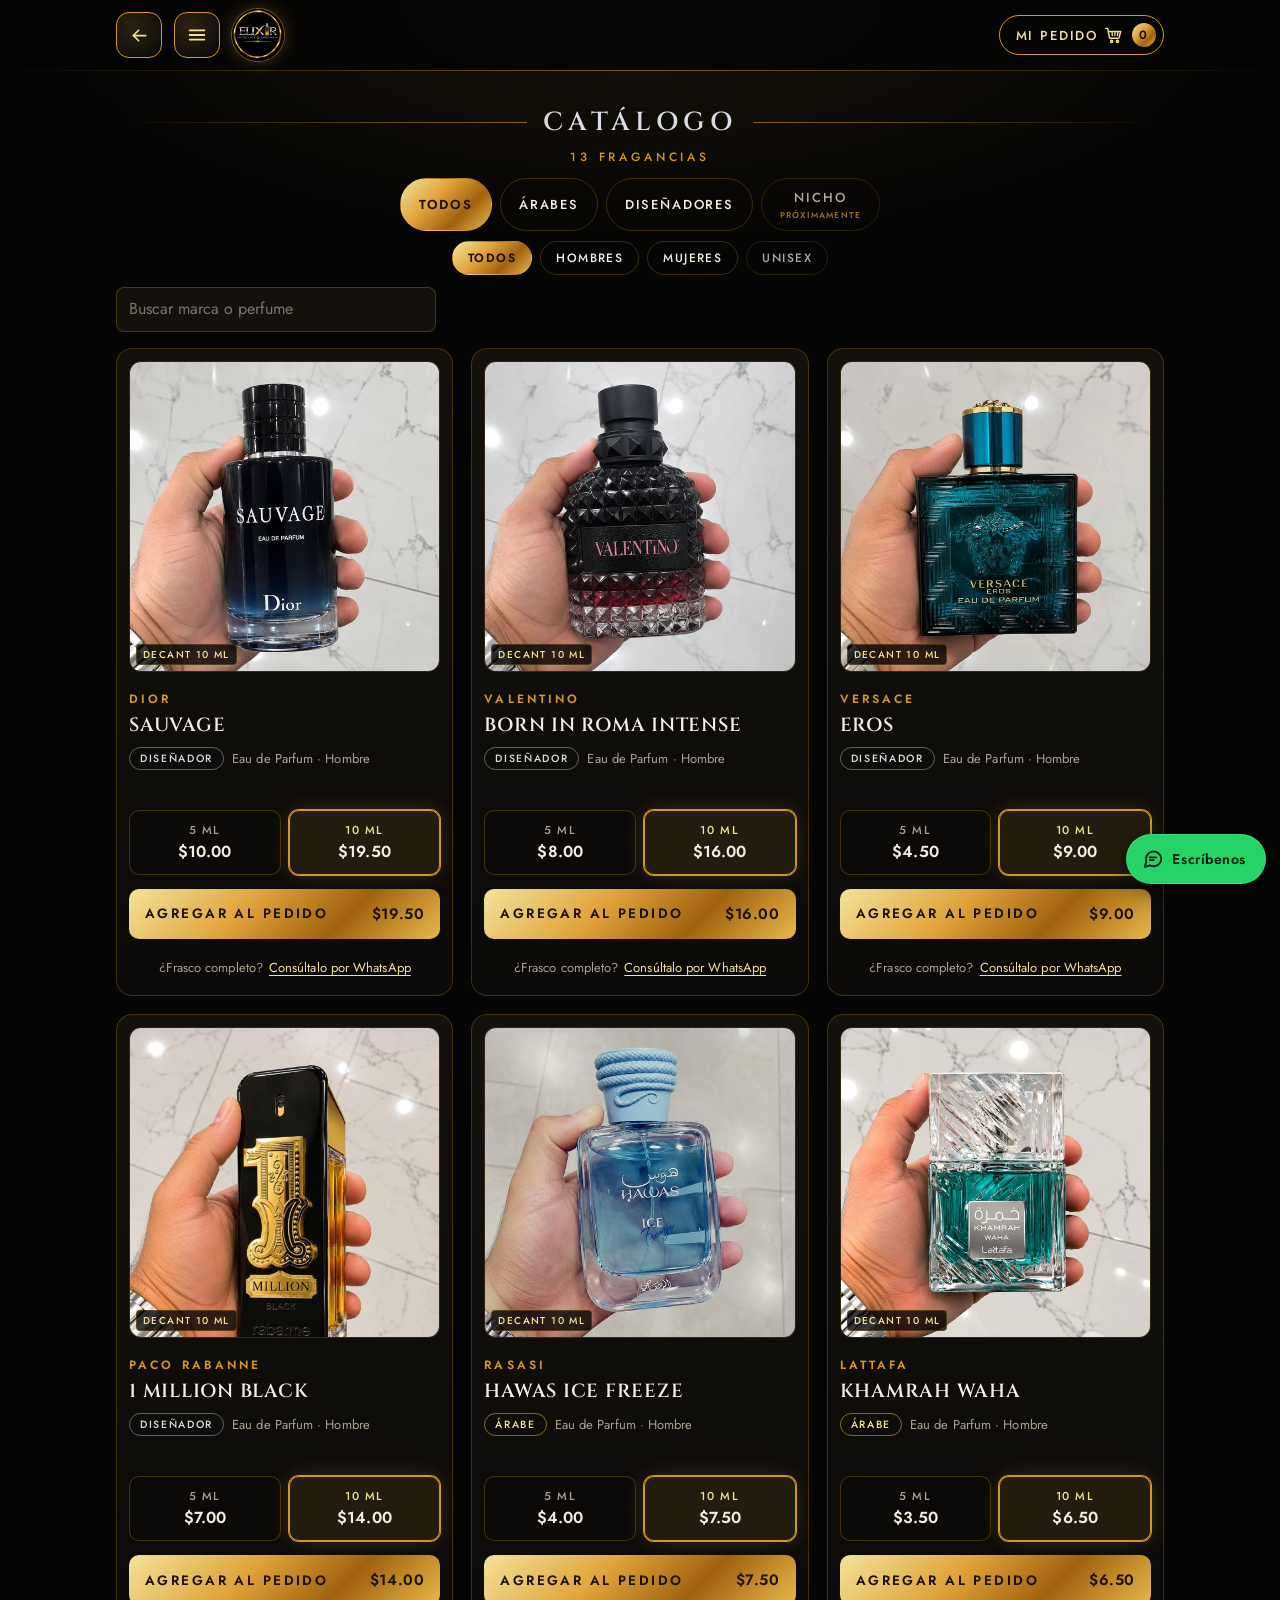
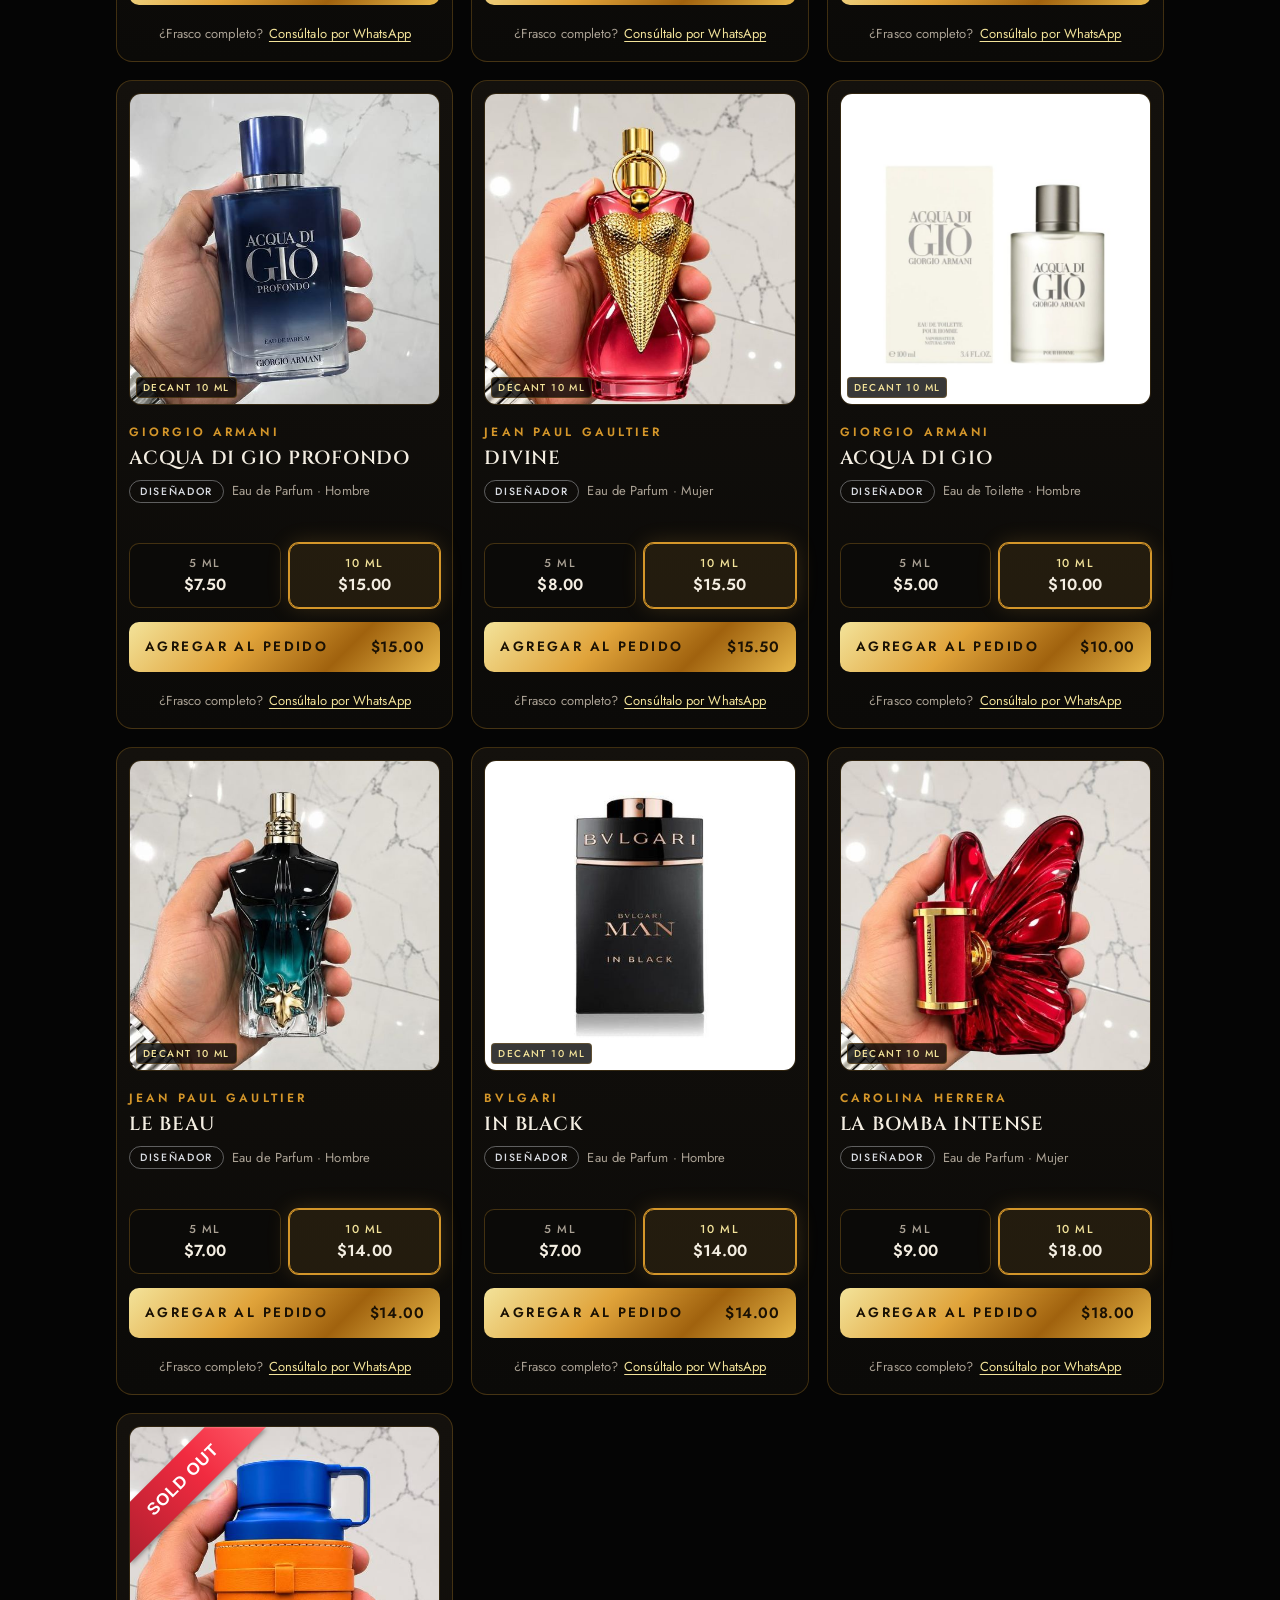
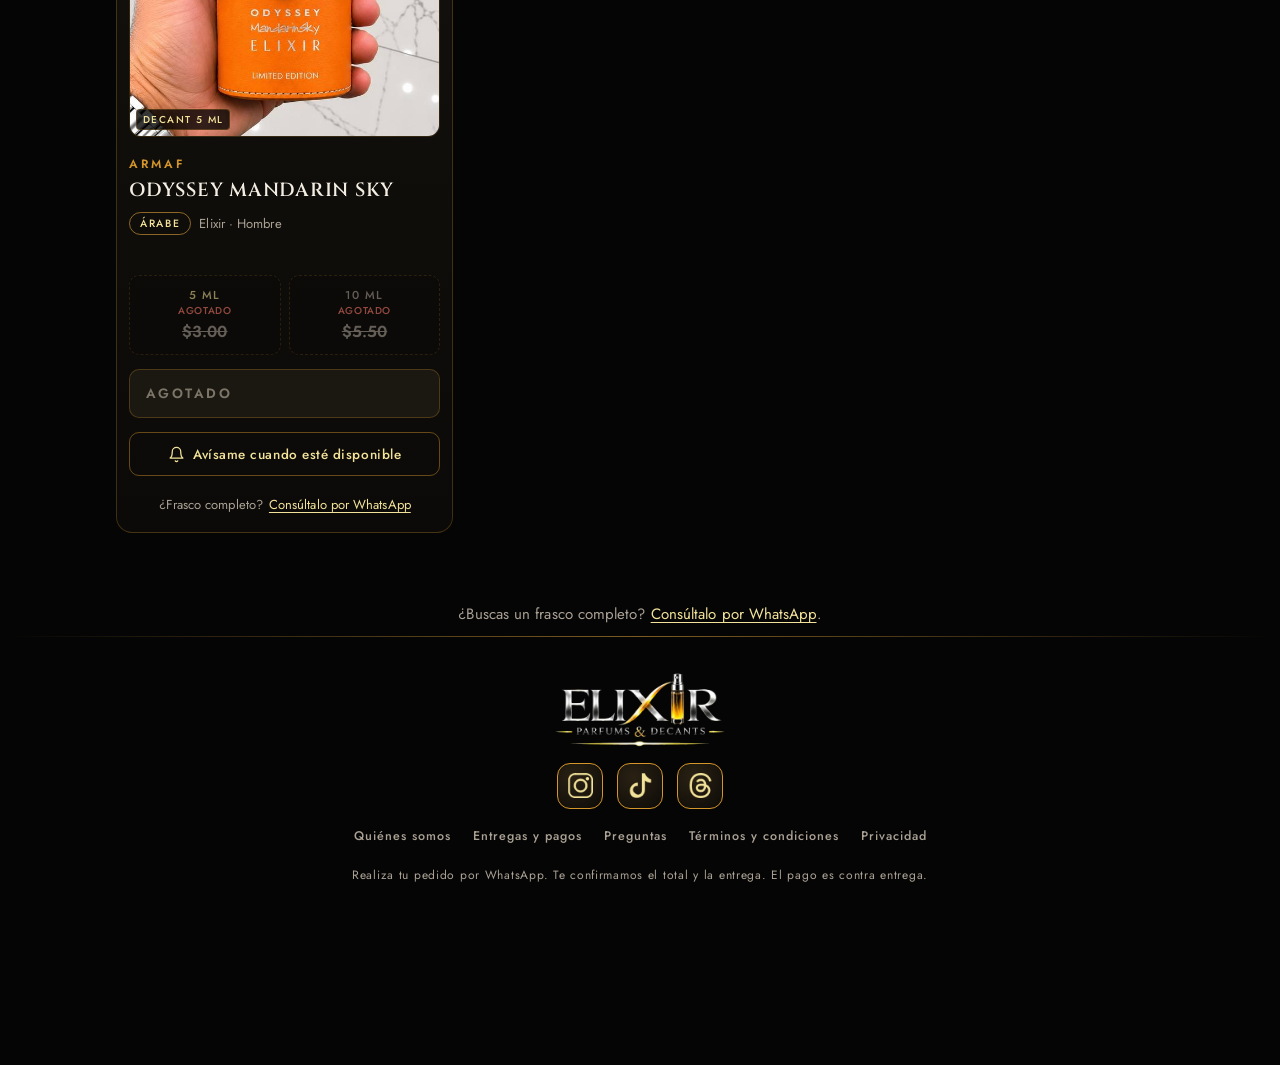
==== catalogo.html @ 6719abd4 "Correo obligatorio en el formulario de pedido Co-Authored-By: Claude Sonnet 5.5 <noreply@anthropic.c" ====
<!DOCTYPE html>
<html lang="es">
<head>
<meta charset="utf-8">
<meta name="viewport" content="width=device-width, initial-scale=1">
<title>Catálogo de perfumes y decants · ELIXIR Decants &amp; Parfums</title>
<meta name="description" content="Catálogo de decants de 5 y 10 ml de perfumes originales árabes, de diseñador y de nicho, para hombres, mujeres y unisex. Pide por WhatsApp.">
<link rel="canonical" href="https://elixirpty.github.io/catalogo.html">
<meta name="robots" content="index,follow,max-image-preview:large">
<meta name="theme-color" content="#050505">
<meta property="og:type" content="website">
<meta property="og:locale" content="es_PA">
<meta property="og:site_name" content="ELIXIR Decants &amp; Parfums">
<meta property="og:title" content="Catálogo de perfumes y decants · ELIXIR Decants &amp; Parfums">
<meta property="og:description" content="Catálogo de decants de 5 y 10 ml de perfumes originales árabes, de diseñador y de nicho, para hombres, mujeres y unisex. Pide por WhatsApp.">
<meta property="og:url" content="https://elixirpty.github.io/catalogo.html">
<meta property="og:image" content="https://elixirpty.github.io/img/og.jpg">
<meta name="twitter:card" content="summary">
<link rel="icon" type="image/png" href="img/favicon.png">
<link rel="apple-touch-icon" href="img/apple-touch-icon.png">
<link rel="preconnect" href="https://fonts.googleapis.com">
<link rel="preconnect" href="https://fonts.gstatic.com" crossorigin>
<link href="https://fonts.googleapis.com/css2?family=Cinzel:wght@500;600;700&family=Jost:wght@400;500;600&display=swap" rel="stylesheet">
<link rel="stylesheet" href="assets/app.css?v=13">
</head>
<body data-page="catalogo">
<noscript><p style="padding:24px">Activa JavaScript para ver el catálogo y armar tu pedido. Páginas: <a href="index.html">Inicio</a> · <a href="catalogo.html">Catálogo</a> · <a href="promo.html">Promo</a> · <a href="quienes-somos.html">Quiénes somos</a> · <a href="entregas.html">Entregas y pagos</a> · <a href="preguntas-frecuentes.html">Preguntas</a></p></noscript>
<div id="page">
  <main id="main">
<section class="wrap" id="catalogo" aria-labelledby="cat-title">
      <div class="tools">
        <h1 id="cat-title"><span class="ttl">Catálogo</span><span class="cnt"><span id="cat-count"></span></span></h1>
        <div class="chips" id="chips" role="group" aria-label="Filtrar por categoría"></div>
        <div class="chips chips-gen" id="chips-gen" role="group" aria-label="Filtrar por género"></div>
        <div class="search">
          <label class="sr" for="q">Buscar fragancia</label>
          <input id="q" type="search" placeholder="Buscar marca o perfume" autocomplete="off">
        </div>
      </div>
      <div class="promo-ctx" id="promo-ctx" hidden></div>
      <div class="grid" id="grid"></div>
    </section>
    <p class="consult-note">¿Buscas un frasco completo? <a href="#" data-wa="Hola, quisiera consultar el precio y la disponibilidad de un frasco completo." target="_blank" rel="noopener noreferrer">Consúltalo por WhatsApp</a>.</p>
  </main>
</div>
<script src="data/catalogo.js?v=20261119013904"></script>
<script src="assets/app.js?v=26"></script>
</body>
</html>
---- assets/app.css ----
:root{
  /* Identidad ELIXIR: negro profundo, dorado ámbar del logo y plata cromada. Cinzel para títulos (como las letras del logo), Jost para el resto. */
  --bg:#050505; --surface:#100e0b; --ink:#F4EEE2; --muted:#ABA295; --line:rgba(212,150,42,.26);
  --accent:#E0A33A; --accent-ink:#1A1104;
  --gold-hi:#F3E39A; --gold:#D4962A; --gold-lo:#9A5F0C; --silver:#D9DCE2;
  --gold-grad:linear-gradient(135deg,#F3E39A 0%,#E0A33A 38%,#A0620E 68%,#E8B84A 100%);
  --wa:#25D366; --wa-ink:#04180B; --warn:#FF8F7E;
  --glass:#1B1812; --glass-line:rgba(212,150,42,.45); --cap:#E0A33A; --liq-d:#8A6A2C; --liq-a:#E0A33A;
  --paper:#F4EEE2; --paper-ink:#111; --scrim:rgba(0,0,0,.72);
  --display:"Cinzel","Trajan Pro","Times New Roman",serif;
  --body:"Jost","Futura","Avenir Next",system-ui,-apple-system,"Segoe UI",sans-serif;
  --mono:"Jost","Futura",system-ui,-apple-system,"Segoe UI",sans-serif;
  color-scheme:dark;
}

*{box-sizing:border-box}
[hidden]{display:none!important}
html{-webkit-text-size-adjust:100%}
body{margin:0;background:var(--bg);color:var(--ink);font-family:var(--body);font-size:16px;line-height:1.5;padding-bottom:84px}
button,input,select,textarea{font-family:inherit}
:focus-visible{outline:2px solid var(--accent);outline-offset:2px}
.sr{position:absolute;width:1px;height:1px;overflow:hidden;clip:rect(0 0 0 0);white-space:nowrap}
.wrap{max-width:1080px;margin:0 auto;padding:0 16px}

.preview{background:var(--ink);color:var(--bg);font:12px/1.4 var(--mono);padding:8px 16px;text-align:center}

/* Encabezado */
.top{position:sticky;top:0;z-index:20;background:color-mix(in srgb,var(--bg) 92%,transparent);backdrop-filter:blur(8px);-webkit-backdrop-filter:blur(8px);border-bottom:1px solid var(--line)}
.top .wrap{display:flex;align-items:center;justify-content:space-between;gap:12px;height:62px}
.brand{display:flex;flex-direction:column;line-height:1}
.brand b{font-family:var(--display);font-weight:600;font-size:22px;letter-spacing:.24em}
.brand span{font:500 10px var(--mono);letter-spacing:.16em;text-transform:uppercase;color:var(--muted);margin-top:5px}
.cartbtn{display:inline-flex;align-items:center;gap:9px;border:1px solid var(--ink);background:transparent;color:var(--ink);padding:8px 8px 8px 15px;border-radius:999px;font:600 14px var(--body);cursor:pointer}
.cartbtn .n{background:var(--accent);color:var(--accent-ink);min-width:24px;height:24px;padding:0 6px;border-radius:12px;display:inline-grid;place-items:center;font:500 12px var(--mono)}

/* Portada */
.hero{padding-top:38px;padding-bottom:18px}
.hero h1{font-family:var(--display);font-weight:500;font-size:clamp(34px,7.4vw,60px);line-height:1.04;letter-spacing:-.01em;margin:0 0 14px;max-width:15ch;text-wrap:balance}
.hero h1 em{font-style:italic;color:var(--accent)}
.hero p.lead{max-width:50ch;color:var(--muted);margin:0 0 24px}
.steps{display:grid;grid-template-columns:repeat(3,1fr);list-style:none;margin:0;padding:0;border:1px solid var(--line);border-radius:10px;background:var(--surface)}
.steps li{padding:13px 15px;border-right:1px solid var(--line);font-size:14px;line-height:1.4}
.steps li:last-child{border-right:0}
.steps b{display:block;font:500 11px var(--mono);letter-spacing:.12em;text-transform:uppercase;color:var(--accent);margin-bottom:5px}
@media (max-width:600px){
  .steps{grid-template-columns:1fr}
  .steps li{border-right:0;border-bottom:1px solid var(--line)}
  .steps li:last-child{border-bottom:0}
}

/* Filtros */
.tools{display:flex;flex-wrap:wrap;gap:12px 16px;align-items:center;justify-content:space-between;padding:26px 0 14px}
.tools :is(h1,h2){font:500 12px var(--mono);letter-spacing:.14em;text-transform:uppercase;margin:0;color:var(--muted);width:100%}
.chips{display:flex;gap:8px;flex-wrap:wrap}
.chip{border:1px solid var(--line);background:transparent;color:var(--ink);padding:8px 15px;border-radius:999px;font:500 14px var(--body);cursor:pointer}
.chip[aria-pressed="true"]{background:var(--ink);color:var(--bg);border-color:var(--ink)}
.search{flex:1 1 180px;max-width:320px}

/* Formularios */
input[type=text],input[type=email],input[type=search],input[type=date],input[type=time],select,textarea{width:100%;font-size:16px;color:var(--ink);background:var(--surface);border:1px solid var(--line);border-radius:8px;padding:11px 12px;line-height:1.3}
textarea{resize:vertical}
.bad{border-color:var(--warn)!important;box-shadow:0 0 0 1px var(--warn)}

/* Catálogo */
.grid{display:grid;grid-template-columns:1fr;gap:16px;padding-bottom:44px}
@media (min-width:640px){.grid{grid-template-columns:1fr 1fr}}
@media (min-width:1000px){.grid{grid-template-columns:repeat(3,1fr)}}
.card{display:grid;grid-template-columns:1fr;gap:14px;align-content:start;background:var(--surface);border:1px solid var(--line);border-radius:12px;padding:14px 14px 16px}
.vial{background:radial-gradient(circle at 50% 30%,var(--surface),var(--glass));border:1px solid var(--line);border-radius:10px;aspect-ratio:1/1;display:grid;place-items:center;overflow:hidden}
.vial svg{height:82%;width:auto;display:block}
.glass{fill:var(--glass);stroke:var(--glass-line);stroke-width:1.5}
.cap{fill:var(--cap)}
.liq-a{fill:var(--liq-a)}
.liq-d{fill:var(--liq-d)}
.paper{fill:var(--paper)}
.vt{font:500 8px var(--mono);fill:var(--paper-ink)}
.vt.big{font-size:10px}
.shine{fill:#fff;opacity:.45}
.shadow{fill:var(--ink);opacity:.14}
.marca{font:500 12px var(--mono);letter-spacing:.16em;text-transform:uppercase;color:var(--accent);margin:2px 0 4px}
.modelo{font-family:var(--display);font-weight:500;font-size:24px;line-height:1.1;margin:0 0 9px;text-wrap:balance}
.meta{font-size:13px;color:var(--muted);margin:0 0 8px;display:flex;flex-wrap:wrap;gap:6px 8px;align-items:center}
.tag{font:500 11px var(--mono);letter-spacing:.08em;text-transform:uppercase;padding:2px 7px;border:1px solid currentColor;border-radius:4px}
.tag.arabe{color:var(--accent)}
.tag.dis{color:var(--muted)}
.sku{font:11px var(--mono);letter-spacing:.08em;color:var(--muted);margin:0;text-transform:uppercase}
.incart{font:500 12px var(--mono);color:var(--accent);margin:6px 0 0;min-height:18px}
.sizes{grid-column:1/-1;display:grid;grid-template-columns:repeat(var(--n,3),minmax(0,1fr));gap:8px;border:0;padding:0;margin:0;min-width:0}
.sizes label{position:relative;display:block}
.sizes input{position:absolute;inset:0;width:100%;height:100%;margin:0;opacity:0;cursor:pointer}
.opt{display:flex;flex-direction:column;align-items:center;gap:2px;padding:10px 4px;border:1px solid var(--line);border-radius:8px;background:var(--bg)}
.opt .ml{font:500 12px var(--mono);letter-spacing:.06em;text-transform:uppercase;color:var(--muted)}
.opt .pr{font:500 15px var(--mono);font-variant-numeric:tabular-nums}
.sizes input:checked + .opt{border-color:var(--accent);box-shadow:inset 0 0 0 1px var(--accent);background:var(--surface)}
.sizes input:checked + .opt .ml{color:var(--accent)}
.sizes input:focus-visible + .opt{outline:2px solid var(--accent);outline-offset:2px}
.add{grid-column:1/-1;display:flex;justify-content:space-between;align-items:center;gap:12px;border:0;border-radius:8px;background:var(--ink);color:var(--bg);font:600 15px var(--body);padding:13px 16px;cursor:pointer}
.add .pr{font:500 15px var(--mono);font-variant-numeric:tabular-nums}
.add.ok{background:var(--accent);color:var(--accent-ink)}
.empty-cat{grid-column:1/-1;color:var(--muted);padding:24px 0}

/* Pie */
.foot{border-top:1px solid var(--line);padding:28px 0 36px;color:var(--muted);font-size:14px}
.foot .wrap{display:grid;gap:6px}
.foot b{font-family:var(--display);font-weight:600;letter-spacing:.2em;color:var(--ink)}
.foot p{margin:0}
.foot .fine{font:12px/1.5 var(--mono)}

/* Barra inferior */
.bar{position:fixed;left:0;right:0;bottom:0;z-index:30;background:var(--ink);color:var(--bg);padding:8px 16px calc(8px + env(safe-area-inset-bottom));display:none}
.bar.on{display:block}
.bar button{display:flex;width:100%;max-width:1080px;margin:0 auto;justify-content:space-between;align-items:center;gap:12px;background:none;border:0;color:inherit;font:600 15px var(--body);padding:8px 0;cursor:pointer}
.bar .t{font:500 16px var(--mono);font-variant-numeric:tabular-nums}

/* Panel del pedido */
.scrim{position:fixed;inset:0;background:var(--scrim);z-index:40;opacity:0;pointer-events:none;transition:opacity .2s}
.scrim.on{opacity:1;pointer-events:auto}
.drawer{position:fixed;z-index:50;left:0;right:0;bottom:0;height:92%;display:flex;flex-direction:column;background:var(--bg);color:var(--ink);border-radius:16px 16px 0 0;box-shadow:0 -8px 30px rgba(0,0,0,.25);transform:translateY(100%);visibility:hidden;transition:transform .25s ease,visibility 0s linear .25s}
.drawer.on{transform:none;visibility:visible;transition:transform .25s ease,visibility 0s}
@media (min-width:760px){
  .drawer{left:auto;top:0;width:470px;height:100%;border-radius:0;transform:translateX(100%)}
}
@media (prefers-reduced-motion:reduce){.drawer,.scrim{transition:none!important}}
.dhead{display:flex;justify-content:space-between;align-items:flex-start;gap:12px;padding:18px 16px 12px;border-bottom:1px solid var(--line)}
.dhead h2{font-family:var(--display);font-weight:500;font-size:28px;line-height:1.1;margin:0}
.dhead .code{font:500 12px var(--mono);letter-spacing:.1em;color:var(--muted);margin:4px 0 0}
.x{border:1px solid var(--line);background:transparent;color:var(--ink);width:40px;height:40px;border-radius:50%;font-size:20px;line-height:1;cursor:pointer;flex:none}
.dbody{flex:1;overflow-y:auto;padding:4px 16px 24px;overscroll-behavior:contain}
.empty{padding:32px 0;color:var(--muted)}
.sent{margin:14px 0 4px;padding:14px;border:1px solid var(--accent);border-radius:10px;background:var(--surface)}
.sent p{margin:0 0 10px;font-size:14px}
.sent b{font-family:var(--mono);font-weight:500}
.lines{list-style:none;margin:0;padding:0}
.line{display:grid;grid-template-columns:1fr auto;gap:3px 12px;padding:14px 0;border-bottom:1px solid var(--line);align-items:center}
.ln-name{margin:0;font-weight:600;line-height:1.25}
.ln-total{margin:0;font:500 15px var(--mono);font-variant-numeric:tabular-nums;text-align:right}
.ln-size{margin:0;font-size:13px;color:var(--muted)}
.step{display:inline-flex;align-items:center;gap:2px;justify-self:end;margin-top:4px}
.step button{width:40px;height:40px;border:1px solid var(--line);background:var(--surface);color:var(--ink);border-radius:8px;font-size:18px;cursor:pointer}
.step span{min-width:30px;text-align:center;font:500 15px var(--mono)}
.sum{padding:14px 0;border-bottom:1px solid var(--line);display:grid;gap:6px}
.sum div{display:flex;justify-content:space-between;font-size:14px}
.sum dt{color:var(--muted)}
.sum dd{margin:0;font:500 14px var(--mono);font-variant-numeric:tabular-nums}
.sum{margin:0}
.dbody h3{font:500 12px var(--mono);letter-spacing:.14em;text-transform:uppercase;color:var(--muted);margin:22px 0 12px}
.field{display:grid;gap:6px;margin:0 0 14px;border:0;padding:0;min-width:0}
.field > label,.field > legend{font:500 12px var(--mono);letter-spacing:.08em;text-transform:uppercase;color:var(--muted);padding:0}
.hint{font-size:13px;color:var(--muted);margin:0}
.row2{display:grid;grid-template-columns:1fr 1fr;gap:10px}
.seg2{display:grid;grid-template-columns:1fr 1fr;gap:8px}
.seg2 label{position:relative;display:block}
.seg2 input{position:absolute;inset:0;width:100%;height:100%;margin:0;opacity:0;cursor:pointer}
.seg2 .opt{padding:12px 6px;font-weight:500;font-size:15px}
.seg2 input:checked + .opt{border-color:var(--accent);box-shadow:inset 0 0 0 1px var(--accent);background:var(--surface);color:var(--accent)}
.seg2 input:focus-visible + .opt{outline:2px solid var(--accent);outline-offset:2px}
details{margin-top:6px}
summary{cursor:pointer;font-size:14px;color:var(--muted);padding:6px 0}
details textarea{font:13px/1.5 var(--mono);margin-top:8px}
.dfoot{padding:12px 16px calc(12px + env(safe-area-inset-bottom));border-top:1px solid var(--line);background:var(--bg);display:grid;gap:8px}
.tot{display:flex;justify-content:space-between;align-items:baseline}
.tot span{font:500 12px var(--mono);letter-spacing:.1em;text-transform:uppercase;color:var(--muted)}
.tot b{font:500 24px var(--mono);font-variant-numeric:tabular-nums}
.errs{border:1px solid var(--warn);border-radius:8px;padding:8px 12px;font-size:14px;line-height:1.35;color:var(--warn)}
.errs p{margin:0}
.btn{display:flex;justify-content:center;align-items:center;gap:8px;width:100%;border:0;border-radius:10px;padding:15px 16px;font:600 16px var(--body);cursor:pointer;text-decoration:none}
.btn.wa{background:var(--wa);color:var(--wa-ink)}
.btn.ghost{background:transparent;color:var(--ink);border:1px solid var(--line);padding:10px 16px;font-size:15px}
.btn.solid{background:var(--ink);color:var(--bg)}
.fine2{font-size:13px;color:var(--muted);margin:14px 0 0;line-height:1.45}
.toast{position:fixed;left:50%;bottom:110px;transform:translateX(-50%);z-index:60;background:var(--ink);color:var(--bg);padding:10px 16px;border-radius:8px;font-size:14px;max-width:min(92vw,420px);text-align:center}

.liq-m{fill:var(--accent);opacity:.85}
.line.gift .ln-total{color:var(--accent)}
.nudge{margin:12px 0 0;padding:10px 12px;border:1px dashed var(--glass-line);border-radius:8px;font-size:14px;line-height:1.4;color:var(--muted)}
.vial{position:relative}
.vial img{width:100%;height:100%;object-fit:cover;display:block}
.vial svg.rib{position:absolute;top:0;left:0;width:44%;height:auto;aspect-ratio:1/1;z-index:3;pointer-events:none;filter:drop-shadow(1.5px 2.5px 2px rgba(0,0,0,.35))}
.rib text{font:800 12.5px/1 "Helvetica Neue",Arial,sans-serif;letter-spacing:.04em;fill:#fff}
.sizes input:disabled{cursor:not-allowed}
.sizes input:disabled + .opt{opacity:.55;background:var(--bg);border-style:dashed}
.sizes input:disabled + .opt .pr{text-decoration:line-through;color:var(--muted)}
.sizes input:disabled + .opt .ml{text-align:center}
.sizes input:disabled + .opt .ml::after{content:"agotado";display:block;font-size:10px;letter-spacing:.06em;color:#b3261e}
.sizes input:disabled:checked + .opt{border-color:var(--line);box-shadow:none}
.add:disabled{background:var(--line);color:var(--muted);cursor:not-allowed}
.szb{position:absolute;left:6px;bottom:6px;background:var(--ink);color:var(--bg);font:500 10px var(--mono);letter-spacing:.06em;text-transform:uppercase;padding:2px 6px;border-radius:4px}

/* ====== Capa de marca ELIXIR (negro, dorado y plata) ====== */
body{background:var(--bg);font-weight:400;letter-spacing:.005em}
body::before{content:"";position:fixed;inset:0;z-index:-1;pointer-events:none;background:radial-gradient(70% 40% at 50% 0,rgba(212,150,42,.10),transparent 70%)}
::selection{background:var(--gold);color:#1A1104}
.gold-text{background:var(--gold-grad);-webkit-background-clip:text;background-clip:text;color:transparent;-webkit-text-fill-color:transparent}

/* Encabezado */
.top{background:rgba(5,5,5,.86);border-bottom:1px solid transparent;border-image:linear-gradient(90deg,transparent,rgba(224,163,58,.55),transparent) 1}
.top .wrap{height:70px}
.brand{display:block;line-height:0;border-radius:50%}
.brand img{height:52px;width:52px;border-radius:50%;display:block;box-shadow:0 0 0 1px rgba(224,163,58,.45),0 0 18px rgba(224,163,58,.3)}
.cartbtn{border:1px solid var(--gold);color:var(--gold-hi);padding:7px 7px 7px 16px;font:500 13px var(--body);letter-spacing:.14em;text-transform:uppercase;transition:background .2s,box-shadow .2s}
.cartbtn:hover{background:rgba(224,163,58,.1);box-shadow:0 0 18px rgba(224,163,58,.25)}
.cartbtn .n{background:var(--gold-grad);color:var(--accent-ink);font:600 12px var(--body)}
.cartbtn .cart-ic{width:19px;height:19px;flex:none;margin-left:-3px}

/* Portada / banner */
.hero{position:relative;padding:0;max-width:none;overflow:hidden;isolation:isolate}
.hero-bg{position:absolute;inset:0;z-index:-1;-webkit-mask-image:linear-gradient(180deg,#000 72%,transparent);mask-image:linear-gradient(180deg,#000 72%,transparent);background:
  radial-gradient(52% 60% at 74% 38%,rgba(224,163,58,.22),transparent 70%),
  radial-gradient(40% 50% at 8% 95%,rgba(224,163,58,.12),transparent 70%),
  linear-gradient(180deg,#0a0907 0%,#050505 100%)}
.hero-bg::before,.hero-bg::after{content:"";position:absolute;height:1px;left:-10%;right:-10%;background:linear-gradient(90deg,transparent,rgba(243,227,154,.55),transparent);transform:rotate(-6deg)}
.hero-bg::before{top:22%;opacity:.45}
.hero-bg::after{bottom:14%;opacity:.3;transform:rotate(-6deg) scaleX(.8)}
.hero-in{display:grid;gap:20px;justify-items:center;text-align:center;padding-top:24px;padding-bottom:30px}
.hero-logo{width:min(92vw,560px);height:auto;aspect-ratio:1020/486;display:block;mix-blend-mode:screen}
.hero-copy{display:grid;gap:14px;justify-items:center}
.hero .kick{font:500 12px var(--body);letter-spacing:.34em;text-transform:uppercase;color:var(--gold);margin:0}
.hero h1{font-family:var(--display);font-weight:600;font-size:clamp(28px,7vw,52px);line-height:1.12;letter-spacing:.03em;text-transform:uppercase;margin:0;max-width:16ch;color:var(--silver);text-wrap:balance}
.hero h1 em{font-style:normal;background:var(--gold-grad);-webkit-background-clip:text;background-clip:text;color:transparent;-webkit-text-fill-color:transparent}
.hero p.lead{max-width:46ch;color:var(--muted);margin:0;font-size:16.5px}
.cta{display:inline-flex;align-items:center;justify-content:center;gap:10px;min-height:50px;padding:0 30px;border-radius:999px;background:var(--gold-grad);color:var(--accent-ink);font:600 14px var(--body);letter-spacing:.2em;text-transform:uppercase;text-decoration:none;box-shadow:0 8px 28px rgba(224,163,58,.28);transition:transform .2s,box-shadow .2s}
.cta:hover{transform:translateY(-1px);box-shadow:0 12px 34px rgba(224,163,58,.42)}
.steps{width:100%;max-width:820px;margin:6px 0 0;background:rgba(16,14,11,.7);border:1px solid var(--line);border-radius:14px;text-align:left}
.steps li{border-right:1px solid var(--line);color:var(--muted);font-size:14.5px}
.steps b{font:600 13px var(--display);letter-spacing:.12em;color:var(--gold);margin-bottom:6px}
@media (max-width:600px){.steps li{border-right:0;border-bottom:1px solid var(--line)}.steps li:last-child{border-bottom:0}}
@media (min-width:880px){
  .hero-in{gap:26px;padding-top:34px;padding-bottom:46px}
  .hero h1{max-width:20ch}
  .hero-logo{width:min(100%,600px)}
}

/* Títulos de sección */
.tools{padding:34px 0 16px}
.tools :is(h1,h2){display:block;font:600 clamp(20px,5vw,26px) var(--display);letter-spacing:.2em;text-transform:uppercase;color:var(--silver);text-align:center}
.tools :is(h1,h2) .ttl{display:flex;align-items:center;gap:16px;justify-content:center}
.tools :is(h1,h2) .ttl::before,.tools :is(h1,h2) .ttl::after{content:"";flex:1;height:1px;background:linear-gradient(90deg,transparent,rgba(224,163,58,.6))}
.tools :is(h1,h2) .ttl::after{transform:scaleX(-1)}
.tools :is(h1,h2) .cnt{display:block;margin-top:8px;font:500 12px var(--body);letter-spacing:.32em;color:var(--gold)}
@media (max-width:640px){.search{flex:1 1 100%;max-width:none}}
.chips{flex:1 1 auto}
.chip{border:1px solid var(--line);color:var(--ink);font:500 13px var(--body);letter-spacing:.14em;text-transform:uppercase;padding:9px 18px;transition:border-color .2s,background .2s}
.chip:hover{border-color:var(--gold)}
.chip[aria-pressed="true"]{background:var(--gold-grad);color:var(--accent-ink);border-color:transparent;font-weight:600}
.chips{justify-content:center}
.tools .chips-gen{flex:1 1 100%;margin-top:-2px}
.chips-gen .chip{font-size:12px;padding:7px 15px;letter-spacing:.12em}
.chip small{display:block;margin-top:2px;font:600 8.5px var(--body);letter-spacing:.14em;color:var(--gold)}
.chip[aria-pressed="true"] small{color:var(--accent-ink)}
.chip.soon{opacity:.7}
.cnt .sel,.cnt .n{display:block}
.cnt .sel{color:var(--gold-hi);letter-spacing:.2em}
.cnt .sel + .n{margin-top:5px;color:var(--muted);font-size:11px;letter-spacing:.22em}
@media (max-width:640px){
  .chip{padding:8px 14px;letter-spacing:.1em}
  .chips-gen .chip{padding:7px 12px;font-size:12px;letter-spacing:.08em}
}
.soon-box{grid-column:1/-1;display:grid;gap:10px;justify-items:center;text-align:center;padding:34px 18px;border:1px dashed var(--line);border-radius:16px;background:rgba(224,163,58,.04)}
.soon-box b{font:600 14px var(--display);letter-spacing:.24em;text-transform:uppercase;color:var(--gold)}
.soon-box p{margin:0;max-width:34ch;color:var(--muted);line-height:1.5}
.soon-box .avisa{grid-column:auto;width:100%;max-width:320px}
input[type=text],input[type=email],input[type=search],input[type=date],input[type=time],select,textarea{background:#14110d;border:1px solid rgba(212,150,42,.3);color:var(--ink)}
input::placeholder,textarea::placeholder{color:#7d7568}
input:focus,select:focus,textarea:focus{outline:0;border-color:var(--gold);box-shadow:0 0 0 3px rgba(224,163,58,.18)}
input[type=date],input[type=time]{color-scheme:dark}

/* Promo estilo póster: números grandes, frascos y lazo rojo */
.promo{padding-top:10px;padding-bottom:8px}
.poster{position:relative;max-width:640px;margin:0 auto;padding:68px 10px 20px;border:1px solid var(--line);border-radius:18px;overflow:hidden;background:radial-gradient(90% 40% at 50% 0,rgba(224,163,58,.22),transparent 70%),linear-gradient(180deg,#140f08,#070605)}
.bow{position:absolute;top:0;left:0;width:clamp(146px,41vw,200px);height:auto;aspect-ratio:1/1;pointer-events:none;overflow:visible}
.poster :is(h1,h2){margin:0;text-align:center;line-height:1.1;text-transform:uppercase;display:grid;gap:6px;background:none;-webkit-text-fill-color:initial;color:inherit}
.poster :is(h1,h2) span{background:var(--gold-grad);-webkit-background-clip:text;background-clip:text;color:transparent;-webkit-text-fill-color:transparent}
.poster :is(h1,h2) .t1{font:700 clamp(40px,11.5vw,54px)/1 var(--display);letter-spacing:.14em;padding-left:.14em}
.poster :is(h1,h2) .t2{font:600 clamp(18px,5.4vw,24px)/1 var(--display);letter-spacing:.2em;padding-left:.2em}
.orn{display:flex;align-items:center;gap:10px;margin:14px 20px 0}
.orn::before,.orn::after{content:"";flex:1;height:1px;background:linear-gradient(90deg,transparent,var(--gold))}
.orn::after{transform:scaleX(-1)}
.orn i{width:7px;height:7px;transform:rotate(45deg);background:var(--gold-grad)}
.seg{display:flex;gap:8px;justify-content:center;flex-wrap:wrap;margin:16px 0 6px}
.seg:empty{display:none}
.seg-b{appearance:none;cursor:pointer;min-height:42px;padding:0 20px;border:1px solid var(--line);border-radius:999px;background:transparent;color:var(--muted);font:500 12.5px var(--body);letter-spacing:.16em;text-transform:uppercase;transition:background .2s,color .2s,border-color .2s}
.seg-b:hover{border-color:var(--gold);color:var(--ink)}
.seg-b.on{background:var(--gold-grad);color:var(--accent-ink);border-color:transparent;font-weight:600}
.seg-b:focus-visible{outline:2px solid var(--gold-hi);outline-offset:2px}
.promo-ctx{display:flex;align-items:center;gap:12px;margin:2px 0 16px;padding:12px 14px;border:1px solid var(--gold);border-radius:14px;background:linear-gradient(90deg,rgba(224,163,58,.16),rgba(224,163,58,.04));animation:rise .3s ease both}
.promo-ctx[hidden]{display:none}
.promo-ctx .t{flex:1;font:400 13.5px/1.45 var(--body);color:var(--ink)}
.promo-ctx .t b{display:block;font:600 12px var(--body);letter-spacing:.16em;text-transform:uppercase;color:var(--gold-hi);margin-bottom:2px}
.promo-ctx button{flex:none;appearance:none;cursor:pointer;min-height:36px;padding:0 14px;border:1px solid var(--line);border-radius:999px;background:transparent;color:var(--gold-hi);font:500 11px var(--body);letter-spacing:.12em;text-transform:uppercase}
.promo-ctx button:hover{border-color:var(--gold)}
.hint{margin:16px 0 0;text-align:center;font:500 11px var(--body);letter-spacing:.3em;text-transform:uppercase;color:var(--gold)}
.eqs{margin-top:10px;display:grid;grid-template-columns:repeat(3,minmax(0,1fr));gap:8px}
.eq{appearance:none;-webkit-appearance:none;cursor:pointer;display:grid;grid-template-columns:1fr auto 1fr;align-items:start;justify-items:center;column-gap:2px;grid-template-rows:auto 1fr auto;row-gap:8px;padding:14px 4px 12px;border:1px solid var(--line);border-radius:12px;background:linear-gradient(180deg,#1b150b,#0d0b08);color:var(--ink);font:inherit;box-shadow:0 0 22px rgba(224,163,58,.06) inset;transition:transform .15s,border-color .2s,box-shadow .2s;animation:rise .4s ease both}
.eq:hover{border-color:var(--gold);box-shadow:0 0 24px rgba(224,163,58,.22),0 0 22px rgba(224,163,58,.06) inset}
.eq:active{transform:scale(.97)}
.eq:focus-visible{outline:2px solid var(--gold-hi);outline-offset:2px}
.eq .n{font:700 clamp(34px,10vw,46px)/.9 var(--display)}
.eq .n.a{background:linear-gradient(180deg,#fff,#A9AEB8);-webkit-background-clip:text;background-clip:text;color:transparent;-webkit-text-fill-color:transparent}
.eq .n.g{background:var(--gold-grad);-webkit-background-clip:text;background-clip:text;color:transparent;-webkit-text-fill-color:transparent}
.eq .p{font:200 20px/1 var(--body);color:var(--gold);padding-top:8px}
.eq .mv{display:flex;flex-wrap:wrap;gap:1px;justify-content:center;align-content:flex-start;width:35px;min-height:18px}
.eq .s{display:flex;gap:1px;justify-content:center;align-items:flex-start;width:35px}
.eq .gp{grid-column:1/-1;align-self:end;font:600 9px/1 var(--body);letter-spacing:.14em;text-transform:uppercase;background:var(--gold-grad);color:var(--accent-ink);padding:6px 10px;border-radius:6px;white-space:nowrap}
.eq .ic.dec{width:8px;height:18px;filter:drop-shadow(0 0 3px rgba(224,163,58,.3))}
.eq .ic.smp{width:10px;height:22px}
@media (min-width:400px){.eq .mv{width:39px}.eq .ic.dec{width:9px;height:20px}.eq .s{width:39px}.eq .ic.smp{width:12px;height:26px}.eq .gp{font-size:9.5px}}
@media (min-width:560px){.eqs{gap:14px}.eq{padding:20px 10px 16px;row-gap:12px;column-gap:6px}.eq .n{font-size:56px}.eq .p{font-size:26px;padding-top:10px}.eq .mv{width:60px}.eq .ic.dec{width:12px;height:26px}.eq .s{width:52px}.eq .ic.smp{width:15px;height:33px}.eq .gp{font-size:11px;padding:8px 14px}}
.ic{display:block;flex:none}
.ic.smp{width:15px;height:33px;filter:drop-shadow(0 0 7px rgba(243,227,154,.7));animation:glint 2.6s ease-in-out infinite}
.ic.smp:nth-child(2){animation-delay:.3s}.ic.smp:nth-child(3){animation-delay:.6s}
@keyframes glint{0%,100%{filter:drop-shadow(0 0 3px rgba(243,227,154,.35))}50%{filter:drop-shadow(0 0 9px rgba(243,227,154,.95))}}
@media (prefers-reduced-motion:reduce){.ic.smp,.eq{animation:none}}
.pn .gift{width:1.2em;height:1.2em;vertical-align:-.22em;margin-left:.1em}
.pn{padding:0 6px;margin:14px 0 0;text-align:center;font:400 12.5px/1.5 var(--body);color:var(--muted)}
.pn b{display:block;font-weight:500;color:var(--ink)}

/* Tarjetas */
.grid{gap:18px}
.card{background:linear-gradient(180deg,#14110d 0%,#0b0a08 100%);border:1px solid var(--line);border-radius:16px;padding:12px 12px 16px;transition:transform .25s,border-color .25s,box-shadow .25s;animation:rise .5s ease both}
.card:hover{transform:translateY(-3px);border-color:rgba(224,163,58,.6);box-shadow:0 14px 40px rgba(0,0,0,.6),0 0 30px rgba(224,163,58,.12)}
@keyframes rise{from{opacity:0;transform:translateY(10px)}to{opacity:1;transform:none}}
@media (prefers-reduced-motion:reduce){.card{animation:none}.card:hover{transform:none}}
.vial{background:radial-gradient(circle at 50% 35%,#1d1912,#0a0908);border:1px solid rgba(212,150,42,.18);border-radius:12px}
.shine{fill:#fff;opacity:.3}
.shadow{fill:#000;opacity:.5}
.marca{font:600 12px var(--body);letter-spacing:.26em;color:var(--gold);margin:4px 0 6px}
.modelo{font:600 19px/1.2 var(--display);letter-spacing:.04em;text-transform:uppercase;color:var(--ink);margin:0 0 10px}
.meta{color:var(--muted)}
.tag{font:500 10.5px var(--body);letter-spacing:.16em;border-radius:999px;padding:3px 10px}
.tag.arabe{color:var(--gold-hi);border-color:rgba(224,163,58,.6)}
.tag.dis{color:var(--silver);border-color:rgba(217,220,226,.4)}
.sku{font:400 11px var(--body);letter-spacing:.14em;color:#7d7568}
.incart{font:500 12px var(--body);letter-spacing:.06em;color:var(--gold-hi)}
.opt{background:#0b0a08;border:1px solid rgba(212,150,42,.28);border-radius:10px;padding:11px 4px;transition:border-color .2s,background .2s}
.opt .ml{font:500 11.5px var(--body);letter-spacing:.14em;color:var(--muted)}
.opt .pr{font:600 16px var(--body)}
.sizes input:checked + .opt{border-color:var(--gold);box-shadow:0 0 0 1px var(--gold),0 0 22px rgba(224,163,58,.2);background:rgba(224,163,58,.1)}
.sizes input:checked + .opt .ml{color:var(--gold-hi)}
.add{background:var(--gold-grad);color:var(--accent-ink);border-radius:10px;font:600 13.5px var(--body);letter-spacing:.18em;text-transform:uppercase;padding:14px 16px;transition:filter .2s,transform .15s}
.add:hover{filter:brightness(1.08)}
.add:active{transform:scale(.98)}
.add .pr{font:600 15px var(--body);letter-spacing:.04em}
.add.ok{background:linear-gradient(135deg,#fff6d0,#f3e39a);color:var(--accent-ink)}
.add:disabled{background:#1b1812;color:#7d7568;border:1px solid var(--line);filter:none}
.szb{background:rgba(0,0,0,.78);color:var(--gold-hi);border:1px solid var(--line);letter-spacing:.14em;font-family:var(--body)}
.sizes input:disabled + .opt{background:#0b0a08}

/* Barra inferior */
.bar{background:var(--gold-grad);color:var(--accent-ink);box-shadow:0 -10px 30px rgba(0,0,0,.6)}
.bar button{font:600 14px var(--body);letter-spacing:.14em;text-transform:uppercase}
.bar .t{font:700 17px var(--body);letter-spacing:.02em}

/* Pedido (panel lateral) */
.drawer{background:#0a0908;border-top:1px solid rgba(224,163,58,.5);box-shadow:0 -10px 50px rgba(0,0,0,.8)}
@media (min-width:760px){.drawer{border-top:0;border-left:1px solid rgba(224,163,58,.4)}}
.dhead{border-bottom:1px solid var(--line)}
.dhead h2{font:600 24px var(--display);letter-spacing:.1em;text-transform:uppercase;color:var(--silver)}
.dhead .code{font:500 12px var(--body);letter-spacing:.16em;color:var(--gold)}
.x{border:1px solid var(--line);color:var(--gold-hi)}
.ln-total,.sum dd,.tot b{font-family:var(--body);font-weight:600}
.step button{background:#14110d;border:1px solid var(--line);color:var(--gold-hi)}
.step span{font:600 15px var(--body)}
.dbody h3{font:600 12px var(--body);letter-spacing:.24em;color:var(--gold)}
.field > label,.field > legend{font:500 11.5px var(--body);letter-spacing:.16em;color:var(--muted)}
.seg2 input:checked + .opt{border-color:var(--gold);color:var(--gold-hi);box-shadow:0 0 0 1px var(--gold);background:rgba(224,163,58,.1)}
.tot span{font:500 12px var(--body);letter-spacing:.2em}
.tot b{font-size:26px;color:var(--gold-hi)}
.dfoot{background:#0a0908;border-top:1px solid var(--line)}
.btn{border-radius:12px;font:600 15px var(--body);letter-spacing:.1em;text-transform:uppercase}
.btn.wa{background:var(--wa);color:var(--wa-ink);box-shadow:0 6px 22px rgba(37,211,102,.22)}
.btn.ghost{border:1px solid var(--line);color:var(--gold-hi)}
.btn.solid{background:var(--gold-grad);color:var(--accent-ink)}
.sent{background:rgba(224,163,58,.07);border:1px solid var(--gold)}
.nudge{border:1px dashed var(--glass-line);color:var(--muted)}
.line.gift .ln-total{color:var(--gold-hi)}
.toast{background:#17130c;color:var(--gold-hi);border:1px solid var(--gold);box-shadow:0 10px 30px rgba(0,0,0,.6);font-weight:500}
.preview{background:var(--gold-grad);color:var(--accent-ink);font:600 12px var(--body);letter-spacing:.08em}
details textarea{font:12.5px/1.5 ui-monospace,Menlo,Consolas,monospace}

/* Pie */
.foot{border-top:1px solid transparent;border-image:linear-gradient(90deg,transparent,rgba(224,163,58,.55),transparent) 1;padding:34px 0 42px;text-align:center}
.foot .wrap{justify-items:center;gap:10px}
.foot img{height:78px;width:auto;display:block;margin-bottom:4px}
.foot .fine{font:400 12px/1.6 var(--body);letter-spacing:.06em}
html{scroll-behavior:smooth}
@media (prefers-reduced-motion:reduce){html{scroll-behavior:auto}}
#catalogo{scroll-margin-top:76px}
.sizes input:disabled + .opt .ml::after{color:#FF7A6B}

/* ---- Cómo pedir (íconos), decant, botón flotante, redes, etiquetas y reseñas ---- */
.how{width:100%;max-width:560px;margin:10px 0 0}
.how-t{font:600 12px var(--body);letter-spacing:.34em;text-transform:uppercase;color:var(--gold);margin:0 0 16px;text-align:center}
.steps2{display:grid;grid-template-columns:repeat(3,1fr);list-style:none;margin:0;padding:0}
.steps2 li{position:relative;display:grid;justify-items:center;gap:9px;text-align:center}
.steps2 li:not(:last-child)::after{content:"";position:absolute;top:32px;left:calc(50% + 42px);width:calc(100% - 84px);border-top:1.5px dashed rgba(224,163,58,.55)}
.steps2 .si{width:64px;height:64px;border-radius:50%;display:grid;place-items:center;color:var(--gold-hi);background:radial-gradient(circle at 35% 30%,#2a2113,#0d0b08);border:1.5px solid var(--gold);box-shadow:0 0 0 4px rgba(224,163,58,.08),0 0 26px rgba(224,163,58,.22)}
.steps2 .si svg{width:28px;height:28px}
.steps2 b{font:600 13px var(--display);letter-spacing:.16em;text-transform:uppercase;color:var(--silver)}
.decant{padding-top:6px}
.dec-card{display:flex;align-items:center;gap:18px;max-width:640px;margin:0 auto;padding:16px 18px;border:1px solid var(--line);border-radius:16px;background:linear-gradient(180deg,#14110d,#0b0a08)}
.dec-ic{flex:none;display:grid;place-items:center;width:50px;height:74px;border-radius:12px;background:radial-gradient(circle at 50% 35%,#2a2113,#0a0908);border:1px solid rgba(212,150,42,.28)}
.dec-ic svg{display:block;filter:drop-shadow(0 0 6px rgba(224,163,58,.35))}
.dec-tx h2{font:600 15px var(--display);letter-spacing:.14em;text-transform:uppercase;color:var(--silver);margin:0 0 6px}
.dec-tx p{margin:0;color:var(--muted);font-size:14.5px;line-height:1.5}
.fab{border:0;cursor:pointer;position:fixed;right:14px;bottom:calc(16px + env(safe-area-inset-bottom));z-index:25;display:inline-flex;align-items:center;justify-content:center;gap:8px;height:54px;width:54px;padding:0;border-radius:999px;background:var(--wa);color:#05200f;font:600 14px var(--body);letter-spacing:.04em;text-decoration:none;box-shadow:0 8px 24px rgba(0,0,0,.5),0 0 0 1px rgba(255,255,255,.12) inset;transition:transform .15s,bottom .2s}
.fab:hover{transform:translateY(-2px)}
.fab svg{width:26px;height:26px;flex:none}
.fab span{display:none}
.fab .ic-x{display:none}.fab.open .ic-wa{display:none}.fab.open .ic-x{display:block}
@media (min-width:640px){.fab{width:auto;padding:0 20px 0 16px;height:50px}.fab svg{width:22px;height:22px}.fab span{display:inline}}
.foot{padding-bottom:96px}
body.has-bar .fab{bottom:calc(78px + env(safe-area-inset-bottom))}
.social{display:flex;flex-wrap:wrap;gap:10px;justify-content:center}
.social{gap:14px}
.social a{display:inline-grid;place-items:center;width:46px;height:46px;border:1.5px solid var(--gold);border-radius:13px;overflow:hidden;color:var(--gold-hi);background:radial-gradient(circle at 35% 30%,#2a2113,#0d0b08);text-decoration:none;transition:background .2s,box-shadow .2s,transform .15s}
.social a svg{width:21px;height:21px}
.social a i.lg{display:block;width:25px;height:25px;background:currentColor;-webkit-mask:var(--m) center/contain no-repeat;mask:var(--m) center/contain no-repeat}
.social a:active{transform:scale(.94)}
.social a:hover{background:rgba(224,163,58,.1);box-shadow:0 0 16px rgba(224,163,58,.25)}
.card{position:relative}
.etq{position:absolute;top:22px;right:22px;z-index:4;display:inline-flex;align-items:center;gap:5px;padding:5px 10px 5px 8px;border-radius:999px;font:700 10.5px var(--body);letter-spacing:.1em;text-transform:uppercase;box-shadow:0 4px 12px rgba(0,0,0,.45);pointer-events:none}
.etq svg{width:12px;height:12px;flex:none}
.etq.nuevo{background:var(--silver);color:#14110d}
.etq.top{background:var(--gold-grad);color:var(--accent-ink)}
.faq{padding-top:34px;padding-bottom:10px;max-width:720px}
.faq h2{font:600 clamp(18px,4.6vw,24px) var(--display);letter-spacing:.18em;text-transform:uppercase;color:var(--silver);text-align:center;margin:0 0 18px}
.faq-list{display:grid;gap:10px}
.faq details{margin:0;border:1px solid var(--line);border-radius:14px;background:linear-gradient(180deg,#14110d,#0b0a08);overflow:hidden}
.faq summary{list-style:none;cursor:pointer;display:flex;align-items:center;justify-content:space-between;gap:12px;padding:15px 16px;color:var(--ink);font:500 15.5px/1.35 var(--body)}
.faq summary::-webkit-details-marker{display:none}
.faq summary::after{content:"";flex:none;width:9px;height:9px;border-right:2px solid var(--gold);border-bottom:2px solid var(--gold);transform:rotate(45deg) translate(-2px,-2px);transition:transform .2s}
.faq details[open]{border-color:rgba(212,150,42,.45)}
.faq details[open] summary::after{transform:rotate(-135deg) translate(-2px,-2px)}
.faq summary:focus-visible{outline:2px solid var(--gold-hi);outline-offset:-2px}
.faq .ans{padding:0 16px 16px;color:var(--muted);font-size:14.5px;line-height:1.6}
.faq .ans p{margin:0}
.faq .ans p+p{margin-top:8px}
.reviews{padding-top:34px;padding-bottom:10px}
.reviews h2{font:600 clamp(18px,4.6vw,24px) var(--display);letter-spacing:.18em;text-transform:uppercase;color:var(--silver);text-align:center;margin:0 0 18px}
.rv-list{display:grid;gap:14px;grid-template-columns:1fr}
@media (min-width:760px){.rv-list{grid-template-columns:repeat(3,1fr)}}
.rv{margin:0;padding:16px 16px 14px;border:1px solid var(--line);border-radius:16px;background:linear-gradient(180deg,#14110d,#0b0a08);display:grid;gap:10px;align-content:start}
.rv .st{display:flex;gap:3px;color:var(--gold)}
.rv .st svg{width:16px;height:16px}
.rv blockquote{margin:0;color:var(--ink);font-size:15px;line-height:1.55}
.rv figcaption{color:var(--gold);font:500 12px var(--body);letter-spacing:.14em;text-transform:uppercase}

/* ---- Sobre ELIXIR, entregas y pagos, aviso de reposición, pie ---- */
.about,.ship{padding-top:38px;padding-bottom:10px;max-width:860px}
.about h2,.ship h2{font:600 clamp(18px,4.6vw,24px) var(--display);letter-spacing:.18em;text-transform:uppercase;color:var(--silver);text-align:center;margin:0 0 14px}
.about-lead{max-width:600px;margin:0 auto 20px;text-align:center;color:var(--muted);font-size:15.5px;line-height:1.6}
.tiles{display:grid;gap:10px;grid-template-columns:1fr}
.tile{position:relative;appearance:none;width:100%;min-height:78px;display:flex;align-items:center;gap:14px;text-align:left;padding:14px 16px;border:1px solid var(--line);border-radius:16px;background:linear-gradient(180deg,#14110d,#0b0a08);color:var(--ink);font:inherit;cursor:pointer;text-decoration:none;transition:border-color .2s,transform .15s,box-shadow .2s}
.tile:hover{border-color:rgba(224,163,58,.6);box-shadow:0 10px 30px rgba(0,0,0,.5),0 0 24px rgba(224,163,58,.1)}
.tile:active{transform:scale(.985)}
.tile:focus-visible{outline:2px solid var(--gold-hi);outline-offset:2px}
.tile-ic{flex:none;display:grid;place-items:center;width:48px;height:48px;border-radius:13px;background:radial-gradient(circle at 50% 35%,#2a2113,#0a0908);border:1px solid rgba(212,150,42,.28);color:var(--gold-hi)}
.tile-ic svg{width:24px;height:24px}
.tile-tx{flex:1;min-width:0;display:grid;gap:3px}
.tile-tx b{font:600 14px/1.3 var(--display);letter-spacing:.12em;text-transform:uppercase;color:var(--ink)}
.tile-tx small{font:400 13.5px/1.4 var(--body);color:var(--muted)}
.tile-go{flex:none;width:9px;height:9px;margin-right:4px;border-right:2px solid var(--gold);border-top:2px solid var(--gold);transform:rotate(45deg)}
.tile.wa{border-color:rgba(37,211,102,.45)}
.tile.wa .tile-ic{color:var(--wa);border-color:rgba(37,211,102,.4)}
.tile.wa:hover{border-color:var(--wa);box-shadow:0 10px 30px rgba(0,0,0,.5),0 0 24px rgba(37,211,102,.14)}
@media (min-width:760px){
  .tiles{grid-template-columns:repeat(3,minmax(0,1fr))}
  .tile{flex-direction:column;align-items:flex-start;gap:14px;padding:18px;min-height:150px}
  .tile-go{position:absolute;top:22px;right:20px;margin:0}
}
.sheet{width:100%;max-width:560px;max-height:88vh;max-height:88dvh;margin:auto auto 0;padding:0;border:1px solid var(--glass-line);border-bottom:0;border-radius:22px 22px 0 0;background:#0f0d0a;color:var(--ink);overflow:hidden}
.sheet[open]{display:flex;flex-direction:column;animation:sheetup .28s ease both}
.sheet::backdrop{background:rgba(0,0,0,.74);backdrop-filter:blur(3px)}
@keyframes sheetup{from{transform:translateY(26px);opacity:0}to{transform:none;opacity:1}}
@media (prefers-reduced-motion:reduce){.sheet[open]{animation:none}}
@media (min-width:640px){.sheet{margin:auto;border-bottom:1px solid var(--glass-line);border-radius:22px}}
.sheet-h{flex:none;display:flex;align-items:center;gap:12px;padding:16px 16px 14px;border-bottom:1px solid var(--line)}
.sheet-h .tile-ic{width:44px;height:44px}
.sheet-h h3{flex:1;margin:0;font:600 15px/1.3 var(--display);letter-spacing:.14em;text-transform:uppercase;color:var(--silver)}
.sheet-b{flex:1;min-height:0;overflow:auto;-webkit-overflow-scrolling:touch;padding:16px 18px 6px}
.sheet-b p{margin:0 0 12px;color:var(--muted);font-size:15px;line-height:1.65}
.sheet-b b{color:var(--ink);font-weight:500}
.sheet-link{display:inline-flex;align-items:center;min-height:40px;margin:0 0 10px;color:var(--gold-hi);font:500 14px var(--body);letter-spacing:.06em;text-decoration:underline;text-underline-offset:3px}
.sheet-wa{flex:none;width:auto;margin:10px 18px calc(18px + env(safe-area-inset-bottom))}
.pays{list-style:none;margin:8px 0 0;padding:0;display:flex;flex-wrap:wrap;gap:8px}
.pays li{padding:6px 12px;border:1px solid var(--glass-line);border-radius:999px;color:var(--gold-hi);font:500 13px var(--body);letter-spacing:.04em}
.avisa{grid-column:1/-1;display:flex;align-items:center;justify-content:center;gap:8px;min-height:44px;padding:0 14px;border:1px solid var(--glass-line);border-radius:10px;color:var(--gold-hi);font:500 13.5px var(--body);letter-spacing:.04em;text-decoration:none;text-align:center;transition:background .2s,border-color .2s}
.avisa:hover{background:rgba(224,163,58,.1);border-color:var(--gold)}
.avisa svg{width:17px;height:17px;flex:none}
.card.out .avisa{opacity:1}
.fnav{display:flex;flex-wrap:wrap;justify-content:center;gap:6px 18px;margin:2px 0 4px}
.fnav a{color:var(--muted);font:500 12.5px var(--body);letter-spacing:.08em;text-decoration:none;padding:6px 2px;border-bottom:1px solid transparent}
.fnav a:hover{color:var(--gold-hi);border-bottom-color:var(--gold)}
.note{margin:-6px 0 14px;font:400 13px/1.45 var(--body);color:var(--muted)}
.note a{color:var(--gold-hi);text-decoration:underline;text-underline-offset:2px}
.ans a,.fine2 a{color:var(--gold-hi);text-decoration:underline;text-underline-offset:2px}
#nosotros,#entregas,#faq{scroll-margin-top:96px}
#promo{scroll-margin-top:88px}
.sheet-b .pays{margin:0 0 12px}
.top-l{display:flex;align-items:center;gap:12px;min-width:0}
.menubtn{flex:none;display:inline-grid;place-items:center;width:46px;height:46px;padding:0;border:1.5px solid var(--gold);border-radius:13px;color:var(--gold-hi);background:radial-gradient(circle at 35% 30%,#2a2113,#0a0908);cursor:pointer;transition:background .2s,box-shadow .2s}
.menubtn:hover{background:rgba(224,163,58,.12);box-shadow:0 0 16px rgba(224,163,58,.25)}
.menubtn:active{transform:scale(.95)}
.menubtn:focus-visible{outline:2px solid var(--gold-hi);outline-offset:2px}
.menubtn svg{width:22px;height:22px}
.sidemenu{width:min(88vw,340px);height:100vh;height:100dvh;max-height:none;margin:0 auto 0 0;padding:0;border:0;border-right:1px solid var(--glass-line);border-radius:0 22px 22px 0;background:#0c0a08;color:var(--ink);overflow:hidden}
.sidemenu[open]{display:flex;flex-direction:column;animation:menuin .26s ease both}
.sidemenu::backdrop{background:rgba(0,0,0,.74);backdrop-filter:blur(3px)}
@keyframes menuin{from{transform:translateX(-28px);opacity:0}to{transform:none;opacity:1}}
@media (prefers-reduced-motion:reduce){.sidemenu[open]{animation:none}}
.sm-h{flex:none;display:flex;align-items:center;gap:12px;padding:14px 14px 12px 16px;border-bottom:1px solid var(--line)}
.sm-h img{width:40px;height:40px;border-radius:50%;box-shadow:0 0 0 1px rgba(224,163,58,.45)}
.sm-t{flex:1;font:600 15px var(--display);letter-spacing:.2em;text-transform:uppercase;color:var(--silver)}
.sm-b{flex:1;min-height:0;overflow:auto;-webkit-overflow-scrolling:touch;padding:14px 12px 8px}
.sm-search{margin:0 4px 10px}
.sm-search input{width:100%;height:46px;padding:0 14px;border:1px solid var(--line);border-radius:12px;background:#14110d;color:var(--ink);font:400 15px var(--body)}
.sm-search input::placeholder{color:var(--muted)}
.sm-search input:focus{outline:2px solid var(--gold-hi);outline-offset:1px}
.sm-nav{display:grid;gap:2px}
.sm-nav a{display:flex;align-items:center;gap:14px;min-height:50px;padding:0 12px;border-radius:12px;color:var(--ink);font:500 15.5px var(--body);letter-spacing:.02em;text-decoration:none}
.sm-nav a svg{width:21px;height:21px;flex:none;color:var(--gold)}
.sm-nav a:hover,.sm-nav a:focus-visible{background:rgba(224,163,58,.1);outline:none}
.sm-sub{display:grid;gap:0;margin:0 0 4px 22px;padding-left:12px;border-left:1px solid var(--line)}
.sm-nav .sm-sub a{min-height:42px;padding:0 10px;color:var(--muted);font:400 14.5px var(--body)}
.sm-sub:empty{display:none}
.sm-sub{margin-bottom:6px}
.sm-grp{display:grid;gap:0;margin-bottom:6px}
.sm-nav .sm-sub .sm-grp>a small{margin-left:10px;font:600 10px var(--body);letter-spacing:.14em;text-transform:uppercase;color:var(--gold)}
.sm-gens{display:flex;flex-wrap:wrap;gap:6px;padding:0 10px 6px}
.sm-nav .sm-sub .sm-gens a{min-height:34px;padding:0 13px;border:1px solid var(--line);border-radius:999px;font:500 13px var(--body);color:var(--muted)}
.sm-nav .sm-sub .sm-gens a.soon{opacity:.55}
.sm-nav .sm-sub .sm-gens a:hover,.sm-nav .sm-sub .sm-gens a:focus-visible{border-color:var(--gold);color:var(--ink)}
.sm-sep{height:1px;margin:10px 8px;background:var(--line)}
.sm-f{flex:none;display:grid;gap:12px;padding:12px 16px calc(16px + env(safe-area-inset-bottom));border-top:1px solid var(--line)}
.sm-f .btn{width:100%}
.sm-f .social{gap:12px}
#catalogo,#resenas{scroll-margin-top:84px}
@media (min-width:760px){.ship .tiles{grid-template-columns:repeat(2,minmax(0,1fr))}.ship .tile{flex-direction:row;align-items:center;gap:14px;padding:14px 16px;min-height:84px}.ship .tile-go{position:static;margin:0 4px 0 0}}

/* ===== PÁGINAS (v6) ===== */
.pagehead{padding:34px 16px 6px;text-align:center;max-width:860px}
.pagehead h1{margin:0;font:600 clamp(22px,6vw,30px)/1.2 var(--display);letter-spacing:.18em;text-transform:uppercase;color:var(--silver)}
.pagehead h1 .ttl{display:flex;align-items:center;gap:16px;justify-content:center}
.pagehead h1 .ttl::before,.pagehead h1 .ttl::after{content:"";flex:1;height:1px;background:linear-gradient(90deg,transparent,rgba(224,163,58,.6))}
.pagehead h1 .ttl::after{transform:scaleX(-1)}
.pagehead .lead{margin:16px auto 0;max-width:48ch;color:var(--muted);font:400 16px/1.6 var(--body)}
.pagehead .upd{margin:12px 0 0;color:var(--muted);font-size:13px;letter-spacing:.04em}
.prose{max-width:720px;padding-top:6px;padding-bottom:30px}
.prose h2{font:600 15px var(--display);letter-spacing:.14em;text-transform:uppercase;color:var(--gold-hi);margin:30px 0 8px}
.prose p,.prose li{color:var(--muted);font-size:15.5px;line-height:1.65}
.prose p{margin:0 0 10px}
.prose ul{margin:0 0 10px;padding-left:20px}
.prose ul.pays{padding-left:0;margin:8px 0 12px}
.prose li{margin:4px 0}
.prose b{color:var(--ink);font-weight:500}
.prose a:not(.cta){color:var(--gold-hi);text-underline-offset:2px}
.prose .tiles{margin:4px 0 6px}
.prose .cta-row{display:flex;flex-wrap:wrap;gap:12px;margin-top:20px}
.prose .cta{margin-top:0}
.cta.ghost-cta{background:transparent;color:var(--gold-hi);border:1px solid var(--gold);box-shadow:none}
.cta.ghost-cta:hover{background:rgba(224,163,58,.1);box-shadow:none}
.cta.wa-cta{background:var(--wa);color:#04210f}
.tile.static{cursor:default}
.tile.static:hover{border-color:var(--line);box-shadow:none}
.tile.static:active{transform:none}
.tile.static .tile-go{display:none}
.promo-cta{display:flex;justify-content:center;padding:6px 16px 30px}
.consult-note{max-width:720px;margin:26px auto 10px;padding:0 16px;text-align:center;color:var(--muted);font-size:15px}
.consult-note a{color:var(--gold-hi);text-underline-offset:3px}
a.frasco{grid-column:1/-1;display:flex;justify-content:center;gap:6px;flex-wrap:wrap;padding:6px 8px 2px;color:var(--muted);font:400 13px/1.4 var(--body);text-decoration:none;text-align:center}
a.frasco span{color:var(--gold-hi);text-decoration:underline;text-underline-offset:3px}
a.frasco:hover span{color:var(--ink)}
.sm-nav a[aria-current="page"]{background:rgba(224,163,58,.12);color:var(--gold-hi)}
.sm-nav a[aria-current="page"] svg{color:var(--gold-hi)}
@media (min-width:760px){.prose .tiles{grid-template-columns:repeat(3,minmax(0,1fr))}.prose .tile{flex-direction:column;align-items:flex-start;text-align:left}}
.hero .cta{text-decoration:none}
#colecciones,#conoce{max-width:860px}
@media (min-width:760px){#colecciones .tiles{grid-template-columns:repeat(3,minmax(0,1fr))}#colecciones .tile,#conoce .tile{min-height:84px}#conoce .tiles{grid-template-columns:repeat(2,minmax(0,1fr))}}
#conoce{padding-bottom:40px}

/* ===== Perfumes del mes, botón de atrás, iconos de colección ===== */
.menubtn[hidden]{display:none}
.backbtn{text-decoration:none}
.backbtn svg{width:21px;height:21px}
@media (max-width:400px){.top-l{gap:8px}.top .menubtn{width:42px;height:42px}.top .brand img{width:46px;height:46px}}
#mes{max-width:860px;padding-top:26px}
#mes[hidden]{display:none}
.mes-sub{margin:0 0 16px;text-align:center;color:var(--muted);font:400 14.5px/1.5 var(--body)}
.mes-grid{display:grid;grid-template-columns:repeat(3,minmax(0,1fr));gap:10px}
.mes-card{position:relative;display:flex;flex-direction:column;min-width:0;overflow:hidden;border:1px solid var(--line);border-radius:14px;background:linear-gradient(165deg,#18130b,#0a0908);color:inherit;text-decoration:none;transition:border-color .2s,box-shadow .2s,transform .15s}
.mes-card:hover,.mes-card:focus-visible{border-color:var(--gold);box-shadow:0 0 18px rgba(224,163,58,.22);outline:none}
.mes-card:active{transform:scale(.98)}
.mes-card .ph{display:block;aspect-ratio:1/1;background:#0d0c0a;overflow:hidden}
.mes-card .ph img,.mes-card .ph svg{display:block;width:100%;height:100%;object-fit:cover}
.mes-card .tx{display:grid;gap:3px;padding:9px 9px 12px;min-width:0}
.mes-card .m1{font:500 9.5px var(--body);letter-spacing:.18em;text-transform:uppercase;color:var(--gold);overflow:hidden;text-overflow:ellipsis;white-space:nowrap}
.mes-card .m2{font:600 12.5px/1.25 var(--display);color:var(--ink);display:-webkit-box;-webkit-line-clamp:2;-webkit-box-orient:vertical;overflow:hidden;min-height:2.5em}
.mes-card .m3{font:400 12px var(--body);color:var(--muted)}
.mes-card .m3 b{color:var(--gold-hi);font-weight:600}
.mes-card.out .ph img{filter:grayscale(.7) brightness(.7)}
.mes-card .so{position:absolute;top:8px;left:8px;padding:3px 7px;border-radius:6px;background:#a3161f;color:#fff;font:700 9px var(--body);letter-spacing:.14em}
@media (min-width:760px){.mes-grid{gap:16px}.mes-card .tx{padding:12px 14px 16px}.mes-card .m1{font-size:11px}.mes-card .m2{font-size:15px}.mes-card .m3{font-size:13.5px}}
#colecciones .tile-ic svg{width:28px;height:28px}
.sm-nav .ci{display:grid;place-items:center;flex:none}
.sm-nav .sm-sub .sm-grp>a{gap:10px}
.sm-nav .sm-sub .sm-grp>a small{margin-left:auto;white-space:nowrap;font-size:9.5px;letter-spacing:.09em}
/* Zonas de envío */
.zonas{display:grid;gap:10px;margin:8px 0 12px}
.zona{border:1px solid var(--line);border-radius:14px;background:linear-gradient(180deg,#14110d,#0b0a08);padding:13px 15px}
.zona-h{display:flex;align-items:center;justify-content:space-between;gap:10px;margin-bottom:6px}
.prose .zona h3{margin:0;font:600 14px var(--display);letter-spacing:.1em;text-transform:uppercase;color:var(--ink)}
.zona-p{padding:4px 12px;border:1px solid var(--glass-line);border-radius:999px;color:var(--gold-hi);font:600 14px var(--body)}
.prose .zona p{margin:0;font-size:14px;line-height:1.55}
@media (min-width:760px){.zonas{grid-template-columns:repeat(3,minmax(0,1fr))}}

.toast-btn{background:none;border:0;padding:0 0 0 4px;color:var(--gold-hi);font:inherit;font-weight:700;text-decoration:underline;text-underline-offset:3px;cursor:pointer}

/* Preguntas rápidas flotantes (sobre el botón de WhatsApp) */
.qk{position:fixed;right:14px;bottom:calc(16px + 54px + 10px + env(safe-area-inset-bottom));z-index:25;display:flex;flex-direction:column;align-items:flex-end;gap:8px;max-width:min(84vw,330px);transition:bottom .2s}
body.has-bar .qk{bottom:calc(78px + 54px + 10px + env(safe-area-inset-bottom))}
@media (min-width:640px){.qk{bottom:calc(16px + 50px + 10px + env(safe-area-inset-bottom))}body.has-bar .qk{bottom:calc(78px + 50px + 10px + env(safe-area-inset-bottom))}}
.qk-list{display:flex;flex-direction:column;align-items:flex-end;gap:6px}
.qk-list[hidden]{display:none}
.qk-i{display:block;padding:9px 14px;border-radius:16px 16px 4px 16px;background:rgba(18,15,11,.94);border:1px solid var(--glass-line);color:var(--ink);font:500 13.5px/1.25 var(--body);text-decoration:none;box-shadow:0 6px 18px rgba(0,0,0,.5);-webkit-backdrop-filter:blur(6px);backdrop-filter:blur(6px);animation:qkin .28s ease both}
.qk-i:nth-child(2){animation-delay:.04s}.qk-i:nth-child(3){animation-delay:.08s}.qk-i:nth-child(4){animation-delay:.12s}.qk-i:nth-child(5){animation-delay:.16s}
.qk-i:hover,.qk-i:focus-visible{border-color:var(--gold-hi);color:var(--gold-hi)}
@keyframes qkin{from{opacity:0;transform:translateY(6px)}to{opacity:1;transform:none}}
@media (prefers-reduced-motion:reduce){.qk-i{animation:none}.qk{transition:none}}
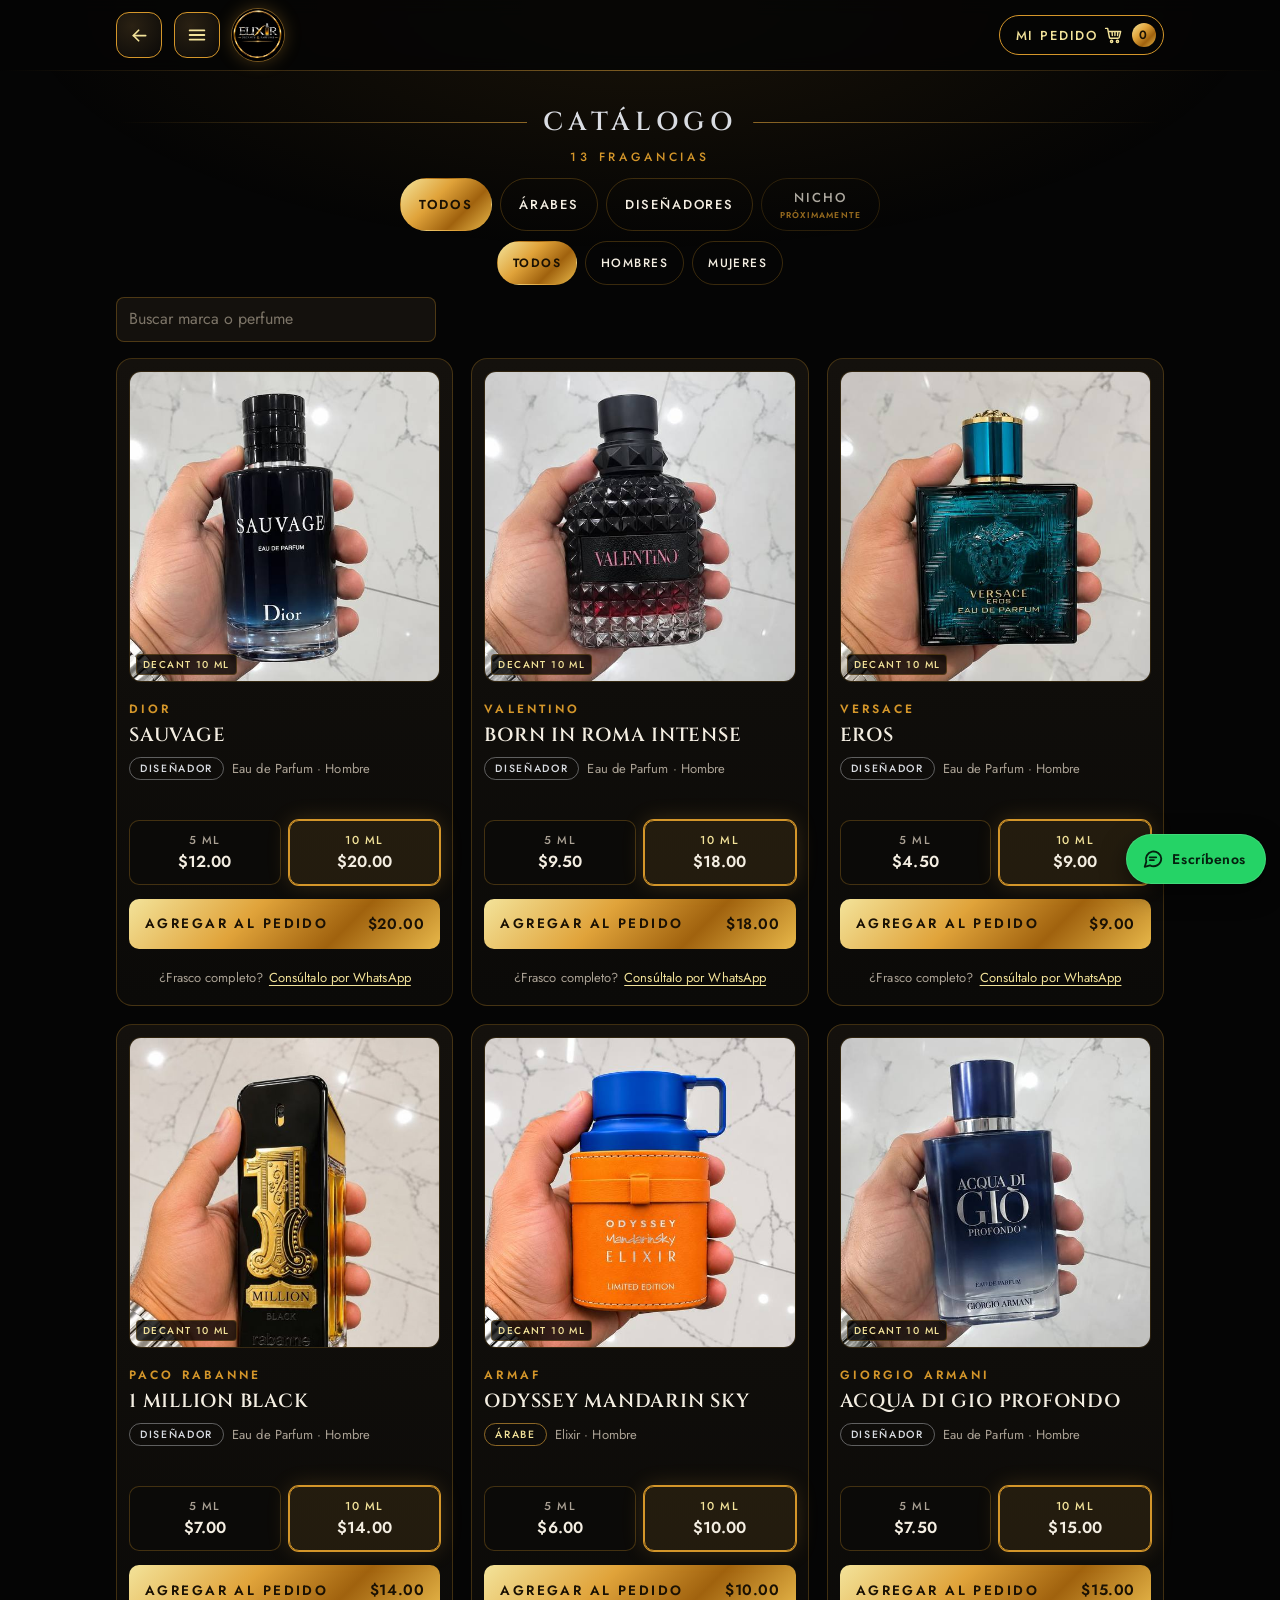
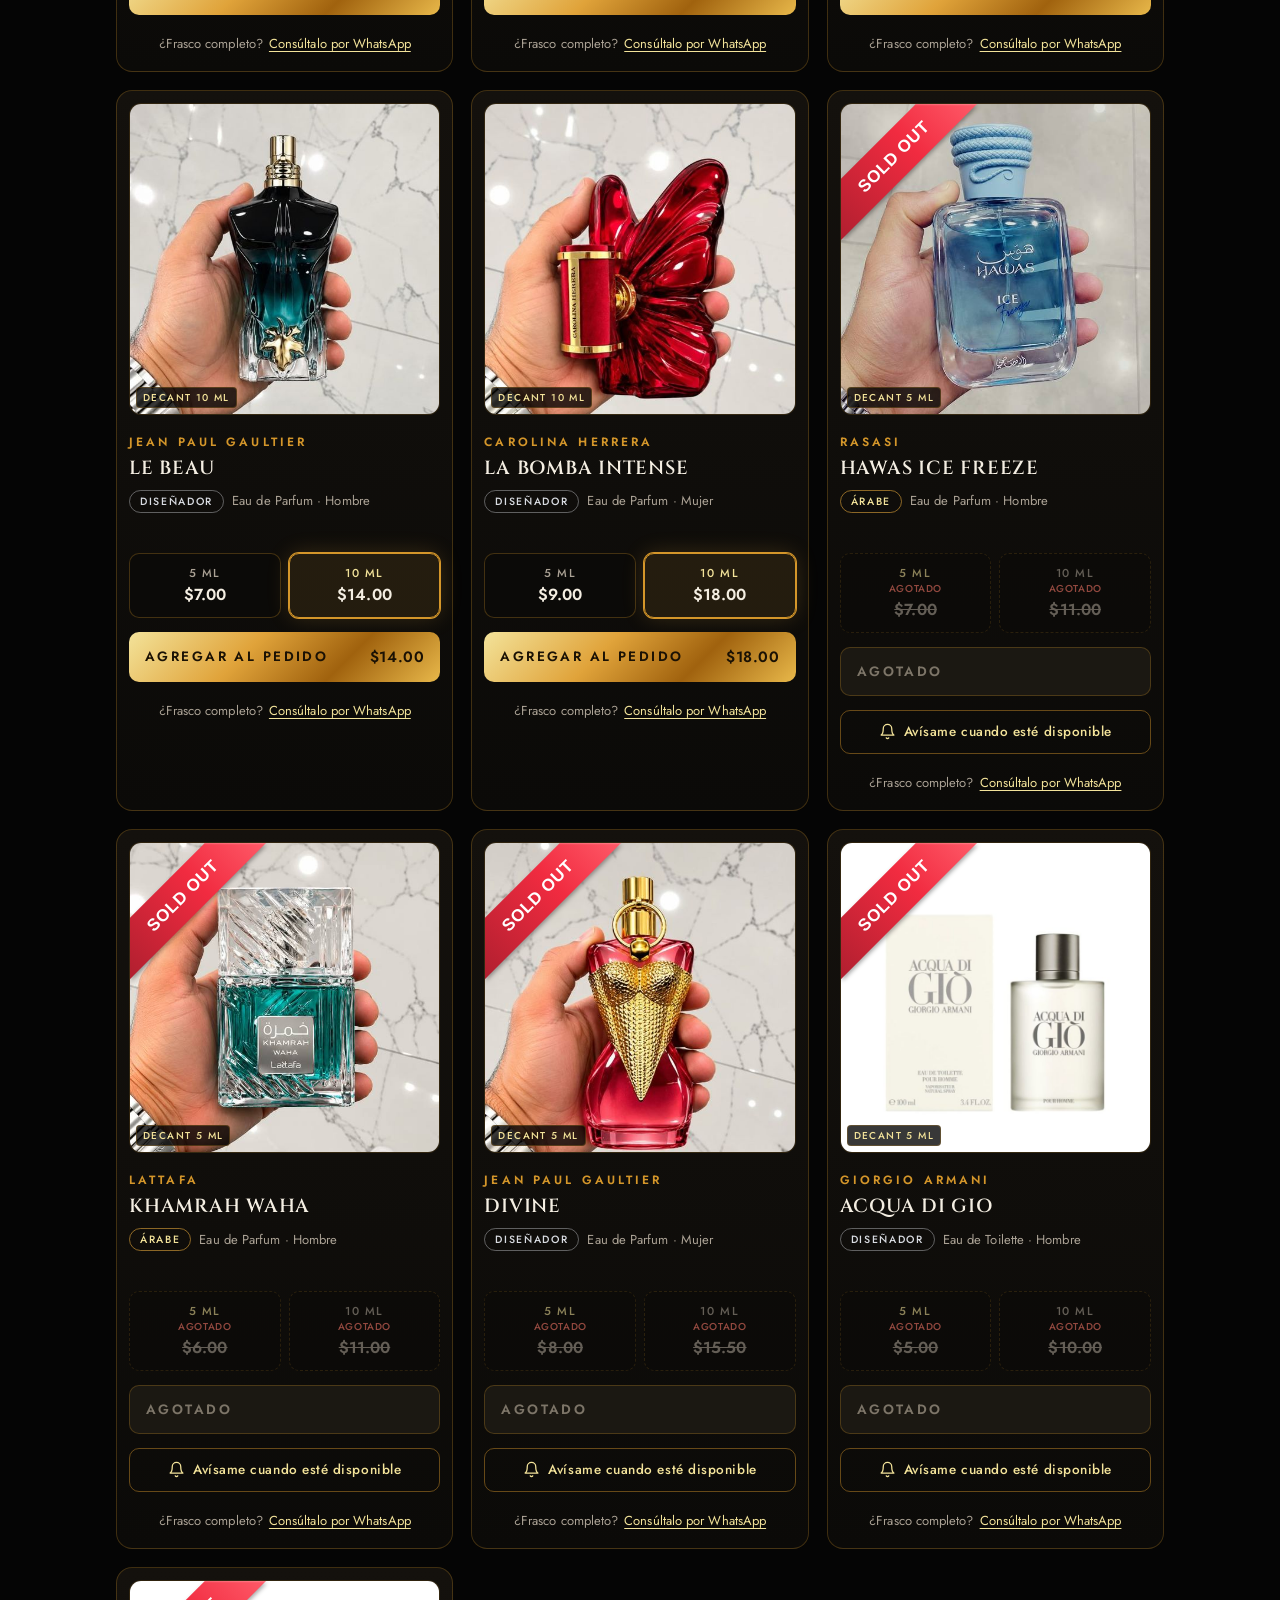
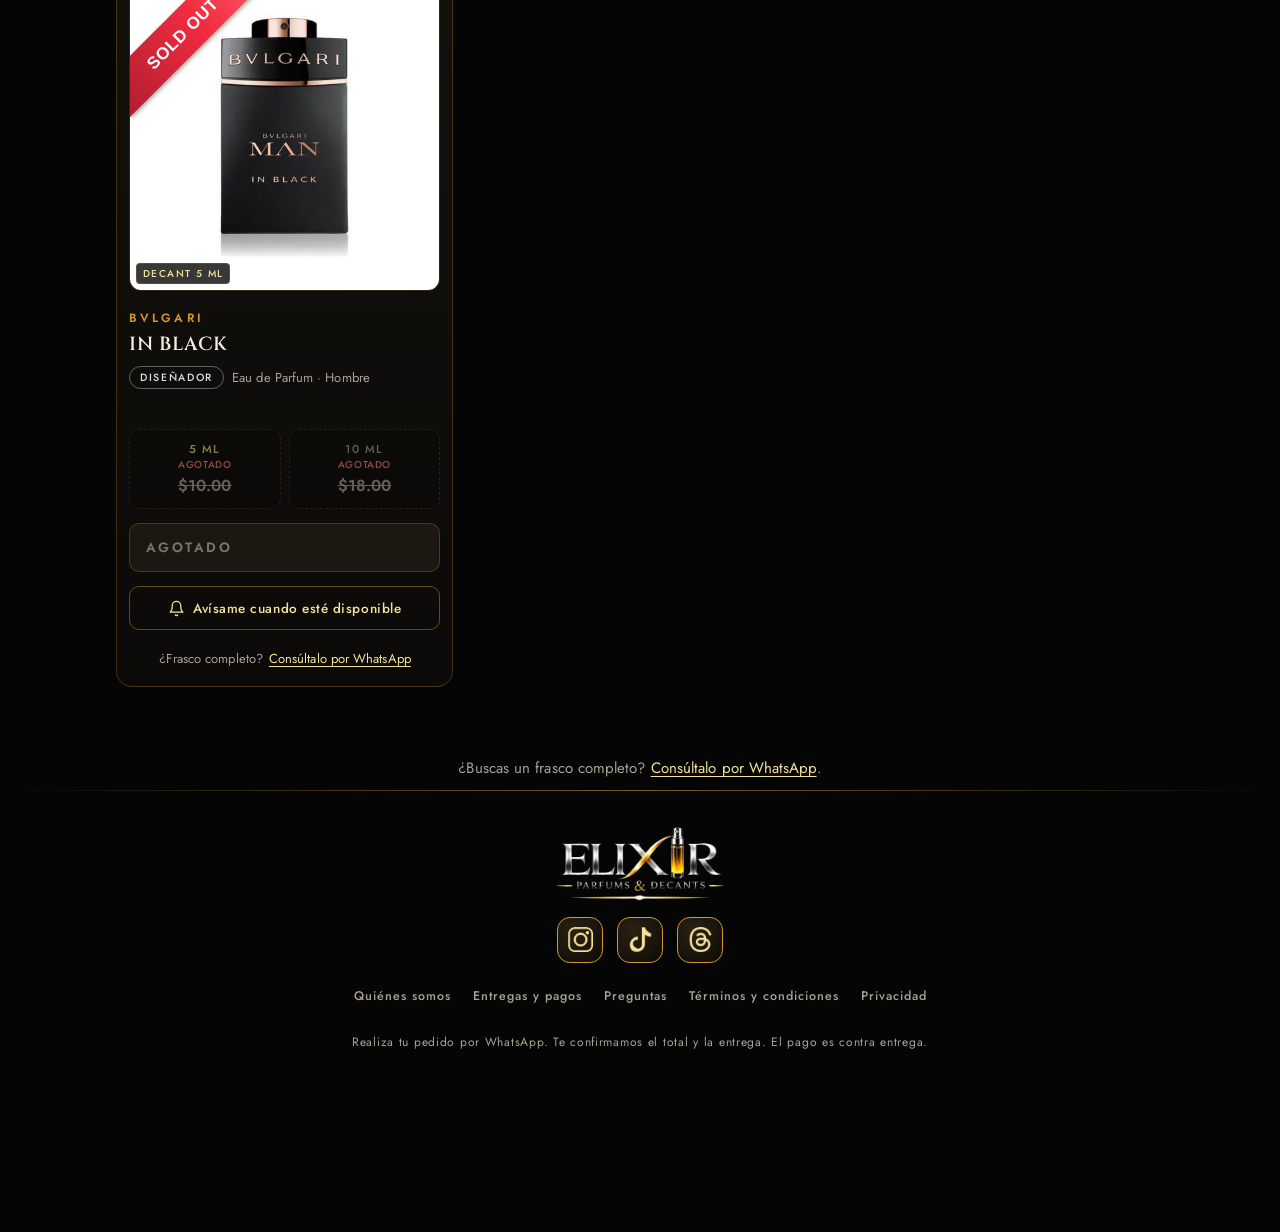
==== commit b4a6fdaf: "Inicio hasta Perfumes del mes (ilustrativo) con botón de catálogo brillante, catálogo en 2 columnas," ====
--- a/catalogo.html
+++ b/catalogo.html
@@ -4,7 +4,7 @@
 <meta charset="utf-8">
 <meta name="viewport" content="width=device-width, initial-scale=1">
 <title>Catálogo de perfumes y decants · ELIXIR Decants &amp; Parfums</title>
-<meta name="description" content="Catálogo de decants de 5 y 10 ml de perfumes originales árabes, de diseñador y de nicho, para hombres, mujeres y unisex. Pide por WhatsApp.">
+<meta name="description" content="Catálogo de decants de 5 y 10 ml de perfumes originales árabes, de diseñador y de nicho, para hombres y mujeres. Pide por WhatsApp.">
 <link rel="canonical" href="https://elixirpty.github.io/catalogo.html">
 <meta name="robots" content="index,follow,max-image-preview:large">
 <meta name="theme-color" content="#050505">
@@ -12,7 +12,7 @@
 <meta property="og:locale" content="es_PA">
 <meta property="og:site_name" content="ELIXIR Decants &amp; Parfums">
 <meta property="og:title" content="Catálogo de perfumes y decants · ELIXIR Decants &amp; Parfums">
-<meta property="og:description" content="Catálogo de decants de 5 y 10 ml de perfumes originales árabes, de diseñador y de nicho, para hombres, mujeres y unisex. Pide por WhatsApp.">
+<meta property="og:description" content="Catálogo de decants de 5 y 10 ml de perfumes originales árabes, de diseñador y de nicho, para hombres y mujeres. Pide por WhatsApp.">
 <meta property="og:url" content="https://elixirpty.github.io/catalogo.html">
 <meta property="og:image" content="https://elixirpty.github.io/img/og.jpg">
 <meta name="twitter:card" content="summary">
@@ -21,7 +21,7 @@
 <link rel="preconnect" href="https://fonts.googleapis.com">
 <link rel="preconnect" href="https://fonts.gstatic.com" crossorigin>
 <link href="https://fonts.googleapis.com/css2?family=Cinzel:wght@500;600;700&family=Jost:wght@400;500;600&display=swap" rel="stylesheet">
-<link rel="stylesheet" href="assets/app.css?v=13">
+<link rel="stylesheet" href="assets/app.css?v=14">
 </head>
 <body data-page="catalogo">
 <noscript><p style="padding:24px">Activa JavaScript para ver el catálogo y armar tu pedido. Páginas: <a href="index.html">Inicio</a> · <a href="catalogo.html">Catálogo</a> · <a href="promo.html">Promo</a> · <a href="quienes-somos.html">Quiénes somos</a> · <a href="entregas.html">Entregas y pagos</a> · <a href="preguntas-frecuentes.html">Preguntas</a></p></noscript>
@@ -43,7 +43,7 @@
     <p class="consult-note">¿Buscas un frasco completo? <a href="#" data-wa="Hola, quisiera consultar el precio y la disponibilidad de un frasco completo." target="_blank" rel="noopener noreferrer">Consúltalo por WhatsApp</a>.</p>
   </main>
 </div>
-<script src="data/catalogo.js?v=20261119013904"></script>
-<script src="assets/app.js?v=26"></script>
+<script src="data/catalogo.js?v=20261120030827"></script>
+<script src="assets/app.js?v=28"></script>
 </body>
 </html>
--- a/assets/app.css
+++ b/assets/app.css
@@ -588,8 +588,6 @@
 .mes-sub{margin:0 0 16px;text-align:center;color:var(--muted);font:400 14.5px/1.5 var(--body)}
 .mes-grid{display:grid;grid-template-columns:repeat(3,minmax(0,1fr));gap:10px}
 .mes-card{position:relative;display:flex;flex-direction:column;min-width:0;overflow:hidden;border:1px solid var(--line);border-radius:14px;background:linear-gradient(165deg,#18130b,#0a0908);color:inherit;text-decoration:none;transition:border-color .2s,box-shadow .2s,transform .15s}
-.mes-card:hover,.mes-card:focus-visible{border-color:var(--gold);box-shadow:0 0 18px rgba(224,163,58,.22);outline:none}
-.mes-card:active{transform:scale(.98)}
 .mes-card .ph{display:block;aspect-ratio:1/1;background:#0d0c0a;overflow:hidden}
 .mes-card .ph img,.mes-card .ph svg{display:block;width:100%;height:100%;object-fit:cover}
 .mes-card .tx{display:grid;gap:3px;padding:9px 9px 12px;min-width:0}
@@ -626,3 +624,44 @@
 .qk-i:hover,.qk-i:focus-visible{border-color:var(--gold-hi);color:var(--gold-hi)}
 @keyframes qkin{from{opacity:0;transform:translateY(6px)}to{opacity:1;transform:none}}
 @media (prefers-reduced-motion:reduce){.qk-i{animation:none}.qk{transition:none}}
+
+/* ===== Inicio: botón Ver catálogo con brillo que invita a tocarlo ===== */
+.hero .cta{position:relative;overflow:hidden;isolation:isolate;animation:ctaGlow 2.4s ease-in-out infinite}
+.hero .cta::after{content:"";position:absolute;top:0;bottom:0;left:-60%;width:45%;background:linear-gradient(100deg,transparent,rgba(255,255,255,.6),transparent);transform:skewX(-20deg);animation:ctaSheen 3.6s ease-in-out infinite;pointer-events:none}
+@keyframes ctaGlow{0%,100%{box-shadow:0 0 14px rgba(243,227,154,.35),0 8px 28px rgba(224,163,58,.30)}50%{box-shadow:0 0 30px rgba(243,227,154,.9),0 0 64px rgba(224,163,58,.5),0 8px 28px rgba(224,163,58,.45)}}
+@keyframes ctaSheen{0%,55%{left:-60%}100%{left:130%}}
+@media (prefers-reduced-motion:reduce){.hero .cta{animation:none;box-shadow:0 0 30px rgba(243,227,154,.7),0 8px 28px rgba(224,163,58,.4)}.hero .cta::after{display:none}}
+.mes-card{cursor:default}
+
+/* ===== Botones cómodos para el pulgar (mínimo 44 px) ===== */
+.chip{min-height:44px;display:inline-flex;align-items:center;justify-content:center;flex-direction:column}
+.fnav a{display:inline-flex;align-items:center;min-height:44px;padding:0 4px}
+.fnav{gap:0 14px}
+
+/* ===== Catálogo en 2 columnas (celular) ===== */
+@media (max-width:639px){
+  .grid{grid-template-columns:repeat(2,minmax(0,1fr));gap:10px}
+  .card{gap:8px;padding:8px 8px 10px;border-radius:14px}
+  .card:hover{transform:none}
+  .card .vial{border-radius:10px}
+  .etq{top:14px;right:14px;padding:3px 7px 3px 6px;font-size:8.5px;letter-spacing:.06em}
+  .etq svg{width:10px;height:10px}
+  .card .info{min-width:0}
+  .marca{font-size:9.5px;letter-spacing:.14em;margin:2px 0 3px;overflow:hidden;text-overflow:ellipsis;white-space:nowrap}
+  .modelo{font-size:13.5px;line-height:1.2;letter-spacing:.02em;margin:0 0 6px;min-height:2.4em;display:-webkit-box;-webkit-line-clamp:2;-webkit-box-orient:vertical;overflow:hidden}
+  .meta{font-size:10.5px;gap:4px 6px;margin:0}
+  .tag{font-size:8.5px;letter-spacing:.1em;padding:2px 7px}
+  .incart{font-size:10.5px;margin:4px 0 0;min-height:0}
+  .incart:empty{display:none}
+  .sizes{gap:6px}
+  .opt{padding:7px 2px}
+  .opt .ml{font-size:10px;letter-spacing:.08em}
+  .opt .pr{font-size:14px}
+  .add{flex-direction:column;justify-content:center;gap:2px;min-height:44px;padding:8px 6px;font-size:10.5px;letter-spacing:.08em;text-align:center}
+  .add .pr{font-size:14px}
+  .add span{max-width:100%}
+  a.frasco{padding:2px 2px 0;font-size:10.5px;line-height:1.3;gap:2px}
+  .avisa{font-size:11px;padding:0 6px}
+}
+
+.mes-card .m1{white-space:normal;overflow:visible;text-overflow:clip;letter-spacing:.12em;line-height:1.3}
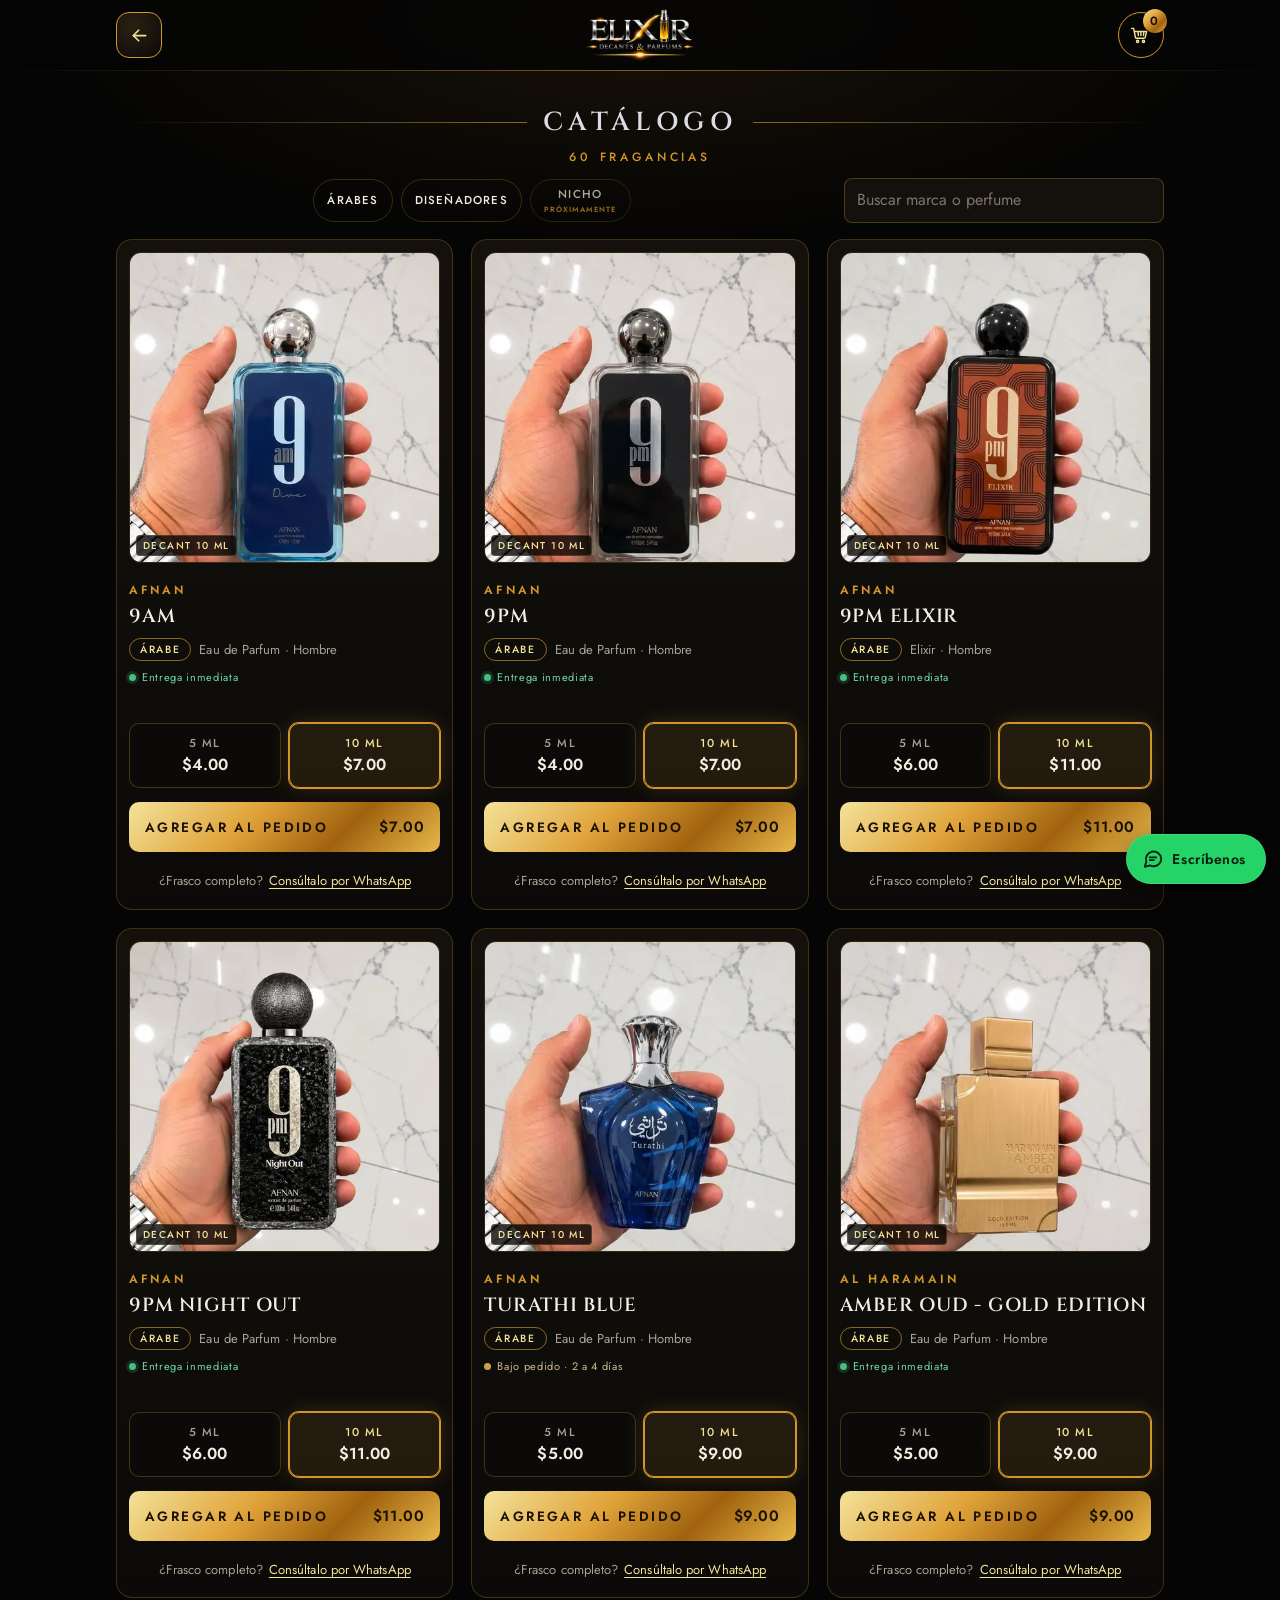
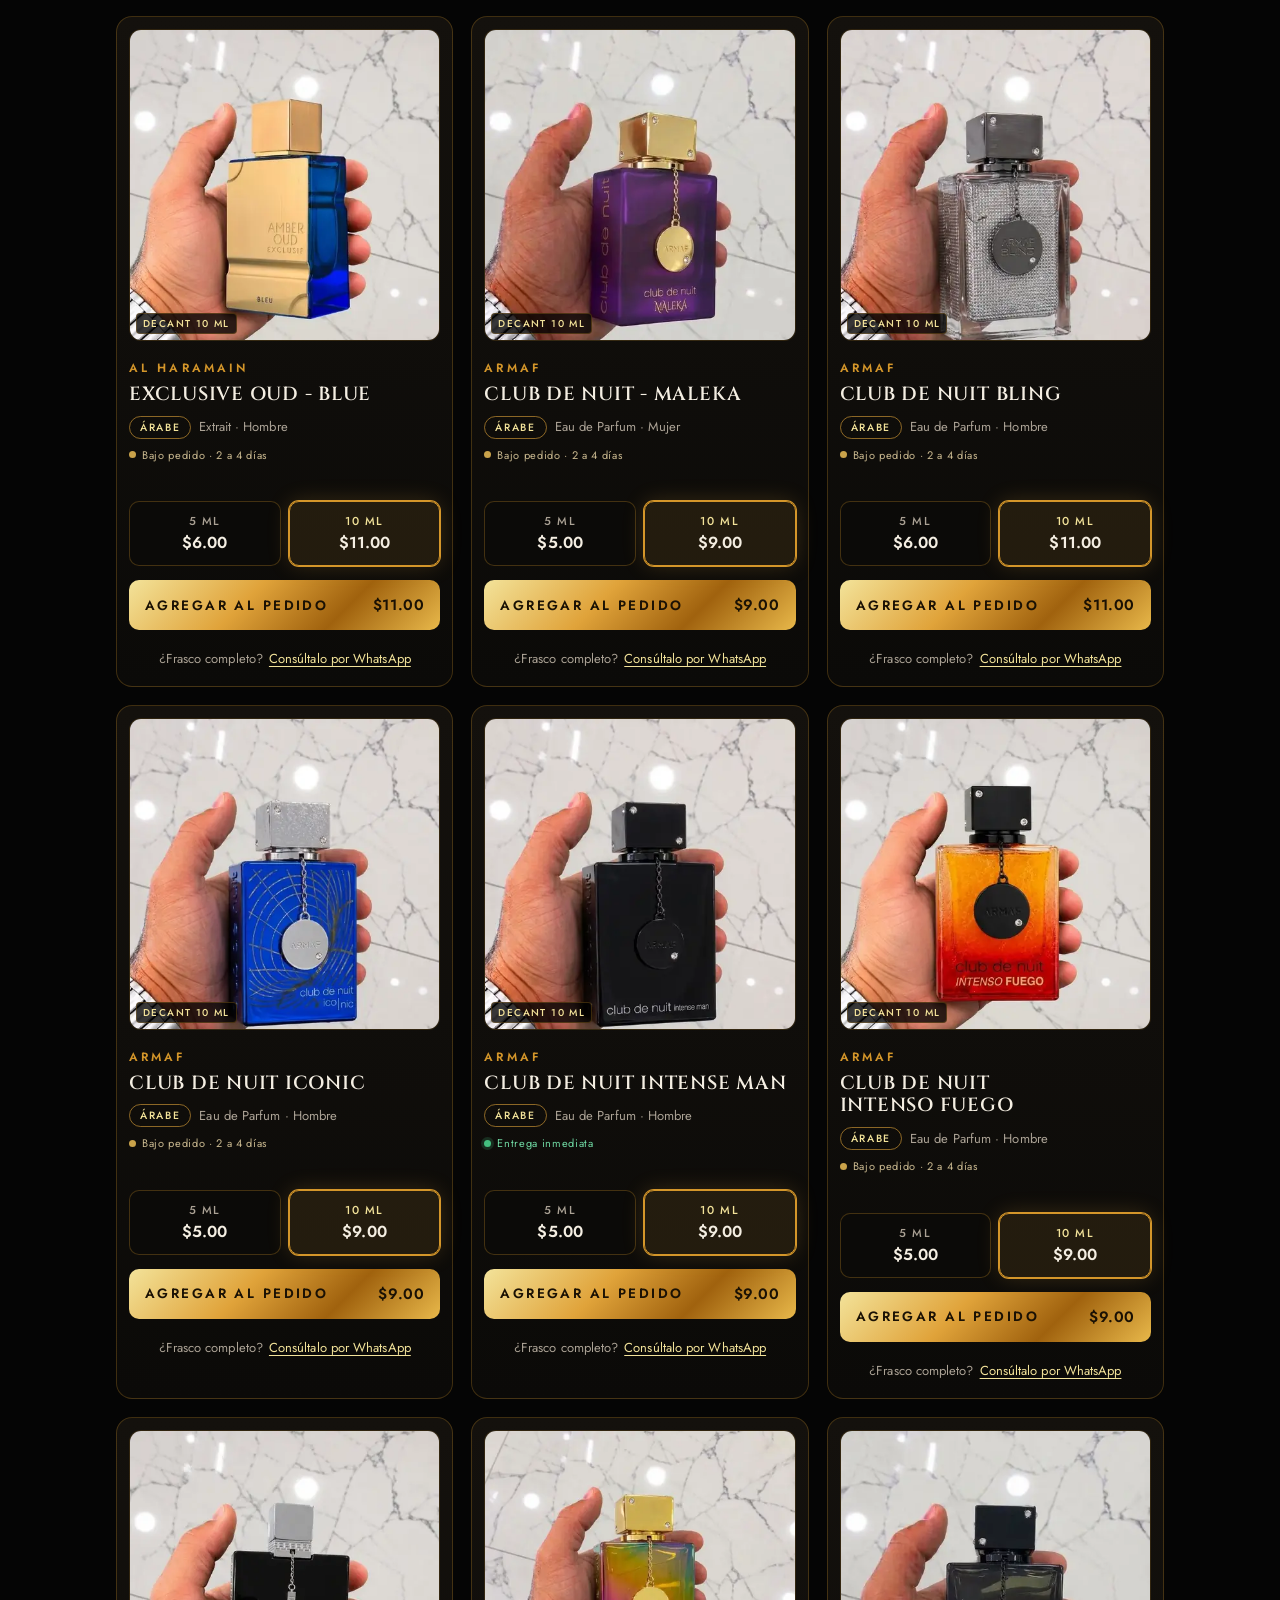
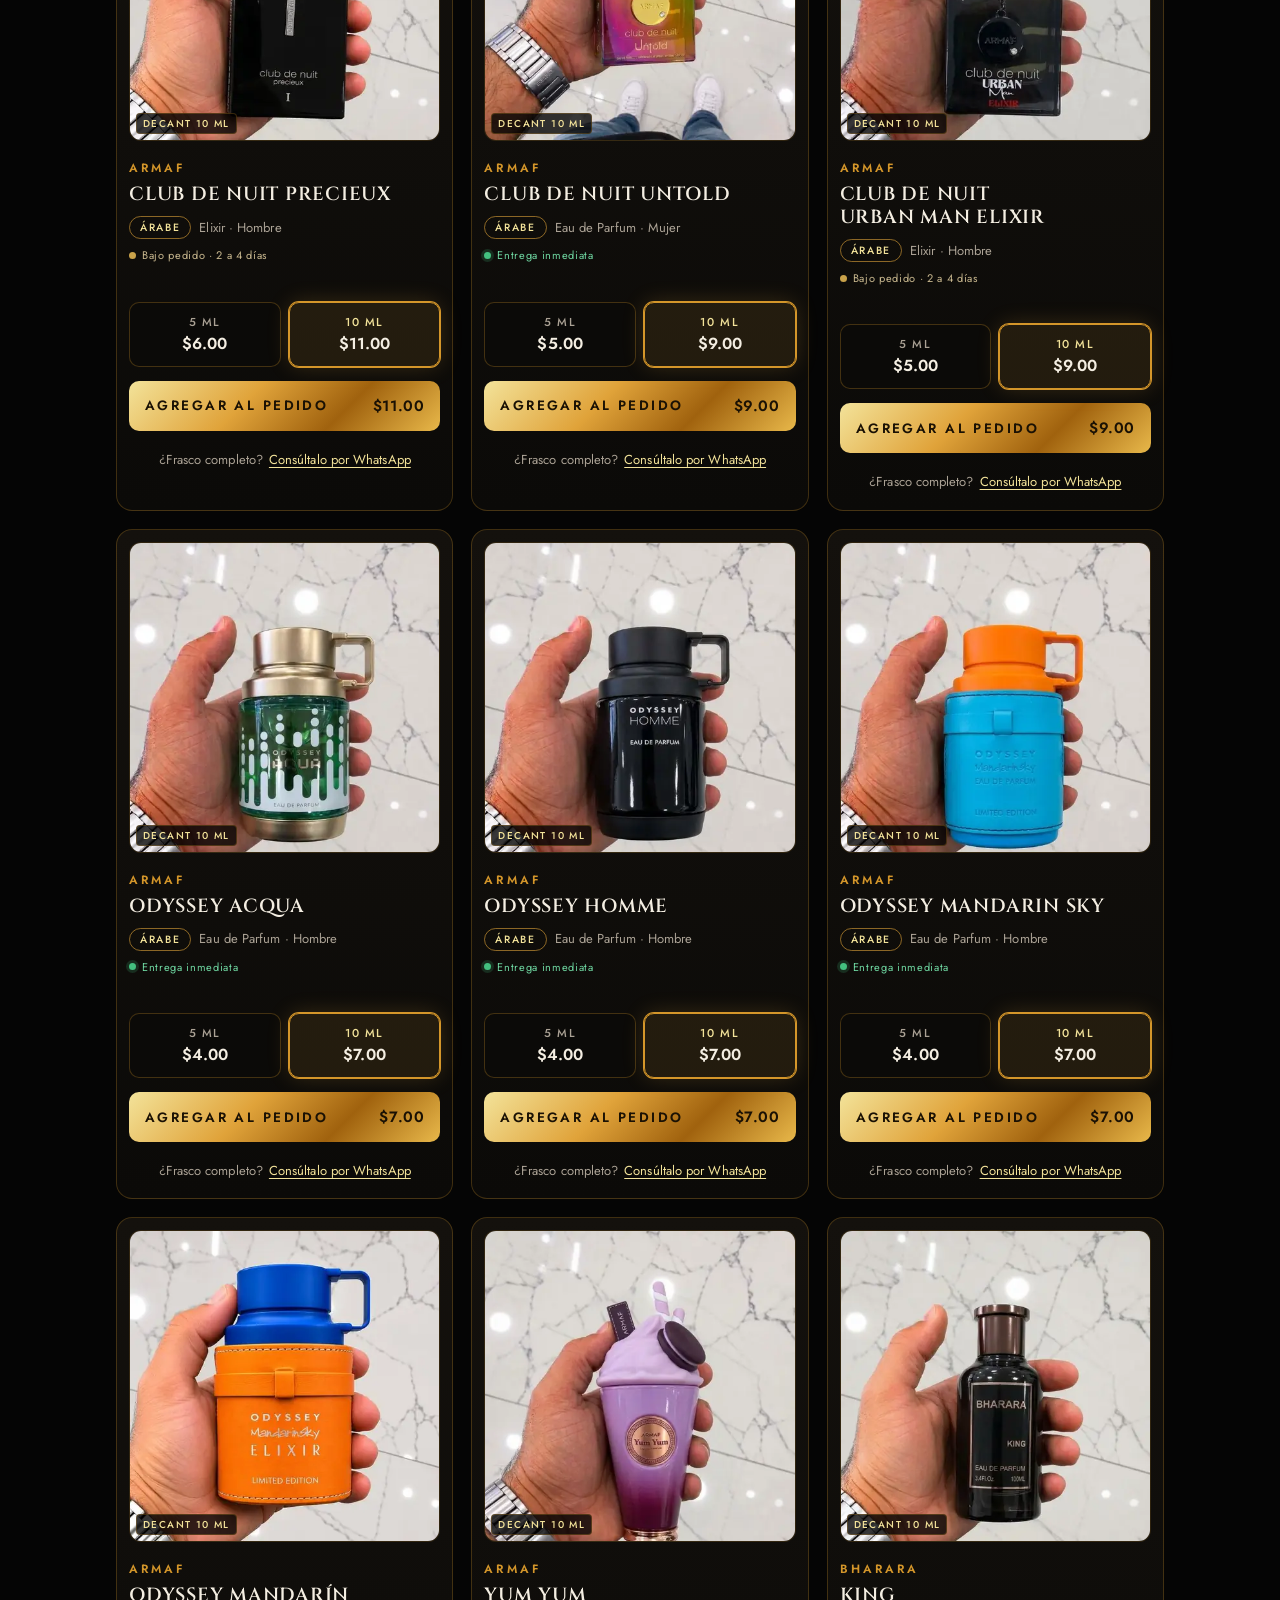
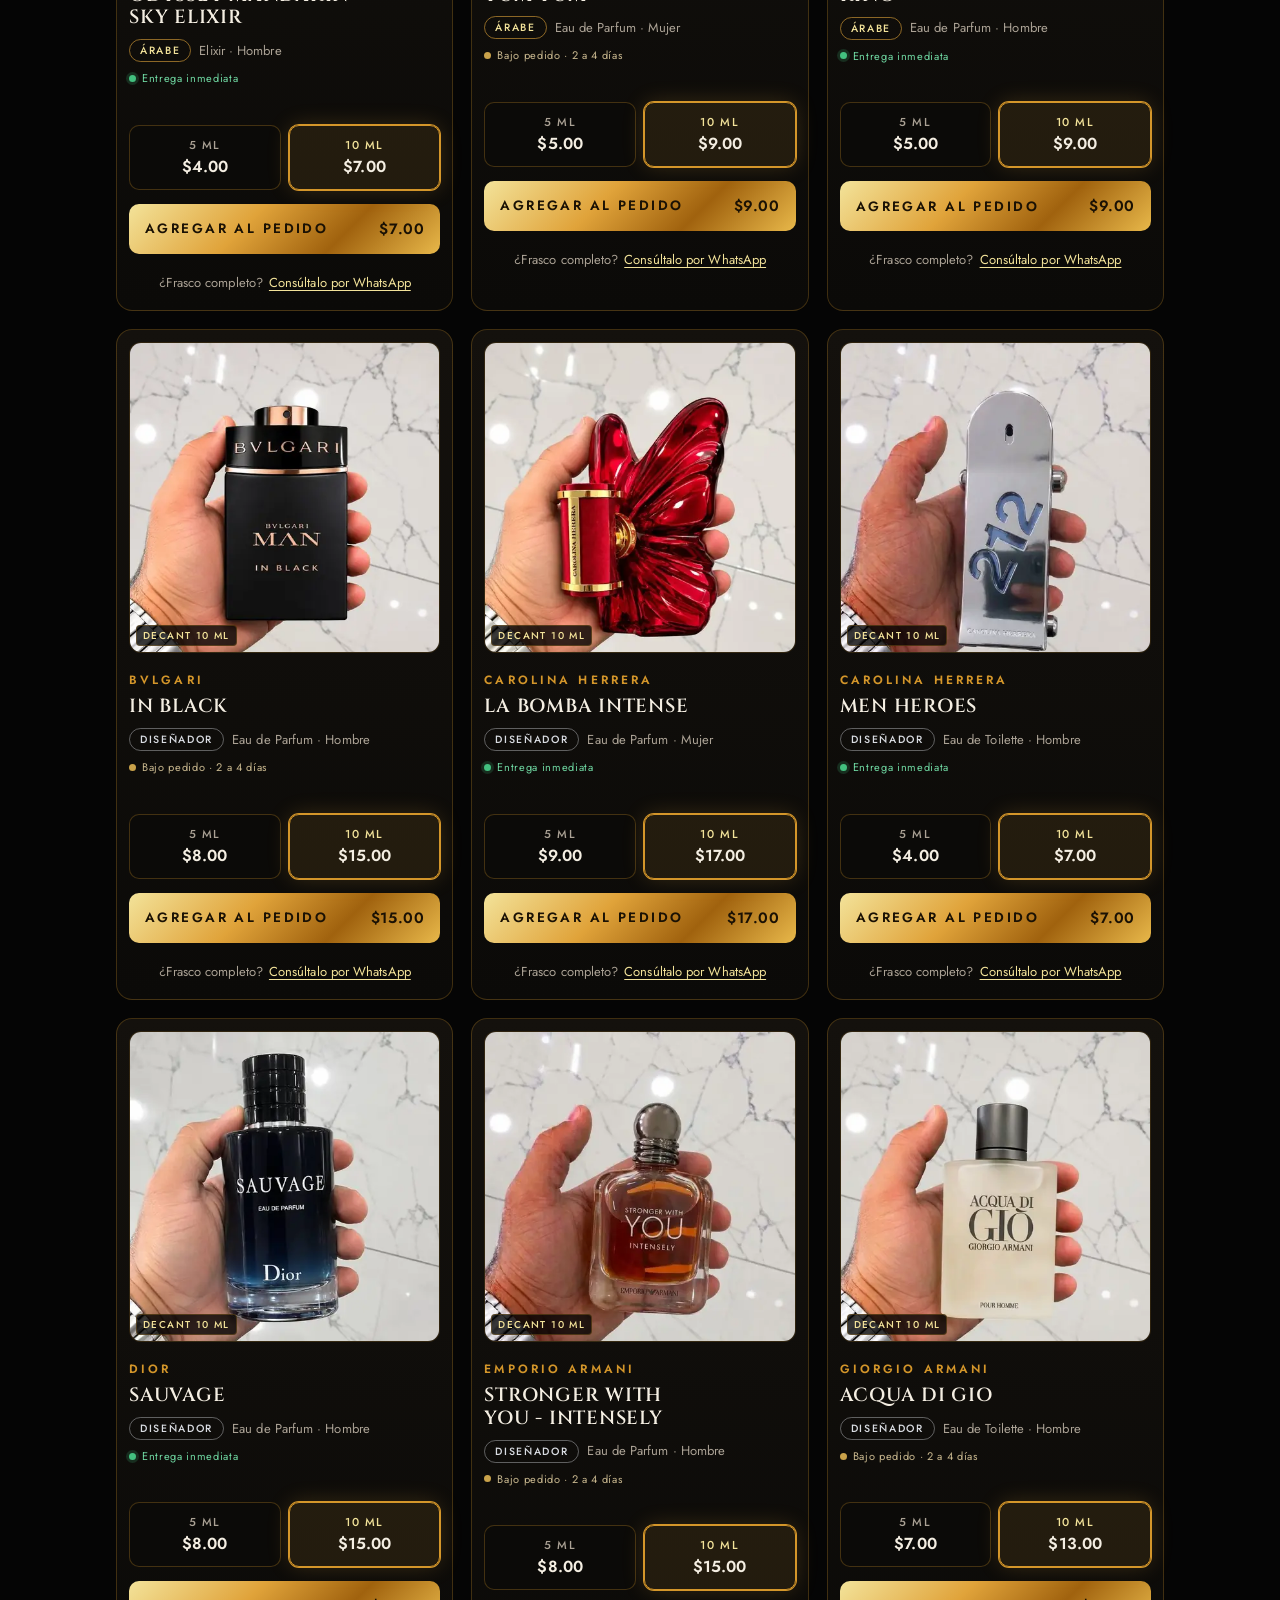
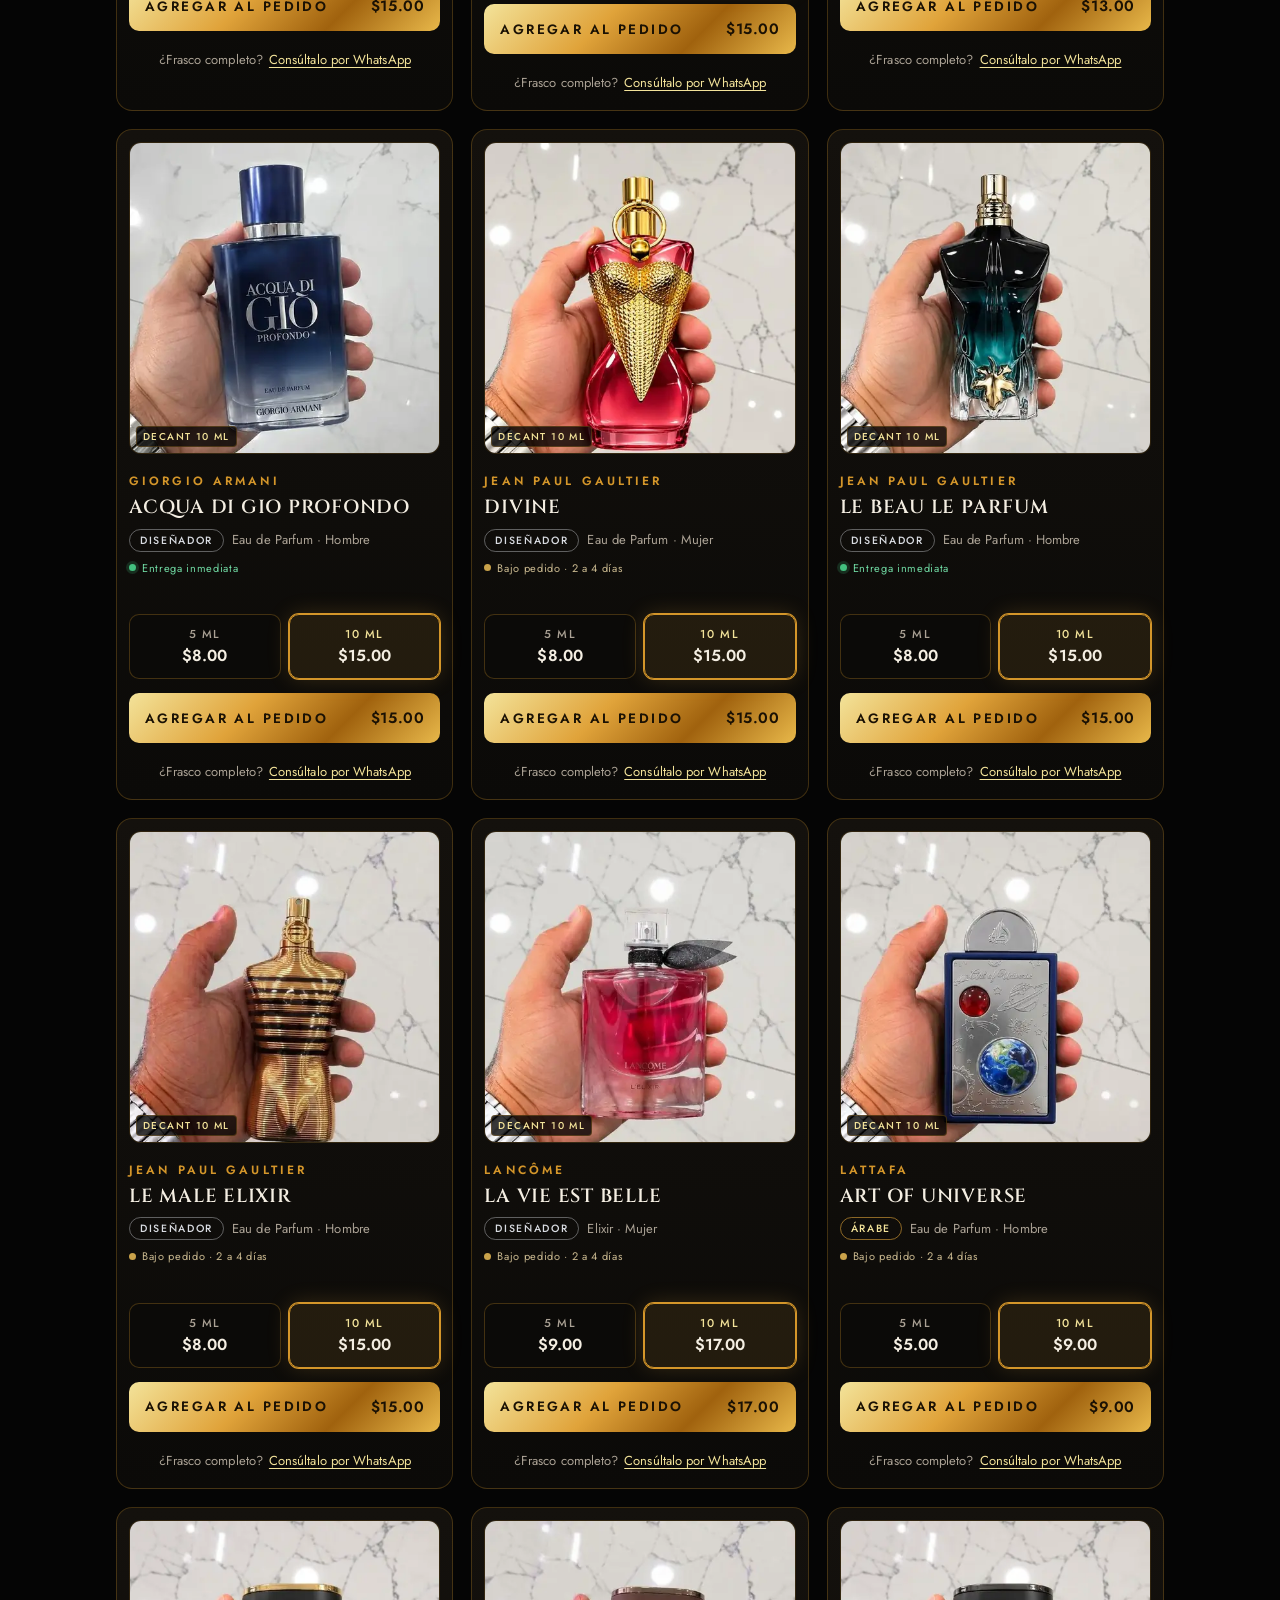
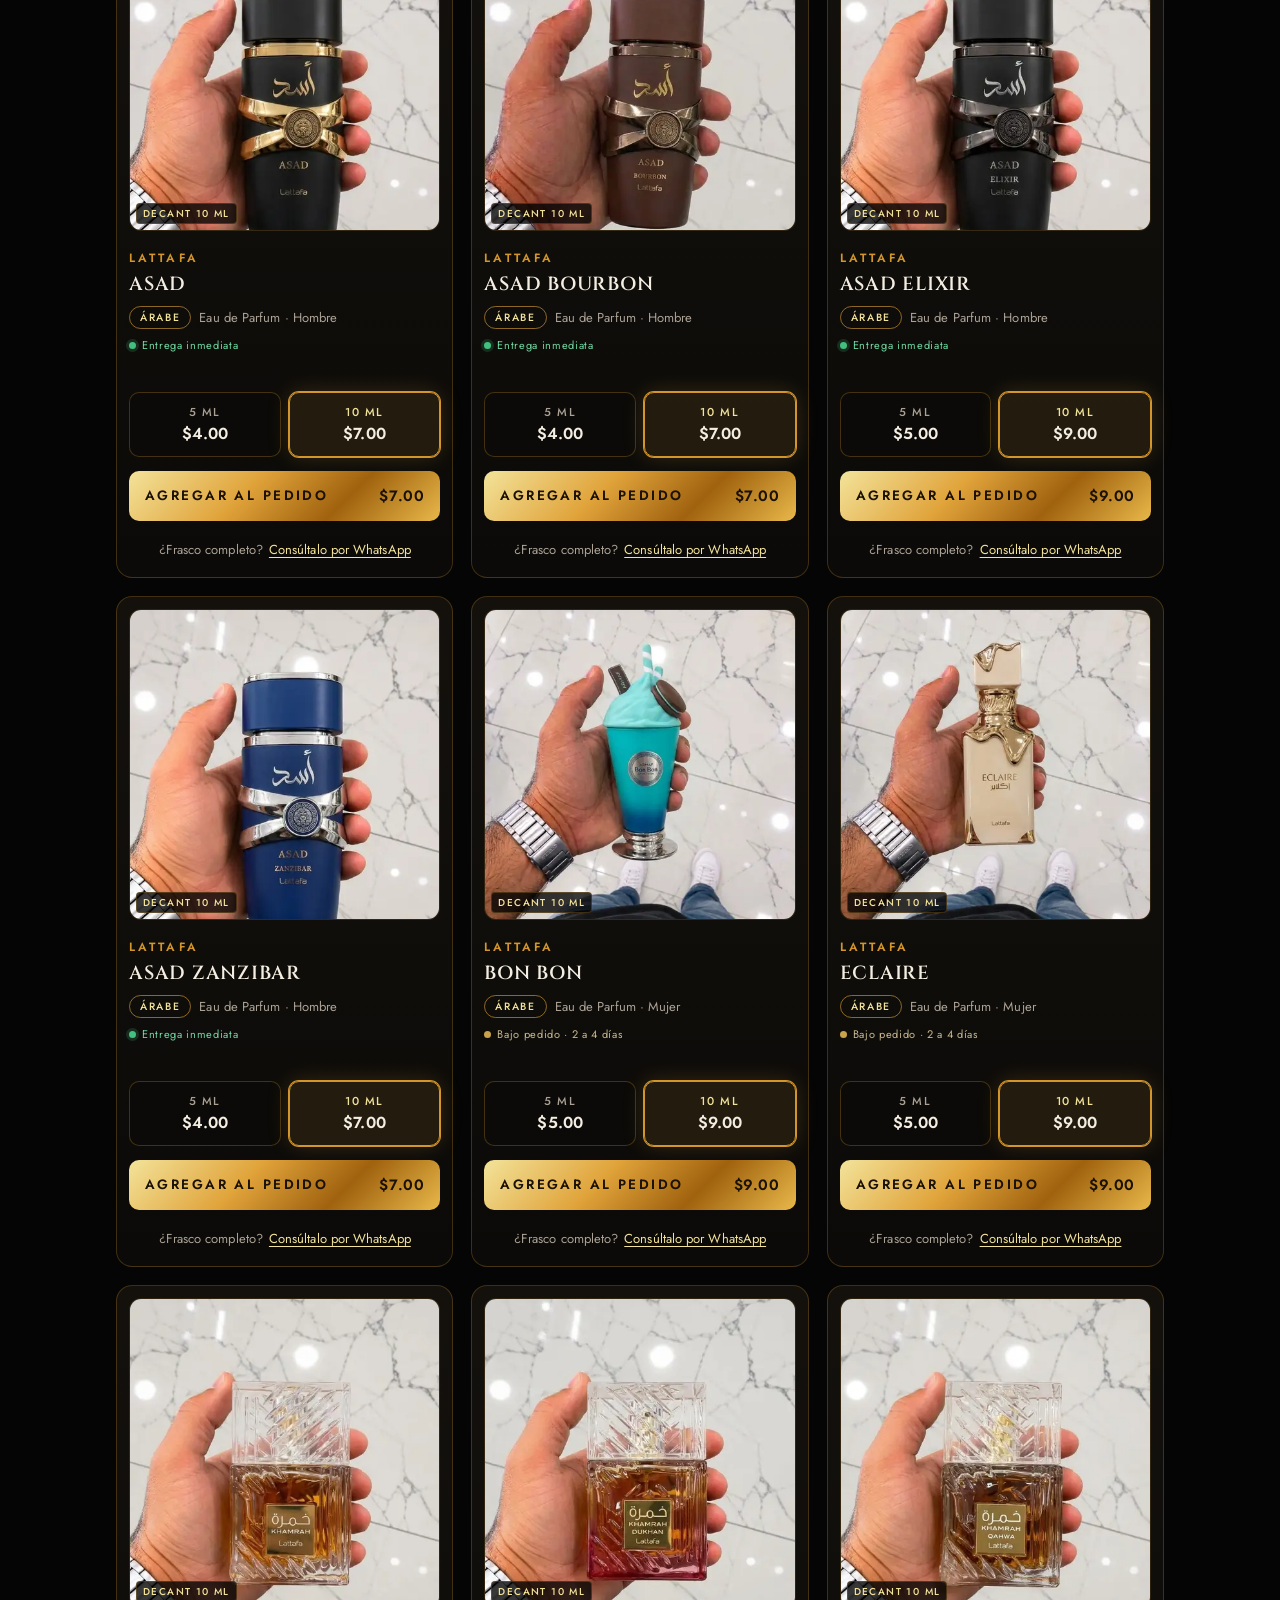
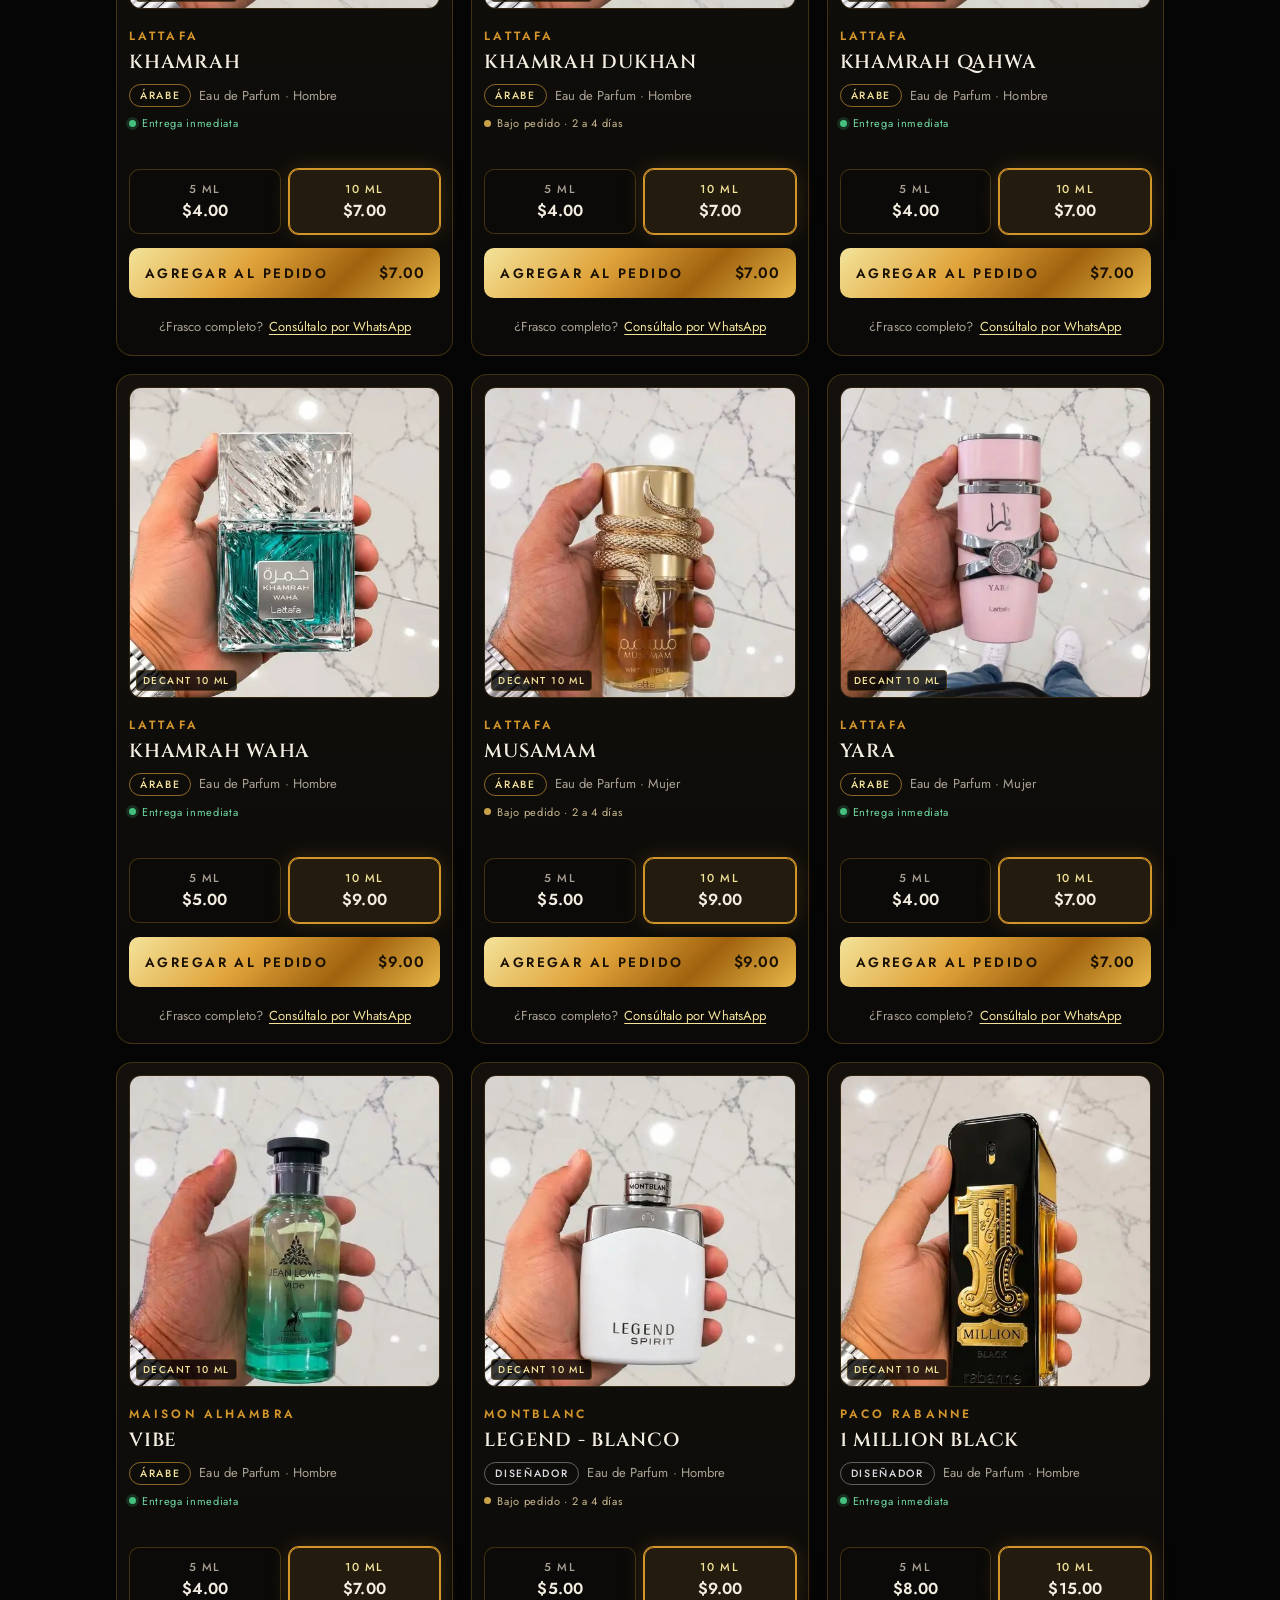
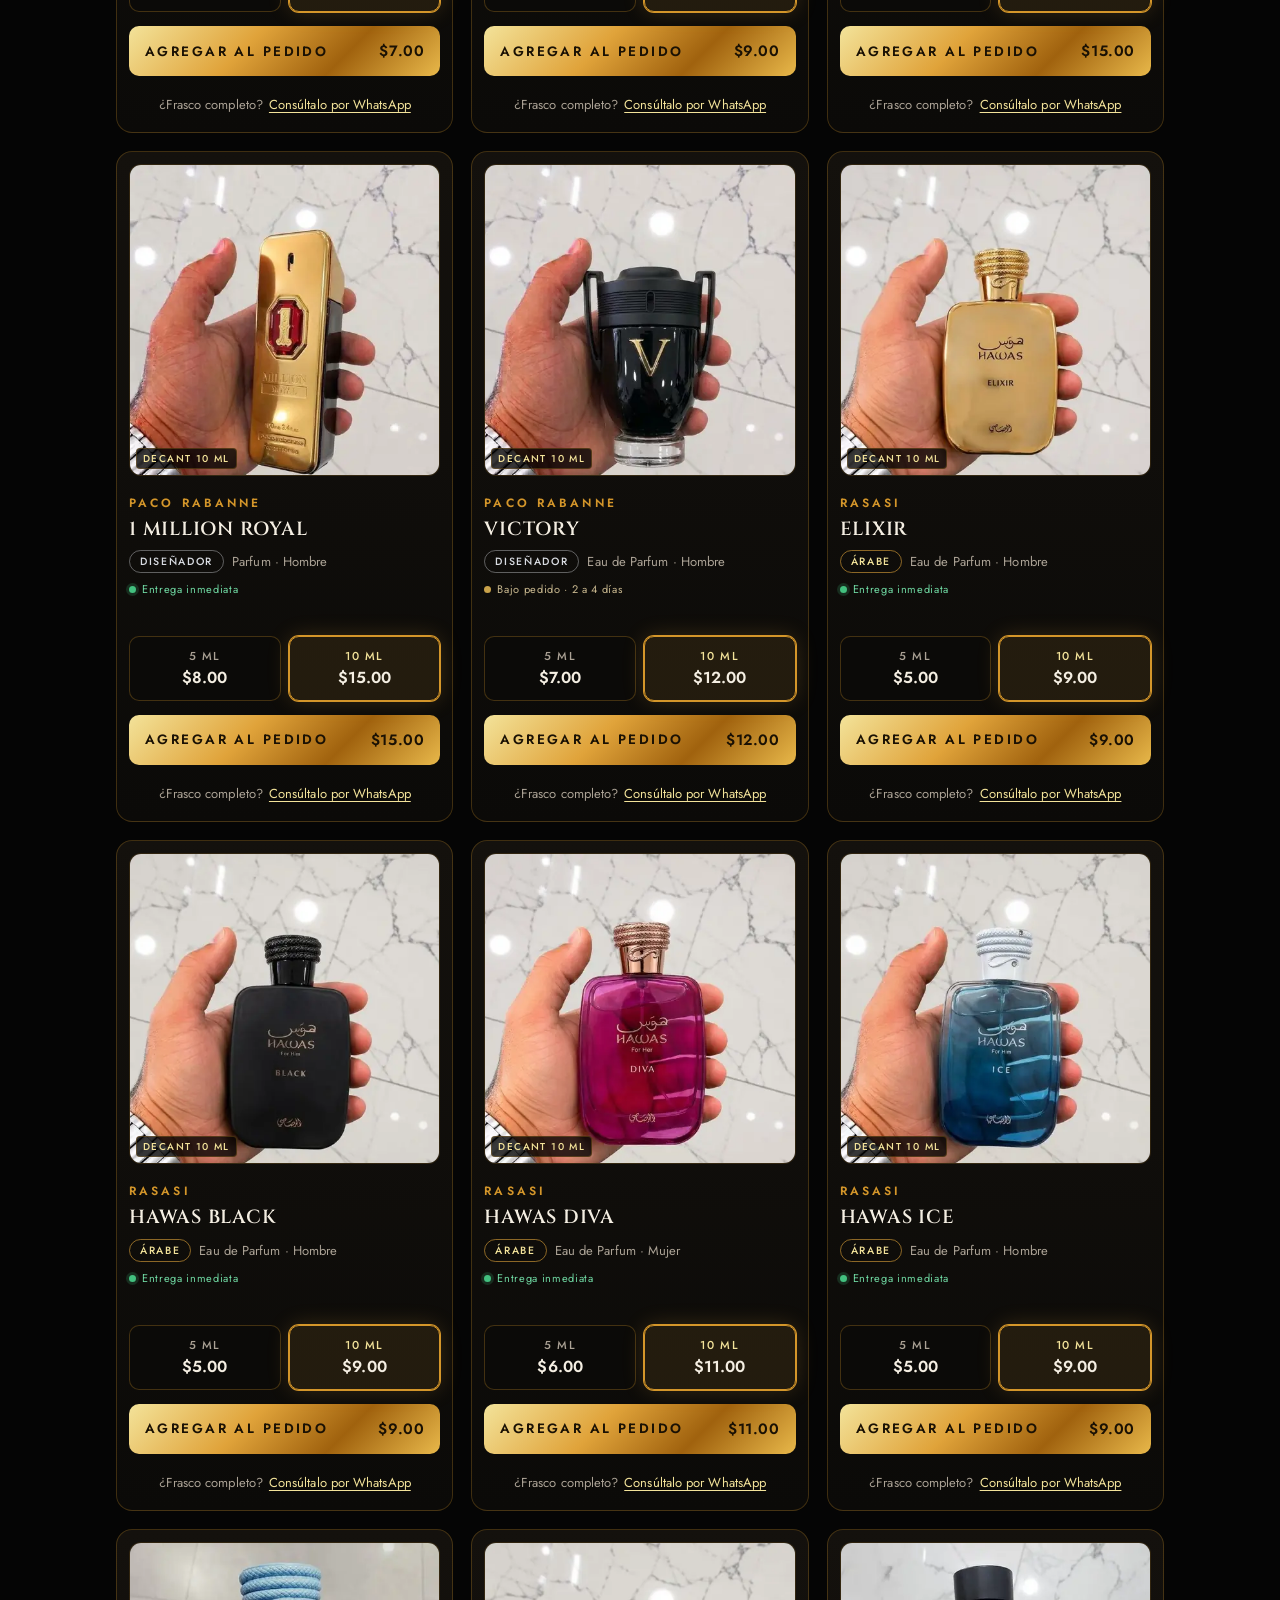
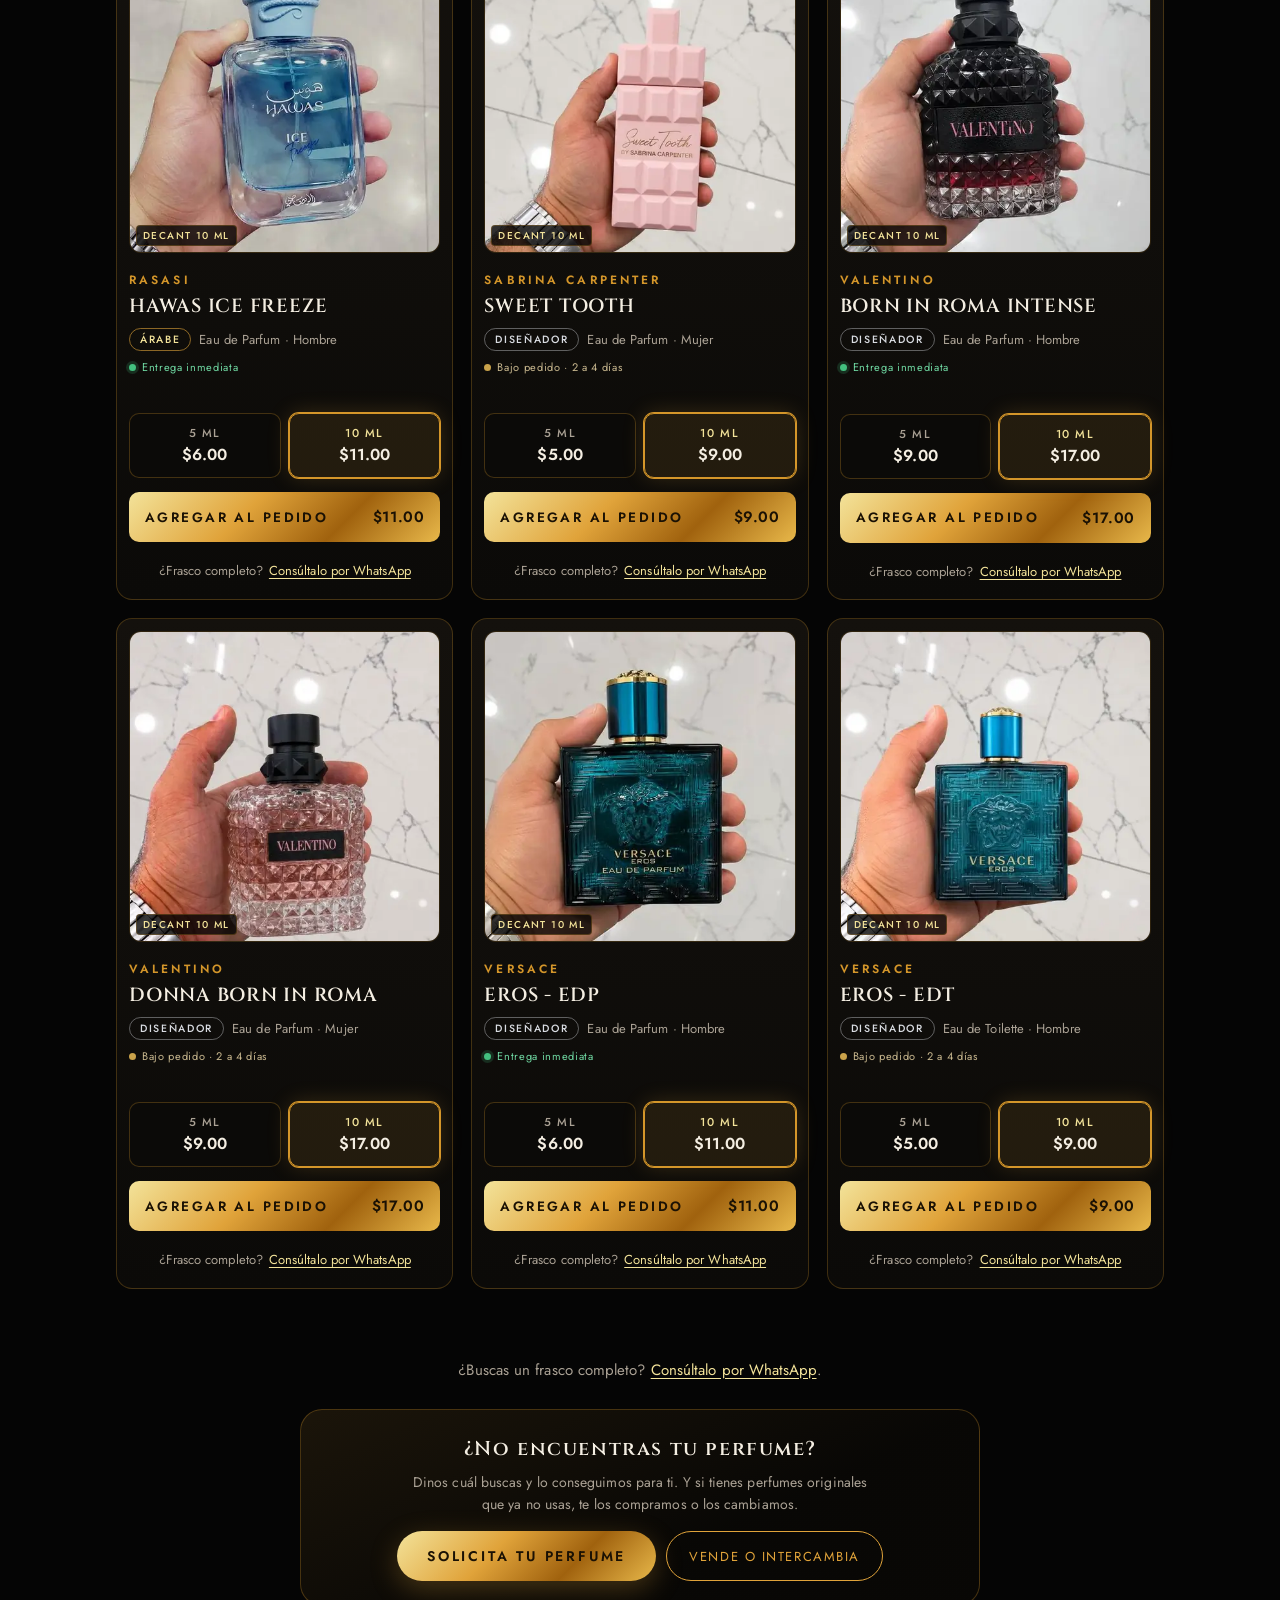
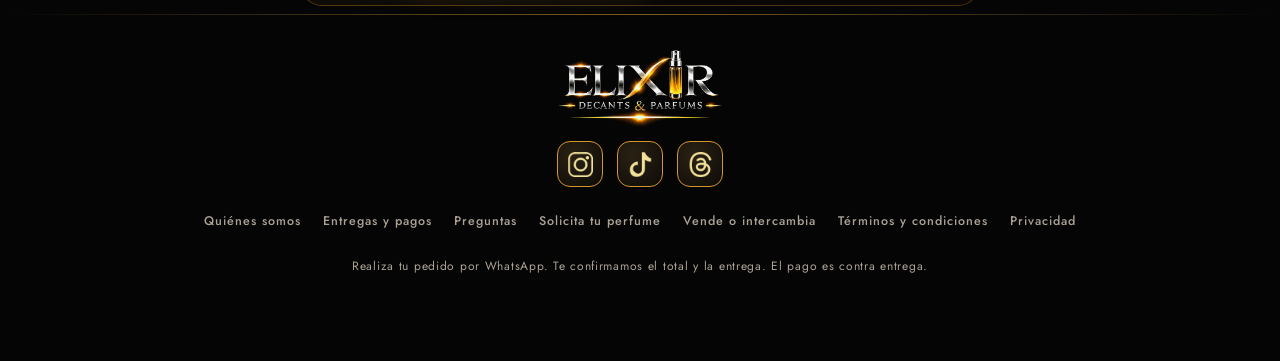
==== commit d83e1be4: "Catálogo visible para Google, portada WebP y mapa del sitio completo" ====
--- a/catalogo.html
+++ b/catalogo.html
@@ -22,6 +22,8 @@
 <link rel="preconnect" href="https://fonts.gstatic.com" crossorigin>
 <link href="https://fonts.googleapis.com/css2?family=Cinzel:wght@500;600;700&family=Jost:wght@400;500;600&display=swap" rel="stylesheet">
 <link rel="stylesheet" href="assets/app.css?v=14">
+<!--SEO-LD--><script type="application/ld+json">{"@context":"https://schema.org","@type":"ItemList","name":"Catálogo de decants de perfumes originales · ELIXIR Decants & Parfums","numberOfItems":60,"itemListElement":[{"@type":"ListItem","position":1,"item":{"@type":"Product","name":"Decant Afnan 9am Eau de Parfum","brand":{"@type":"Brand","name":"Afnan"},"description":"Decant de Afnan 9am Eau de Parfum original en frasco de 5 y 10 ml. Eau de Parfum · Árabe · Hombre.","url":"https://elixirpty.github.io/catalogo.html#PF-040","offers":{"@type":"AggregateOffer","priceCurrency":"USD","lowPrice":"4.00","highPrice":"7.00","offerCount":2,"availability":"https://schema.org/InStock","areaServed":"PA"},"image":"https://elixirpty.github.io/fotos/PF-040-ed1f9771.webp"}},{"@type":"ListItem","position":2,"item":{"@type":"Product","name":"Decant Afnan 9PM Eau de Parfum","brand":{"@type":"Brand","name":"Afnan"},"description":"Decant de Afnan 9PM Eau de Parfum original en frasco de 5 y 10 ml. Eau de Parfum · Árabe · Hombre.","url":"https://elixirpty.github.io/catalogo.html#PF-014","offers":{"@type":"AggregateOffer","priceCurrency":"USD","lowPrice":"4.00","highPrice":"7.00","offerCount":2,"availability":"https://schema.org/InStock","areaServed":"PA"},"image":"https://elixirpty.github.io/fotos/PF-014-bc10782d.webp"}},{"@type":"ListItem","position":3,"item":{"@type":"Product","name":"Decant Afnan 9pm Elixir Elixir","brand":{"@type":"Brand","name":"Afnan"},"description":"Decant de Afnan 9pm Elixir Elixir original en frasco de 5 y 10 ml. Elixir · Árabe · Hombre.","url":"https://elixirpty.github.io/catalogo.html#PF-026","offers":{"@type":"AggregateOffer","priceCurrency":"USD","lowPrice":"6.00","highPrice":"11.00","offerCount":2,"availability":"https://schema.org/InStock","areaServed":"PA"},"image":"https://elixirpty.github.io/fotos/PF-026-91c41167.webp"}},{"@type":"ListItem","position":4,"item":{"@type":"Product","name":"Decant Afnan 9pm Night Out Eau de Parfum","brand":{"@type":"Brand","name":"Afnan"},"description":"Decant de Afnan 9pm Night Out Eau de Parfum original en frasco de 5 y 10 ml. Eau de Parfum · Árabe · Hombre.","url":"https://elixirpty.github.io/catalogo.html#PF-049","offers":{"@type":"AggregateOffer","priceCurrency":"USD","lowPrice":"6.00","highPrice":"11.00","offerCount":2,"availability":"https://schema.org/InStock","areaServed":"PA"},"image":"https://elixirpty.github.io/fotos/PF-049-fb5b63c3.webp"}},{"@type":"ListItem","position":5,"item":{"@type":"Product","name":"Decant Afnan Turathi Blue Eau de Parfum","brand":{"@type":"Brand","name":"Afnan"},"description":"Decant de Afnan Turathi Blue Eau de Parfum original en frasco de 5 y 10 ml. Eau de Parfum · Árabe · Hombre.","url":"https://elixirpty.github.io/catalogo.html#PF-039","offers":{"@type":"AggregateOffer","priceCurrency":"USD","lowPrice":"5.00","highPrice":"9.00","offerCount":2,"availability":"https://schema.org/InStock","areaServed":"PA"},"image":"https://elixirpty.github.io/fotos/PF-039-587cfe97.webp"}},{"@type":"ListItem","position":6,"item":{"@type":"Product","name":"Decant Al Haramain Amber Oud - Gold Edition Eau de Parfum","brand":{"@type":"Brand","name":"Al Haramain"},"description":"Decant de Al Haramain Amber Oud - Gold Edition Eau de Parfum original en frasco de 5 y 10 ml. Eau de Parfum · Árabe · Hombre.","url":"https://elixirpty.github.io/catalogo.html#PF-033","offers":{"@type":"AggregateOffer","priceCurrency":"USD","lowPrice":"5.00","highPrice":"9.00","offerCount":2,"availability":"https://schema.org/InStock","areaServed":"PA"},"image":"https://elixirpty.github.io/fotos/PF-033-2d150a72.webp"}},{"@type":"ListItem","position":7,"item":{"@type":"Product","name":"Decant Al Haramain Exclusive Oud - Blue Extrait","brand":{"@type":"Brand","name":"Al Haramain"},"description":"Decant de Al Haramain Exclusive Oud - Blue Extrait original en frasco de 5 y 10 ml. Extrait · Árabe · Hombre.","url":"https://elixirpty.github.io/catalogo.html#PF-052","offers":{"@type":"AggregateOffer","priceCurrency":"USD","lowPrice":"6.00","highPrice":"11.00","offerCount":2,"availability":"https://schema.org/InStock","areaServed":"PA"},"image":"https://elixirpty.github.io/fotos/PF-052-702320f8.webp"}},{"@type":"ListItem","position":8,"item":{"@type":"Product","name":"Decant Armaf Club de Nuit - Maleka Eau de Parfum","brand":{"@type":"Brand","name":"Armaf"},"description":"Decant de Armaf Club de Nuit - Maleka Eau de Parfum original en frasco de 5 y 10 ml. Eau de Parfum · Árabe · Mujer.","url":"https://elixirpty.github.io/catalogo.html#PF-054","offers":{"@type":"AggregateOffer","priceCurrency":"USD","lowPrice":"5.00","highPrice":"9.00","offerCount":2,"availability":"https://schema.org/InStock","areaServed":"PA"},"image":"https://elixirpty.github.io/fotos/PF-054-c52cb536.webp"}},{"@type":"ListItem","position":9,"item":{"@type":"Product","name":"Decant Armaf Club de Nuit Bling Eau de Parfum","brand":{"@type":"Brand","name":"Armaf"},"description":"Decant de Armaf Club de Nuit Bling Eau de Parfum original en frasco de 5 y 10 ml. Eau de Parfum · Árabe · Hombre.","url":"https://elixirpty.github.io/catalogo.html#PF-024","offers":{"@type":"AggregateOffer","priceCurrency":"USD","lowPrice":"6.00","highPrice":"11.00","offerCount":2,"availability":"https://schema.org/InStock","areaServed":"PA"},"image":"https://elixirpty.github.io/fotos/PF-024-602f1868.webp"}},{"@type":"ListItem","position":10,"item":{"@type":"Product","name":"Decant Armaf Club de Nuit Iconic Eau de Parfum","brand":{"@type":"Brand","name":"Armaf"},"description":"Decant de Armaf Club de Nuit Iconic Eau de Parfum original en frasco de 5 y 10 ml. Eau de Parfum · Árabe · Hombre.","url":"https://elixirpty.github.io/catalogo.html#PF-025","offers":{"@type":"AggregateOffer","priceCurrency":"USD","lowPrice":"5.00","highPrice":"9.00","offerCount":2,"availability":"https://schema.org/InStock","areaServed":"PA"},"image":"https://elixirpty.github.io/fotos/PF-025-1d24795b.webp"}},{"@type":"ListItem","position":11,"item":{"@type":"Product","name":"Decant Armaf Club de Nuit Intense Man Eau de Parfum","brand":{"@type":"Brand","name":"Armaf"},"description":"Decant de Armaf Club de Nuit Intense Man Eau de Parfum original en frasco de 5 y 10 ml. Eau de Parfum · Árabe · Hombre.","url":"https://elixirpty.github.io/catalogo.html#PF-032","offers":{"@type":"AggregateOffer","priceCurrency":"USD","lowPrice":"5.00","highPrice":"9.00","offerCount":2,"availability":"https://schema.org/InStock","areaServed":"PA"},"image":"https://elixirpty.github.io/fotos/PF-032-82d53ed5.webp"}},{"@type":"ListItem","position":12,"item":{"@type":"Product","name":"Decant Armaf Club de Nuit Intenso Fuego Eau de Parfum","brand":{"@type":"Brand","name":"Armaf"},"description":"Decant de Armaf Club de Nuit Intenso Fuego Eau de Parfum original en frasco de 5 y 10 ml. Eau de Parfum · Árabe · Hombre.","url":"https://elixirpty.github.io/catalogo.html#PF-041","offers":{"@type":"AggregateOffer","priceCurrency":"USD","lowPrice":"5.00","highPrice":"9.00","offerCount":2,"availability":"https://schema.org/InStock","areaServed":"PA"},"image":"https://elixirpty.github.io/fotos/PF-041-28259e54.webp"}},{"@type":"ListItem","position":13,"item":{"@type":"Product","name":"Decant Armaf Club de Nuit Precieux Elixir","brand":{"@type":"Brand","name":"Armaf"},"description":"Decant de Armaf Club de Nuit Precieux Elixir original en frasco de 5 y 10 ml. Elixir · Árabe · Hombre.","url":"https://elixirpty.github.io/catalogo.html#PF-043","offers":{"@type":"AggregateOffer","priceCurrency":"USD","lowPrice":"6.00","highPrice":"11.00","offerCount":2,"availability":"https://schema.org/InStock","areaServed":"PA"},"image":"https://elixirpty.github.io/fotos/PF-043-bbf62ee0.webp"}},{"@type":"ListItem","position":14,"item":{"@type":"Product","name":"Decant Armaf Club de Nuit Untold Eau de Parfum","brand":{"@type":"Brand","name":"Armaf"},"description":"Decant de Armaf Club de Nuit Untold Eau de Parfum original en frasco de 5 y 10 ml. Eau de Parfum · Árabe · Mujer.","url":"https://elixirpty.github.io/catalogo.html#PF-060","offers":{"@type":"AggregateOffer","priceCurrency":"USD","lowPrice":"5.00","highPrice":"9.00","offerCount":2,"availability":"https://schema.org/InStock","areaServed":"PA"},"image":"https://elixirpty.github.io/fotos/PF-060-b6eab7b1.webp"}},{"@type":"ListItem","position":15,"item":{"@type":"Product","name":"Decant Armaf Club de Nuit Urban Man Elixir Elixir","brand":{"@type":"Brand","name":"Armaf"},"description":"Decant de Armaf Club de Nuit Urban Man Elixir Elixir original en frasco de 5 y 10 ml. Elixir · Árabe · Hombre.","url":"https://elixirpty.github.io/catalogo.html#PF-021","offers":{"@type":"AggregateOffer","priceCurrency":"USD","lowPrice":"5.00","highPrice":"9.00","offerCount":2,"availability":"https://schema.org/InStock","areaServed":"PA"},"image":"https://elixirpty.github.io/fotos/PF-021-3bd75e98.webp"}},{"@type":"ListItem","position":16,"item":{"@type":"Product","name":"Decant Armaf Odyssey Acqua Eau de Parfum","brand":{"@type":"Brand","name":"Armaf"},"description":"Decant de Armaf Odyssey Acqua Eau de Parfum original en frasco de 5 y 10 ml. Eau de Parfum · Árabe · Hombre.","url":"https://elixirpty.github.io/catalogo.html#PF-018","offers":{"@type":"AggregateOffer","priceCurrency":"USD","lowPrice":"4.00","highPrice":"7.00","offerCount":2,"availability":"https://schema.org/InStock","areaServed":"PA"},"image":"https://elixirpty.github.io/fotos/PF-018-634a1adf.webp"}},{"@type":"ListItem","position":17,"item":{"@type":"Product","name":"Decant Armaf Odyssey Homme Eau de Parfum","brand":{"@type":"Brand","name":"Armaf"},"description":"Decant de Armaf Odyssey Homme Eau de Parfum original en frasco de 5 y 10 ml. Eau de Parfum · Árabe · Hombre.","url":"https://elixirpty.github.io/catalogo.html#PF-020","offers":{"@type":"AggregateOffer","priceCurrency":"USD","lowPrice":"4.00","highPrice":"7.00","offerCount":2,"availability":"https://schema.org/InStock","areaServed":"PA"},"image":"https://elixirpty.github.io/fotos/PF-020-40a2c4ef.webp"}},{"@type":"ListItem","position":18,"item":{"@type":"Product","name":"Decant Armaf Odyssey Mandarin Sky Eau de Parfum","brand":{"@type":"Brand","name":"Armaf"},"description":"Decant de Armaf Odyssey Mandarin Sky Eau de Parfum original en frasco de 5 y 10 ml. Eau de Parfum · Árabe · Hombre.","url":"https://elixirpty.github.io/catalogo.html#PF-023","offers":{"@type":"AggregateOffer","priceCurrency":"USD","lowPrice":"4.00","highPrice":"7.00","offerCount":2,"availability":"https://schema.org/InStock","areaServed":"PA"},"image":"https://elixirpty.github.io/fotos/PF-023-4591f5e9.webp"}},{"@type":"ListItem","position":19,"item":{"@type":"Product","name":"Decant Armaf Odyssey Mandarín Sky Elixir Elixir","brand":{"@type":"Brand","name":"Armaf"},"description":"Decant de Armaf Odyssey Mandarín Sky Elixir Elixir original en frasco de 5 y 10 ml. Elixir · Árabe · Hombre.","url":"https://elixirpty.github.io/catalogo.html#PF-007","offers":{"@type":"AggregateOffer","priceCurrency":"USD","lowPrice":"4.00","highPrice":"7.00","offerCount":2,"availability":"https://schema.org/InStock","areaServed":"PA"},"image":"https://elixirpty.github.io/img/perfumes/PF-007.webp"}},{"@type":"ListItem","position":20,"item":{"@type":"Product","name":"Decant Armaf Yum Yum Eau de Parfum","brand":{"@type":"Brand","name":"Armaf"},"description":"Decant de Armaf Yum Yum Eau de Parfum original en frasco de 5 y 10 ml. Eau de Parfum · Árabe · Mujer.","url":"https://elixirpty.github.io/catalogo.html#PF-056","offers":{"@type":"AggregateOffer","priceCurrency":"USD","lowPrice":"5.00","highPrice":"9.00","offerCount":2,"availability":"https://schema.org/InStock","areaServed":"PA"},"image":"https://elixirpty.github.io/fotos/PF-056-22cf0f5a.webp"}},{"@type":"ListItem","position":21,"item":{"@type":"Product","name":"Decant Bharara King Eau de Parfum","brand":{"@type":"Brand","name":"Bharara"},"description":"Decant de Bharara King Eau de Parfum original en frasco de 5 y 10 ml. Eau de Parfum · Árabe · Hombre.","url":"https://elixirpty.github.io/catalogo.html#PF-038","offers":{"@type":"AggregateOffer","priceCurrency":"USD","lowPrice":"5.00","highPrice":"9.00","offerCount":2,"availability":"https://schema.org/InStock","areaServed":"PA"},"image":"https://elixirpty.github.io/fotos/PF-038-4ab6685a.webp"}},{"@type":"ListItem","position":22,"item":{"@type":"Product","name":"Decant Bvlgari In Black Eau de Parfum","brand":{"@type":"Brand","name":"Bvlgari"},"description":"Decant de Bvlgari In Black Eau de Parfum original en frasco de 5 y 10 ml. Eau de Parfum · Diseñador · Hombre.","url":"https://elixirpty.github.io/catalogo.html#PF-012","offers":{"@type":"AggregateOffer","priceCurrency":"USD","lowPrice":"8.00","highPrice":"15.00","offerCount":2,"availability":"https://schema.org/InStock","areaServed":"PA"},"image":"https://elixirpty.github.io/fotos/PF-012-a4eea6f9.webp"}},{"@type":"ListItem","position":23,"item":{"@type":"Product","name":"Decant Carolina Herrera La Bomba Intense Eau de Parfum","brand":{"@type":"Brand","name":"Carolina Herrera"},"description":"Decant de Carolina Herrera La Bomba Intense Eau de Parfum original en frasco de 5 y 10 ml. Eau de Parfum · Diseñador · Mujer.","url":"https://elixirpty.github.io/catalogo.html#PF-013","offers":{"@type":"AggregateOffer","priceCurrency":"USD","lowPrice":"9.00","highPrice":"17.00","offerCount":2,"availability":"https://schema.org/InStock","areaServed":"PA"},"image":"https://elixirpty.github.io/fotos/PF-013-ecf822df.webp"}},{"@type":"ListItem","position":24,"item":{"@type":"Product","name":"Decant Carolina Herrera Men Heroes Eau de Toilette","brand":{"@type":"Brand","name":"Carolina Herrera"},"description":"Decant de Carolina Herrera Men Heroes Eau de Toilette original en frasco de 5 y 10 ml. Eau de Toilette · Diseñador · Hombre.","url":"https://elixirpty.github.io/catalogo.html#PF-015","offers":{"@type":"AggregateOffer","priceCurrency":"USD","lowPrice":"4.00","highPrice":"7.00","offerCount":2,"availability":"https://schema.org/InStock","areaServed":"PA"},"image":"https://elixirpty.github.io/fotos/PF-015-9047aa7a.webp"}},{"@type":"ListItem","position":25,"item":{"@type":"Product","name":"Decant Dior Sauvage Eau de Parfum","brand":{"@type":"Brand","name":"Dior"},"description":"Decant de Dior Sauvage Eau de Parfum original en frasco de 5 y 10 ml. Eau de Parfum · Diseñador · Hombre.","url":"https://elixirpty.github.io/catalogo.html#PF-001","offers":{"@type":"AggregateOffer","priceCurrency":"USD","lowPrice":"8.00","highPrice":"15.00","offerCount":2,"availability":"https://schema.org/InStock","areaServed":"PA"},"image":"https://elixirpty.github.io/img/perfumes/PF-001.webp"}},{"@type":"ListItem","position":26,"item":{"@type":"Product","name":"Decant Emporio Armani Stronger With You - Intensely Eau de Parfum","brand":{"@type":"Brand","name":"Emporio Armani"},"description":"Decant de Emporio Armani Stronger With You - Intensely Eau de Parfum original en frasco de 5 y 10 ml. Eau de Parfum · Diseñador · Hombre.","url":"https://elixirpty.github.io/catalogo.html#PF-030","offers":{"@type":"AggregateOffer","priceCurrency":"USD","lowPrice":"8.00","highPrice":"15.00","offerCount":2,"availability":"https://schema.org/InStock","areaServed":"PA"},"image":"https://elixirpty.github.io/fotos/PF-030-419fdd05.webp"}},{"@type":"ListItem","position":27,"item":{"@type":"Product","name":"Decant Giorgio Armani Acqua di Gio Eau de Toilette","brand":{"@type":"Brand","name":"Giorgio Armani"},"description":"Decant de Giorgio Armani Acqua di Gio Eau de Toilette original en frasco de 5 y 10 ml. Eau de Toilette · Diseñador · Hombre.","url":"https://elixirpty.github.io/catalogo.html#PF-010","offers":{"@type":"AggregateOffer","priceCurrency":"USD","lowPrice":"7.00","highPrice":"13.00","offerCount":2,"availability":"https://schema.org/InStock","areaServed":"PA"},"image":"https://elixirpty.github.io/fotos/PF-010-4c69db87.webp"}},{"@type":"ListItem","position":28,"item":{"@type":"Product","name":"Decant Giorgio Armani Acqua di Gio Profondo Eau de Parfum","brand":{"@type":"Brand","name":"Giorgio Armani"},"description":"Decant de Giorgio Armani Acqua di Gio Profondo Eau de Parfum original en frasco de 5 y 10 ml. Eau de Parfum · Diseñador · Hombre.","url":"https://elixirpty.github.io/catalogo.html#PF-004","offers":{"@type":"AggregateOffer","priceCurrency":"USD","lowPrice":"8.00","highPrice":"15.00","offerCount":2,"availability":"https://schema.org/InStock","areaServed":"PA"},"image":"https://elixirpty.github.io/img/perfumes/PF-004.webp"}},{"@type":"ListItem","position":29,"item":{"@type":"Product","name":"Decant Jean Paul Gaultier Divine Eau de Parfum","brand":{"@type":"Brand","name":"Jean Paul Gaultier"},"description":"Decant de Jean Paul Gaultier Divine Eau de Parfum original en frasco de 5 y 10 ml. Eau de Parfum · Diseñador · Mujer.","url":"https://elixirpty.github.io/catalogo.html#PF-009","offers":{"@type":"AggregateOffer","priceCurrency":"USD","lowPrice":"8.00","highPrice":"15.00","offerCount":2,"availability":"https://schema.org/InStock","areaServed":"PA"},"image":"https://elixirpty.github.io/fotos/PF-009-5ea302d5.webp"}},{"@type":"ListItem","position":30,"item":{"@type":"Product","name":"Decant Jean Paul Gaultier Le Beau Le Parfum Eau de Parfum","brand":{"@type":"Brand","name":"Jean Paul Gaultier"},"description":"Decant de Jean Paul Gaultier Le Beau Le Parfum Eau de Parfum original en frasco de 5 y 10 ml. Eau de Parfum · Diseñador · Hombre.","url":"https://elixirpty.github.io/catalogo.html#PF-011","offers":{"@type":"AggregateOffer","priceCurrency":"USD","lowPrice":"8.00","highPrice":"15.00","offerCount":2,"availability":"https://schema.org/InStock","areaServed":"PA"},"image":"https://elixirpty.github.io/fotos/PF-011-5fa4c511.webp"}},{"@type":"ListItem","position":31,"item":{"@type":"Product","name":"Decant Jean Paul Gaultier Le Male Elixir Eau de Parfum","brand":{"@type":"Brand","name":"Jean Paul Gaultier"},"description":"Decant de Jean Paul Gaultier Le Male Elixir Eau de Parfum original en frasco de 5 y 10 ml. Eau de Parfum · Diseñador · Hombre.","url":"https://elixirpty.github.io/catalogo.html#PF-053","offers":{"@type":"AggregateOffer","priceCurrency":"USD","lowPrice":"8.00","highPrice":"15.00","offerCount":2,"availability":"https://schema.org/InStock","areaServed":"PA"},"image":"https://elixirpty.github.io/fotos/PF-053-472837d4.webp"}},{"@type":"ListItem","position":32,"item":{"@type":"Product","name":"Decant Lancôme La Vie Est Belle Elixir","brand":{"@type":"Brand","name":"Lancôme"},"description":"Decant de Lancôme La Vie Est Belle Elixir original en frasco de 5 y 10 ml. Elixir · Diseñador · Mujer.","url":"https://elixirpty.github.io/catalogo.html#PF-044","offers":{"@type":"AggregateOffer","priceCurrency":"USD","lowPrice":"9.00","highPrice":"17.00","offerCount":2,"availability":"https://schema.org/InStock","areaServed":"PA"},"image":"https://elixirpty.github.io/fotos/PF-044-54ecf254.webp"}},{"@type":"ListItem","position":33,"item":{"@type":"Product","name":"Decant Lattafa Art of Universe Eau de Parfum","brand":{"@type":"Brand","name":"Lattafa"},"description":"Decant de Lattafa Art of Universe Eau de Parfum original en frasco de 5 y 10 ml. Eau de Parfum · Árabe · Hombre.","url":"https://elixirpty.github.io/catalogo.html#PF-037","offers":{"@type":"AggregateOffer","priceCurrency":"USD","lowPrice":"5.00","highPrice":"9.00","offerCount":2,"availability":"https://schema.org/InStock","areaServed":"PA"},"image":"https://elixirpty.github.io/fotos/PF-037-5c06ebbf.webp"}},{"@type":"ListItem","position":34,"item":{"@type":"Product","name":"Decant Lattafa Asad Eau de Parfum","brand":{"@type":"Brand","name":"Lattafa"},"description":"Decant de Lattafa Asad Eau de Parfum original en frasco de 5 y 10 ml. Eau de Parfum · Árabe · Hombre.","url":"https://elixirpty.github.io/catalogo.html#PF-029","offers":{"@type":"AggregateOffer","priceCurrency":"USD","lowPrice":"4.00","highPrice":"7.00","offerCount":2,"availability":"https://schema.org/InStock","areaServed":"PA"},"image":"https://elixirpty.github.io/fotos/PF-029-ad8ac2d7.webp"}},{"@type":"ListItem","position":35,"item":{"@type":"Product","name":"Decant Lattafa Asad Bourbon Eau de Parfum","brand":{"@type":"Brand","name":"Lattafa"},"description":"Decant de Lattafa Asad Bourbon Eau de Parfum original en frasco de 5 y 10 ml. Eau de Parfum · Árabe · Hombre.","url":"https://elixirpty.github.io/catalogo.html#PF-050","offers":{"@type":"AggregateOffer","priceCurrency":"USD","lowPrice":"4.00","highPrice":"7.00","offerCount":2,"availability":"https://schema.org/InStock","areaServed":"PA"},"image":"https://elixirpty.github.io/fotos/PF-050-7c8243f4.webp"}},{"@type":"ListItem","position":36,"item":{"@type":"Product","name":"Decant Lattafa Asad Elixir Eau de Parfum","brand":{"@type":"Brand","name":"Lattafa"},"description":"Decant de Lattafa Asad Elixir Eau de Parfum original en frasco de 5 y 10 ml. Eau de Parfum · Árabe · Hombre.","url":"https://elixirpty.github.io/catalogo.html#PF-051","offers":{"@type":"AggregateOffer","priceCurrency":"USD","lowPrice":"5.00","highPrice":"9.00","offerCount":2,"availability":"https://schema.org/InStock","areaServed":"PA"},"image":"https://elixirpty.github.io/fotos/PF-051-9481ca6d.webp"}},{"@type":"ListItem","position":37,"item":{"@type":"Product","name":"Decant Lattafa Asad Zanzibar Eau de Parfum","brand":{"@type":"Brand","name":"Lattafa"},"description":"Decant de Lattafa Asad Zanzibar Eau de Parfum original en frasco de 5 y 10 ml. Eau de Parfum · Árabe · Hombre.","url":"https://elixirpty.github.io/catalogo.html#PF-028","offers":{"@type":"AggregateOffer","priceCurrency":"USD","lowPrice":"4.00","highPrice":"7.00","offerCount":2,"availability":"https://schema.org/InStock","areaServed":"PA"},"image":"https://elixirpty.github.io/fotos/PF-028-9d8857f0.webp"}},{"@type":"ListItem","position":38,"item":{"@type":"Product","name":"Decant Lattafa Bon Bon Eau de Parfum","brand":{"@type":"Brand","name":"Lattafa"},"description":"Decant de Lattafa Bon Bon Eau de Parfum original en frasco de 5 y 10 ml. Eau de Parfum · Árabe · Mujer.","url":"https://elixirpty.github.io/catalogo.html#PF-059","offers":{"@type":"AggregateOffer","priceCurrency":"USD","lowPrice":"5.00","highPrice":"9.00","offerCount":2,"availability":"https://schema.org/InStock","areaServed":"PA"},"image":"https://elixirpty.github.io/fotos/PF-059-de342f32.webp"}},{"@type":"ListItem","position":39,"item":{"@type":"Product","name":"Decant Lattafa Eclaire Eau de Parfum","brand":{"@type":"Brand","name":"Lattafa"},"description":"Decant de Lattafa Eclaire Eau de Parfum original en frasco de 5 y 10 ml. Eau de Parfum · Árabe · Mujer.","url":"https://elixirpty.github.io/catalogo.html#PF-058","offers":{"@type":"AggregateOffer","priceCurrency":"USD","lowPrice":"5.00","highPrice":"9.00","offerCount":2,"availability":"https://schema.org/InStock","areaServed":"PA"},"image":"https://elixirpty.github.io/fotos/PF-058-9bf30608.webp"}},{"@type":"ListItem","position":40,"item":{"@type":"Product","name":"Decant Lattafa Khamrah Eau de Parfum","brand":{"@type":"Brand","name":"Lattafa"},"description":"Decant de Lattafa Khamrah Eau de Parfum original en frasco de 5 y 10 ml. Eau de Parfum · Árabe · Hombre.","url":"https://elixirpty.github.io/catalogo.html#PF-034","offers":{"@type":"AggregateOffer","priceCurrency":"USD","lowPrice":"4.00","highPrice":"7.00","offerCount":2,"availability":"https://schema.org/InStock","areaServed":"PA"},"image":"https://elixirpty.github.io/fotos/PF-034-93eaa34e.webp"}},{"@type":"ListItem","position":41,"item":{"@type":"Product","name":"Decant Lattafa Khamrah Dukhan Eau de Parfum","brand":{"@type":"Brand","name":"Lattafa"},"description":"Decant de Lattafa Khamrah Dukhan Eau de Parfum original en frasco de 5 y 10 ml. Eau de Parfum · Árabe · Hombre.","url":"https://elixirpty.github.io/catalogo.html#PF-036","offers":{"@type":"AggregateOffer","priceCurrency":"USD","lowPrice":"4.00","highPrice":"7.00","offerCount":2,"availability":"https://schema.org/InStock","areaServed":"PA"},"image":"https://elixirpty.github.io/fotos/PF-036-5697ba00.webp"}},{"@type":"ListItem","position":42,"item":{"@type":"Product","name":"Decant Lattafa Khamrah Qahwa Eau de Parfum","brand":{"@type":"Brand","name":"Lattafa"},"description":"Decant de Lattafa Khamrah Qahwa Eau de Parfum original en frasco de 5 y 10 ml. Eau de Parfum · Árabe · Hombre.","url":"https://elixirpty.github.io/catalogo.html#PF-035","offers":{"@type":"AggregateOffer","priceCurrency":"USD","lowPrice":"4.00","highPrice":"7.00","offerCount":2,"availability":"https://schema.org/InStock","areaServed":"PA"},"image":"https://elixirpty.github.io/fotos/PF-035-60242318.webp"}},{"@type":"ListItem","position":43,"item":{"@type":"Product","name":"Decant Lattafa Khamrah Waha Eau de Parfum","brand":{"@type":"Brand","name":"Lattafa"},"description":"Decant de Lattafa Khamrah Waha Eau de Parfum original en frasco de 5 y 10 ml. Eau de Parfum · Árabe · Hombre.","url":"https://elixirpty.github.io/catalogo.html#PF-006","offers":{"@type":"AggregateOffer","priceCurrency":"USD","lowPrice":"5.00","highPrice":"9.00","offerCount":2,"availability":"https://schema.org/InStock","areaServed":"PA"},"image":"https://elixirpty.github.io/img/perfumes/PF-006.webp"}},{"@type":"ListItem","position":44,"item":{"@type":"Product","name":"Decant Lattafa Musamam Eau de Parfum","brand":{"@type":"Brand","name":"Lattafa"},"description":"Decant de Lattafa Musamam Eau de Parfum original en frasco de 5 y 10 ml. Eau de Parfum · Árabe · Mujer.","url":"https://elixirpty.github.io/catalogo.html#PF-057","offers":{"@type":"AggregateOffer","priceCurrency":"USD","lowPrice":"5.00","highPrice":"9.00","offerCount":2,"availability":"https://schema.org/InStock","areaServed":"PA"},"image":"https://elixirpty.github.io/fotos/PF-057-2064f9b3.webp"}},{"@type":"ListItem","position":45,"item":{"@type":"Product","name":"Decant Lattafa Yara Eau de Parfum","brand":{"@type":"Brand","name":"Lattafa"},"description":"Decant de Lattafa Yara Eau de Parfum original en frasco de 5 y 10 ml. Eau de Parfum · Árabe · Mujer.","url":"https://elixirpty.github.io/catalogo.html#PF-055","offers":{"@type":"AggregateOffer","priceCurrency":"USD","lowPrice":"4.00","highPrice":"7.00","offerCount":2,"availability":"https://schema.org/InStock","areaServed":"PA"},"image":"https://elixirpty.github.io/fotos/PF-055-31c04d05.webp"}},{"@type":"ListItem","position":46,"item":{"@type":"Product","name":"Decant Maison Alhambra Vibe Eau de Parfum","brand":{"@type":"Brand","name":"Maison Alhambra"},"description":"Decant de Maison Alhambra Vibe Eau de Parfum original en frasco de 5 y 10 ml. Eau de Parfum · Árabe · Hombre.","url":"https://elixirpty.github.io/catalogo.html#PF-016","offers":{"@type":"AggregateOffer","priceCurrency":"USD","lowPrice":"4.00","highPrice":"7.00","offerCount":2,"availability":"https://schema.org/InStock","areaServed":"PA"},"image":"https://elixirpty.github.io/fotos/PF-016-1e5930db.webp"}},{"@type":"ListItem","position":47,"item":{"@type":"Product","name":"Decant Montblanc Legend - Blanco Eau de Parfum","brand":{"@type":"Brand","name":"Montblanc"},"description":"Decant de Montblanc Legend - Blanco Eau de Parfum original en frasco de 5 y 10 ml. Eau de Parfum · Diseñador · Hombre.","url":"https://elixirpty.github.io/catalogo.html#PF-048","offers":{"@type":"AggregateOffer","priceCurrency":"USD","lowPrice":"5.00","highPrice":"9.00","offerCount":2,"availability":"https://schema.org/InStock","areaServed":"PA"},"image":"https://elixirpty.github.io/fotos/PF-048-147a8eb1.webp"}},{"@type":"ListItem","position":48,"item":{"@type":"Product","name":"Decant Paco Rabanne 1 Million Black Eau de Parfum","brand":{"@type":"Brand","name":"Paco Rabanne"},"description":"Decant de Paco Rabanne 1 Million Black Eau de Parfum original en frasco de 5 y 10 ml. Eau de Parfum · Diseñador · Hombre.","url":"https://elixirpty.github.io/catalogo.html#PF-008","offers":{"@type":"AggregateOffer","priceCurrency":"USD","lowPrice":"8.00","highPrice":"15.00","offerCount":2,"availability":"https://schema.org/InStock","areaServed":"PA"},"image":"https://elixirpty.github.io/fotos/PF-008-d692f2a2.webp"}},{"@type":"ListItem","position":49,"item":{"@type":"Product","name":"Decant Paco Rabanne 1 Million Royal Parfum","brand":{"@type":"Brand","name":"Paco Rabanne"},"description":"Decant de Paco Rabanne 1 Million Royal Parfum original en frasco de 5 y 10 ml. Parfum · Diseñador · Hombre.","url":"https://elixirpty.github.io/catalogo.html#PF-019","offers":{"@type":"AggregateOffer","priceCurrency":"USD","lowPrice":"8.00","highPrice":"15.00","offerCount":2,"availability":"https://schema.org/InStock","areaServed":"PA"},"image":"https://elixirpty.github.io/fotos/PF-019-188182a6.webp"}},{"@type":"ListItem","position":50,"item":{"@type":"Product","name":"Decant Paco Rabanne Victory Eau de Parfum","brand":{"@type":"Brand","name":"Paco Rabanne"},"description":"Decant de Paco Rabanne Victory Eau de Parfum original en frasco de 5 y 10 ml. Eau de Parfum · Diseñador · Hombre.","url":"https://elixirpty.github.io/catalogo.html#PF-017","offers":{"@type":"AggregateOffer","priceCurrency":"USD","lowPrice":"7.00","highPrice":"12.00","offerCount":2,"availability":"https://schema.org/InStock","areaServed":"PA"},"image":"https://elixirpty.github.io/fotos/PF-017-f8a87712.webp"}},{"@type":"ListItem","position":51,"item":{"@type":"Product","name":"Decant Rasasi Elixir Eau de Parfum","brand":{"@type":"Brand","name":"Rasasi"},"description":"Decant de Rasasi Elixir Eau de Parfum original en frasco de 5 y 10 ml. Eau de Parfum · Árabe · Hombre.","url":"https://elixirpty.github.io/catalogo.html#PF-022","offers":{"@type":"AggregateOffer","priceCurrency":"USD","lowPrice":"5.00","highPrice":"9.00","offerCount":2,"availability":"https://schema.org/InStock","areaServed":"PA"},"image":"https://elixirpty.github.io/fotos/PF-022-25cae7ab.webp"}},{"@type":"ListItem","position":52,"item":{"@type":"Product","name":"Decant Rasasi Hawas Black Eau de Parfum","brand":{"@type":"Brand","name":"Rasasi"},"description":"Decant de Rasasi Hawas Black Eau de Parfum original en frasco de 5 y 10 ml. Eau de Parfum · Árabe · Hombre.","url":"https://elixirpty.github.io/catalogo.html#PF-031","offers":{"@type":"AggregateOffer","priceCurrency":"USD","lowPrice":"5.00","highPrice":"9.00","offerCount":2,"availability":"https://schema.org/InStock","areaServed":"PA"},"image":"https://elixirpty.github.io/fotos/PF-031-542237af.webp"}},{"@type":"ListItem","position":53,"item":{"@type":"Product","name":"Decant Rasasi Hawas Diva Eau de Parfum","brand":{"@type":"Brand","name":"Rasasi"},"description":"Decant de Rasasi Hawas Diva Eau de Parfum original en frasco de 5 y 10 ml. Eau de Parfum · Árabe · Mujer.","url":"https://elixirpty.github.io/catalogo.html#PF-042","offers":{"@type":"AggregateOffer","priceCurrency":"USD","lowPrice":"6.00","highPrice":"11.00","offerCount":2,"availability":"https://schema.org/InStock","areaServed":"PA"},"image":"https://elixirpty.github.io/fotos/PF-042-45a322c2.webp"}},{"@type":"ListItem","position":54,"item":{"@type":"Product","name":"Decant Rasasi Hawas Ice Eau de Parfum","brand":{"@type":"Brand","name":"Rasasi"},"description":"Decant de Rasasi Hawas Ice Eau de Parfum original en frasco de 5 y 10 ml. Eau de Parfum · Árabe · Hombre.","url":"https://elixirpty.github.io/catalogo.html#PF-027","offers":{"@type":"AggregateOffer","priceCurrency":"USD","lowPrice":"5.00","highPrice":"9.00","offerCount":2,"availability":"https://schema.org/InStock","areaServed":"PA"},"image":"https://elixirpty.github.io/fotos/PF-027-739e16e9.webp"}},{"@type":"ListItem","position":55,"item":{"@type":"Product","name":"Decant Rasasi Hawas Ice Freeze Eau de Parfum","brand":{"@type":"Brand","name":"Rasasi"},"description":"Decant de Rasasi Hawas Ice Freeze Eau de Parfum original en frasco de 5 y 10 ml. Eau de Parfum · Árabe · Hombre.","url":"https://elixirpty.github.io/catalogo.html#PF-005","offers":{"@type":"AggregateOffer","priceCurrency":"USD","lowPrice":"6.00","highPrice":"11.00","offerCount":2,"availability":"https://schema.org/InStock","areaServed":"PA"},"image":"https://elixirpty.github.io/img/perfumes/PF-005.webp"}},{"@type":"ListItem","position":56,"item":{"@type":"Product","name":"Decant Sabrina Carpenter Sweet Tooth Eau de Parfum","brand":{"@type":"Brand","name":"Sabrina Carpenter"},"description":"Decant de Sabrina Carpenter Sweet Tooth Eau de Parfum original en frasco de 5 y 10 ml. Eau de Parfum · Diseñador · Mujer.","url":"https://elixirpty.github.io/catalogo.html#PF-046","offers":{"@type":"AggregateOffer","priceCurrency":"USD","lowPrice":"5.00","highPrice":"9.00","offerCount":2,"availability":"https://schema.org/InStock","areaServed":"PA"},"image":"https://elixirpty.github.io/fotos/PF-046-20a37b21.webp"}},{"@type":"ListItem","position":57,"item":{"@type":"Product","name":"Decant Valentino Born in Roma Intense Eau de Parfum","brand":{"@type":"Brand","name":"Valentino"},"description":"Decant de Valentino Born in Roma Intense Eau de Parfum original en frasco de 5 y 10 ml. Eau de Parfum · Diseñador · Hombre.","url":"https://elixirpty.github.io/catalogo.html#PF-002","offers":{"@type":"AggregateOffer","priceCurrency":"USD","lowPrice":"9.00","highPrice":"17.00","offerCount":2,"availability":"https://schema.org/InStock","areaServed":"PA"},"image":"https://elixirpty.github.io/img/perfumes/PF-002.webp"}},{"@type":"ListItem","position":58,"item":{"@type":"Product","name":"Decant Valentino Donna Born in Roma Eau de Parfum","brand":{"@type":"Brand","name":"Valentino"},"description":"Decant de Valentino Donna Born in Roma Eau de Parfum original en frasco de 5 y 10 ml. Eau de Parfum · Diseñador · Mujer.","url":"https://elixirpty.github.io/catalogo.html#PF-061","offers":{"@type":"AggregateOffer","priceCurrency":"USD","lowPrice":"9.00","highPrice":"17.00","offerCount":2,"availability":"https://schema.org/InStock","areaServed":"PA"},"image":"https://elixirpty.github.io/fotos/PF-061-31702a57.webp"}},{"@type":"ListItem","position":59,"item":{"@type":"Product","name":"Decant Versace Eros - EDP Eau de Parfum","brand":{"@type":"Brand","name":"Versace"},"description":"Decant de Versace Eros - EDP Eau de Parfum original en frasco de 5 y 10 ml. Eau de Parfum · Diseñador · Hombre.","url":"https://elixirpty.github.io/catalogo.html#PF-003","offers":{"@type":"AggregateOffer","priceCurrency":"USD","lowPrice":"6.00","highPrice":"11.00","offerCount":2,"availability":"https://schema.org/InStock","areaServed":"PA"},"image":"https://elixirpty.github.io/img/perfumes/PF-003.webp"}},{"@type":"ListItem","position":60,"item":{"@type":"Product","name":"Decant Versace Eros - EDT Eau de Toilette","brand":{"@type":"Brand","name":"Versace"},"description":"Decant de Versace Eros - EDT Eau de Toilette original en frasco de 5 y 10 ml. Eau de Toilette · Diseñador · Hombre.","url":"https://elixirpty.github.io/catalogo.html#PF-047","offers":{"@type":"AggregateOffer","priceCurrency":"USD","lowPrice":"5.00","highPrice":"9.00","offerCount":2,"availability":"https://schema.org/InStock","areaServed":"PA"},"image":"https://elixirpty.github.io/fotos/PF-047-9fb12c12.webp"}}]}</script><!--/SEO-LD-->
+<style>.seo-list{grid-column:1/-1;list-style:none;margin:0;padding:0}.seo-list li{padding:10px 0;border-bottom:1px solid rgba(212,150,42,.2)}.seo-list h3{margin:0;font-size:16px}.seo-list p{margin:2px 0 0;font-size:13px;opacity:.8}</style>
 </head>
 <body data-page="catalogo">
 <noscript><p style="padding:24px">Activa JavaScript para ver el catálogo y armar tu pedido. Páginas: <a href="index.html">Inicio</a> · <a href="catalogo.html">Catálogo</a> · <a href="promo.html">Promo</a> · <a href="quienes-somos.html">Quiénes somos</a> · <a href="entregas.html">Entregas y pagos</a> · <a href="preguntas-frecuentes.html">Preguntas</a></p></noscript>
@@ -38,7 +40,68 @@
         </div>
       </div>
       <div class="promo-ctx" id="promo-ctx" hidden></div>
-      <div class="grid" id="grid"></div>
+      <div class="grid" id="grid"><!--SEO-LIST--><ul class="seo-list">
+<li id="s-PF-040"><h3>Afnan 9am</h3><p>Eau de Parfum · Árabe · Hombre · Decant 5 ml $4.00 · Decant 10 ml $7.00</p></li>
+<li id="s-PF-014"><h3>Afnan 9PM</h3><p>Eau de Parfum · Árabe · Hombre · Decant 5 ml $4.00 · Decant 10 ml $7.00</p></li>
+<li id="s-PF-026"><h3>Afnan 9pm Elixir</h3><p>Elixir · Árabe · Hombre · Decant 5 ml $6.00 · Decant 10 ml $11.00</p></li>
+<li id="s-PF-049"><h3>Afnan 9pm Night Out</h3><p>Eau de Parfum · Árabe · Hombre · Decant 5 ml $6.00 · Decant 10 ml $11.00</p></li>
+<li id="s-PF-039"><h3>Afnan Turathi Blue</h3><p>Eau de Parfum · Árabe · Hombre · Decant 5 ml $5.00 · Decant 10 ml $9.00</p></li>
+<li id="s-PF-033"><h3>Al Haramain Amber Oud - Gold Edition</h3><p>Eau de Parfum · Árabe · Hombre · Decant 5 ml $5.00 · Decant 10 ml $9.00</p></li>
+<li id="s-PF-052"><h3>Al Haramain Exclusive Oud - Blue</h3><p>Extrait · Árabe · Hombre · Decant 5 ml $6.00 · Decant 10 ml $11.00</p></li>
+<li id="s-PF-054"><h3>Armaf Club de Nuit - Maleka</h3><p>Eau de Parfum · Árabe · Mujer · Decant 5 ml $5.00 · Decant 10 ml $9.00</p></li>
+<li id="s-PF-024"><h3>Armaf Club de Nuit Bling</h3><p>Eau de Parfum · Árabe · Hombre · Decant 5 ml $6.00 · Decant 10 ml $11.00</p></li>
+<li id="s-PF-025"><h3>Armaf Club de Nuit Iconic</h3><p>Eau de Parfum · Árabe · Hombre · Decant 5 ml $5.00 · Decant 10 ml $9.00</p></li>
+<li id="s-PF-032"><h3>Armaf Club de Nuit Intense Man</h3><p>Eau de Parfum · Árabe · Hombre · Decant 5 ml $5.00 · Decant 10 ml $9.00</p></li>
+<li id="s-PF-041"><h3>Armaf Club de Nuit Intenso Fuego</h3><p>Eau de Parfum · Árabe · Hombre · Decant 5 ml $5.00 · Decant 10 ml $9.00</p></li>
+<li id="s-PF-043"><h3>Armaf Club de Nuit Precieux</h3><p>Elixir · Árabe · Hombre · Decant 5 ml $6.00 · Decant 10 ml $11.00</p></li>
+<li id="s-PF-060"><h3>Armaf Club de Nuit Untold</h3><p>Eau de Parfum · Árabe · Mujer · Decant 5 ml $5.00 · Decant 10 ml $9.00</p></li>
+<li id="s-PF-021"><h3>Armaf Club de Nuit Urban Man Elixir</h3><p>Elixir · Árabe · Hombre · Decant 5 ml $5.00 · Decant 10 ml $9.00</p></li>
+<li id="s-PF-018"><h3>Armaf Odyssey Acqua</h3><p>Eau de Parfum · Árabe · Hombre · Decant 5 ml $4.00 · Decant 10 ml $7.00</p></li>
+<li id="s-PF-020"><h3>Armaf Odyssey Homme</h3><p>Eau de Parfum · Árabe · Hombre · Decant 5 ml $4.00 · Decant 10 ml $7.00</p></li>
+<li id="s-PF-023"><h3>Armaf Odyssey Mandarin Sky</h3><p>Eau de Parfum · Árabe · Hombre · Decant 5 ml $4.00 · Decant 10 ml $7.00</p></li>
+<li id="s-PF-007"><h3>Armaf Odyssey Mandarín Sky Elixir</h3><p>Elixir · Árabe · Hombre · Decant 5 ml $4.00 · Decant 10 ml $7.00</p></li>
+<li id="s-PF-056"><h3>Armaf Yum Yum</h3><p>Eau de Parfum · Árabe · Mujer · Decant 5 ml $5.00 · Decant 10 ml $9.00</p></li>
+<li id="s-PF-038"><h3>Bharara King</h3><p>Eau de Parfum · Árabe · Hombre · Decant 5 ml $5.00 · Decant 10 ml $9.00</p></li>
+<li id="s-PF-012"><h3>Bvlgari In Black</h3><p>Eau de Parfum · Diseñador · Hombre · Decant 5 ml $8.00 · Decant 10 ml $15.00</p></li>
+<li id="s-PF-013"><h3>Carolina Herrera La Bomba Intense</h3><p>Eau de Parfum · Diseñador · Mujer · Decant 5 ml $9.00 · Decant 10 ml $17.00</p></li>
+<li id="s-PF-015"><h3>Carolina Herrera Men Heroes</h3><p>Eau de Toilette · Diseñador · Hombre · Decant 5 ml $4.00 · Decant 10 ml $7.00</p></li>
+<li id="s-PF-001"><h3>Dior Sauvage</h3><p>Eau de Parfum · Diseñador · Hombre · Decant 5 ml $8.00 · Decant 10 ml $15.00</p></li>
+<li id="s-PF-030"><h3>Emporio Armani Stronger With You - Intensely</h3><p>Eau de Parfum · Diseñador · Hombre · Decant 5 ml $8.00 · Decant 10 ml $15.00</p></li>
+<li id="s-PF-010"><h3>Giorgio Armani Acqua di Gio</h3><p>Eau de Toilette · Diseñador · Hombre · Decant 5 ml $7.00 · Decant 10 ml $13.00</p></li>
+<li id="s-PF-004"><h3>Giorgio Armani Acqua di Gio Profondo</h3><p>Eau de Parfum · Diseñador · Hombre · Decant 5 ml $8.00 · Decant 10 ml $15.00</p></li>
+<li id="s-PF-009"><h3>Jean Paul Gaultier Divine</h3><p>Eau de Parfum · Diseñador · Mujer · Decant 5 ml $8.00 · Decant 10 ml $15.00</p></li>
+<li id="s-PF-011"><h3>Jean Paul Gaultier Le Beau Le Parfum</h3><p>Eau de Parfum · Diseñador · Hombre · Decant 5 ml $8.00 · Decant 10 ml $15.00</p></li>
+<li id="s-PF-053"><h3>Jean Paul Gaultier Le Male Elixir</h3><p>Eau de Parfum · Diseñador · Hombre · Decant 5 ml $8.00 · Decant 10 ml $15.00</p></li>
+<li id="s-PF-044"><h3>Lancôme La Vie Est Belle</h3><p>Elixir · Diseñador · Mujer · Decant 5 ml $9.00 · Decant 10 ml $17.00</p></li>
+<li id="s-PF-037"><h3>Lattafa Art of Universe</h3><p>Eau de Parfum · Árabe · Hombre · Decant 5 ml $5.00 · Decant 10 ml $9.00</p></li>
+<li id="s-PF-029"><h3>Lattafa Asad</h3><p>Eau de Parfum · Árabe · Hombre · Decant 5 ml $4.00 · Decant 10 ml $7.00</p></li>
+<li id="s-PF-050"><h3>Lattafa Asad Bourbon</h3><p>Eau de Parfum · Árabe · Hombre · Decant 5 ml $4.00 · Decant 10 ml $7.00</p></li>
+<li id="s-PF-051"><h3>Lattafa Asad Elixir</h3><p>Eau de Parfum · Árabe · Hombre · Decant 5 ml $5.00 · Decant 10 ml $9.00</p></li>
+<li id="s-PF-028"><h3>Lattafa Asad Zanzibar</h3><p>Eau de Parfum · Árabe · Hombre · Decant 5 ml $4.00 · Decant 10 ml $7.00</p></li>
+<li id="s-PF-059"><h3>Lattafa Bon Bon</h3><p>Eau de Parfum · Árabe · Mujer · Decant 5 ml $5.00 · Decant 10 ml $9.00</p></li>
+<li id="s-PF-058"><h3>Lattafa Eclaire</h3><p>Eau de Parfum · Árabe · Mujer · Decant 5 ml $5.00 · Decant 10 ml $9.00</p></li>
+<li id="s-PF-034"><h3>Lattafa Khamrah</h3><p>Eau de Parfum · Árabe · Hombre · Decant 5 ml $4.00 · Decant 10 ml $7.00</p></li>
+<li id="s-PF-036"><h3>Lattafa Khamrah Dukhan</h3><p>Eau de Parfum · Árabe · Hombre · Decant 5 ml $4.00 · Decant 10 ml $7.00</p></li>
+<li id="s-PF-035"><h3>Lattafa Khamrah Qahwa</h3><p>Eau de Parfum · Árabe · Hombre · Decant 5 ml $4.00 · Decant 10 ml $7.00</p></li>
+<li id="s-PF-006"><h3>Lattafa Khamrah Waha</h3><p>Eau de Parfum · Árabe · Hombre · Decant 5 ml $5.00 · Decant 10 ml $9.00</p></li>
+<li id="s-PF-057"><h3>Lattafa Musamam</h3><p>Eau de Parfum · Árabe · Mujer · Decant 5 ml $5.00 · Decant 10 ml $9.00</p></li>
+<li id="s-PF-055"><h3>Lattafa Yara</h3><p>Eau de Parfum · Árabe · Mujer · Decant 5 ml $4.00 · Decant 10 ml $7.00</p></li>
+<li id="s-PF-016"><h3>Maison Alhambra Vibe</h3><p>Eau de Parfum · Árabe · Hombre · Decant 5 ml $4.00 · Decant 10 ml $7.00</p></li>
+<li id="s-PF-048"><h3>Montblanc Legend - Blanco</h3><p>Eau de Parfum · Diseñador · Hombre · Decant 5 ml $5.00 · Decant 10 ml $9.00</p></li>
+<li id="s-PF-008"><h3>Paco Rabanne 1 Million Black</h3><p>Eau de Parfum · Diseñador · Hombre · Decant 5 ml $8.00 · Decant 10 ml $15.00</p></li>
+<li id="s-PF-019"><h3>Paco Rabanne 1 Million Royal</h3><p>Parfum · Diseñador · Hombre · Decant 5 ml $8.00 · Decant 10 ml $15.00</p></li>
+<li id="s-PF-017"><h3>Paco Rabanne Victory</h3><p>Eau de Parfum · Diseñador · Hombre · Decant 5 ml $7.00 · Decant 10 ml $12.00</p></li>
+<li id="s-PF-022"><h3>Rasasi Elixir</h3><p>Eau de Parfum · Árabe · Hombre · Decant 5 ml $5.00 · Decant 10 ml $9.00</p></li>
+<li id="s-PF-031"><h3>Rasasi Hawas Black</h3><p>Eau de Parfum · Árabe · Hombre · Decant 5 ml $5.00 · Decant 10 ml $9.00</p></li>
+<li id="s-PF-042"><h3>Rasasi Hawas Diva</h3><p>Eau de Parfum · Árabe · Mujer · Decant 5 ml $6.00 · Decant 10 ml $11.00</p></li>
+<li id="s-PF-027"><h3>Rasasi Hawas Ice</h3><p>Eau de Parfum · Árabe · Hombre · Decant 5 ml $5.00 · Decant 10 ml $9.00</p></li>
+<li id="s-PF-005"><h3>Rasasi Hawas Ice Freeze</h3><p>Eau de Parfum · Árabe · Hombre · Decant 5 ml $6.00 · Decant 10 ml $11.00</p></li>
+<li id="s-PF-046"><h3>Sabrina Carpenter Sweet Tooth</h3><p>Eau de Parfum · Diseñador · Mujer · Decant 5 ml $5.00 · Decant 10 ml $9.00</p></li>
+<li id="s-PF-002"><h3>Valentino Born in Roma Intense</h3><p>Eau de Parfum · Diseñador · Hombre · Decant 5 ml $9.00 · Decant 10 ml $17.00</p></li>
+<li id="s-PF-061"><h3>Valentino Donna Born in Roma</h3><p>Eau de Parfum · Diseñador · Mujer · Decant 5 ml $9.00 · Decant 10 ml $17.00</p></li>
+<li id="s-PF-003"><h3>Versace Eros - EDP</h3><p>Eau de Parfum · Diseñador · Hombre · Decant 5 ml $6.00 · Decant 10 ml $11.00</p></li>
+<li id="s-PF-047"><h3>Versace Eros - EDT</h3><p>Eau de Toilette · Diseñador · Hombre · Decant 5 ml $5.00 · Decant 10 ml $9.00</p></li>
+</ul><!--/SEO-LIST--></div>
     </section>
     <p class="consult-note">¿Buscas un frasco completo? <a href="#" data-wa="Hola, quisiera consultar el precio y la disponibilidad de un frasco completo." target="_blank" rel="noopener noreferrer">Consúltalo por WhatsApp</a>.</p>
   </main>
--- a/assets/app.css
+++ b/assets/app.css
@@ -665,3 +665,20 @@
 }
 
 .mes-card .m1{white-space:normal;overflow:visible;text-overflow:clip;letter-spacing:.12em;line-height:1.3}
+
+/* Catálogo: chips de categoría más pequeños; género solo tras elegir Árabes o Diseñadores */ #chips .chip{min-height:34px;padding:6px 13px;font-size:11.5px;letter-spacing:1.2px} #chips .chip small{font-size:7.5px} #chips:has(.chip[data-tipo="Todos"][aria-pressed="true"])+#chips-gen,#chips:has(.chip[data-tipo="Nicho"][aria-pressed="true"])+#chips-gen{display:none}
+
+  /* Sin botón atrás (se usa el gesto o botón del celular), catálogo sin chip Todos, Ver catálogo más grande y línea dorada antes del logo final en inicio */ #back{display:none!important} #chips .chip[data-tipo="Todos"]{display:none} .hero-copy a.cta{min-height:58px;padding:0 40px;font-size:15.5px} body:has(#mes) footer.foot{position:relative;border-top:0} body:has(#mes) footer.foot::before{content:"";position:absolute;top:0;left:50%;transform:translateX(-50%);width:min(86%,720px);height:1px;background:linear-gradient(90deg,transparent,#c9a24a 20%,#f3d98b 50%,#c9a24a 80%,transparent)}
+
+body:has(#mes) footer.foot{margin-top:44px}
+
+/* Entrega inmediata / Bajo pedido */ .entrega{display:flex;align-items:center;gap:6px;margin:6px 0 0;font-size:11px;letter-spacing:.06em;color:#c9b88f} .entrega::before{content:"";width:7px;height:7px;border-radius:50%;background:#c9a24a;flex:none} .entrega.inm{color:#6fd8a2} .entrega.inm::before{background:#43c07f;box-shadow:0 0 0 3px rgba(67,192,127,.18)} .card.out .entrega{display:none}
+
+/* Perfumes del mes con precio y botón · resaltado en catálogo · menos espacio vacío al final (2026-11-23) */
+.mes-card.tap{cursor:pointer}.mes-card.tap:hover{border-color:rgba(224,163,58,.6)}
+.mes-card .m4{display:block;margin-top:4px;font:600 13px var(--body);color:#f1cf7a;letter-spacing:.02em}
+.mes-card .mes-btn{display:block;margin-top:9px;padding:9px 6px;border-radius:999px;background:var(--gold-grad);color:var(--accent-ink,#1a1206);text-align:center;text-decoration:none;font:600 10.5px var(--body);letter-spacing:.14em;text-transform:uppercase;box-shadow:0 4px 14px rgba(224,163,58,.25)}
+#grid .card{scroll-margin-top:90px}
+#grid .card.hl{border-color:#e0a33a;box-shadow:0 0 0 2px #e0a33a,0 0 34px rgba(224,163,58,.45);transition:box-shadow .4s}
+body{padding-bottom:0}body:has(.bar.on){padding-bottom:84px}
+.foot{padding-bottom:calc(84px + env(safe-area-inset-bottom))}
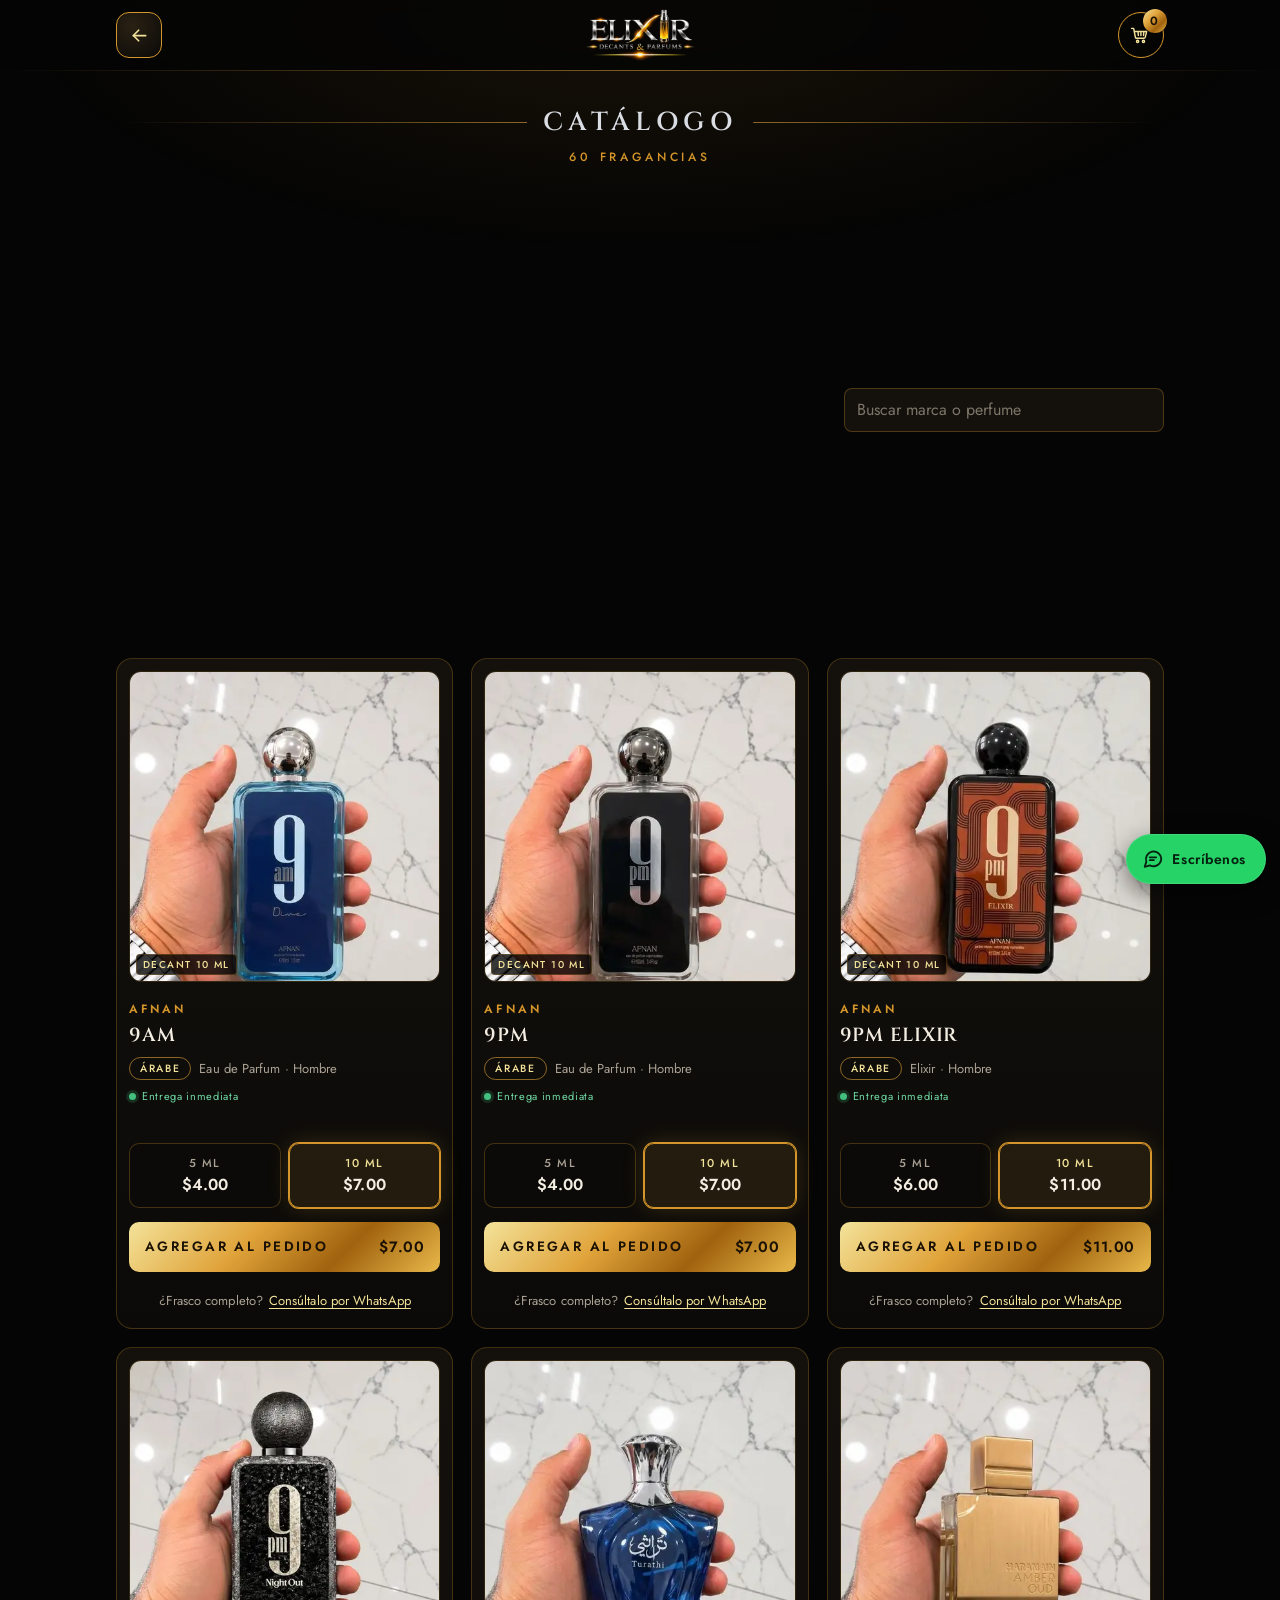
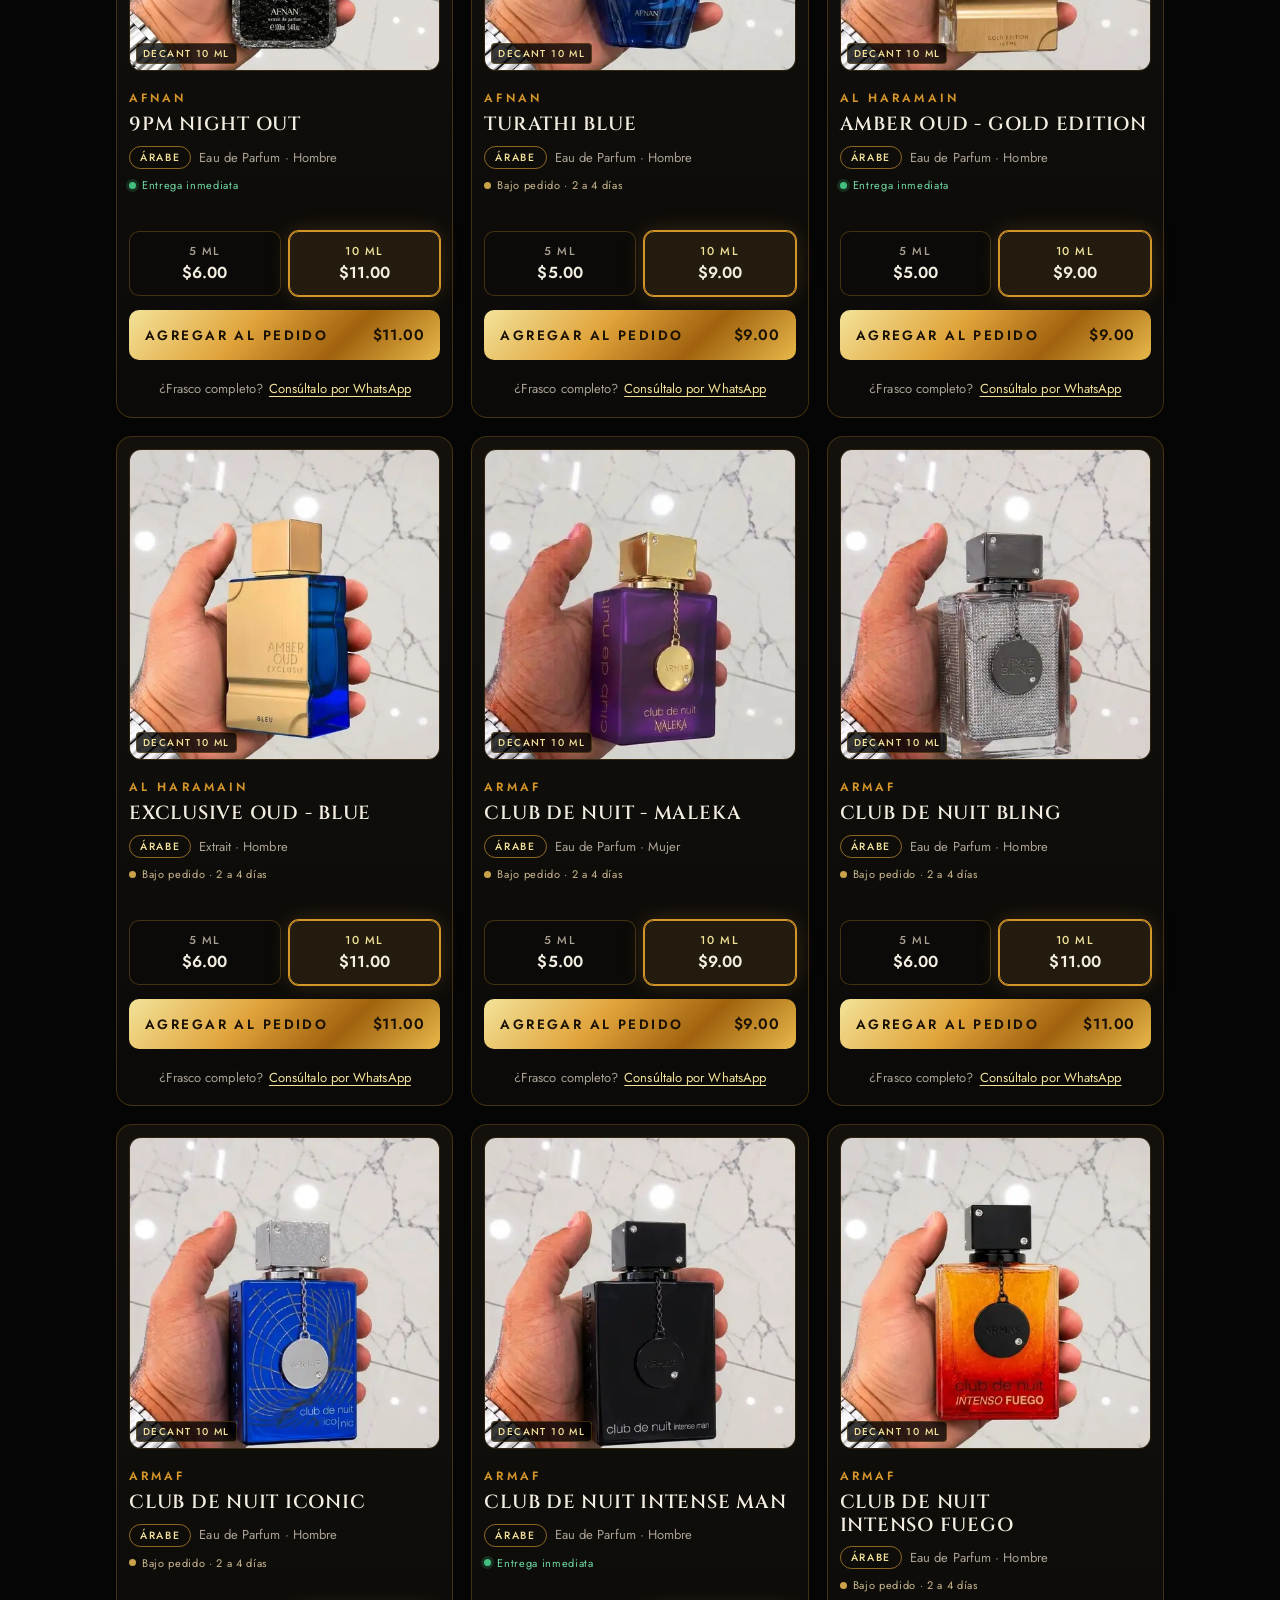
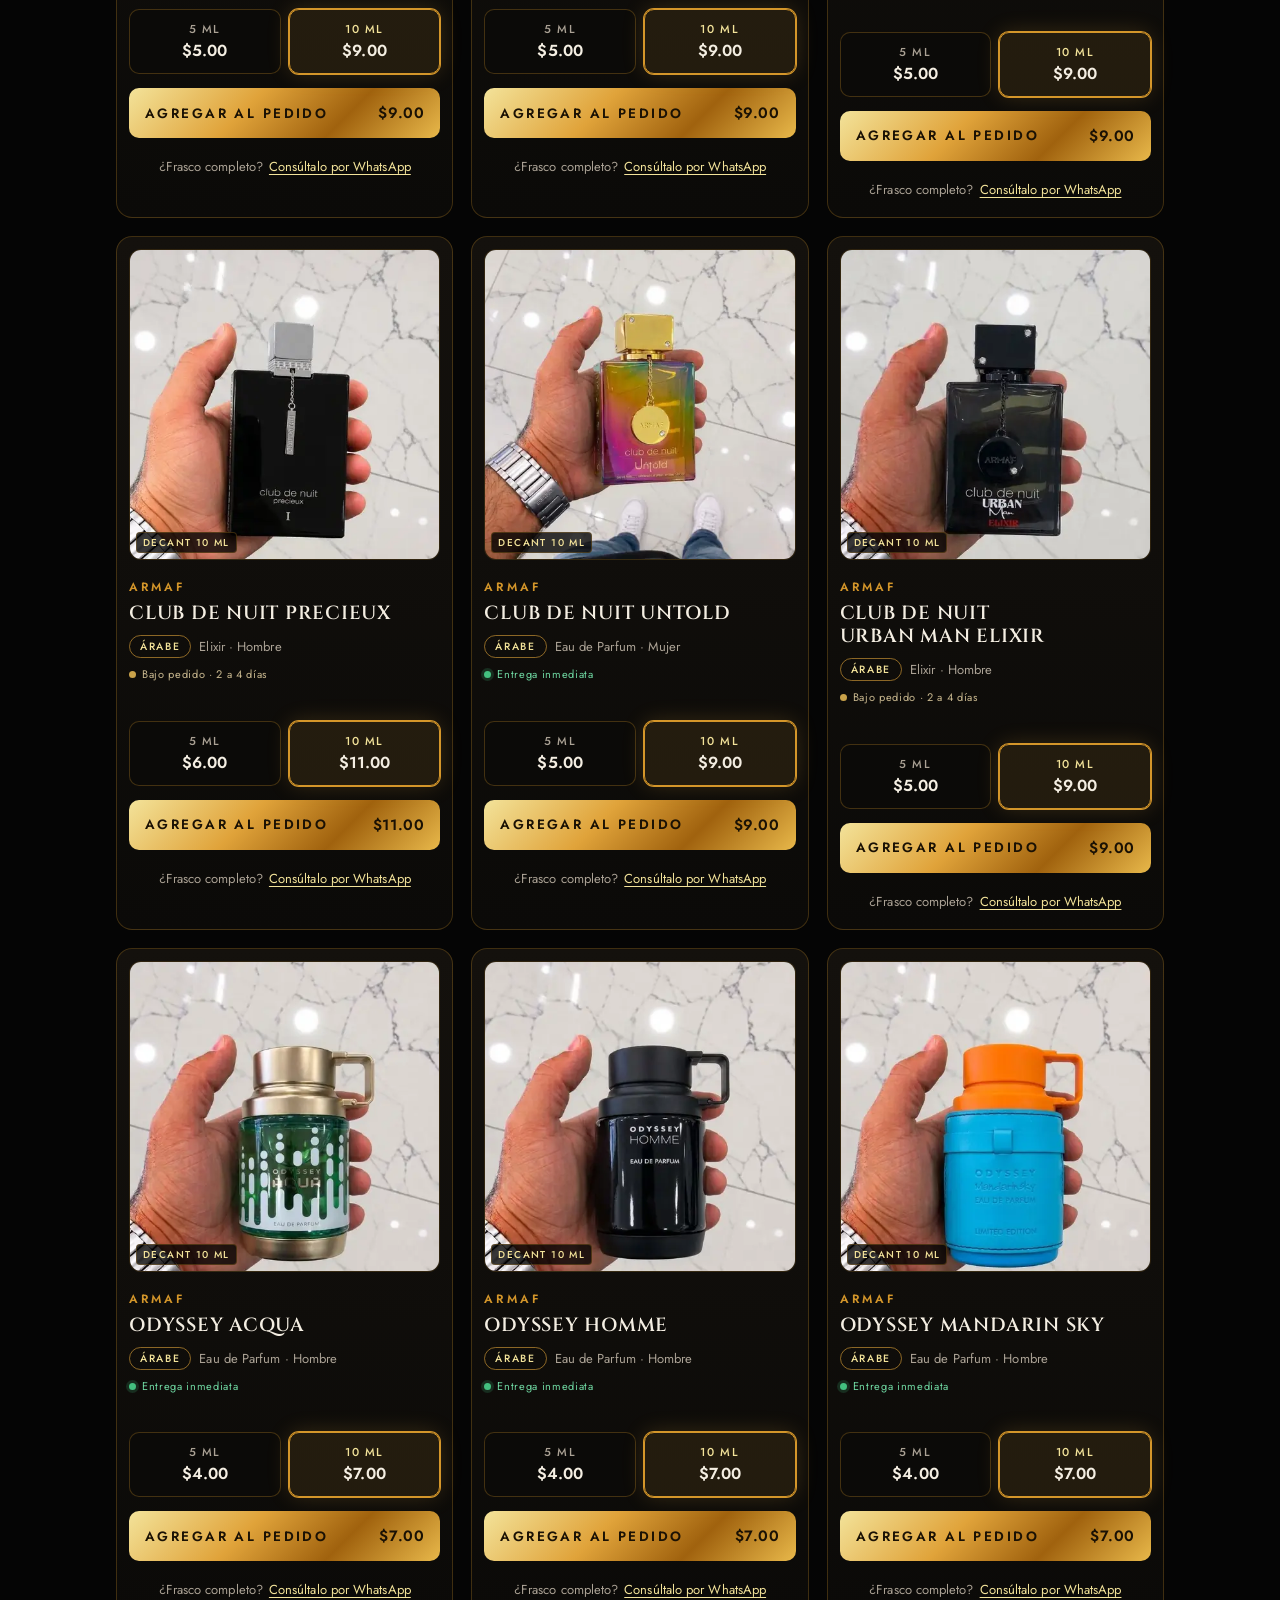
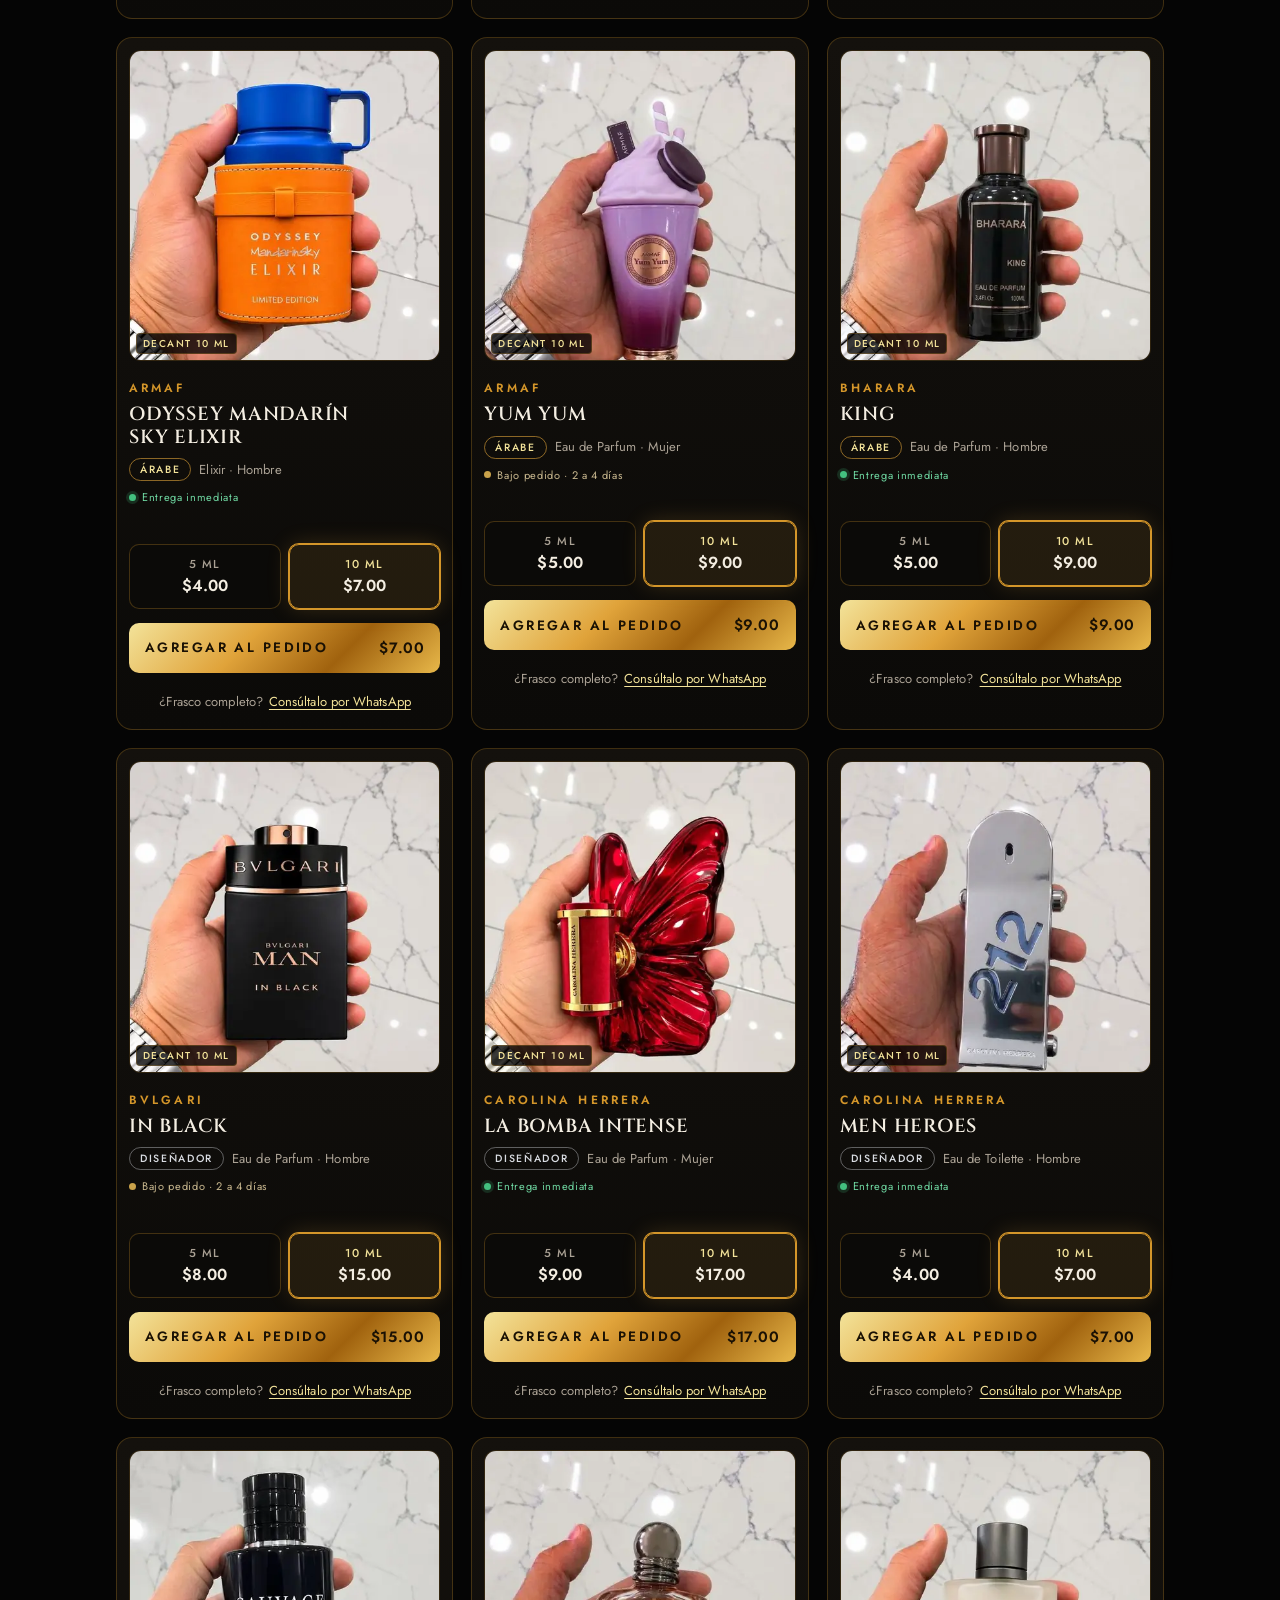
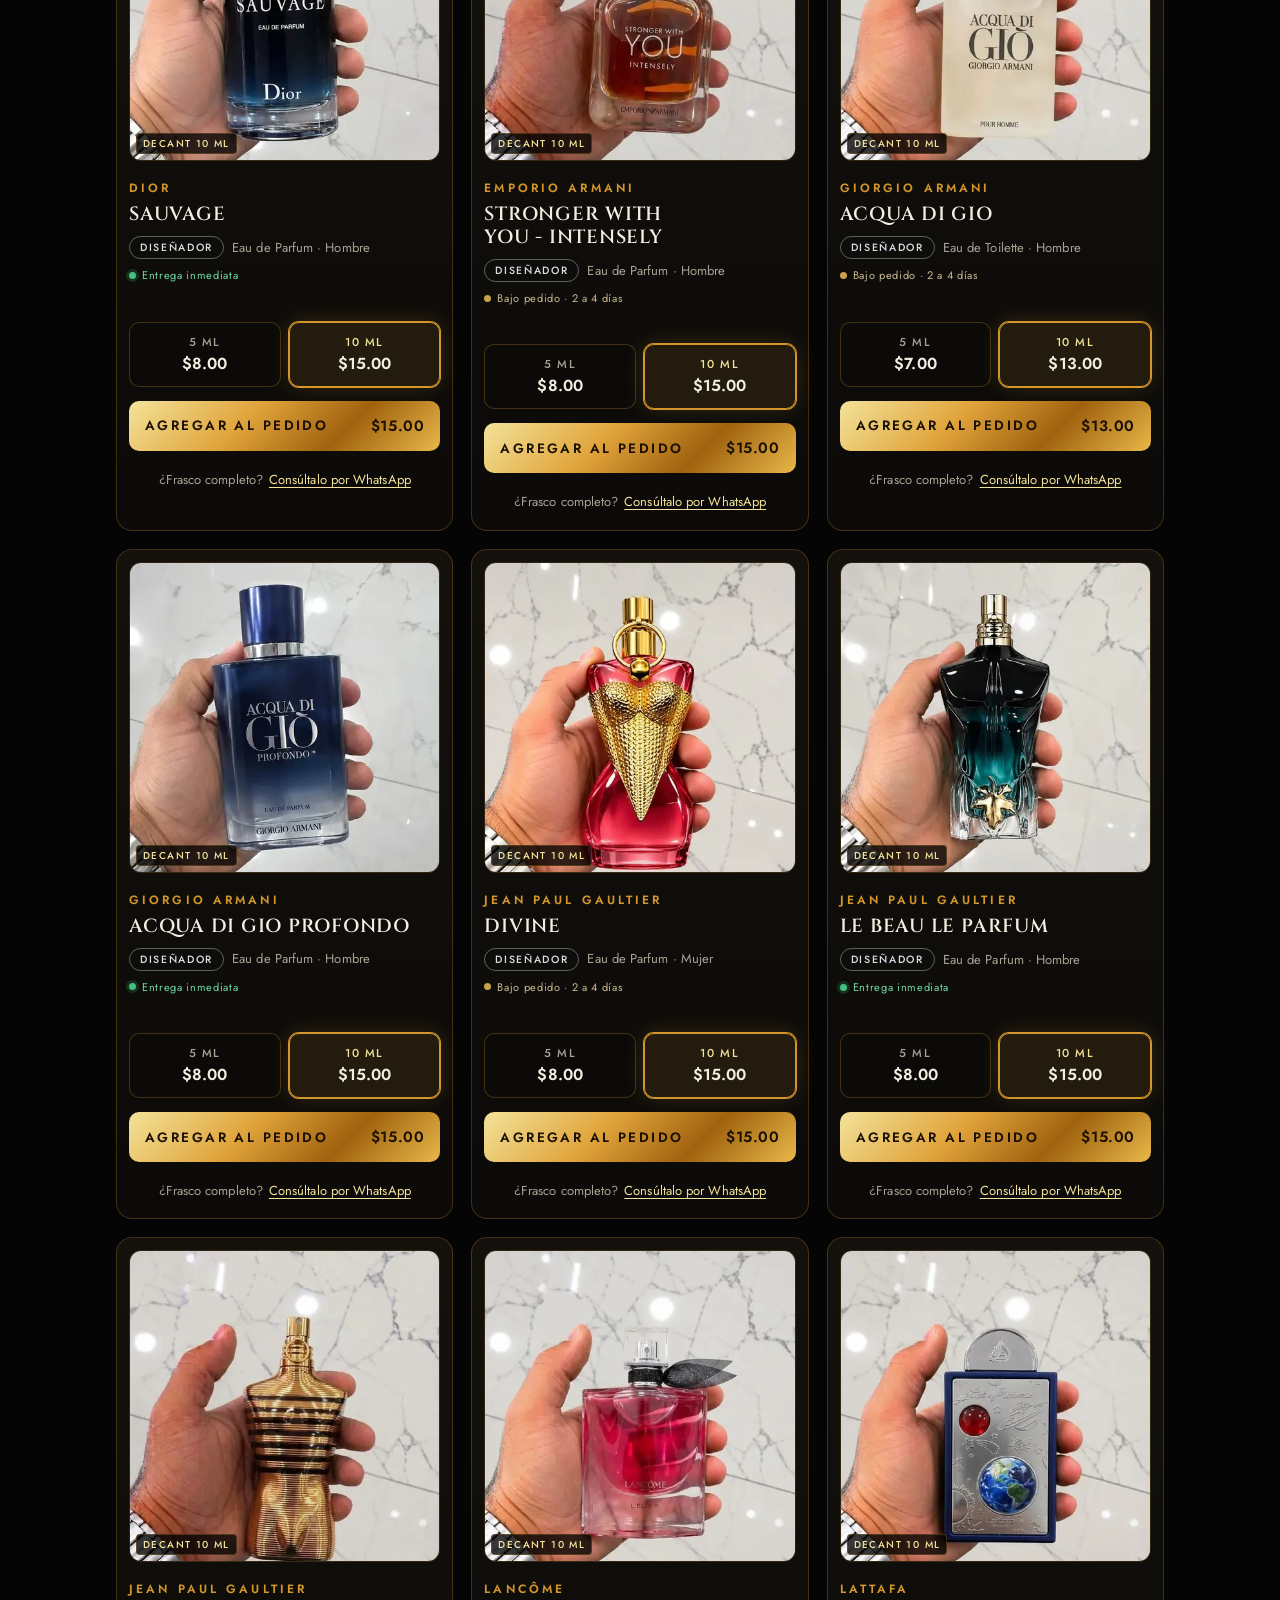
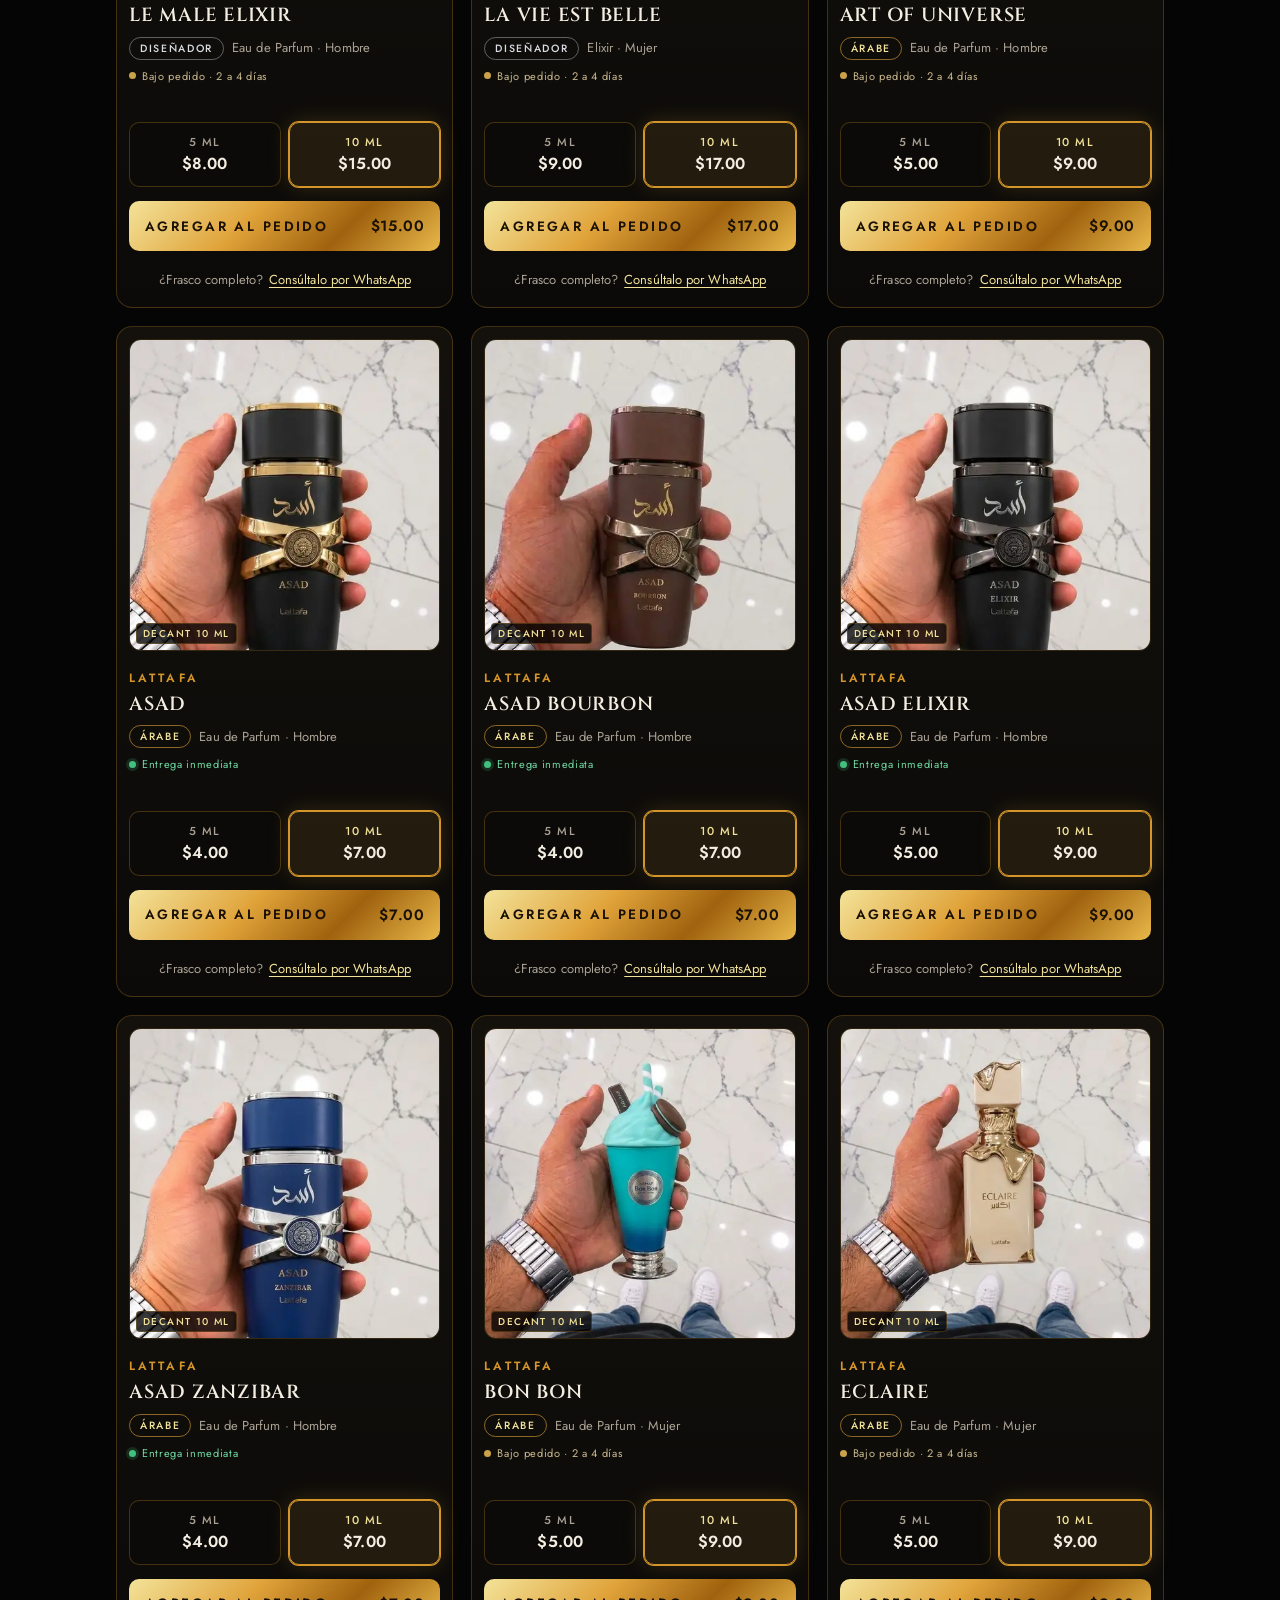
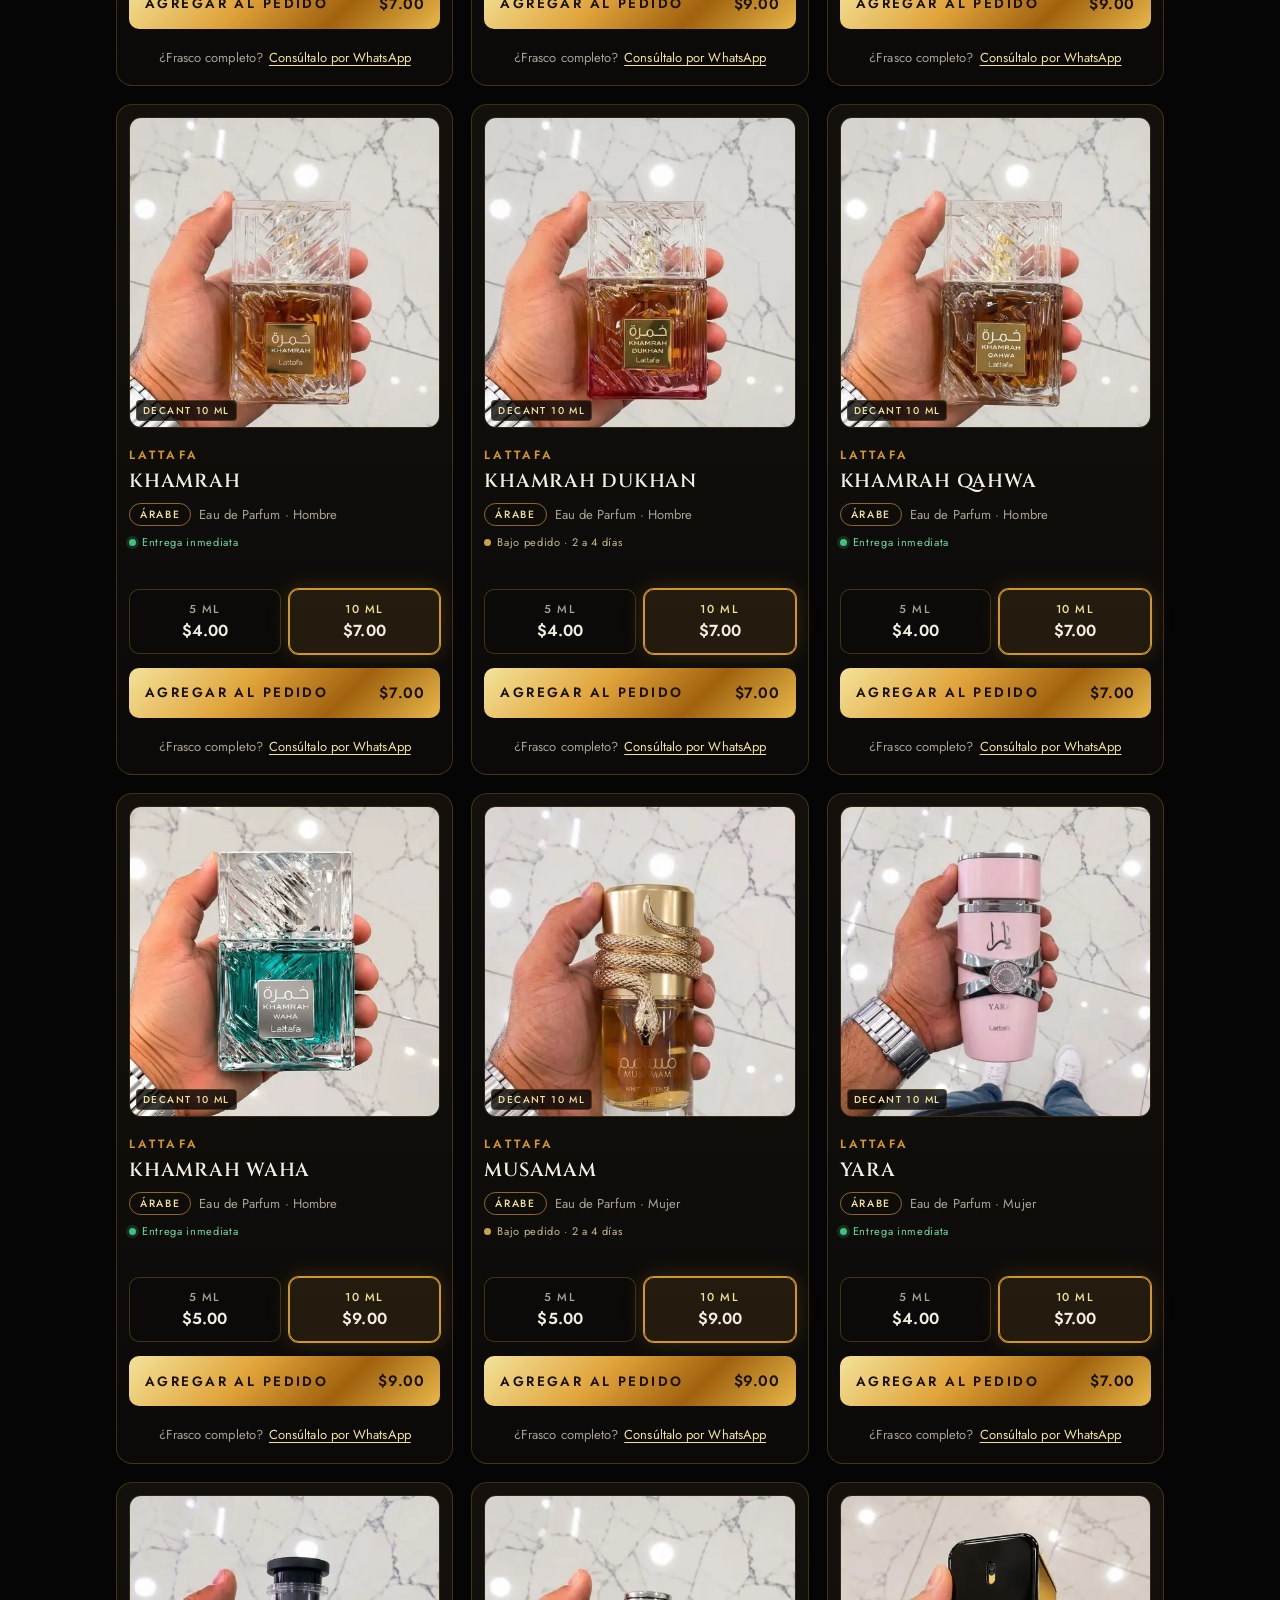
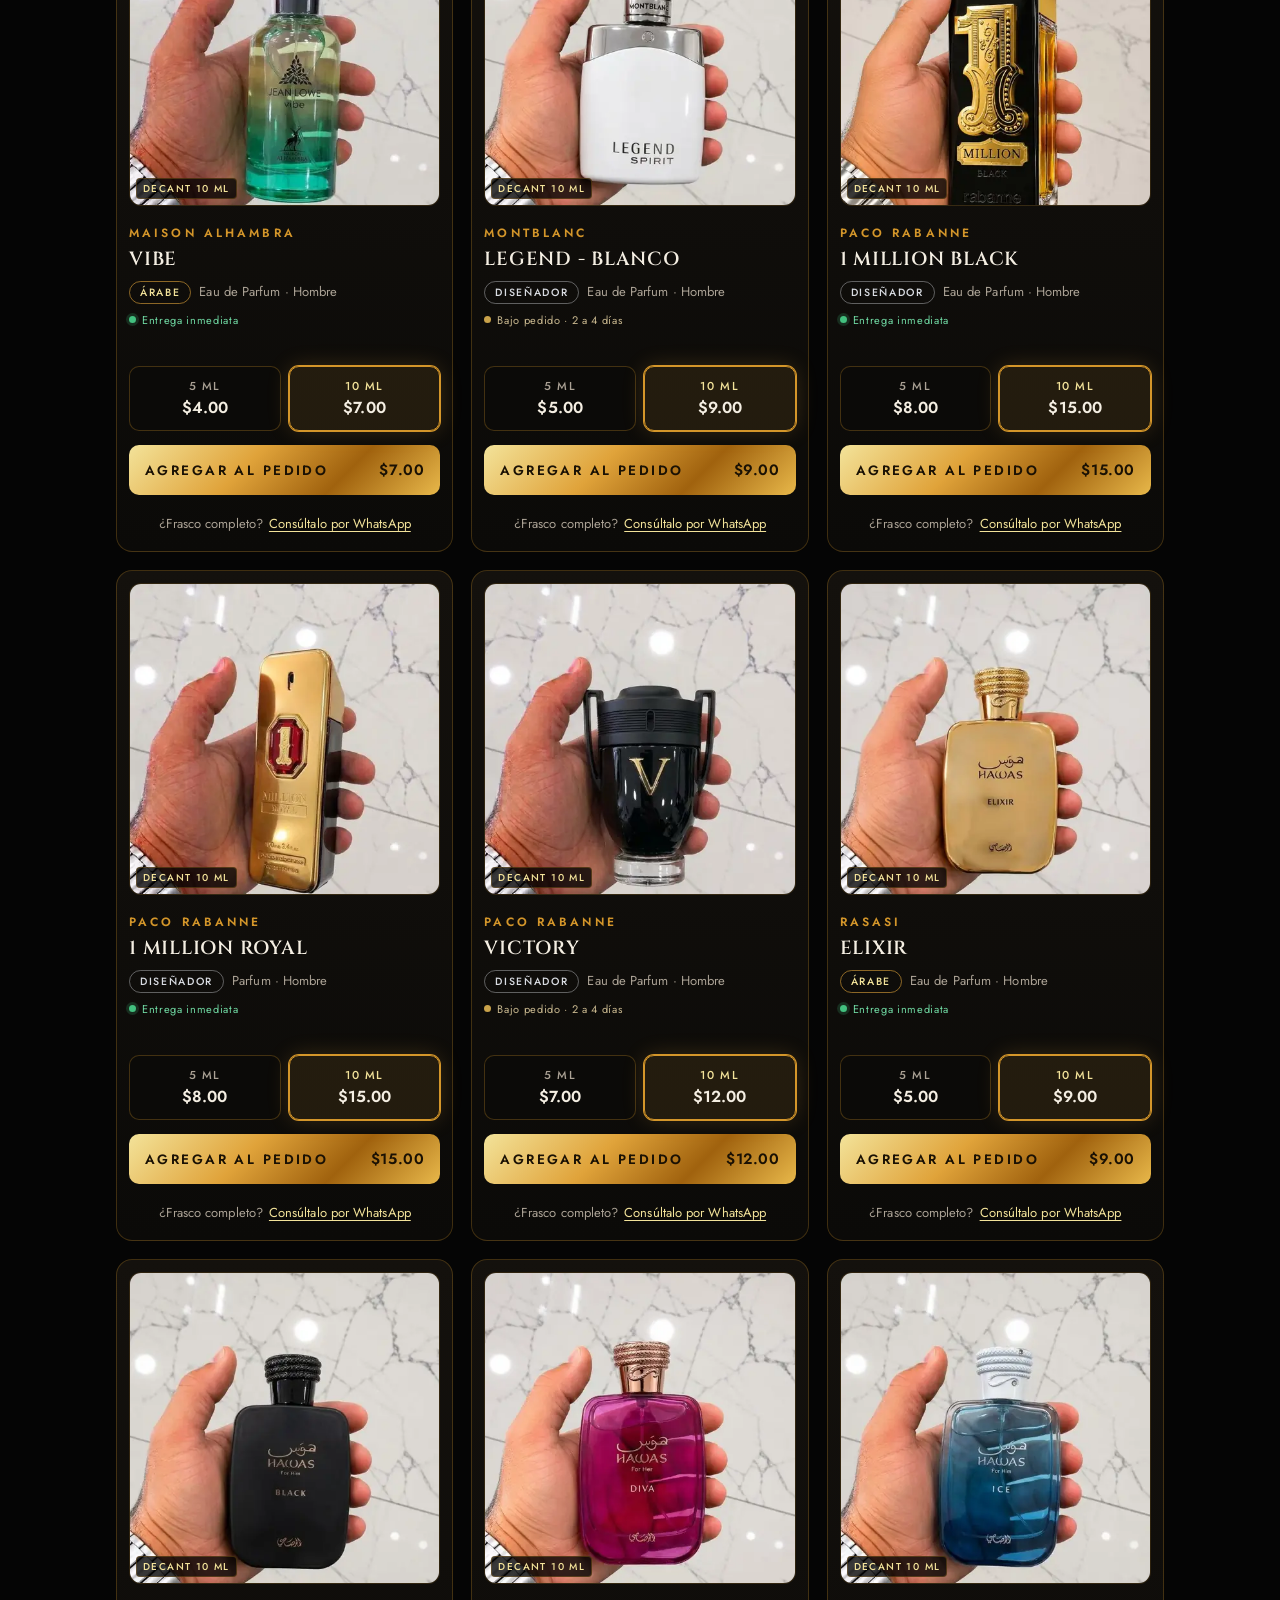
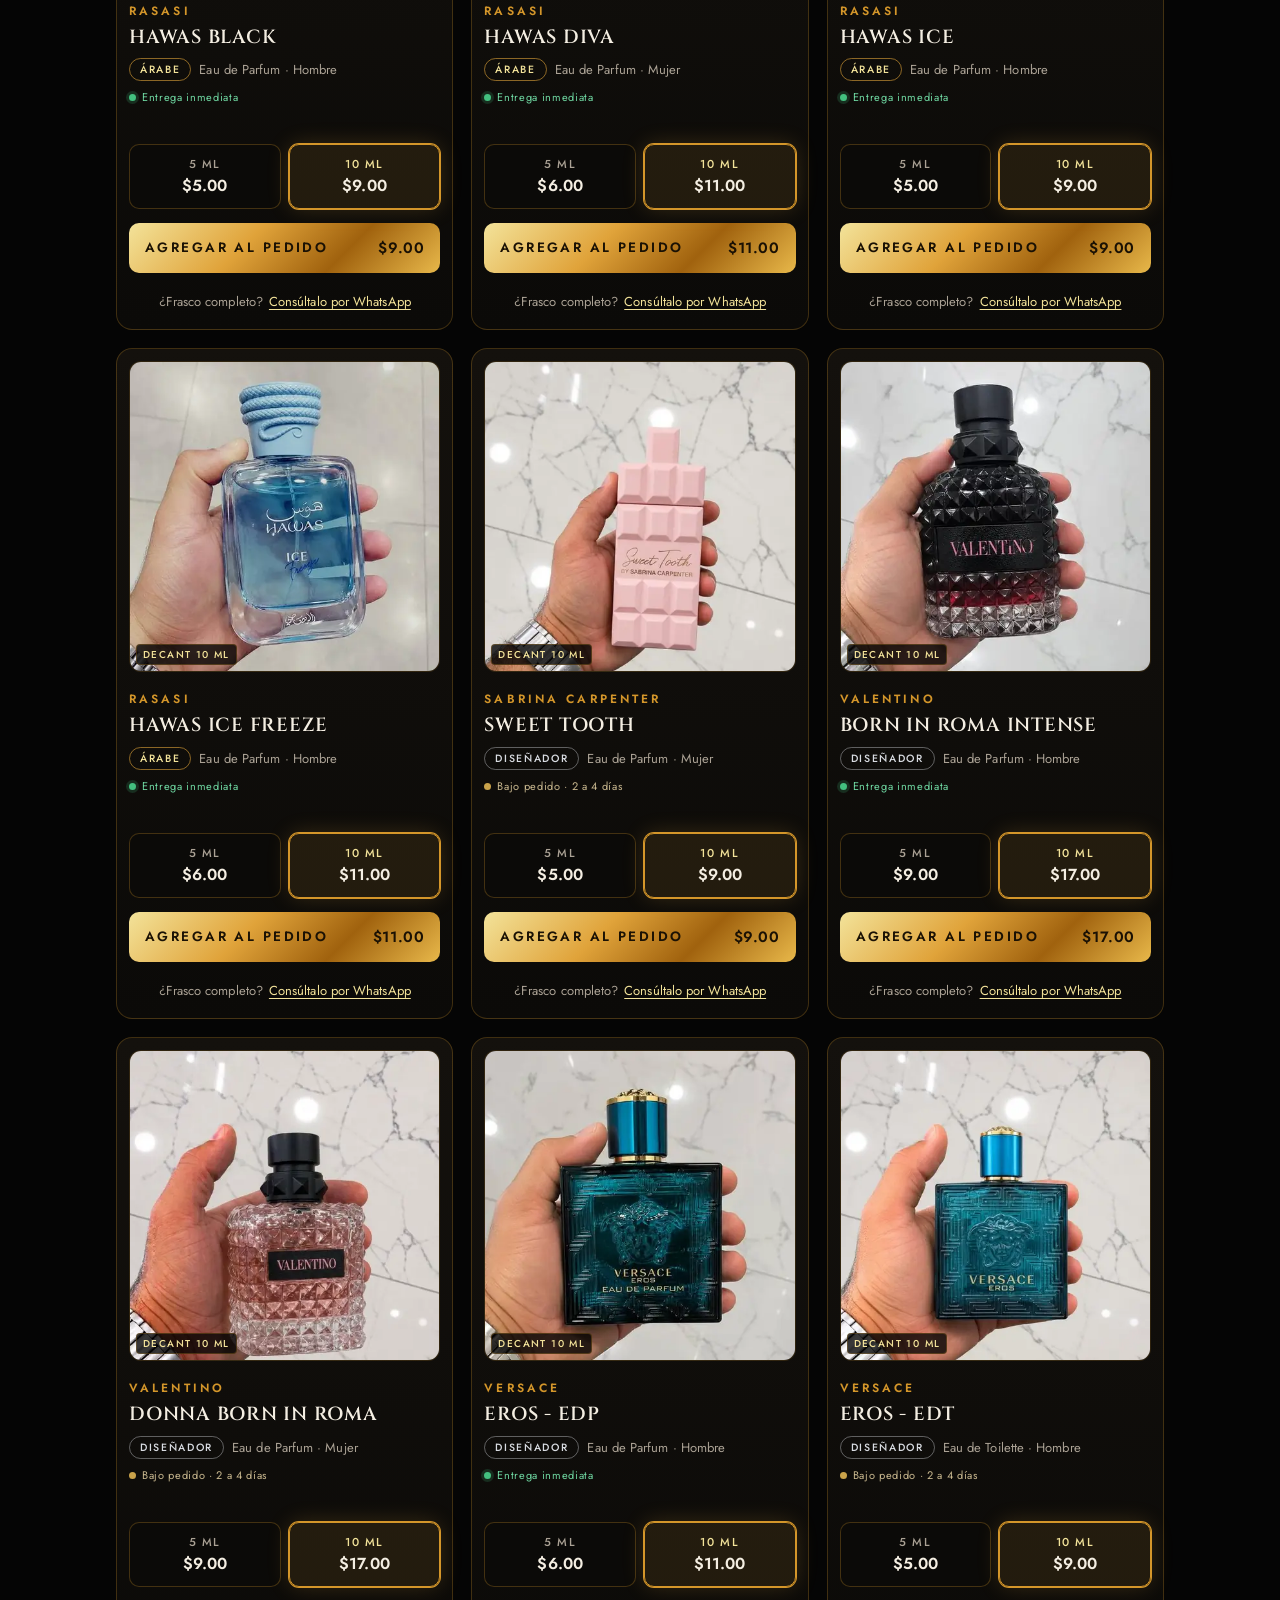
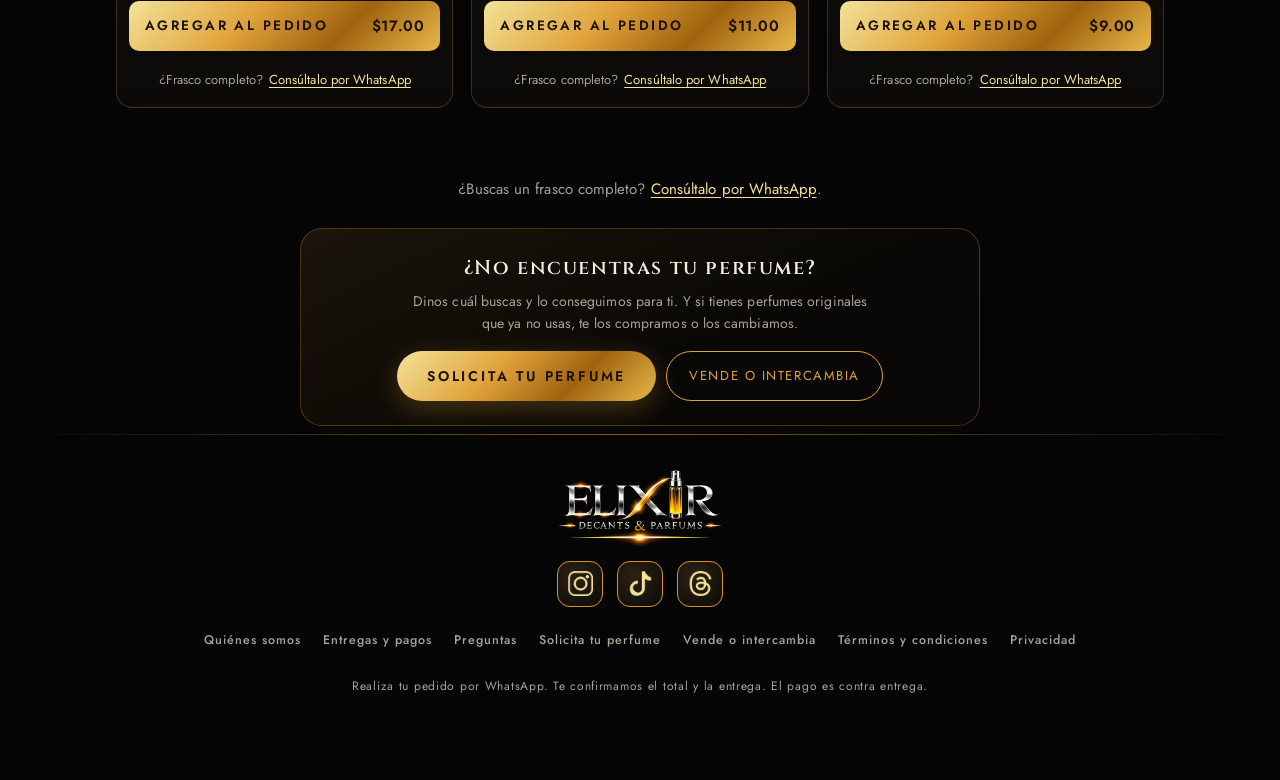
==== commit 73fd985a: "Update catalogo.html" ====
--- a/catalogo.html
+++ b/catalogo.html
@@ -24,6 +24,7 @@
 <link rel="stylesheet" href="assets/app.css?v=14">
 <!--SEO-LD--><script type="application/ld+json">{"@context":"https://schema.org","@type":"ItemList","name":"Catálogo de decants de perfumes originales · ELIXIR Decants & Parfums","numberOfItems":60,"itemListElement":[{"@type":"ListItem","position":1,"item":{"@type":"Product","name":"Decant Afnan 9am Eau de Parfum","brand":{"@type":"Brand","name":"Afnan"},"description":"Decant de Afnan 9am Eau de Parfum original en frasco de 5 y 10 ml. Eau de Parfum · Árabe · Hombre.","url":"https://elixirpty.github.io/catalogo.html#PF-040","offers":{"@type":"AggregateOffer","priceCurrency":"USD","lowPrice":"4.00","highPrice":"7.00","offerCount":2,"availability":"https://schema.org/InStock","areaServed":"PA"},"image":"https://elixirpty.github.io/fotos/PF-040-ed1f9771.webp"}},{"@type":"ListItem","position":2,"item":{"@type":"Product","name":"Decant Afnan 9PM Eau de Parfum","brand":{"@type":"Brand","name":"Afnan"},"description":"Decant de Afnan 9PM Eau de Parfum original en frasco de 5 y 10 ml. Eau de Parfum · Árabe · Hombre.","url":"https://elixirpty.github.io/catalogo.html#PF-014","offers":{"@type":"AggregateOffer","priceCurrency":"USD","lowPrice":"4.00","highPrice":"7.00","offerCount":2,"availability":"https://schema.org/InStock","areaServed":"PA"},"image":"https://elixirpty.github.io/fotos/PF-014-bc10782d.webp"}},{"@type":"ListItem","position":3,"item":{"@type":"Product","name":"Decant Afnan 9pm Elixir Elixir","brand":{"@type":"Brand","name":"Afnan"},"description":"Decant de Afnan 9pm Elixir Elixir original en frasco de 5 y 10 ml. Elixir · Árabe · Hombre.","url":"https://elixirpty.github.io/catalogo.html#PF-026","offers":{"@type":"AggregateOffer","priceCurrency":"USD","lowPrice":"6.00","highPrice":"11.00","offerCount":2,"availability":"https://schema.org/InStock","areaServed":"PA"},"image":"https://elixirpty.github.io/fotos/PF-026-91c41167.webp"}},{"@type":"ListItem","position":4,"item":{"@type":"Product","name":"Decant Afnan 9pm Night Out Eau de Parfum","brand":{"@type":"Brand","name":"Afnan"},"description":"Decant de Afnan 9pm Night Out Eau de Parfum original en frasco de 5 y 10 ml. Eau de Parfum · Árabe · Hombre.","url":"https://elixirpty.github.io/catalogo.html#PF-049","offers":{"@type":"AggregateOffer","priceCurrency":"USD","lowPrice":"6.00","highPrice":"11.00","offerCount":2,"availability":"https://schema.org/InStock","areaServed":"PA"},"image":"https://elixirpty.github.io/fotos/PF-049-fb5b63c3.webp"}},{"@type":"ListItem","position":5,"item":{"@type":"Product","name":"Decant Afnan Turathi Blue Eau de Parfum","brand":{"@type":"Brand","name":"Afnan"},"description":"Decant de Afnan Turathi Blue Eau de Parfum original en frasco de 5 y 10 ml. Eau de Parfum · Árabe · Hombre.","url":"https://elixirpty.github.io/catalogo.html#PF-039","offers":{"@type":"AggregateOffer","priceCurrency":"USD","lowPrice":"5.00","highPrice":"9.00","offerCount":2,"availability":"https://schema.org/InStock","areaServed":"PA"},"image":"https://elixirpty.github.io/fotos/PF-039-587cfe97.webp"}},{"@type":"ListItem","position":6,"item":{"@type":"Product","name":"Decant Al Haramain Amber Oud - Gold Edition Eau de Parfum","brand":{"@type":"Brand","name":"Al Haramain"},"description":"Decant de Al Haramain Amber Oud - Gold Edition Eau de Parfum original en frasco de 5 y 10 ml. Eau de Parfum · Árabe · Hombre.","url":"https://elixirpty.github.io/catalogo.html#PF-033","offers":{"@type":"AggregateOffer","priceCurrency":"USD","lowPrice":"5.00","highPrice":"9.00","offerCount":2,"availability":"https://schema.org/InStock","areaServed":"PA"},"image":"https://elixirpty.github.io/fotos/PF-033-2d150a72.webp"}},{"@type":"ListItem","position":7,"item":{"@type":"Product","name":"Decant Al Haramain Exclusive Oud - Blue Extrait","brand":{"@type":"Brand","name":"Al Haramain"},"description":"Decant de Al Haramain Exclusive Oud - Blue Extrait original en frasco de 5 y 10 ml. Extrait · Árabe · Hombre.","url":"https://elixirpty.github.io/catalogo.html#PF-052","offers":{"@type":"AggregateOffer","priceCurrency":"USD","lowPrice":"6.00","highPrice":"11.00","offerCount":2,"availability":"https://schema.org/InStock","areaServed":"PA"},"image":"https://elixirpty.github.io/fotos/PF-052-702320f8.webp"}},{"@type":"ListItem","position":8,"item":{"@type":"Product","name":"Decant Armaf Club de Nuit - Maleka Eau de Parfum","brand":{"@type":"Brand","name":"Armaf"},"description":"Decant de Armaf Club de Nuit - Maleka Eau de Parfum original en frasco de 5 y 10 ml. Eau de Parfum · Árabe · Mujer.","url":"https://elixirpty.github.io/catalogo.html#PF-054","offers":{"@type":"AggregateOffer","priceCurrency":"USD","lowPrice":"5.00","highPrice":"9.00","offerCount":2,"availability":"https://schema.org/InStock","areaServed":"PA"},"image":"https://elixirpty.github.io/fotos/PF-054-c52cb536.webp"}},{"@type":"ListItem","position":9,"item":{"@type":"Product","name":"Decant Armaf Club de Nuit Bling Eau de Parfum","brand":{"@type":"Brand","name":"Armaf"},"description":"Decant de Armaf Club de Nuit Bling Eau de Parfum original en frasco de 5 y 10 ml. Eau de Parfum · Árabe · Hombre.","url":"https://elixirpty.github.io/catalogo.html#PF-024","offers":{"@type":"AggregateOffer","priceCurrency":"USD","lowPrice":"6.00","highPrice":"11.00","offerCount":2,"availability":"https://schema.org/InStock","areaServed":"PA"},"image":"https://elixirpty.github.io/fotos/PF-024-602f1868.webp"}},{"@type":"ListItem","position":10,"item":{"@type":"Product","name":"Decant Armaf Club de Nuit Iconic Eau de Parfum","brand":{"@type":"Brand","name":"Armaf"},"description":"Decant de Armaf Club de Nuit Iconic Eau de Parfum original en frasco de 5 y 10 ml. Eau de Parfum · Árabe · Hombre.","url":"https://elixirpty.github.io/catalogo.html#PF-025","offers":{"@type":"AggregateOffer","priceCurrency":"USD","lowPrice":"5.00","highPrice":"9.00","offerCount":2,"availability":"https://schema.org/InStock","areaServed":"PA"},"image":"https://elixirpty.github.io/fotos/PF-025-1d24795b.webp"}},{"@type":"ListItem","position":11,"item":{"@type":"Product","name":"Decant Armaf Club de Nuit Intense Man Eau de Parfum","brand":{"@type":"Brand","name":"Armaf"},"description":"Decant de Armaf Club de Nuit Intense Man Eau de Parfum original en frasco de 5 y 10 ml. Eau de Parfum · Árabe · Hombre.","url":"https://elixirpty.github.io/catalogo.html#PF-032","offers":{"@type":"AggregateOffer","priceCurrency":"USD","lowPrice":"5.00","highPrice":"9.00","offerCount":2,"availability":"https://schema.org/InStock","areaServed":"PA"},"image":"https://elixirpty.github.io/fotos/PF-032-82d53ed5.webp"}},{"@type":"ListItem","position":12,"item":{"@type":"Product","name":"Decant Armaf Club de Nuit Intenso Fuego Eau de Parfum","brand":{"@type":"Brand","name":"Armaf"},"description":"Decant de Armaf Club de Nuit Intenso Fuego Eau de Parfum original en frasco de 5 y 10 ml. Eau de Parfum · Árabe · Hombre.","url":"https://elixirpty.github.io/catalogo.html#PF-041","offers":{"@type":"AggregateOffer","priceCurrency":"USD","lowPrice":"5.00","highPrice":"9.00","offerCount":2,"availability":"https://schema.org/InStock","areaServed":"PA"},"image":"https://elixirpty.github.io/fotos/PF-041-28259e54.webp"}},{"@type":"ListItem","position":13,"item":{"@type":"Product","name":"Decant Armaf Club de Nuit Precieux Elixir","brand":{"@type":"Brand","name":"Armaf"},"description":"Decant de Armaf Club de Nuit Precieux Elixir original en frasco de 5 y 10 ml. Elixir · Árabe · Hombre.","url":"https://elixirpty.github.io/catalogo.html#PF-043","offers":{"@type":"AggregateOffer","priceCurrency":"USD","lowPrice":"6.00","highPrice":"11.00","offerCount":2,"availability":"https://schema.org/InStock","areaServed":"PA"},"image":"https://elixirpty.github.io/fotos/PF-043-bbf62ee0.webp"}},{"@type":"ListItem","position":14,"item":{"@type":"Product","name":"Decant Armaf Club de Nuit Untold Eau de Parfum","brand":{"@type":"Brand","name":"Armaf"},"description":"Decant de Armaf Club de Nuit Untold Eau de Parfum original en frasco de 5 y 10 ml. Eau de Parfum · Árabe · Mujer.","url":"https://elixirpty.github.io/catalogo.html#PF-060","offers":{"@type":"AggregateOffer","priceCurrency":"USD","lowPrice":"5.00","highPrice":"9.00","offerCount":2,"availability":"https://schema.org/InStock","areaServed":"PA"},"image":"https://elixirpty.github.io/fotos/PF-060-b6eab7b1.webp"}},{"@type":"ListItem","position":15,"item":{"@type":"Product","name":"Decant Armaf Club de Nuit Urban Man Elixir Elixir","brand":{"@type":"Brand","name":"Armaf"},"description":"Decant de Armaf Club de Nuit Urban Man Elixir Elixir original en frasco de 5 y 10 ml. Elixir · Árabe · Hombre.","url":"https://elixirpty.github.io/catalogo.html#PF-021","offers":{"@type":"AggregateOffer","priceCurrency":"USD","lowPrice":"5.00","highPrice":"9.00","offerCount":2,"availability":"https://schema.org/InStock","areaServed":"PA"},"image":"https://elixirpty.github.io/fotos/PF-021-3bd75e98.webp"}},{"@type":"ListItem","position":16,"item":{"@type":"Product","name":"Decant Armaf Odyssey Acqua Eau de Parfum","brand":{"@type":"Brand","name":"Armaf"},"description":"Decant de Armaf Odyssey Acqua Eau de Parfum original en frasco de 5 y 10 ml. Eau de Parfum · Árabe · Hombre.","url":"https://elixirpty.github.io/catalogo.html#PF-018","offers":{"@type":"AggregateOffer","priceCurrency":"USD","lowPrice":"4.00","highPrice":"7.00","offerCount":2,"availability":"https://schema.org/InStock","areaServed":"PA"},"image":"https://elixirpty.github.io/fotos/PF-018-634a1adf.webp"}},{"@type":"ListItem","position":17,"item":{"@type":"Product","name":"Decant Armaf Odyssey Homme Eau de Parfum","brand":{"@type":"Brand","name":"Armaf"},"description":"Decant de Armaf Odyssey Homme Eau de Parfum original en frasco de 5 y 10 ml. Eau de Parfum · Árabe · Hombre.","url":"https://elixirpty.github.io/catalogo.html#PF-020","offers":{"@type":"AggregateOffer","priceCurrency":"USD","lowPrice":"4.00","highPrice":"7.00","offerCount":2,"availability":"https://schema.org/InStock","areaServed":"PA"},"image":"https://elixirpty.github.io/fotos/PF-020-40a2c4ef.webp"}},{"@type":"ListItem","position":18,"item":{"@type":"Product","name":"Decant Armaf Odyssey Mandarin Sky Eau de Parfum","brand":{"@type":"Brand","name":"Armaf"},"description":"Decant de Armaf Odyssey Mandarin Sky Eau de Parfum original en frasco de 5 y 10 ml. Eau de Parfum · Árabe · Hombre.","url":"https://elixirpty.github.io/catalogo.html#PF-023","offers":{"@type":"AggregateOffer","priceCurrency":"USD","lowPrice":"4.00","highPrice":"7.00","offerCount":2,"availability":"https://schema.org/InStock","areaServed":"PA"},"image":"https://elixirpty.github.io/fotos/PF-023-4591f5e9.webp"}},{"@type":"ListItem","position":19,"item":{"@type":"Product","name":"Decant Armaf Odyssey Mandarín Sky Elixir Elixir","brand":{"@type":"Brand","name":"Armaf"},"description":"Decant de Armaf Odyssey Mandarín Sky Elixir Elixir original en frasco de 5 y 10 ml. Elixir · Árabe · Hombre.","url":"https://elixirpty.github.io/catalogo.html#PF-007","offers":{"@type":"AggregateOffer","priceCurrency":"USD","lowPrice":"4.00","highPrice":"7.00","offerCount":2,"availability":"https://schema.org/InStock","areaServed":"PA"},"image":"https://elixirpty.github.io/img/perfumes/PF-007.webp"}},{"@type":"ListItem","position":20,"item":{"@type":"Product","name":"Decant Armaf Yum Yum Eau de Parfum","brand":{"@type":"Brand","name":"Armaf"},"description":"Decant de Armaf Yum Yum Eau de Parfum original en frasco de 5 y 10 ml. Eau de Parfum · Árabe · Mujer.","url":"https://elixirpty.github.io/catalogo.html#PF-056","offers":{"@type":"AggregateOffer","priceCurrency":"USD","lowPrice":"5.00","highPrice":"9.00","offerCount":2,"availability":"https://schema.org/InStock","areaServed":"PA"},"image":"https://elixirpty.github.io/fotos/PF-056-22cf0f5a.webp"}},{"@type":"ListItem","position":21,"item":{"@type":"Product","name":"Decant Bharara King Eau de Parfum","brand":{"@type":"Brand","name":"Bharara"},"description":"Decant de Bharara King Eau de Parfum original en frasco de 5 y 10 ml. Eau de Parfum · Árabe · Hombre.","url":"https://elixirpty.github.io/catalogo.html#PF-038","offers":{"@type":"AggregateOffer","priceCurrency":"USD","lowPrice":"5.00","highPrice":"9.00","offerCount":2,"availability":"https://schema.org/InStock","areaServed":"PA"},"image":"https://elixirpty.github.io/fotos/PF-038-4ab6685a.webp"}},{"@type":"ListItem","position":22,"item":{"@type":"Product","name":"Decant Bvlgari In Black Eau de Parfum","brand":{"@type":"Brand","name":"Bvlgari"},"description":"Decant de Bvlgari In Black Eau de Parfum original en frasco de 5 y 10 ml. Eau de Parfum · Diseñador · Hombre.","url":"https://elixirpty.github.io/catalogo.html#PF-012","offers":{"@type":"AggregateOffer","priceCurrency":"USD","lowPrice":"8.00","highPrice":"15.00","offerCount":2,"availability":"https://schema.org/InStock","areaServed":"PA"},"image":"https://elixirpty.github.io/fotos/PF-012-a4eea6f9.webp"}},{"@type":"ListItem","position":23,"item":{"@type":"Product","name":"Decant Carolina Herrera La Bomba Intense Eau de Parfum","brand":{"@type":"Brand","name":"Carolina Herrera"},"description":"Decant de Carolina Herrera La Bomba Intense Eau de Parfum original en frasco de 5 y 10 ml. Eau de Parfum · Diseñador · Mujer.","url":"https://elixirpty.github.io/catalogo.html#PF-013","offers":{"@type":"AggregateOffer","priceCurrency":"USD","lowPrice":"9.00","highPrice":"17.00","offerCount":2,"availability":"https://schema.org/InStock","areaServed":"PA"},"image":"https://elixirpty.github.io/fotos/PF-013-ecf822df.webp"}},{"@type":"ListItem","position":24,"item":{"@type":"Product","name":"Decant Carolina Herrera Men Heroes Eau de Toilette","brand":{"@type":"Brand","name":"Carolina Herrera"},"description":"Decant de Carolina Herrera Men Heroes Eau de Toilette original en frasco de 5 y 10 ml. Eau de Toilette · Diseñador · Hombre.","url":"https://elixirpty.github.io/catalogo.html#PF-015","offers":{"@type":"AggregateOffer","priceCurrency":"USD","lowPrice":"4.00","highPrice":"7.00","offerCount":2,"availability":"https://schema.org/InStock","areaServed":"PA"},"image":"https://elixirpty.github.io/fotos/PF-015-9047aa7a.webp"}},{"@type":"ListItem","position":25,"item":{"@type":"Product","name":"Decant Dior Sauvage Eau de Parfum","brand":{"@type":"Brand","name":"Dior"},"description":"Decant de Dior Sauvage Eau de Parfum original en frasco de 5 y 10 ml. Eau de Parfum · Diseñador · Hombre.","url":"https://elixirpty.github.io/catalogo.html#PF-001","offers":{"@type":"AggregateOffer","priceCurrency":"USD","lowPrice":"8.00","highPrice":"15.00","offerCount":2,"availability":"https://schema.org/InStock","areaServed":"PA"},"image":"https://elixirpty.github.io/img/perfumes/PF-001.webp"}},{"@type":"ListItem","position":26,"item":{"@type":"Product","name":"Decant Emporio Armani Stronger With You - Intensely Eau de Parfum","brand":{"@type":"Brand","name":"Emporio Armani"},"description":"Decant de Emporio Armani Stronger With You - Intensely Eau de Parfum original en frasco de 5 y 10 ml. Eau de Parfum · Diseñador · Hombre.","url":"https://elixirpty.github.io/catalogo.html#PF-030","offers":{"@type":"AggregateOffer","priceCurrency":"USD","lowPrice":"8.00","highPrice":"15.00","offerCount":2,"availability":"https://schema.org/InStock","areaServed":"PA"},"image":"https://elixirpty.github.io/fotos/PF-030-419fdd05.webp"}},{"@type":"ListItem","position":27,"item":{"@type":"Product","name":"Decant Giorgio Armani Acqua di Gio Eau de Toilette","brand":{"@type":"Brand","name":"Giorgio Armani"},"description":"Decant de Giorgio Armani Acqua di Gio Eau de Toilette original en frasco de 5 y 10 ml. Eau de Toilette · Diseñador · Hombre.","url":"https://elixirpty.github.io/catalogo.html#PF-010","offers":{"@type":"AggregateOffer","priceCurrency":"USD","lowPrice":"7.00","highPrice":"13.00","offerCount":2,"availability":"https://schema.org/InStock","areaServed":"PA"},"image":"https://elixirpty.github.io/fotos/PF-010-4c69db87.webp"}},{"@type":"ListItem","position":28,"item":{"@type":"Product","name":"Decant Giorgio Armani Acqua di Gio Profondo Eau de Parfum","brand":{"@type":"Brand","name":"Giorgio Armani"},"description":"Decant de Giorgio Armani Acqua di Gio Profondo Eau de Parfum original en frasco de 5 y 10 ml. Eau de Parfum · Diseñador · Hombre.","url":"https://elixirpty.github.io/catalogo.html#PF-004","offers":{"@type":"AggregateOffer","priceCurrency":"USD","lowPrice":"8.00","highPrice":"15.00","offerCount":2,"availability":"https://schema.org/InStock","areaServed":"PA"},"image":"https://elixirpty.github.io/img/perfumes/PF-004.webp"}},{"@type":"ListItem","position":29,"item":{"@type":"Product","name":"Decant Jean Paul Gaultier Divine Eau de Parfum","brand":{"@type":"Brand","name":"Jean Paul Gaultier"},"description":"Decant de Jean Paul Gaultier Divine Eau de Parfum original en frasco de 5 y 10 ml. Eau de Parfum · Diseñador · Mujer.","url":"https://elixirpty.github.io/catalogo.html#PF-009","offers":{"@type":"AggregateOffer","priceCurrency":"USD","lowPrice":"8.00","highPrice":"15.00","offerCount":2,"availability":"https://schema.org/InStock","areaServed":"PA"},"image":"https://elixirpty.github.io/fotos/PF-009-5ea302d5.webp"}},{"@type":"ListItem","position":30,"item":{"@type":"Product","name":"Decant Jean Paul Gaultier Le Beau Le Parfum Eau de Parfum","brand":{"@type":"Brand","name":"Jean Paul Gaultier"},"description":"Decant de Jean Paul Gaultier Le Beau Le Parfum Eau de Parfum original en frasco de 5 y 10 ml. Eau de Parfum · Diseñador · Hombre.","url":"https://elixirpty.github.io/catalogo.html#PF-011","offers":{"@type":"AggregateOffer","priceCurrency":"USD","lowPrice":"8.00","highPrice":"15.00","offerCount":2,"availability":"https://schema.org/InStock","areaServed":"PA"},"image":"https://elixirpty.github.io/fotos/PF-011-5fa4c511.webp"}},{"@type":"ListItem","position":31,"item":{"@type":"Product","name":"Decant Jean Paul Gaultier Le Male Elixir Eau de Parfum","brand":{"@type":"Brand","name":"Jean Paul Gaultier"},"description":"Decant de Jean Paul Gaultier Le Male Elixir Eau de Parfum original en frasco de 5 y 10 ml. Eau de Parfum · Diseñador · Hombre.","url":"https://elixirpty.github.io/catalogo.html#PF-053","offers":{"@type":"AggregateOffer","priceCurrency":"USD","lowPrice":"8.00","highPrice":"15.00","offerCount":2,"availability":"https://schema.org/InStock","areaServed":"PA"},"image":"https://elixirpty.github.io/fotos/PF-053-472837d4.webp"}},{"@type":"ListItem","position":32,"item":{"@type":"Product","name":"Decant Lancôme La Vie Est Belle Elixir","brand":{"@type":"Brand","name":"Lancôme"},"description":"Decant de Lancôme La Vie Est Belle Elixir original en frasco de 5 y 10 ml. Elixir · Diseñador · Mujer.","url":"https://elixirpty.github.io/catalogo.html#PF-044","offers":{"@type":"AggregateOffer","priceCurrency":"USD","lowPrice":"9.00","highPrice":"17.00","offerCount":2,"availability":"https://schema.org/InStock","areaServed":"PA"},"image":"https://elixirpty.github.io/fotos/PF-044-54ecf254.webp"}},{"@type":"ListItem","position":33,"item":{"@type":"Product","name":"Decant Lattafa Art of Universe Eau de Parfum","brand":{"@type":"Brand","name":"Lattafa"},"description":"Decant de Lattafa Art of Universe Eau de Parfum original en frasco de 5 y 10 ml. Eau de Parfum · Árabe · Hombre.","url":"https://elixirpty.github.io/catalogo.html#PF-037","offers":{"@type":"AggregateOffer","priceCurrency":"USD","lowPrice":"5.00","highPrice":"9.00","offerCount":2,"availability":"https://schema.org/InStock","areaServed":"PA"},"image":"https://elixirpty.github.io/fotos/PF-037-5c06ebbf.webp"}},{"@type":"ListItem","position":34,"item":{"@type":"Product","name":"Decant Lattafa Asad Eau de Parfum","brand":{"@type":"Brand","name":"Lattafa"},"description":"Decant de Lattafa Asad Eau de Parfum original en frasco de 5 y 10 ml. Eau de Parfum · Árabe · Hombre.","url":"https://elixirpty.github.io/catalogo.html#PF-029","offers":{"@type":"AggregateOffer","priceCurrency":"USD","lowPrice":"4.00","highPrice":"7.00","offerCount":2,"availability":"https://schema.org/InStock","areaServed":"PA"},"image":"https://elixirpty.github.io/fotos/PF-029-ad8ac2d7.webp"}},{"@type":"ListItem","position":35,"item":{"@type":"Product","name":"Decant Lattafa Asad Bourbon Eau de Parfum","brand":{"@type":"Brand","name":"Lattafa"},"description":"Decant de Lattafa Asad Bourbon Eau de Parfum original en frasco de 5 y 10 ml. Eau de Parfum · Árabe · Hombre.","url":"https://elixirpty.github.io/catalogo.html#PF-050","offers":{"@type":"AggregateOffer","priceCurrency":"USD","lowPrice":"4.00","highPrice":"7.00","offerCount":2,"availability":"https://schema.org/InStock","areaServed":"PA"},"image":"https://elixirpty.github.io/fotos/PF-050-7c8243f4.webp"}},{"@type":"ListItem","position":36,"item":{"@type":"Product","name":"Decant Lattafa Asad Elixir Eau de Parfum","brand":{"@type":"Brand","name":"Lattafa"},"description":"Decant de Lattafa Asad Elixir Eau de Parfum original en frasco de 5 y 10 ml. Eau de Parfum · Árabe · Hombre.","url":"https://elixirpty.github.io/catalogo.html#PF-051","offers":{"@type":"AggregateOffer","priceCurrency":"USD","lowPrice":"5.00","highPrice":"9.00","offerCount":2,"availability":"https://schema.org/InStock","areaServed":"PA"},"image":"https://elixirpty.github.io/fotos/PF-051-9481ca6d.webp"}},{"@type":"ListItem","position":37,"item":{"@type":"Product","name":"Decant Lattafa Asad Zanzibar Eau de Parfum","brand":{"@type":"Brand","name":"Lattafa"},"description":"Decant de Lattafa Asad Zanzibar Eau de Parfum original en frasco de 5 y 10 ml. Eau de Parfum · Árabe · Hombre.","url":"https://elixirpty.github.io/catalogo.html#PF-028","offers":{"@type":"AggregateOffer","priceCurrency":"USD","lowPrice":"4.00","highPrice":"7.00","offerCount":2,"availability":"https://schema.org/InStock","areaServed":"PA"},"image":"https://elixirpty.github.io/fotos/PF-028-9d8857f0.webp"}},{"@type":"ListItem","position":38,"item":{"@type":"Product","name":"Decant Lattafa Bon Bon Eau de Parfum","brand":{"@type":"Brand","name":"Lattafa"},"description":"Decant de Lattafa Bon Bon Eau de Parfum original en frasco de 5 y 10 ml. Eau de Parfum · Árabe · Mujer.","url":"https://elixirpty.github.io/catalogo.html#PF-059","offers":{"@type":"AggregateOffer","priceCurrency":"USD","lowPrice":"5.00","highPrice":"9.00","offerCount":2,"availability":"https://schema.org/InStock","areaServed":"PA"},"image":"https://elixirpty.github.io/fotos/PF-059-de342f32.webp"}},{"@type":"ListItem","position":39,"item":{"@type":"Product","name":"Decant Lattafa Eclaire Eau de Parfum","brand":{"@type":"Brand","name":"Lattafa"},"description":"Decant de Lattafa Eclaire Eau de Parfum original en frasco de 5 y 10 ml. Eau de Parfum · Árabe · Mujer.","url":"https://elixirpty.github.io/catalogo.html#PF-058","offers":{"@type":"AggregateOffer","priceCurrency":"USD","lowPrice":"5.00","highPrice":"9.00","offerCount":2,"availability":"https://schema.org/InStock","areaServed":"PA"},"image":"https://elixirpty.github.io/fotos/PF-058-9bf30608.webp"}},{"@type":"ListItem","position":40,"item":{"@type":"Product","name":"Decant Lattafa Khamrah Eau de Parfum","brand":{"@type":"Brand","name":"Lattafa"},"description":"Decant de Lattafa Khamrah Eau de Parfum original en frasco de 5 y 10 ml. Eau de Parfum · Árabe · Hombre.","url":"https://elixirpty.github.io/catalogo.html#PF-034","offers":{"@type":"AggregateOffer","priceCurrency":"USD","lowPrice":"4.00","highPrice":"7.00","offerCount":2,"availability":"https://schema.org/InStock","areaServed":"PA"},"image":"https://elixirpty.github.io/fotos/PF-034-93eaa34e.webp"}},{"@type":"ListItem","position":41,"item":{"@type":"Product","name":"Decant Lattafa Khamrah Dukhan Eau de Parfum","brand":{"@type":"Brand","name":"Lattafa"},"description":"Decant de Lattafa Khamrah Dukhan Eau de Parfum original en frasco de 5 y 10 ml. Eau de Parfum · Árabe · Hombre.","url":"https://elixirpty.github.io/catalogo.html#PF-036","offers":{"@type":"AggregateOffer","priceCurrency":"USD","lowPrice":"4.00","highPrice":"7.00","offerCount":2,"availability":"https://schema.org/InStock","areaServed":"PA"},"image":"https://elixirpty.github.io/fotos/PF-036-5697ba00.webp"}},{"@type":"ListItem","position":42,"item":{"@type":"Product","name":"Decant Lattafa Khamrah Qahwa Eau de Parfum","brand":{"@type":"Brand","name":"Lattafa"},"description":"Decant de Lattafa Khamrah Qahwa Eau de Parfum original en frasco de 5 y 10 ml. Eau de Parfum · Árabe · Hombre.","url":"https://elixirpty.github.io/catalogo.html#PF-035","offers":{"@type":"AggregateOffer","priceCurrency":"USD","lowPrice":"4.00","highPrice":"7.00","offerCount":2,"availability":"https://schema.org/InStock","areaServed":"PA"},"image":"https://elixirpty.github.io/fotos/PF-035-60242318.webp"}},{"@type":"ListItem","position":43,"item":{"@type":"Product","name":"Decant Lattafa Khamrah Waha Eau de Parfum","brand":{"@type":"Brand","name":"Lattafa"},"description":"Decant de Lattafa Khamrah Waha Eau de Parfum original en frasco de 5 y 10 ml. Eau de Parfum · Árabe · Hombre.","url":"https://elixirpty.github.io/catalogo.html#PF-006","offers":{"@type":"AggregateOffer","priceCurrency":"USD","lowPrice":"5.00","highPrice":"9.00","offerCount":2,"availability":"https://schema.org/InStock","areaServed":"PA"},"image":"https://elixirpty.github.io/img/perfumes/PF-006.webp"}},{"@type":"ListItem","position":44,"item":{"@type":"Product","name":"Decant Lattafa Musamam Eau de Parfum","brand":{"@type":"Brand","name":"Lattafa"},"description":"Decant de Lattafa Musamam Eau de Parfum original en frasco de 5 y 10 ml. Eau de Parfum · Árabe · Mujer.","url":"https://elixirpty.github.io/catalogo.html#PF-057","offers":{"@type":"AggregateOffer","priceCurrency":"USD","lowPrice":"5.00","highPrice":"9.00","offerCount":2,"availability":"https://schema.org/InStock","areaServed":"PA"},"image":"https://elixirpty.github.io/fotos/PF-057-2064f9b3.webp"}},{"@type":"ListItem","position":45,"item":{"@type":"Product","name":"Decant Lattafa Yara Eau de Parfum","brand":{"@type":"Brand","name":"Lattafa"},"description":"Decant de Lattafa Yara Eau de Parfum original en frasco de 5 y 10 ml. Eau de Parfum · Árabe · Mujer.","url":"https://elixirpty.github.io/catalogo.html#PF-055","offers":{"@type":"AggregateOffer","priceCurrency":"USD","lowPrice":"4.00","highPrice":"7.00","offerCount":2,"availability":"https://schema.org/InStock","areaServed":"PA"},"image":"https://elixirpty.github.io/fotos/PF-055-31c04d05.webp"}},{"@type":"ListItem","position":46,"item":{"@type":"Product","name":"Decant Maison Alhambra Vibe Eau de Parfum","brand":{"@type":"Brand","name":"Maison Alhambra"},"description":"Decant de Maison Alhambra Vibe Eau de Parfum original en frasco de 5 y 10 ml. Eau de Parfum · Árabe · Hombre.","url":"https://elixirpty.github.io/catalogo.html#PF-016","offers":{"@type":"AggregateOffer","priceCurrency":"USD","lowPrice":"4.00","highPrice":"7.00","offerCount":2,"availability":"https://schema.org/InStock","areaServed":"PA"},"image":"https://elixirpty.github.io/fotos/PF-016-1e5930db.webp"}},{"@type":"ListItem","position":47,"item":{"@type":"Product","name":"Decant Montblanc Legend - Blanco Eau de Parfum","brand":{"@type":"Brand","name":"Montblanc"},"description":"Decant de Montblanc Legend - Blanco Eau de Parfum original en frasco de 5 y 10 ml. Eau de Parfum · Diseñador · Hombre.","url":"https://elixirpty.github.io/catalogo.html#PF-048","offers":{"@type":"AggregateOffer","priceCurrency":"USD","lowPrice":"5.00","highPrice":"9.00","offerCount":2,"availability":"https://schema.org/InStock","areaServed":"PA"},"image":"https://elixirpty.github.io/fotos/PF-048-147a8eb1.webp"}},{"@type":"ListItem","position":48,"item":{"@type":"Product","name":"Decant Paco Rabanne 1 Million Black Eau de Parfum","brand":{"@type":"Brand","name":"Paco Rabanne"},"description":"Decant de Paco Rabanne 1 Million Black Eau de Parfum original en frasco de 5 y 10 ml. Eau de Parfum · Diseñador · Hombre.","url":"https://elixirpty.github.io/catalogo.html#PF-008","offers":{"@type":"AggregateOffer","priceCurrency":"USD","lowPrice":"8.00","highPrice":"15.00","offerCount":2,"availability":"https://schema.org/InStock","areaServed":"PA"},"image":"https://elixirpty.github.io/fotos/PF-008-d692f2a2.webp"}},{"@type":"ListItem","position":49,"item":{"@type":"Product","name":"Decant Paco Rabanne 1 Million Royal Parfum","brand":{"@type":"Brand","name":"Paco Rabanne"},"description":"Decant de Paco Rabanne 1 Million Royal Parfum original en frasco de 5 y 10 ml. Parfum · Diseñador · Hombre.","url":"https://elixirpty.github.io/catalogo.html#PF-019","offers":{"@type":"AggregateOffer","priceCurrency":"USD","lowPrice":"8.00","highPrice":"15.00","offerCount":2,"availability":"https://schema.org/InStock","areaServed":"PA"},"image":"https://elixirpty.github.io/fotos/PF-019-188182a6.webp"}},{"@type":"ListItem","position":50,"item":{"@type":"Product","name":"Decant Paco Rabanne Victory Eau de Parfum","brand":{"@type":"Brand","name":"Paco Rabanne"},"description":"Decant de Paco Rabanne Victory Eau de Parfum original en frasco de 5 y 10 ml. Eau de Parfum · Diseñador · Hombre.","url":"https://elixirpty.github.io/catalogo.html#PF-017","offers":{"@type":"AggregateOffer","priceCurrency":"USD","lowPrice":"7.00","highPrice":"12.00","offerCount":2,"availability":"https://schema.org/InStock","areaServed":"PA"},"image":"https://elixirpty.github.io/fotos/PF-017-f8a87712.webp"}},{"@type":"ListItem","position":51,"item":{"@type":"Product","name":"Decant Rasasi Elixir Eau de Parfum","brand":{"@type":"Brand","name":"Rasasi"},"description":"Decant de Rasasi Elixir Eau de Parfum original en frasco de 5 y 10 ml. Eau de Parfum · Árabe · Hombre.","url":"https://elixirpty.github.io/catalogo.html#PF-022","offers":{"@type":"AggregateOffer","priceCurrency":"USD","lowPrice":"5.00","highPrice":"9.00","offerCount":2,"availability":"https://schema.org/InStock","areaServed":"PA"},"image":"https://elixirpty.github.io/fotos/PF-022-25cae7ab.webp"}},{"@type":"ListItem","position":52,"item":{"@type":"Product","name":"Decant Rasasi Hawas Black Eau de Parfum","brand":{"@type":"Brand","name":"Rasasi"},"description":"Decant de Rasasi Hawas Black Eau de Parfum original en frasco de 5 y 10 ml. Eau de Parfum · Árabe · Hombre.","url":"https://elixirpty.github.io/catalogo.html#PF-031","offers":{"@type":"AggregateOffer","priceCurrency":"USD","lowPrice":"5.00","highPrice":"9.00","offerCount":2,"availability":"https://schema.org/InStock","areaServed":"PA"},"image":"https://elixirpty.github.io/fotos/PF-031-542237af.webp"}},{"@type":"ListItem","position":53,"item":{"@type":"Product","name":"Decant Rasasi Hawas Diva Eau de Parfum","brand":{"@type":"Brand","name":"Rasasi"},"description":"Decant de Rasasi Hawas Diva Eau de Parfum original en frasco de 5 y 10 ml. Eau de Parfum · Árabe · Mujer.","url":"https://elixirpty.github.io/catalogo.html#PF-042","offers":{"@type":"AggregateOffer","priceCurrency":"USD","lowPrice":"6.00","highPrice":"11.00","offerCount":2,"availability":"https://schema.org/InStock","areaServed":"PA"},"image":"https://elixirpty.github.io/fotos/PF-042-45a322c2.webp"}},{"@type":"ListItem","position":54,"item":{"@type":"Product","name":"Decant Rasasi Hawas Ice Eau de Parfum","brand":{"@type":"Brand","name":"Rasasi"},"description":"Decant de Rasasi Hawas Ice Eau de Parfum original en frasco de 5 y 10 ml. Eau de Parfum · Árabe · Hombre.","url":"https://elixirpty.github.io/catalogo.html#PF-027","offers":{"@type":"AggregateOffer","priceCurrency":"USD","lowPrice":"5.00","highPrice":"9.00","offerCount":2,"availability":"https://schema.org/InStock","areaServed":"PA"},"image":"https://elixirpty.github.io/fotos/PF-027-739e16e9.webp"}},{"@type":"ListItem","position":55,"item":{"@type":"Product","name":"Decant Rasasi Hawas Ice Freeze Eau de Parfum","brand":{"@type":"Brand","name":"Rasasi"},"description":"Decant de Rasasi Hawas Ice Freeze Eau de Parfum original en frasco de 5 y 10 ml. Eau de Parfum · Árabe · Hombre.","url":"https://elixirpty.github.io/catalogo.html#PF-005","offers":{"@type":"AggregateOffer","priceCurrency":"USD","lowPrice":"6.00","highPrice":"11.00","offerCount":2,"availability":"https://schema.org/InStock","areaServed":"PA"},"image":"https://elixirpty.github.io/img/perfumes/PF-005.webp"}},{"@type":"ListItem","position":56,"item":{"@type":"Product","name":"Decant Sabrina Carpenter Sweet Tooth Eau de Parfum","brand":{"@type":"Brand","name":"Sabrina Carpenter"},"description":"Decant de Sabrina Carpenter Sweet Tooth Eau de Parfum original en frasco de 5 y 10 ml. Eau de Parfum · Diseñador · Mujer.","url":"https://elixirpty.github.io/catalogo.html#PF-046","offers":{"@type":"AggregateOffer","priceCurrency":"USD","lowPrice":"5.00","highPrice":"9.00","offerCount":2,"availability":"https://schema.org/InStock","areaServed":"PA"},"image":"https://elixirpty.github.io/fotos/PF-046-20a37b21.webp"}},{"@type":"ListItem","position":57,"item":{"@type":"Product","name":"Decant Valentino Born in Roma Intense Eau de Parfum","brand":{"@type":"Brand","name":"Valentino"},"description":"Decant de Valentino Born in Roma Intense Eau de Parfum original en frasco de 5 y 10 ml. Eau de Parfum · Diseñador · Hombre.","url":"https://elixirpty.github.io/catalogo.html#PF-002","offers":{"@type":"AggregateOffer","priceCurrency":"USD","lowPrice":"9.00","highPrice":"17.00","offerCount":2,"availability":"https://schema.org/InStock","areaServed":"PA"},"image":"https://elixirpty.github.io/img/perfumes/PF-002.webp"}},{"@type":"ListItem","position":58,"item":{"@type":"Product","name":"Decant Valentino Donna Born in Roma Eau de Parfum","brand":{"@type":"Brand","name":"Valentino"},"description":"Decant de Valentino Donna Born in Roma Eau de Parfum original en frasco de 5 y 10 ml. Eau de Parfum · Diseñador · Mujer.","url":"https://elixirpty.github.io/catalogo.html#PF-061","offers":{"@type":"AggregateOffer","priceCurrency":"USD","lowPrice":"9.00","highPrice":"17.00","offerCount":2,"availability":"https://schema.org/InStock","areaServed":"PA"},"image":"https://elixirpty.github.io/fotos/PF-061-31702a57.webp"}},{"@type":"ListItem","position":59,"item":{"@type":"Product","name":"Decant Versace Eros - EDP Eau de Parfum","brand":{"@type":"Brand","name":"Versace"},"description":"Decant de Versace Eros - EDP Eau de Parfum original en frasco de 5 y 10 ml. Eau de Parfum · Diseñador · Hombre.","url":"https://elixirpty.github.io/catalogo.html#PF-003","offers":{"@type":"AggregateOffer","priceCurrency":"USD","lowPrice":"6.00","highPrice":"11.00","offerCount":2,"availability":"https://schema.org/InStock","areaServed":"PA"},"image":"https://elixirpty.github.io/img/perfumes/PF-003.webp"}},{"@type":"ListItem","position":60,"item":{"@type":"Product","name":"Decant Versace Eros - EDT Eau de Toilette","brand":{"@type":"Brand","name":"Versace"},"description":"Decant de Versace Eros - EDT Eau de Toilette original en frasco de 5 y 10 ml. Eau de Toilette · Diseñador · Hombre.","url":"https://elixirpty.github.io/catalogo.html#PF-047","offers":{"@type":"AggregateOffer","priceCurrency":"USD","lowPrice":"5.00","highPrice":"9.00","offerCount":2,"availability":"https://schema.org/InStock","areaServed":"PA"},"image":"https://elixirpty.github.io/fotos/PF-047-9fb12c12.webp"}}]}</script><!--/SEO-LD-->
 <style>.seo-list{grid-column:1/-1;list-style:none;margin:0;padding:0}.seo-list li{padding:10px 0;border-bottom:1px solid rgba(212,150,42,.2)}.seo-list h3{margin:0;font-size:16px}.seo-list p{margin:2px 0 0;font-size:13px;opacity:.8}</style>
+<link rel="stylesheet" href="assets/vitrina.css?v=1">
 </head>
 <body data-page="catalogo">
 <noscript><p style="padding:24px">Activa JavaScript para ver el catálogo y armar tu pedido. Páginas: <a href="index.html">Inicio</a> · <a href="catalogo.html">Catálogo</a> · <a href="promo.html">Promo</a> · <a href="quienes-somos.html">Quiénes somos</a> · <a href="entregas.html">Entregas y pagos</a> · <a href="preguntas-frecuentes.html">Preguntas</a></p></noscript>
@@ -108,5 +109,6 @@
 </div>
 <script src="data/catalogo.js?v=20261120030827"></script>
 <script src="assets/app.js?v=28"></script>
+<script src="assets/vitrina.js?v=1"></script>
 </body>
 </html>
--- a/assets/vitrina.css
+++ b/assets/vitrina.css
@@ -0,0 +1,41 @@
+/* Vitrina de categorías (Árabes · Diseñador · Nicho) */
+.has-vit #chips{display:none}
+.vit{position:relative;margin:6px 0 18px;border-radius:20px;overflow:hidden;height:clamp(360px,92vw,470px);
+  background:#0b0907 url(../img/vitrina/piedra.webp) center/cover;box-shadow:inset 0 0 0 1px rgba(212,150,42,.28),0 18px 40px rgba(0,0,0,.45);isolation:isolate}
+.vit:before{content:"";position:absolute;inset:0;background:radial-gradient(120% 70% at 50% -10%,rgba(0,0,0,0) 0,rgba(0,0,0,.55) 70%),linear-gradient(180deg,rgba(0,0,0,.15),rgba(0,0,0,.55));z-index:0;pointer-events:none}
+.vit-row{position:absolute;inset:16px 12px 58px;display:grid;grid-template-columns:repeat(3,1fr);gap:10px;z-index:1;transition:opacity .45s ease,transform .7s cubic-bezier(.7,0,.2,1)}
+.vit-cap{position:absolute;left:0;right:0;bottom:14px;text-align:center;z-index:1;font:500 11px/1.2 Jost,sans-serif;letter-spacing:.34em;text-transform:uppercase;color:#bfae8a;transition:opacity .4s}
+.vit-cap b{display:block;font:600 17px Cinzel,serif;letter-spacing:.14em;color:#f1cf7a;margin-bottom:4px}
+.nich{all:unset;box-sizing:border-box;position:relative;cursor:pointer;border-radius:12px;overflow:hidden;display:flex;align-items:flex-end;justify-content:center;
+  background:linear-gradient(180deg,rgba(0,0,0,.25),rgba(0,0,0,.6)),url(../img/vitrina/piedra.webp) center/220%;
+  box-shadow:inset 0 0 0 1px rgba(212,150,42,.35),inset 0 14px 30px rgba(0,0,0,.65),0 0 0 1px rgba(0,0,0,.4);-webkit-tap-highlight-color:transparent;transition:transform .35s ease,box-shadow .35s}
+.nich:before{content:"";position:absolute;left:50%;top:0;width:46%;height:3px;transform:translateX(-50%);border-radius:0 0 6px 6px;background:#ffe6a8;box-shadow:0 0 14px 3px rgba(255,214,140,.7);z-index:2}
+.nich:after{content:"";position:absolute;inset:0;background:radial-gradient(70% 55% at 50% 0,rgba(255,214,140,.42),rgba(255,214,140,.08) 55%,transparent 75%),linear-gradient(180deg,transparent 60%,rgba(0,0,0,.55));z-index:1;pointer-events:none;animation:vit-luz 4.5s ease-in-out infinite}
+.nich img{position:relative;z-index:1;width:auto;height:50%;max-width:80%;object-fit:contain;margin-bottom:27%;filter:drop-shadow(0 12px 14px rgba(0,0,0,.7));-webkit-box-reflect:below 3px linear-gradient(transparent 62%,rgba(255,255,255,.22))}
+.nich .lbl{position:absolute;left:0;right:0;bottom:9px;z-index:3;text-align:center;font:600 11px Cinzel,serif;letter-spacing:.16em;text-transform:uppercase;color:#f4eee2;text-shadow:0 1px 6px #000}
+.nich .lbl small{display:block;font:500 8px Jost,sans-serif;letter-spacing:.22em;color:#e0a33a;margin-top:2px}
+.nich:active{transform:scale(.97)}
+.nich.soon img{filter:drop-shadow(0 12px 14px rgba(0,0,0,.7)) brightness(.55) saturate(.7)}
+.nich.soon:after{opacity:.45}
+@keyframes vit-luz{0%,100%{opacity:.92}50%{opacity:1}}
+/* escena ampliada */
+.vit-stage{position:absolute;inset:0;z-index:4;visibility:hidden;background:#0b0907 url(../img/vitrina/piedra.webp) center/cover}
+.vit-stage:before{content:"";position:absolute;inset:0;background:radial-gradient(60% 55% at 50% 0,rgba(255,214,140,.38),rgba(255,214,140,.06) 55%,transparent 75%),linear-gradient(180deg,rgba(0,0,0,.25) 25%,rgba(0,0,0,.85) 74%)}
+.vit-stage:after{content:"";position:absolute;left:50%;top:0;width:30%;height:3px;transform:translateX(-50%);border-radius:0 0 8px 8px;background:#ffe6a8;box-shadow:0 0 22px 5px rgba(255,214,140,.7)}
+.vit.open .vit-stage{visibility:visible}
+.vit.open .vit-row,.vit.open .vit-cap{opacity:0}
+.vit-bottle{position:absolute;left:50%;top:7%;height:43%;transform:translateX(-50%);filter:drop-shadow(0 18px 20px rgba(0,0,0,.75));-webkit-box-reflect:below 4px linear-gradient(transparent 70%,rgba(255,255,255,.2))}
+.vit-stage.soon .vit-bottle{filter:drop-shadow(0 18px 20px rgba(0,0,0,.75)) brightness(.6)}
+.vit-txt{position:absolute;left:18px;right:18px;bottom:16px;text-align:center;opacity:0;transform:translateY(14px);transition:opacity .45s ease .35s,transform .45s ease .35s}
+.vit.shown .vit-txt{opacity:1;transform:none}
+.vit-k{font:500 10px Jost,sans-serif;letter-spacing:.34em;text-transform:uppercase;color:#e0a33a}
+.vit-t{margin:4px 0 2px;font:600 30px/1.05 Cinzel,serif;letter-spacing:.08em;color:#f4eee2}
+.vit-t em{font-style:normal;background:linear-gradient(180deg,#f8e2a0,#d4952a);-webkit-background-clip:text;background-clip:text;color:transparent}
+.vit-d{font:400 13px/1.45 Jost,sans-serif;color:#d8ccb4;margin:0 auto 12px;max-width:320px}
+.vit-b{display:flex;gap:10px;justify-content:center}
+.vit-b button{all:unset;cursor:pointer;padding:10px 20px;border-radius:999px;font:600 12px Jost,sans-serif;letter-spacing:.18em;text-transform:uppercase;color:#1a1206;background:linear-gradient(135deg,#f6dc8e,#d79a2c 55%,#f1cf7a);box-shadow:0 6px 16px rgba(214,150,40,.28)}
+.vit-b button.ghost{color:#f1cf7a;background:none;box-shadow:inset 0 0 0 1.5px rgba(224,163,58,.6)}
+.vit-back{all:unset;cursor:pointer;position:absolute;left:12px;top:12px;z-index:5;padding:7px 12px;border-radius:999px;font:500 11px Jost,sans-serif;letter-spacing:.14em;text-transform:uppercase;color:#f1cf7a;background:rgba(0,0,0,.45);box-shadow:inset 0 0 0 1px rgba(224,163,58,.45);opacity:0;transition:opacity .3s .3s}
+.vit.shown .vit-back{opacity:1}
+@media (min-width:760px){.vit{height:440px}.vit-row{inset:22px 22% 64px}.vit-bottle{top:10%;height:58%}.vit-t{font-size:38px}}
+@media (prefers-reduced-motion:reduce){.nich:after{animation:none}.vit-row,.vit-txt{transition:none}}
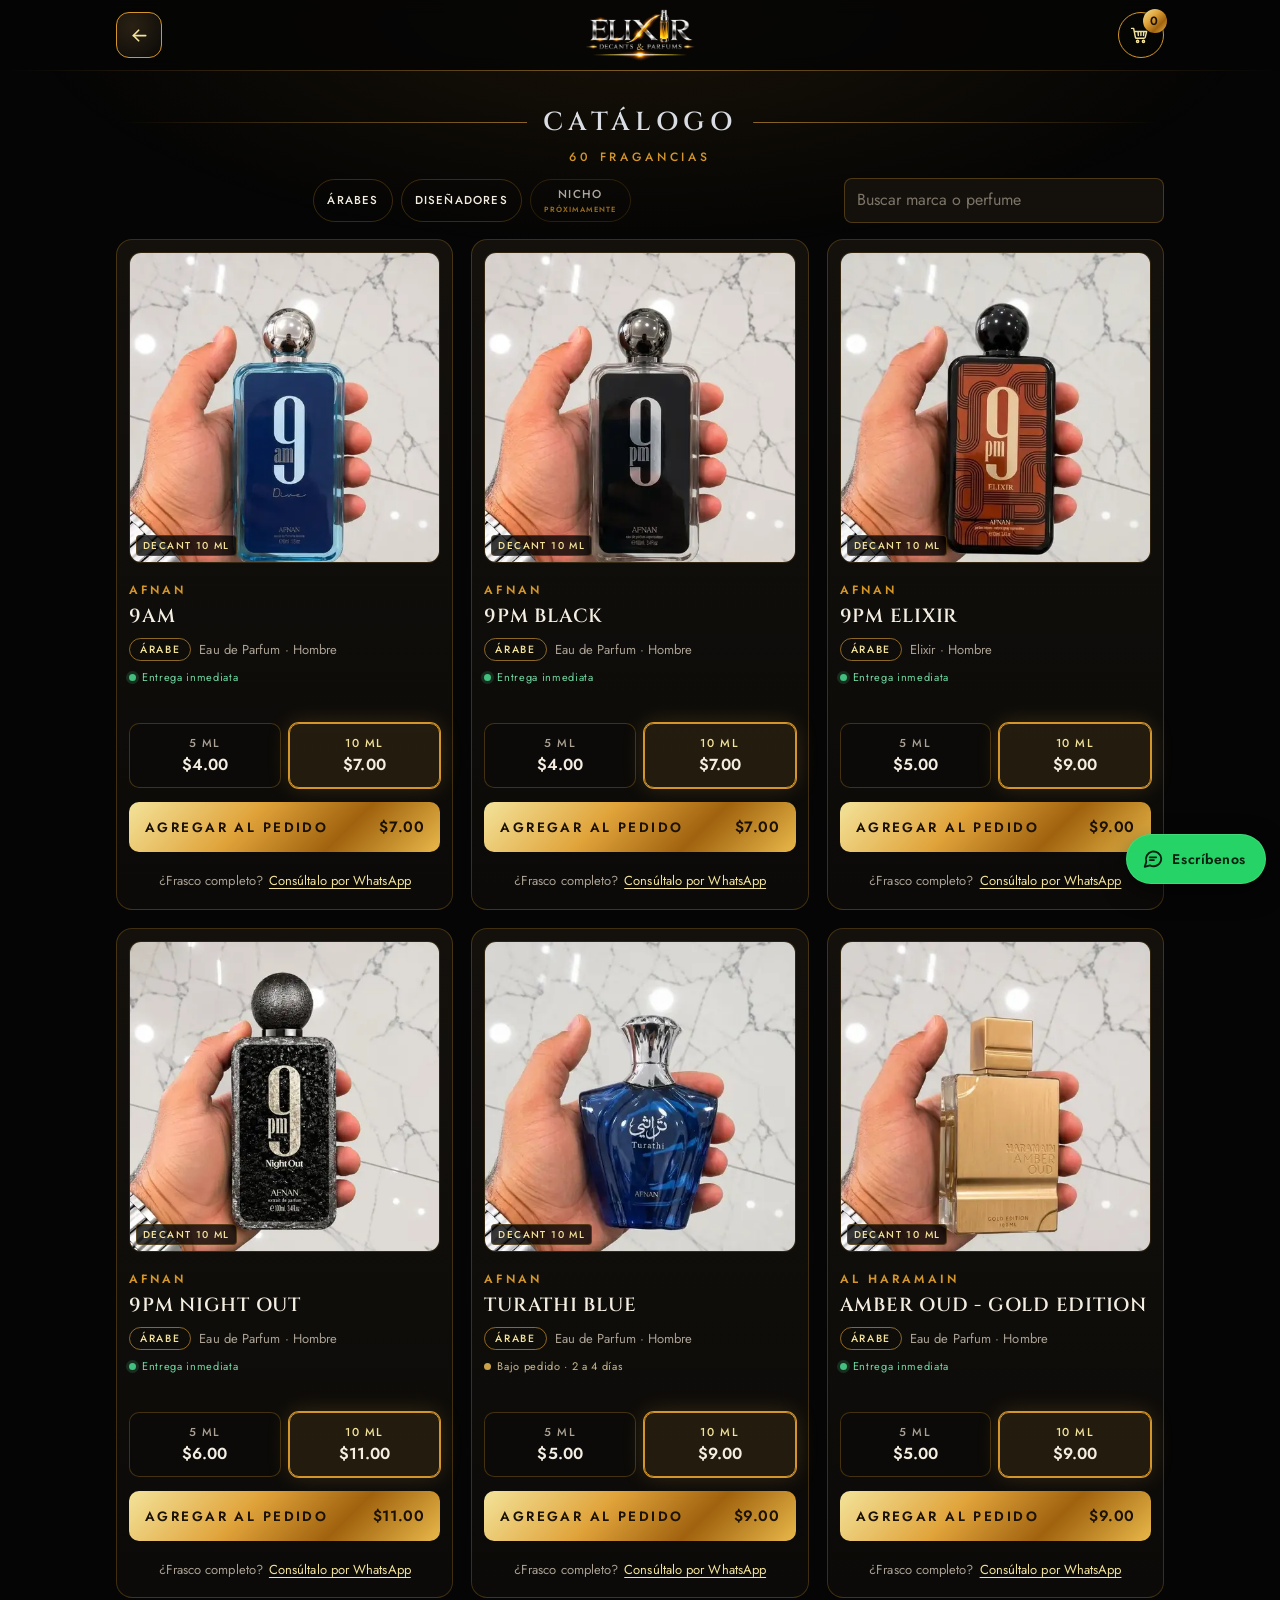
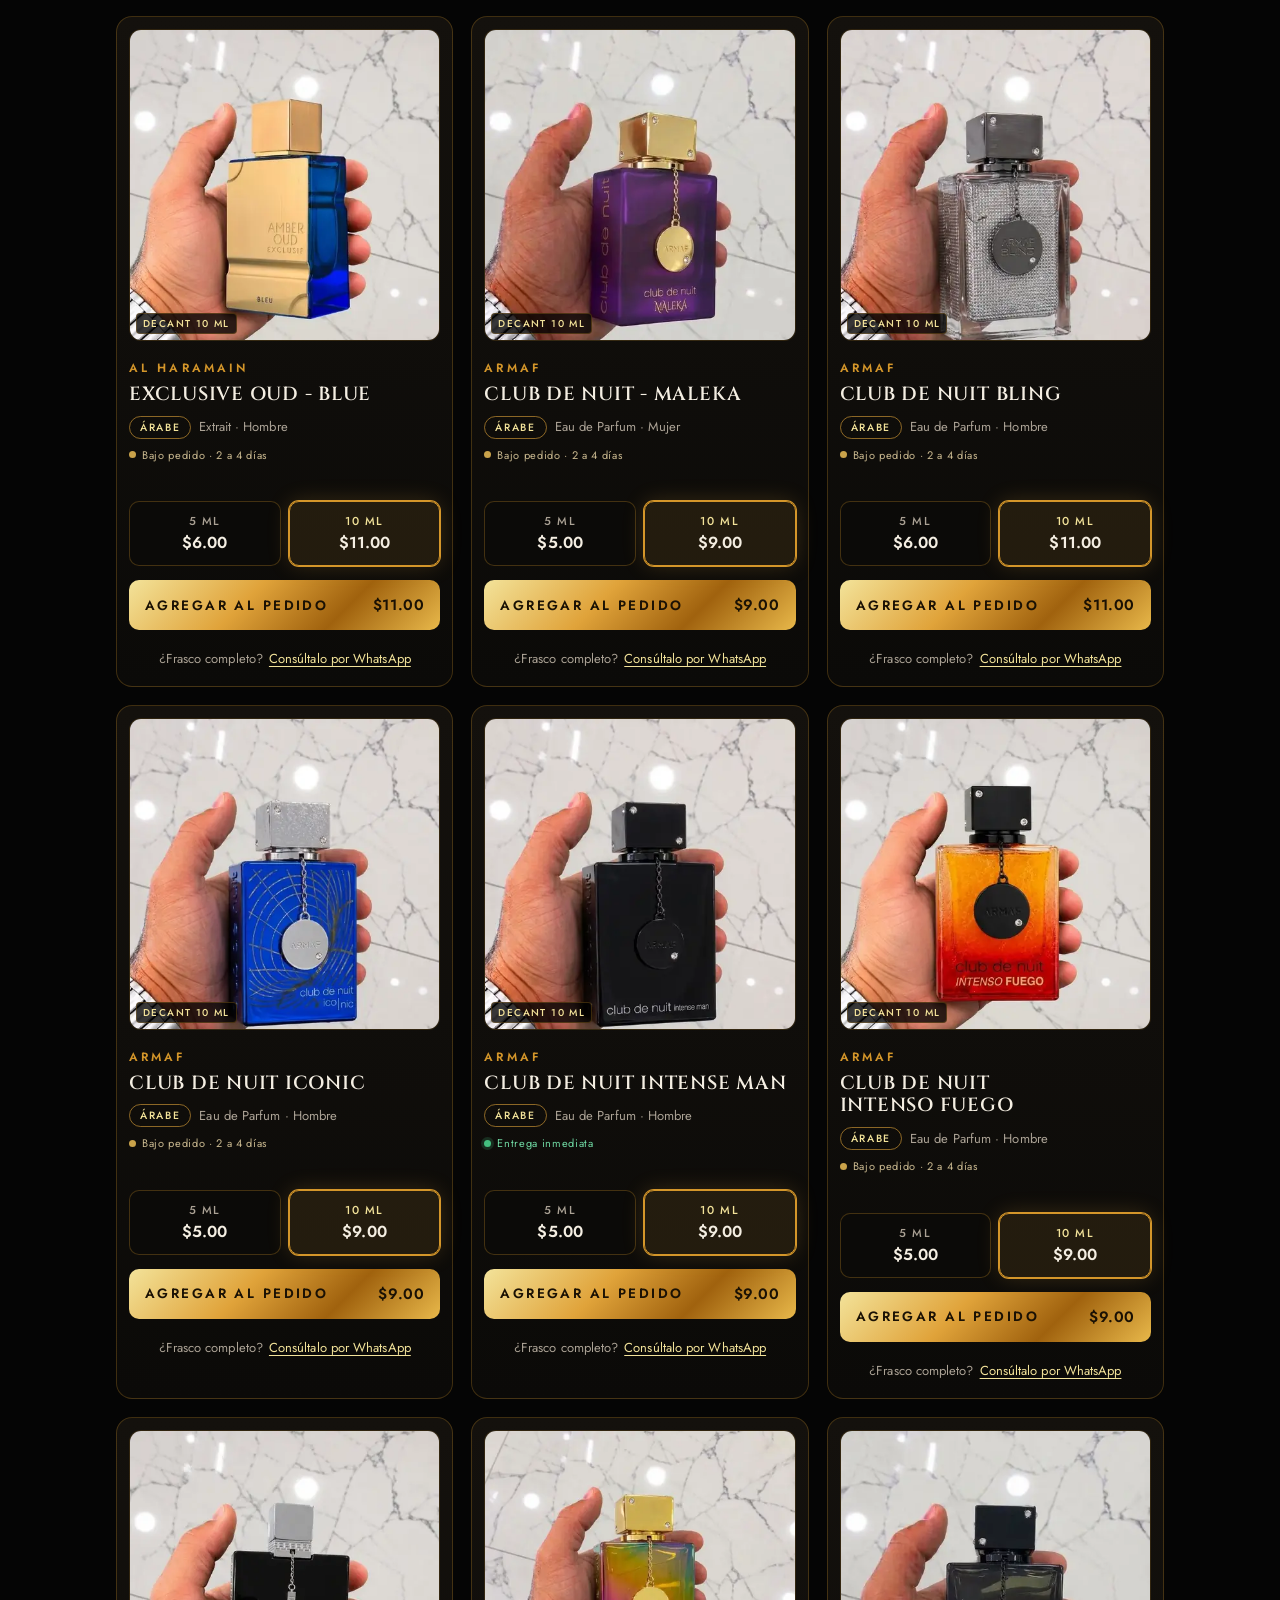
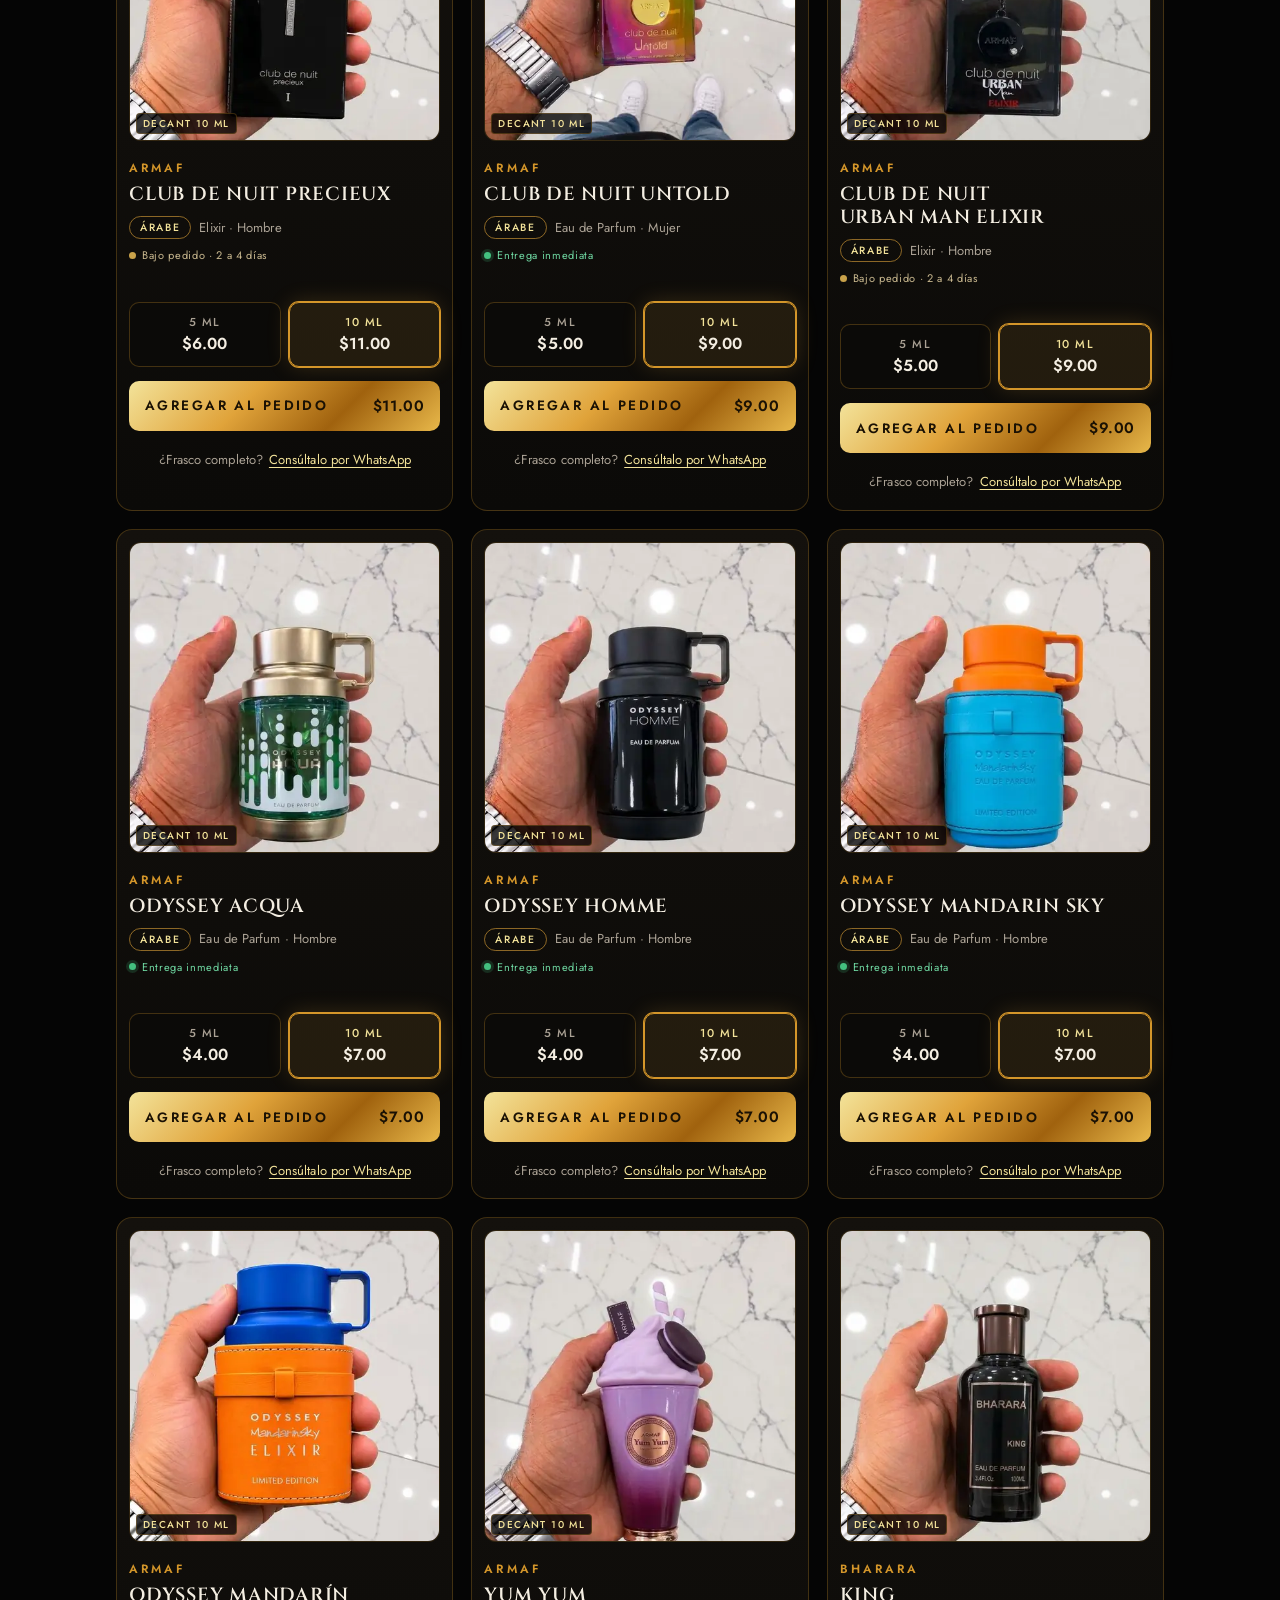
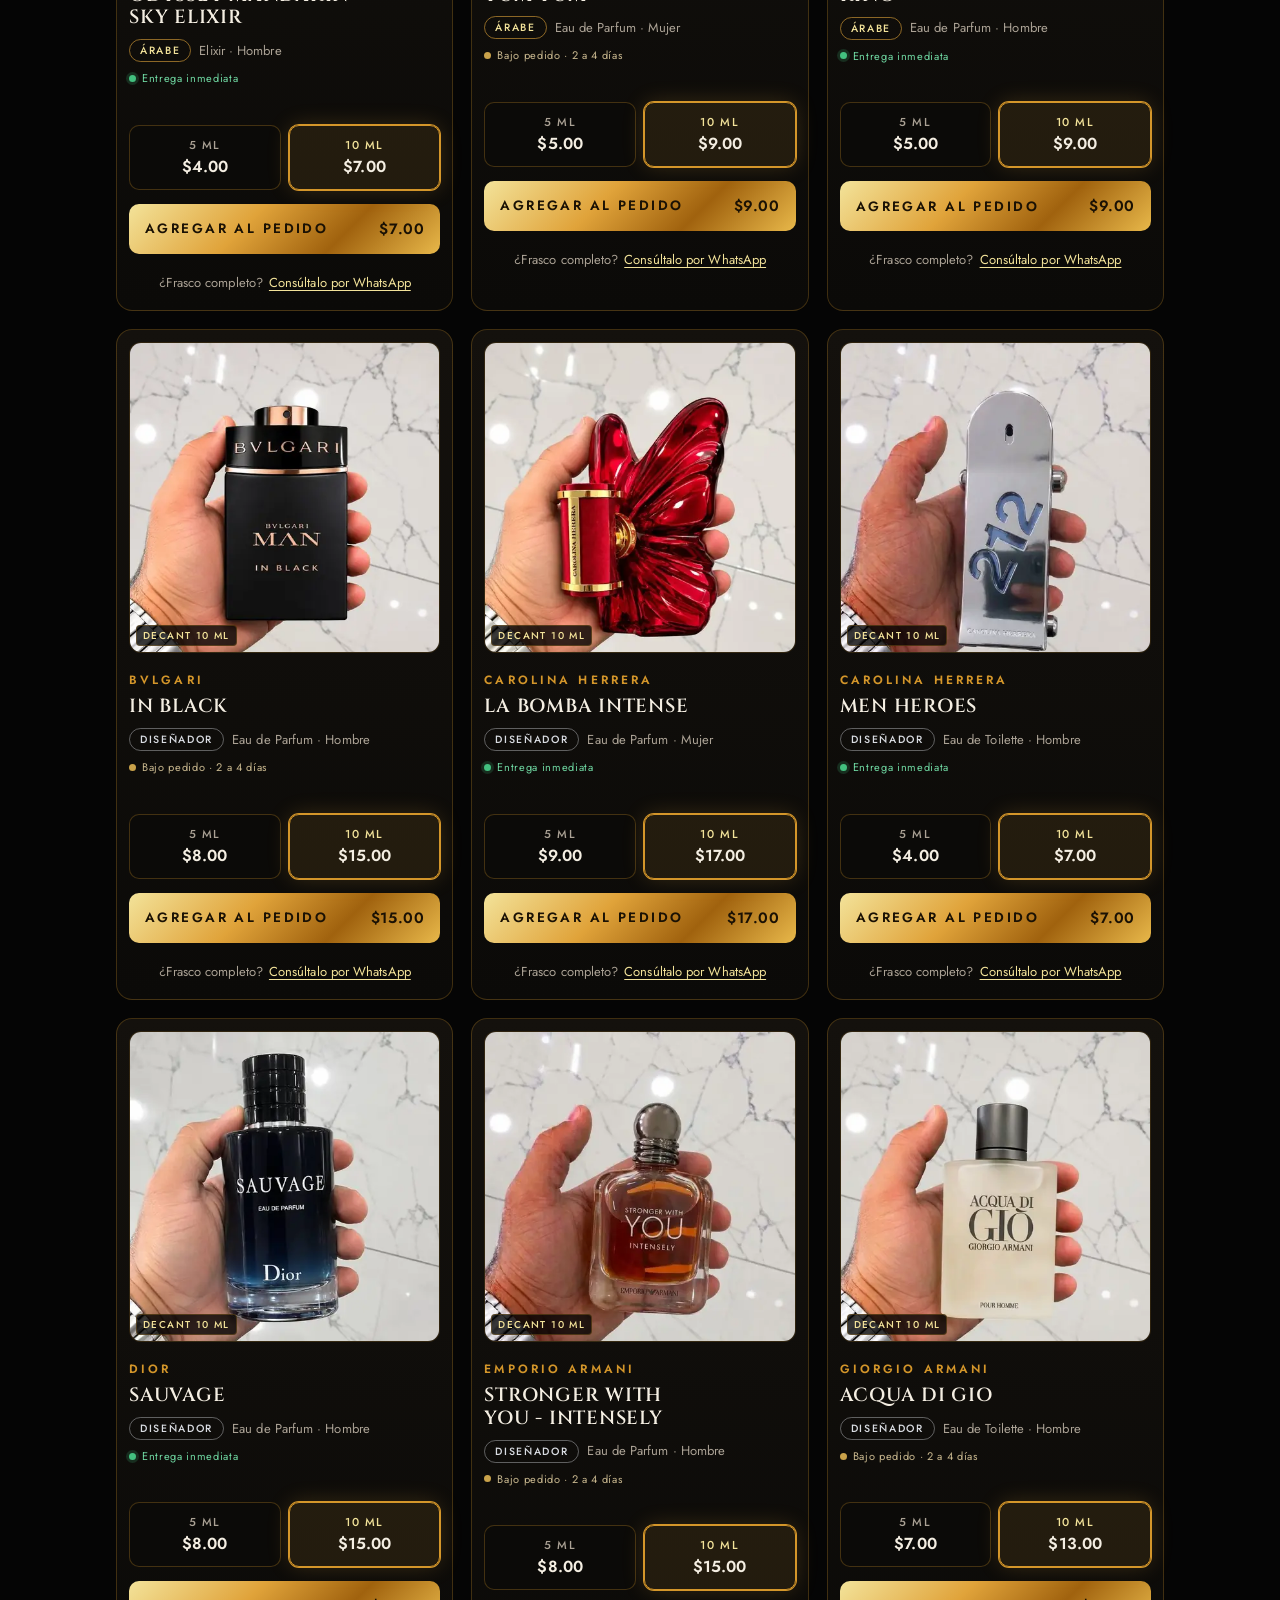
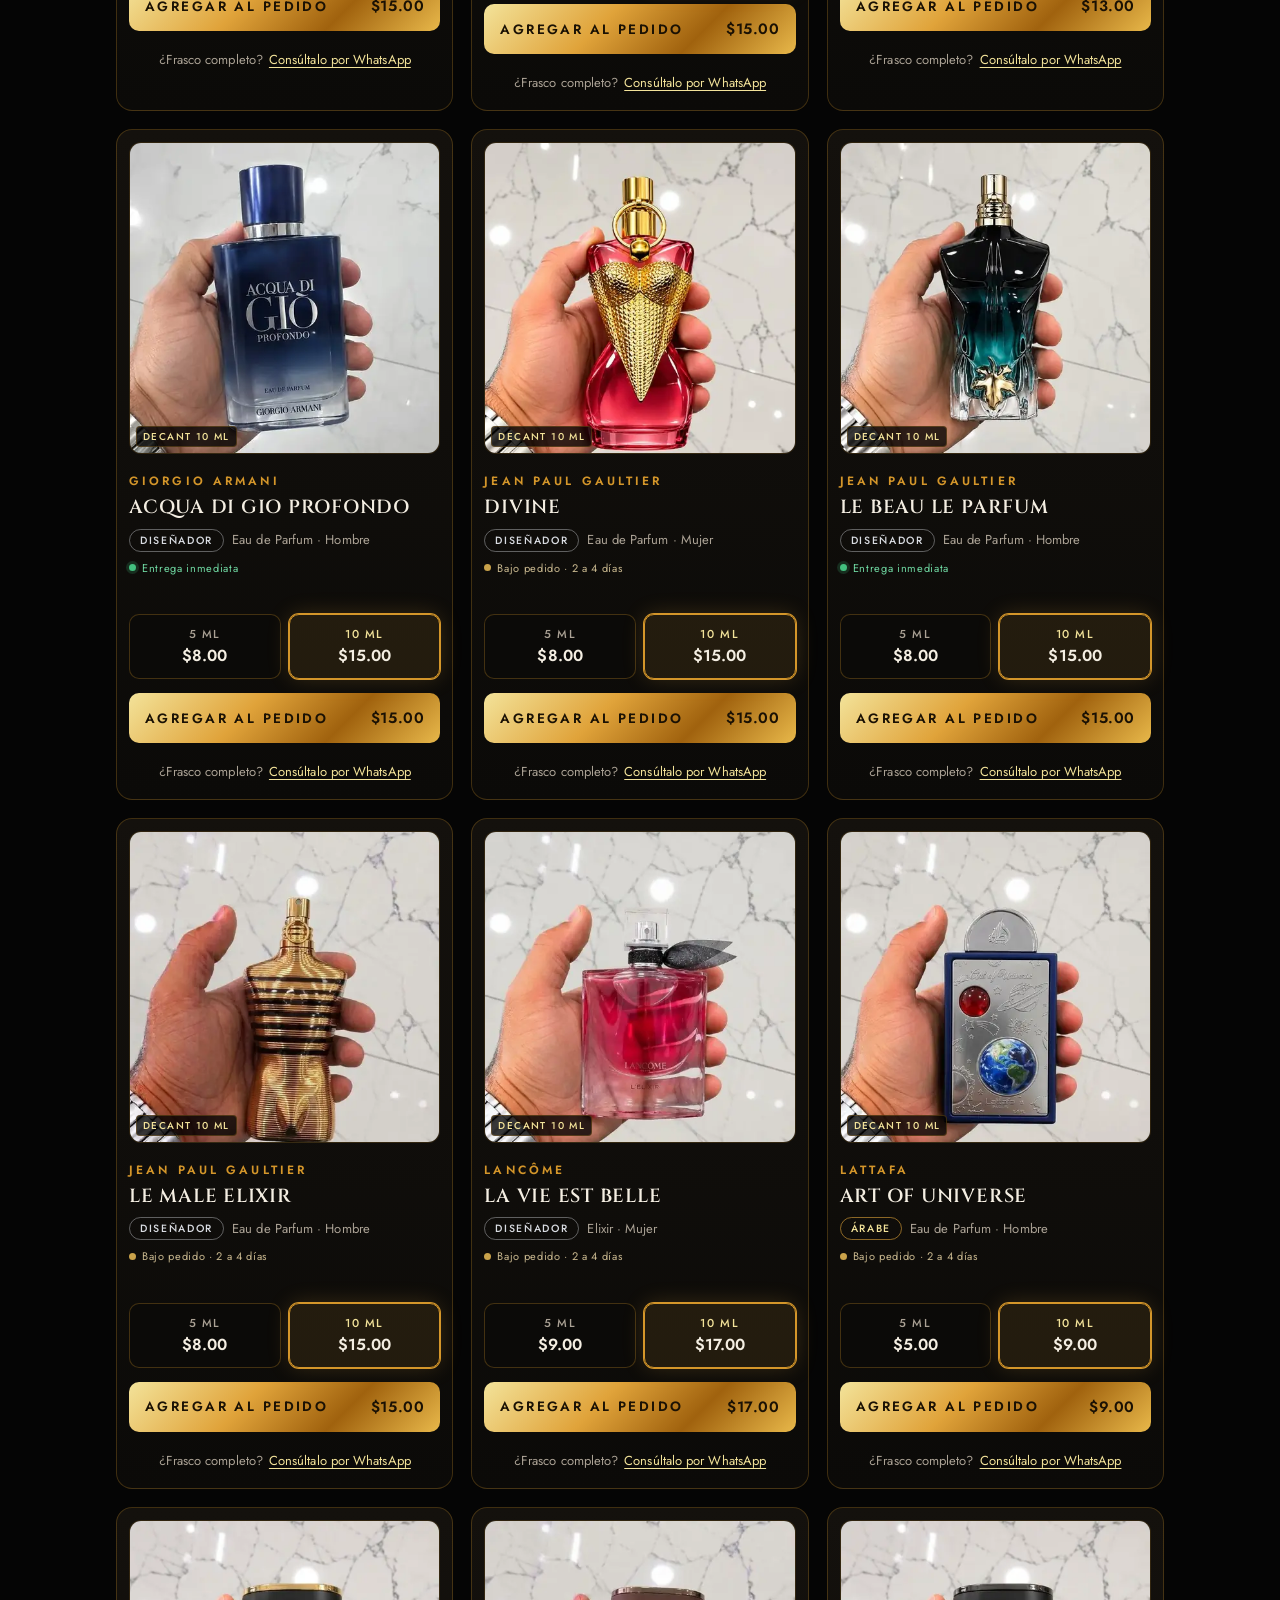
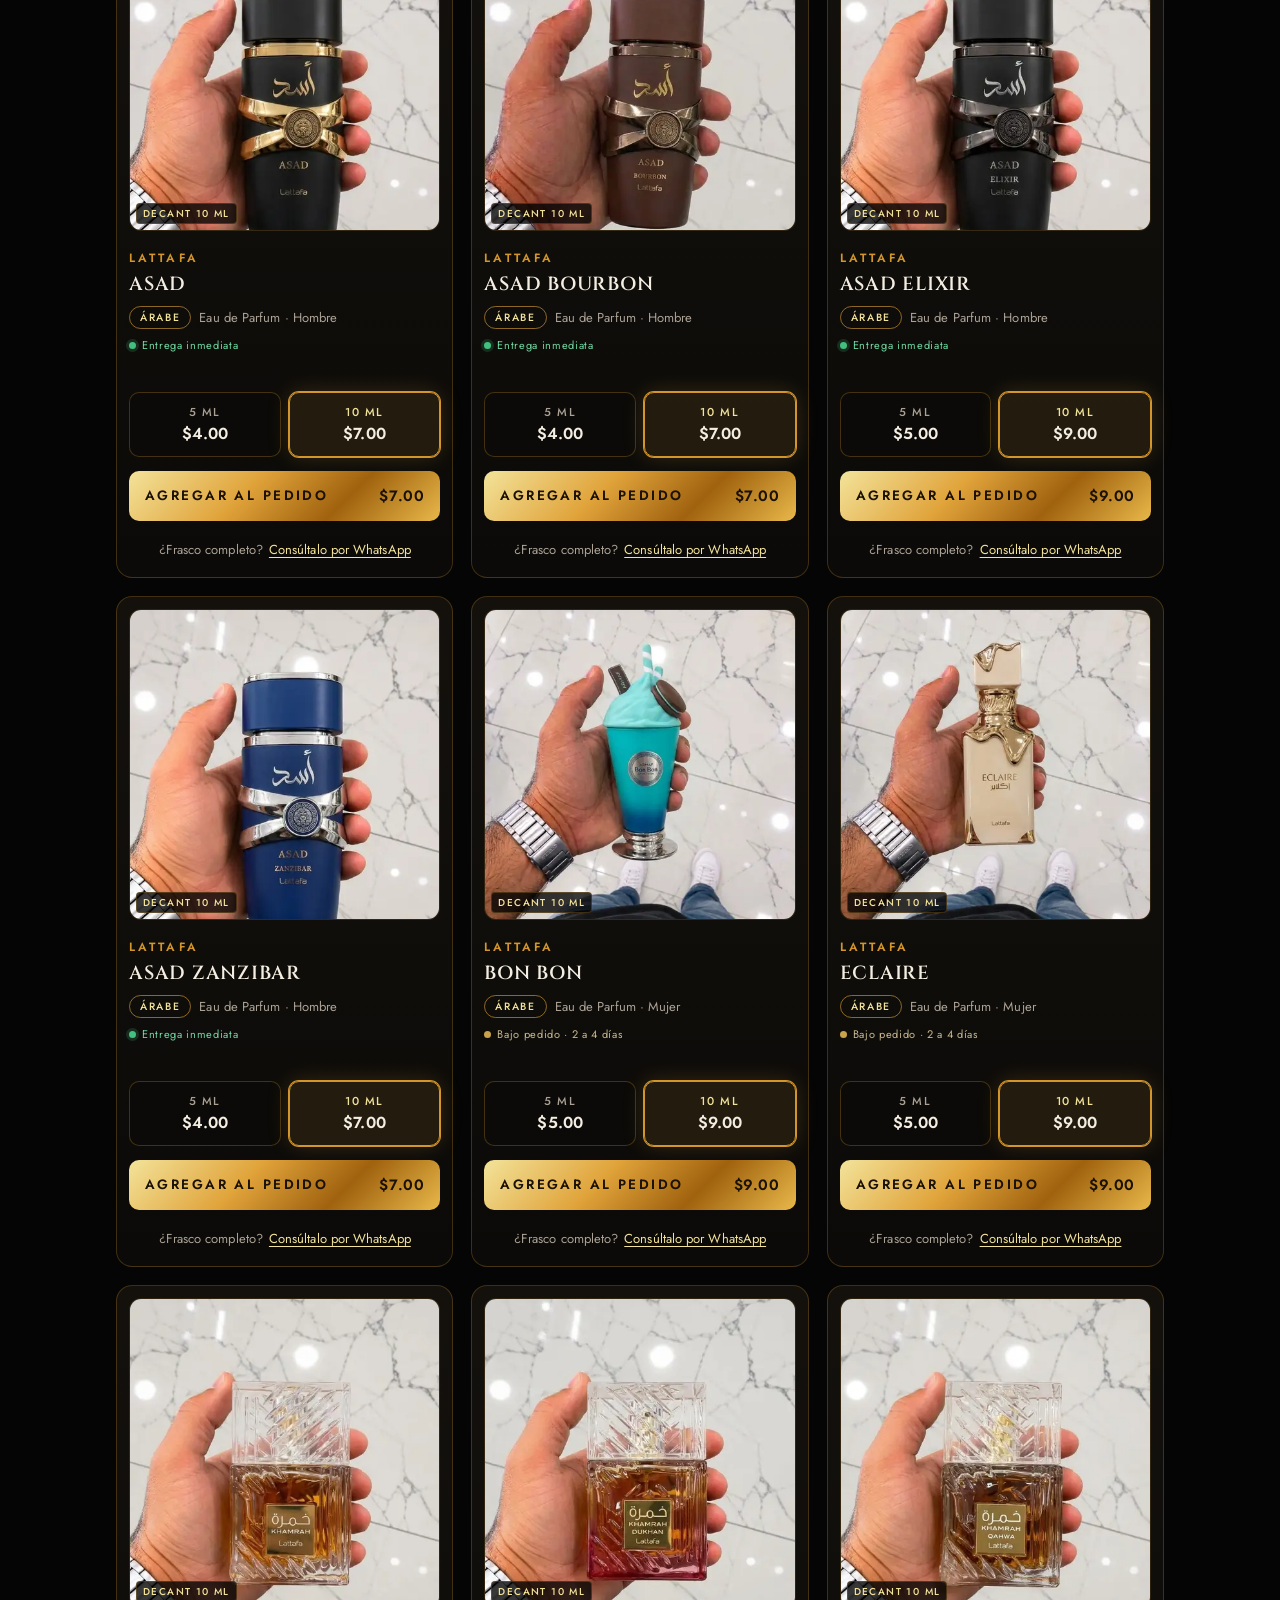
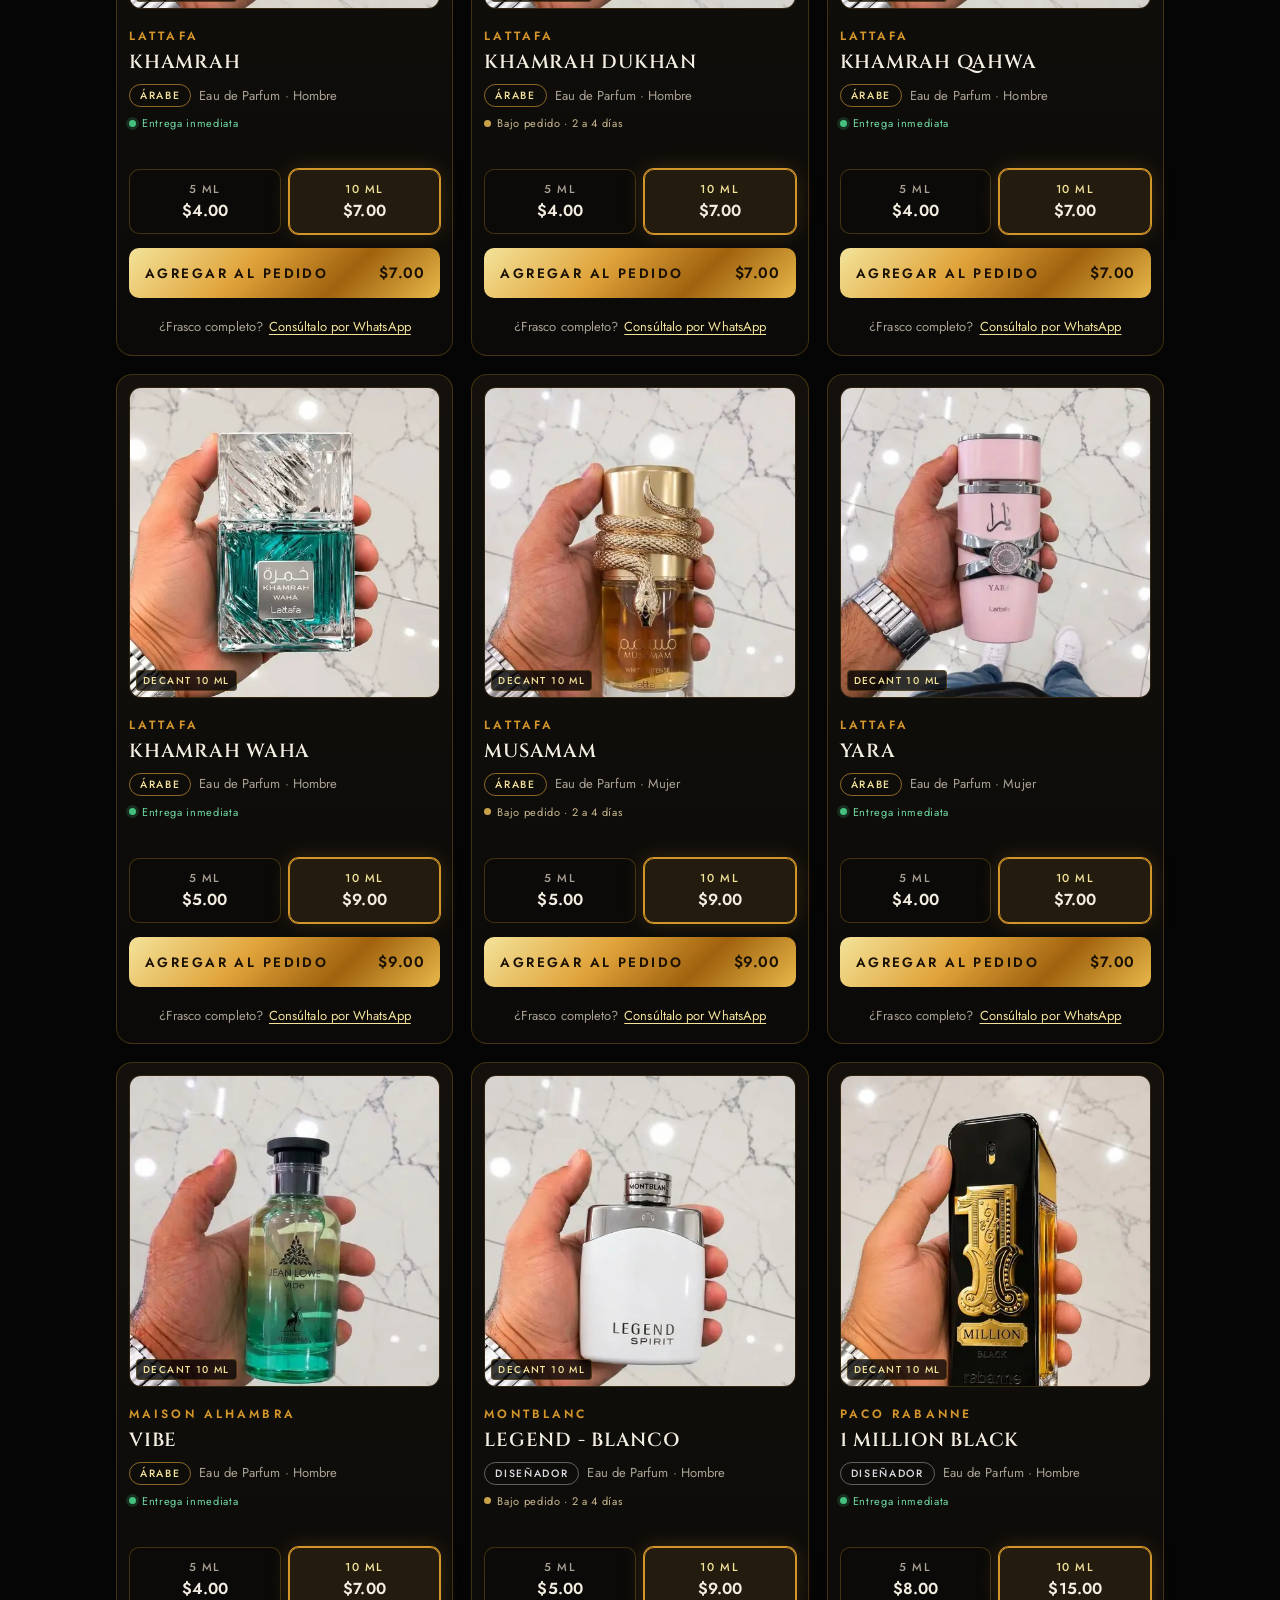
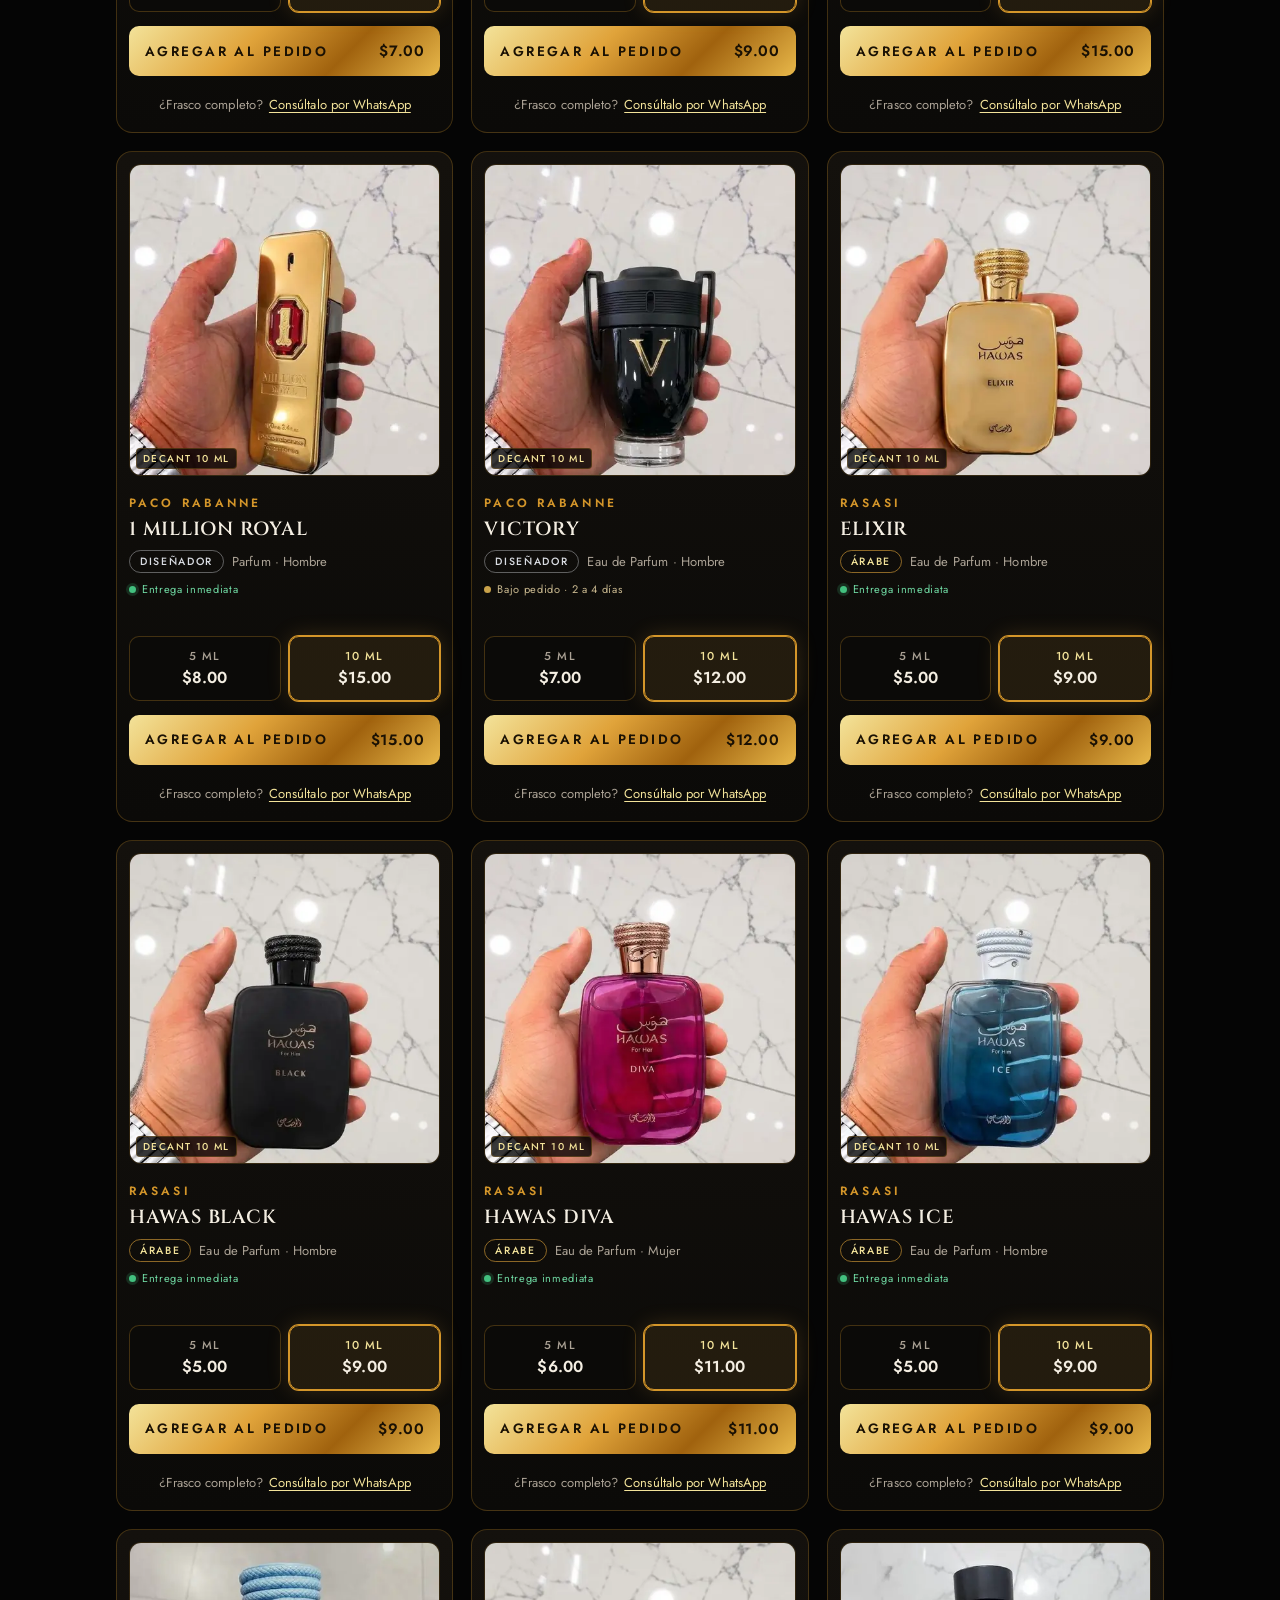
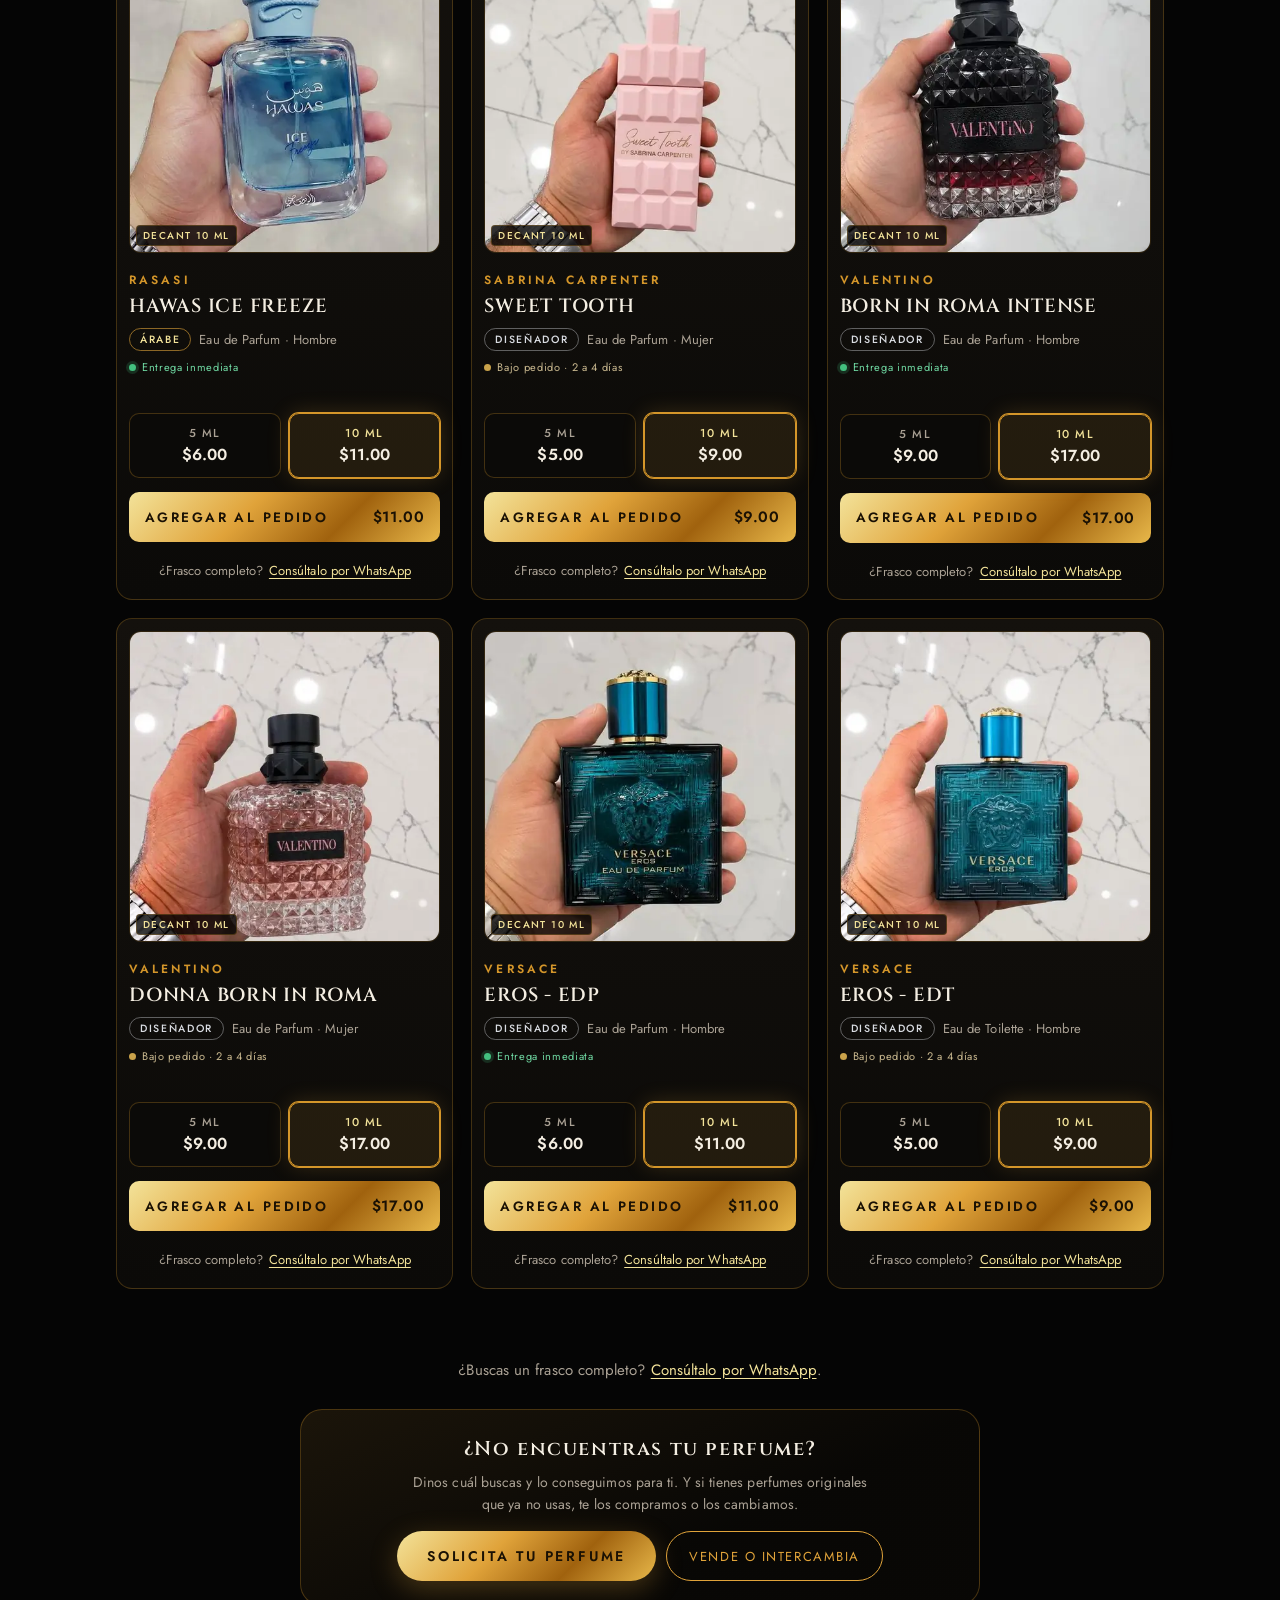
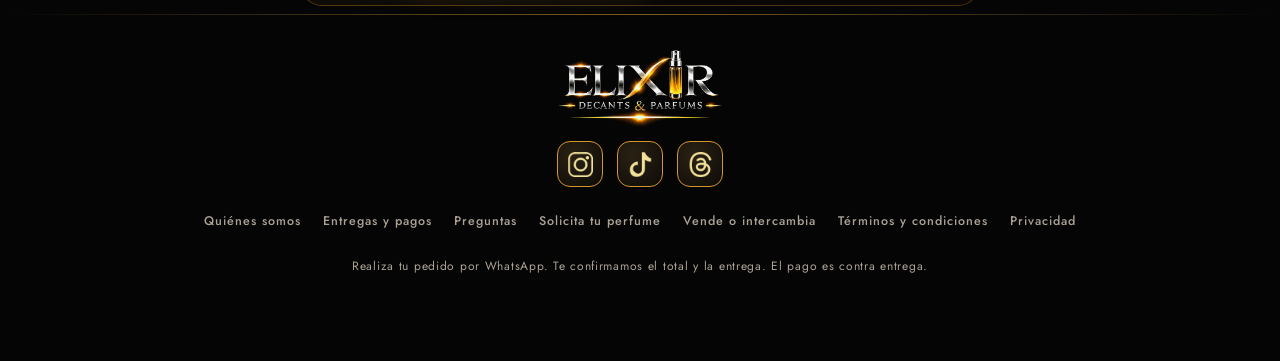
==== commit f5e0c4df: "Add files via upload" ====
--- a/catalogo.html
+++ b/catalogo.html
@@ -22,9 +22,9 @@
 <link rel="preconnect" href="https://fonts.gstatic.com" crossorigin>
 <link href="https://fonts.googleapis.com/css2?family=Cinzel:wght@500;600;700&family=Jost:wght@400;500;600&display=swap" rel="stylesheet">
 <link rel="stylesheet" href="assets/app.css?v=14">
-<!--SEO-LD--><script type="application/ld+json">{"@context":"https://schema.org","@type":"ItemList","name":"Catálogo de decants de perfumes originales · ELIXIR Decants & Parfums","numberOfItems":60,"itemListElement":[{"@type":"ListItem","position":1,"item":{"@type":"Product","name":"Decant Afnan 9am Eau de Parfum","brand":{"@type":"Brand","name":"Afnan"},"description":"Decant de Afnan 9am Eau de Parfum original en frasco de 5 y 10 ml. Eau de Parfum · Árabe · Hombre.","url":"https://elixirpty.github.io/catalogo.html#PF-040","offers":{"@type":"AggregateOffer","priceCurrency":"USD","lowPrice":"4.00","highPrice":"7.00","offerCount":2,"availability":"https://schema.org/InStock","areaServed":"PA"},"image":"https://elixirpty.github.io/fotos/PF-040-ed1f9771.webp"}},{"@type":"ListItem","position":2,"item":{"@type":"Product","name":"Decant Afnan 9PM Eau de Parfum","brand":{"@type":"Brand","name":"Afnan"},"description":"Decant de Afnan 9PM Eau de Parfum original en frasco de 5 y 10 ml. Eau de Parfum · Árabe · Hombre.","url":"https://elixirpty.github.io/catalogo.html#PF-014","offers":{"@type":"AggregateOffer","priceCurrency":"USD","lowPrice":"4.00","highPrice":"7.00","offerCount":2,"availability":"https://schema.org/InStock","areaServed":"PA"},"image":"https://elixirpty.github.io/fotos/PF-014-bc10782d.webp"}},{"@type":"ListItem","position":3,"item":{"@type":"Product","name":"Decant Afnan 9pm Elixir Elixir","brand":{"@type":"Brand","name":"Afnan"},"description":"Decant de Afnan 9pm Elixir Elixir original en frasco de 5 y 10 ml. Elixir · Árabe · Hombre.","url":"https://elixirpty.github.io/catalogo.html#PF-026","offers":{"@type":"AggregateOffer","priceCurrency":"USD","lowPrice":"6.00","highPrice":"11.00","offerCount":2,"availability":"https://schema.org/InStock","areaServed":"PA"},"image":"https://elixirpty.github.io/fotos/PF-026-91c41167.webp"}},{"@type":"ListItem","position":4,"item":{"@type":"Product","name":"Decant Afnan 9pm Night Out Eau de Parfum","brand":{"@type":"Brand","name":"Afnan"},"description":"Decant de Afnan 9pm Night Out Eau de Parfum original en frasco de 5 y 10 ml. Eau de Parfum · Árabe · Hombre.","url":"https://elixirpty.github.io/catalogo.html#PF-049","offers":{"@type":"AggregateOffer","priceCurrency":"USD","lowPrice":"6.00","highPrice":"11.00","offerCount":2,"availability":"https://schema.org/InStock","areaServed":"PA"},"image":"https://elixirpty.github.io/fotos/PF-049-fb5b63c3.webp"}},{"@type":"ListItem","position":5,"item":{"@type":"Product","name":"Decant Afnan Turathi Blue Eau de Parfum","brand":{"@type":"Brand","name":"Afnan"},"description":"Decant de Afnan Turathi Blue Eau de Parfum original en frasco de 5 y 10 ml. Eau de Parfum · Árabe · Hombre.","url":"https://elixirpty.github.io/catalogo.html#PF-039","offers":{"@type":"AggregateOffer","priceCurrency":"USD","lowPrice":"5.00","highPrice":"9.00","offerCount":2,"availability":"https://schema.org/InStock","areaServed":"PA"},"image":"https://elixirpty.github.io/fotos/PF-039-587cfe97.webp"}},{"@type":"ListItem","position":6,"item":{"@type":"Product","name":"Decant Al Haramain Amber Oud - Gold Edition Eau de Parfum","brand":{"@type":"Brand","name":"Al Haramain"},"description":"Decant de Al Haramain Amber Oud - Gold Edition Eau de Parfum original en frasco de 5 y 10 ml. Eau de Parfum · Árabe · Hombre.","url":"https://elixirpty.github.io/catalogo.html#PF-033","offers":{"@type":"AggregateOffer","priceCurrency":"USD","lowPrice":"5.00","highPrice":"9.00","offerCount":2,"availability":"https://schema.org/InStock","areaServed":"PA"},"image":"https://elixirpty.github.io/fotos/PF-033-2d150a72.webp"}},{"@type":"ListItem","position":7,"item":{"@type":"Product","name":"Decant Al Haramain Exclusive Oud - Blue Extrait","brand":{"@type":"Brand","name":"Al Haramain"},"description":"Decant de Al Haramain Exclusive Oud - Blue Extrait original en frasco de 5 y 10 ml. Extrait · Árabe · Hombre.","url":"https://elixirpty.github.io/catalogo.html#PF-052","offers":{"@type":"AggregateOffer","priceCurrency":"USD","lowPrice":"6.00","highPrice":"11.00","offerCount":2,"availability":"https://schema.org/InStock","areaServed":"PA"},"image":"https://elixirpty.github.io/fotos/PF-052-702320f8.webp"}},{"@type":"ListItem","position":8,"item":{"@type":"Product","name":"Decant Armaf Club de Nuit - Maleka Eau de Parfum","brand":{"@type":"Brand","name":"Armaf"},"description":"Decant de Armaf Club de Nuit - Maleka Eau de Parfum original en frasco de 5 y 10 ml. Eau de Parfum · Árabe · Mujer.","url":"https://elixirpty.github.io/catalogo.html#PF-054","offers":{"@type":"AggregateOffer","priceCurrency":"USD","lowPrice":"5.00","highPrice":"9.00","offerCount":2,"availability":"https://schema.org/InStock","areaServed":"PA"},"image":"https://elixirpty.github.io/fotos/PF-054-c52cb536.webp"}},{"@type":"ListItem","position":9,"item":{"@type":"Product","name":"Decant Armaf Club de Nuit Bling Eau de Parfum","brand":{"@type":"Brand","name":"Armaf"},"description":"Decant de Armaf Club de Nuit Bling Eau de Parfum original en frasco de 5 y 10 ml. Eau de Parfum · Árabe · Hombre.","url":"https://elixirpty.github.io/catalogo.html#PF-024","offers":{"@type":"AggregateOffer","priceCurrency":"USD","lowPrice":"6.00","highPrice":"11.00","offerCount":2,"availability":"https://schema.org/InStock","areaServed":"PA"},"image":"https://elixirpty.github.io/fotos/PF-024-602f1868.webp"}},{"@type":"ListItem","position":10,"item":{"@type":"Product","name":"Decant Armaf Club de Nuit Iconic Eau de Parfum","brand":{"@type":"Brand","name":"Armaf"},"description":"Decant de Armaf Club de Nuit Iconic Eau de Parfum original en frasco de 5 y 10 ml. Eau de Parfum · Árabe · Hombre.","url":"https://elixirpty.github.io/catalogo.html#PF-025","offers":{"@type":"AggregateOffer","priceCurrency":"USD","lowPrice":"5.00","highPrice":"9.00","offerCount":2,"availability":"https://schema.org/InStock","areaServed":"PA"},"image":"https://elixirpty.github.io/fotos/PF-025-1d24795b.webp"}},{"@type":"ListItem","position":11,"item":{"@type":"Product","name":"Decant Armaf Club de Nuit Intense Man Eau de Parfum","brand":{"@type":"Brand","name":"Armaf"},"description":"Decant de Armaf Club de Nuit Intense Man Eau de Parfum original en frasco de 5 y 10 ml. Eau de Parfum · Árabe · Hombre.","url":"https://elixirpty.github.io/catalogo.html#PF-032","offers":{"@type":"AggregateOffer","priceCurrency":"USD","lowPrice":"5.00","highPrice":"9.00","offerCount":2,"availability":"https://schema.org/InStock","areaServed":"PA"},"image":"https://elixirpty.github.io/fotos/PF-032-82d53ed5.webp"}},{"@type":"ListItem","position":12,"item":{"@type":"Product","name":"Decant Armaf Club de Nuit Intenso Fuego Eau de Parfum","brand":{"@type":"Brand","name":"Armaf"},"description":"Decant de Armaf Club de Nuit Intenso Fuego Eau de Parfum original en frasco de 5 y 10 ml. Eau de Parfum · Árabe · Hombre.","url":"https://elixirpty.github.io/catalogo.html#PF-041","offers":{"@type":"AggregateOffer","priceCurrency":"USD","lowPrice":"5.00","highPrice":"9.00","offerCount":2,"availability":"https://schema.org/InStock","areaServed":"PA"},"image":"https://elixirpty.github.io/fotos/PF-041-28259e54.webp"}},{"@type":"ListItem","position":13,"item":{"@type":"Product","name":"Decant Armaf Club de Nuit Precieux Elixir","brand":{"@type":"Brand","name":"Armaf"},"description":"Decant de Armaf Club de Nuit Precieux Elixir original en frasco de 5 y 10 ml. Elixir · Árabe · Hombre.","url":"https://elixirpty.github.io/catalogo.html#PF-043","offers":{"@type":"AggregateOffer","priceCurrency":"USD","lowPrice":"6.00","highPrice":"11.00","offerCount":2,"availability":"https://schema.org/InStock","areaServed":"PA"},"image":"https://elixirpty.github.io/fotos/PF-043-bbf62ee0.webp"}},{"@type":"ListItem","position":14,"item":{"@type":"Product","name":"Decant Armaf Club de Nuit Untold Eau de Parfum","brand":{"@type":"Brand","name":"Armaf"},"description":"Decant de Armaf Club de Nuit Untold Eau de Parfum original en frasco de 5 y 10 ml. Eau de Parfum · Árabe · Mujer.","url":"https://elixirpty.github.io/catalogo.html#PF-060","offers":{"@type":"AggregateOffer","priceCurrency":"USD","lowPrice":"5.00","highPrice":"9.00","offerCount":2,"availability":"https://schema.org/InStock","areaServed":"PA"},"image":"https://elixirpty.github.io/fotos/PF-060-b6eab7b1.webp"}},{"@type":"ListItem","position":15,"item":{"@type":"Product","name":"Decant Armaf Club de Nuit Urban Man Elixir Elixir","brand":{"@type":"Brand","name":"Armaf"},"description":"Decant de Armaf Club de Nuit Urban Man Elixir Elixir original en frasco de 5 y 10 ml. Elixir · Árabe · Hombre.","url":"https://elixirpty.github.io/catalogo.html#PF-021","offers":{"@type":"AggregateOffer","priceCurrency":"USD","lowPrice":"5.00","highPrice":"9.00","offerCount":2,"availability":"https://schema.org/InStock","areaServed":"PA"},"image":"https://elixirpty.github.io/fotos/PF-021-3bd75e98.webp"}},{"@type":"ListItem","position":16,"item":{"@type":"Product","name":"Decant Armaf Odyssey Acqua Eau de Parfum","brand":{"@type":"Brand","name":"Armaf"},"description":"Decant de Armaf Odyssey Acqua Eau de Parfum original en frasco de 5 y 10 ml. Eau de Parfum · Árabe · Hombre.","url":"https://elixirpty.github.io/catalogo.html#PF-018","offers":{"@type":"AggregateOffer","priceCurrency":"USD","lowPrice":"4.00","highPrice":"7.00","offerCount":2,"availability":"https://schema.org/InStock","areaServed":"PA"},"image":"https://elixirpty.github.io/fotos/PF-018-634a1adf.webp"}},{"@type":"ListItem","position":17,"item":{"@type":"Product","name":"Decant Armaf Odyssey Homme Eau de Parfum","brand":{"@type":"Brand","name":"Armaf"},"description":"Decant de Armaf Odyssey Homme Eau de Parfum original en frasco de 5 y 10 ml. Eau de Parfum · Árabe · Hombre.","url":"https://elixirpty.github.io/catalogo.html#PF-020","offers":{"@type":"AggregateOffer","priceCurrency":"USD","lowPrice":"4.00","highPrice":"7.00","offerCount":2,"availability":"https://schema.org/InStock","areaServed":"PA"},"image":"https://elixirpty.github.io/fotos/PF-020-40a2c4ef.webp"}},{"@type":"ListItem","position":18,"item":{"@type":"Product","name":"Decant Armaf Odyssey Mandarin Sky Eau de Parfum","brand":{"@type":"Brand","name":"Armaf"},"description":"Decant de Armaf Odyssey Mandarin Sky Eau de Parfum original en frasco de 5 y 10 ml. Eau de Parfum · Árabe · Hombre.","url":"https://elixirpty.github.io/catalogo.html#PF-023","offers":{"@type":"AggregateOffer","priceCurrency":"USD","lowPrice":"4.00","highPrice":"7.00","offerCount":2,"availability":"https://schema.org/InStock","areaServed":"PA"},"image":"https://elixirpty.github.io/fotos/PF-023-4591f5e9.webp"}},{"@type":"ListItem","position":19,"item":{"@type":"Product","name":"Decant Armaf Odyssey Mandarín Sky Elixir Elixir","brand":{"@type":"Brand","name":"Armaf"},"description":"Decant de Armaf Odyssey Mandarín Sky Elixir Elixir original en frasco de 5 y 10 ml. Elixir · Árabe · Hombre.","url":"https://elixirpty.github.io/catalogo.html#PF-007","offers":{"@type":"AggregateOffer","priceCurrency":"USD","lowPrice":"4.00","highPrice":"7.00","offerCount":2,"availability":"https://schema.org/InStock","areaServed":"PA"},"image":"https://elixirpty.github.io/img/perfumes/PF-007.webp"}},{"@type":"ListItem","position":20,"item":{"@type":"Product","name":"Decant Armaf Yum Yum Eau de Parfum","brand":{"@type":"Brand","name":"Armaf"},"description":"Decant de Armaf Yum Yum Eau de Parfum original en frasco de 5 y 10 ml. Eau de Parfum · Árabe · Mujer.","url":"https://elixirpty.github.io/catalogo.html#PF-056","offers":{"@type":"AggregateOffer","priceCurrency":"USD","lowPrice":"5.00","highPrice":"9.00","offerCount":2,"availability":"https://schema.org/InStock","areaServed":"PA"},"image":"https://elixirpty.github.io/fotos/PF-056-22cf0f5a.webp"}},{"@type":"ListItem","position":21,"item":{"@type":"Product","name":"Decant Bharara King Eau de Parfum","brand":{"@type":"Brand","name":"Bharara"},"description":"Decant de Bharara King Eau de Parfum original en frasco de 5 y 10 ml. Eau de Parfum · Árabe · Hombre.","url":"https://elixirpty.github.io/catalogo.html#PF-038","offers":{"@type":"AggregateOffer","priceCurrency":"USD","lowPrice":"5.00","highPrice":"9.00","offerCount":2,"availability":"https://schema.org/InStock","areaServed":"PA"},"image":"https://elixirpty.github.io/fotos/PF-038-4ab6685a.webp"}},{"@type":"ListItem","position":22,"item":{"@type":"Product","name":"Decant Bvlgari In Black Eau de Parfum","brand":{"@type":"Brand","name":"Bvlgari"},"description":"Decant de Bvlgari In Black Eau de Parfum original en frasco de 5 y 10 ml. Eau de Parfum · Diseñador · Hombre.","url":"https://elixirpty.github.io/catalogo.html#PF-012","offers":{"@type":"AggregateOffer","priceCurrency":"USD","lowPrice":"8.00","highPrice":"15.00","offerCount":2,"availability":"https://schema.org/InStock","areaServed":"PA"},"image":"https://elixirpty.github.io/fotos/PF-012-a4eea6f9.webp"}},{"@type":"ListItem","position":23,"item":{"@type":"Product","name":"Decant Carolina Herrera La Bomba Intense Eau de Parfum","brand":{"@type":"Brand","name":"Carolina Herrera"},"description":"Decant de Carolina Herrera La Bomba Intense Eau de Parfum original en frasco de 5 y 10 ml. Eau de Parfum · Diseñador · Mujer.","url":"https://elixirpty.github.io/catalogo.html#PF-013","offers":{"@type":"AggregateOffer","priceCurrency":"USD","lowPrice":"9.00","highPrice":"17.00","offerCount":2,"availability":"https://schema.org/InStock","areaServed":"PA"},"image":"https://elixirpty.github.io/fotos/PF-013-ecf822df.webp"}},{"@type":"ListItem","position":24,"item":{"@type":"Product","name":"Decant Carolina Herrera Men Heroes Eau de Toilette","brand":{"@type":"Brand","name":"Carolina Herrera"},"description":"Decant de Carolina Herrera Men Heroes Eau de Toilette original en frasco de 5 y 10 ml. Eau de Toilette · Diseñador · Hombre.","url":"https://elixirpty.github.io/catalogo.html#PF-015","offers":{"@type":"AggregateOffer","priceCurrency":"USD","lowPrice":"4.00","highPrice":"7.00","offerCount":2,"availability":"https://schema.org/InStock","areaServed":"PA"},"image":"https://elixirpty.github.io/fotos/PF-015-9047aa7a.webp"}},{"@type":"ListItem","position":25,"item":{"@type":"Product","name":"Decant Dior Sauvage Eau de Parfum","brand":{"@type":"Brand","name":"Dior"},"description":"Decant de Dior Sauvage Eau de Parfum original en frasco de 5 y 10 ml. Eau de Parfum · Diseñador · Hombre.","url":"https://elixirpty.github.io/catalogo.html#PF-001","offers":{"@type":"AggregateOffer","priceCurrency":"USD","lowPrice":"8.00","highPrice":"15.00","offerCount":2,"availability":"https://schema.org/InStock","areaServed":"PA"},"image":"https://elixirpty.github.io/img/perfumes/PF-001.webp"}},{"@type":"ListItem","position":26,"item":{"@type":"Product","name":"Decant Emporio Armani Stronger With You - Intensely Eau de Parfum","brand":{"@type":"Brand","name":"Emporio Armani"},"description":"Decant de Emporio Armani Stronger With You - Intensely Eau de Parfum original en frasco de 5 y 10 ml. Eau de Parfum · Diseñador · Hombre.","url":"https://elixirpty.github.io/catalogo.html#PF-030","offers":{"@type":"AggregateOffer","priceCurrency":"USD","lowPrice":"8.00","highPrice":"15.00","offerCount":2,"availability":"https://schema.org/InStock","areaServed":"PA"},"image":"https://elixirpty.github.io/fotos/PF-030-419fdd05.webp"}},{"@type":"ListItem","position":27,"item":{"@type":"Product","name":"Decant Giorgio Armani Acqua di Gio Eau de Toilette","brand":{"@type":"Brand","name":"Giorgio Armani"},"description":"Decant de Giorgio Armani Acqua di Gio Eau de Toilette original en frasco de 5 y 10 ml. Eau de Toilette · Diseñador · Hombre.","url":"https://elixirpty.github.io/catalogo.html#PF-010","offers":{"@type":"AggregateOffer","priceCurrency":"USD","lowPrice":"7.00","highPrice":"13.00","offerCount":2,"availability":"https://schema.org/InStock","areaServed":"PA"},"image":"https://elixirpty.github.io/fotos/PF-010-4c69db87.webp"}},{"@type":"ListItem","position":28,"item":{"@type":"Product","name":"Decant Giorgio Armani Acqua di Gio Profondo Eau de Parfum","brand":{"@type":"Brand","name":"Giorgio Armani"},"description":"Decant de Giorgio Armani Acqua di Gio Profondo Eau de Parfum original en frasco de 5 y 10 ml. Eau de Parfum · Diseñador · Hombre.","url":"https://elixirpty.github.io/catalogo.html#PF-004","offers":{"@type":"AggregateOffer","priceCurrency":"USD","lowPrice":"8.00","highPrice":"15.00","offerCount":2,"availability":"https://schema.org/InStock","areaServed":"PA"},"image":"https://elixirpty.github.io/img/perfumes/PF-004.webp"}},{"@type":"ListItem","position":29,"item":{"@type":"Product","name":"Decant Jean Paul Gaultier Divine Eau de Parfum","brand":{"@type":"Brand","name":"Jean Paul Gaultier"},"description":"Decant de Jean Paul Gaultier Divine Eau de Parfum original en frasco de 5 y 10 ml. Eau de Parfum · Diseñador · Mujer.","url":"https://elixirpty.github.io/catalogo.html#PF-009","offers":{"@type":"AggregateOffer","priceCurrency":"USD","lowPrice":"8.00","highPrice":"15.00","offerCount":2,"availability":"https://schema.org/InStock","areaServed":"PA"},"image":"https://elixirpty.github.io/fotos/PF-009-5ea302d5.webp"}},{"@type":"ListItem","position":30,"item":{"@type":"Product","name":"Decant Jean Paul Gaultier Le Beau Le Parfum Eau de Parfum","brand":{"@type":"Brand","name":"Jean Paul Gaultier"},"description":"Decant de Jean Paul Gaultier Le Beau Le Parfum Eau de Parfum original en frasco de 5 y 10 ml. Eau de Parfum · Diseñador · Hombre.","url":"https://elixirpty.github.io/catalogo.html#PF-011","offers":{"@type":"AggregateOffer","priceCurrency":"USD","lowPrice":"8.00","highPrice":"15.00","offerCount":2,"availability":"https://schema.org/InStock","areaServed":"PA"},"image":"https://elixirpty.github.io/fotos/PF-011-5fa4c511.webp"}},{"@type":"ListItem","position":31,"item":{"@type":"Product","name":"Decant Jean Paul Gaultier Le Male Elixir Eau de Parfum","brand":{"@type":"Brand","name":"Jean Paul Gaultier"},"description":"Decant de Jean Paul Gaultier Le Male Elixir Eau de Parfum original en frasco de 5 y 10 ml. Eau de Parfum · Diseñador · Hombre.","url":"https://elixirpty.github.io/catalogo.html#PF-053","offers":{"@type":"AggregateOffer","priceCurrency":"USD","lowPrice":"8.00","highPrice":"15.00","offerCount":2,"availability":"https://schema.org/InStock","areaServed":"PA"},"image":"https://elixirpty.github.io/fotos/PF-053-472837d4.webp"}},{"@type":"ListItem","position":32,"item":{"@type":"Product","name":"Decant Lancôme La Vie Est Belle Elixir","brand":{"@type":"Brand","name":"Lancôme"},"description":"Decant de Lancôme La Vie Est Belle Elixir original en frasco de 5 y 10 ml. Elixir · Diseñador · Mujer.","url":"https://elixirpty.github.io/catalogo.html#PF-044","offers":{"@type":"AggregateOffer","priceCurrency":"USD","lowPrice":"9.00","highPrice":"17.00","offerCount":2,"availability":"https://schema.org/InStock","areaServed":"PA"},"image":"https://elixirpty.github.io/fotos/PF-044-54ecf254.webp"}},{"@type":"ListItem","position":33,"item":{"@type":"Product","name":"Decant Lattafa Art of Universe Eau de Parfum","brand":{"@type":"Brand","name":"Lattafa"},"description":"Decant de Lattafa Art of Universe Eau de Parfum original en frasco de 5 y 10 ml. Eau de Parfum · Árabe · Hombre.","url":"https://elixirpty.github.io/catalogo.html#PF-037","offers":{"@type":"AggregateOffer","priceCurrency":"USD","lowPrice":"5.00","highPrice":"9.00","offerCount":2,"availability":"https://schema.org/InStock","areaServed":"PA"},"image":"https://elixirpty.github.io/fotos/PF-037-5c06ebbf.webp"}},{"@type":"ListItem","position":34,"item":{"@type":"Product","name":"Decant Lattafa Asad Eau de Parfum","brand":{"@type":"Brand","name":"Lattafa"},"description":"Decant de Lattafa Asad Eau de Parfum original en frasco de 5 y 10 ml. Eau de Parfum · Árabe · Hombre.","url":"https://elixirpty.github.io/catalogo.html#PF-029","offers":{"@type":"AggregateOffer","priceCurrency":"USD","lowPrice":"4.00","highPrice":"7.00","offerCount":2,"availability":"https://schema.org/InStock","areaServed":"PA"},"image":"https://elixirpty.github.io/fotos/PF-029-ad8ac2d7.webp"}},{"@type":"ListItem","position":35,"item":{"@type":"Product","name":"Decant Lattafa Asad Bourbon Eau de Parfum","brand":{"@type":"Brand","name":"Lattafa"},"description":"Decant de Lattafa Asad Bourbon Eau de Parfum original en frasco de 5 y 10 ml. Eau de Parfum · Árabe · Hombre.","url":"https://elixirpty.github.io/catalogo.html#PF-050","offers":{"@type":"AggregateOffer","priceCurrency":"USD","lowPrice":"4.00","highPrice":"7.00","offerCount":2,"availability":"https://schema.org/InStock","areaServed":"PA"},"image":"https://elixirpty.github.io/fotos/PF-050-7c8243f4.webp"}},{"@type":"ListItem","position":36,"item":{"@type":"Product","name":"Decant Lattafa Asad Elixir Eau de Parfum","brand":{"@type":"Brand","name":"Lattafa"},"description":"Decant de Lattafa Asad Elixir Eau de Parfum original en frasco de 5 y 10 ml. Eau de Parfum · Árabe · Hombre.","url":"https://elixirpty.github.io/catalogo.html#PF-051","offers":{"@type":"AggregateOffer","priceCurrency":"USD","lowPrice":"5.00","highPrice":"9.00","offerCount":2,"availability":"https://schema.org/InStock","areaServed":"PA"},"image":"https://elixirpty.github.io/fotos/PF-051-9481ca6d.webp"}},{"@type":"ListItem","position":37,"item":{"@type":"Product","name":"Decant Lattafa Asad Zanzibar Eau de Parfum","brand":{"@type":"Brand","name":"Lattafa"},"description":"Decant de Lattafa Asad Zanzibar Eau de Parfum original en frasco de 5 y 10 ml. Eau de Parfum · Árabe · Hombre.","url":"https://elixirpty.github.io/catalogo.html#PF-028","offers":{"@type":"AggregateOffer","priceCurrency":"USD","lowPrice":"4.00","highPrice":"7.00","offerCount":2,"availability":"https://schema.org/InStock","areaServed":"PA"},"image":"https://elixirpty.github.io/fotos/PF-028-9d8857f0.webp"}},{"@type":"ListItem","position":38,"item":{"@type":"Product","name":"Decant Lattafa Bon Bon Eau de Parfum","brand":{"@type":"Brand","name":"Lattafa"},"description":"Decant de Lattafa Bon Bon Eau de Parfum original en frasco de 5 y 10 ml. Eau de Parfum · Árabe · Mujer.","url":"https://elixirpty.github.io/catalogo.html#PF-059","offers":{"@type":"AggregateOffer","priceCurrency":"USD","lowPrice":"5.00","highPrice":"9.00","offerCount":2,"availability":"https://schema.org/InStock","areaServed":"PA"},"image":"https://elixirpty.github.io/fotos/PF-059-de342f32.webp"}},{"@type":"ListItem","position":39,"item":{"@type":"Product","name":"Decant Lattafa Eclaire Eau de Parfum","brand":{"@type":"Brand","name":"Lattafa"},"description":"Decant de Lattafa Eclaire Eau de Parfum original en frasco de 5 y 10 ml. Eau de Parfum · Árabe · Mujer.","url":"https://elixirpty.github.io/catalogo.html#PF-058","offers":{"@type":"AggregateOffer","priceCurrency":"USD","lowPrice":"5.00","highPrice":"9.00","offerCount":2,"availability":"https://schema.org/InStock","areaServed":"PA"},"image":"https://elixirpty.github.io/fotos/PF-058-9bf30608.webp"}},{"@type":"ListItem","position":40,"item":{"@type":"Product","name":"Decant Lattafa Khamrah Eau de Parfum","brand":{"@type":"Brand","name":"Lattafa"},"description":"Decant de Lattafa Khamrah Eau de Parfum original en frasco de 5 y 10 ml. Eau de Parfum · Árabe · Hombre.","url":"https://elixirpty.github.io/catalogo.html#PF-034","offers":{"@type":"AggregateOffer","priceCurrency":"USD","lowPrice":"4.00","highPrice":"7.00","offerCount":2,"availability":"https://schema.org/InStock","areaServed":"PA"},"image":"https://elixirpty.github.io/fotos/PF-034-93eaa34e.webp"}},{"@type":"ListItem","position":41,"item":{"@type":"Product","name":"Decant Lattafa Khamrah Dukhan Eau de Parfum","brand":{"@type":"Brand","name":"Lattafa"},"description":"Decant de Lattafa Khamrah Dukhan Eau de Parfum original en frasco de 5 y 10 ml. Eau de Parfum · Árabe · Hombre.","url":"https://elixirpty.github.io/catalogo.html#PF-036","offers":{"@type":"AggregateOffer","priceCurrency":"USD","lowPrice":"4.00","highPrice":"7.00","offerCount":2,"availability":"https://schema.org/InStock","areaServed":"PA"},"image":"https://elixirpty.github.io/fotos/PF-036-5697ba00.webp"}},{"@type":"ListItem","position":42,"item":{"@type":"Product","name":"Decant Lattafa Khamrah Qahwa Eau de Parfum","brand":{"@type":"Brand","name":"Lattafa"},"description":"Decant de Lattafa Khamrah Qahwa Eau de Parfum original en frasco de 5 y 10 ml. Eau de Parfum · Árabe · Hombre.","url":"https://elixirpty.github.io/catalogo.html#PF-035","offers":{"@type":"AggregateOffer","priceCurrency":"USD","lowPrice":"4.00","highPrice":"7.00","offerCount":2,"availability":"https://schema.org/InStock","areaServed":"PA"},"image":"https://elixirpty.github.io/fotos/PF-035-60242318.webp"}},{"@type":"ListItem","position":43,"item":{"@type":"Product","name":"Decant Lattafa Khamrah Waha Eau de Parfum","brand":{"@type":"Brand","name":"Lattafa"},"description":"Decant de Lattafa Khamrah Waha Eau de Parfum original en frasco de 5 y 10 ml. Eau de Parfum · Árabe · Hombre.","url":"https://elixirpty.github.io/catalogo.html#PF-006","offers":{"@type":"AggregateOffer","priceCurrency":"USD","lowPrice":"5.00","highPrice":"9.00","offerCount":2,"availability":"https://schema.org/InStock","areaServed":"PA"},"image":"https://elixirpty.github.io/img/perfumes/PF-006.webp"}},{"@type":"ListItem","position":44,"item":{"@type":"Product","name":"Decant Lattafa Musamam Eau de Parfum","brand":{"@type":"Brand","name":"Lattafa"},"description":"Decant de Lattafa Musamam Eau de Parfum original en frasco de 5 y 10 ml. Eau de Parfum · Árabe · Mujer.","url":"https://elixirpty.github.io/catalogo.html#PF-057","offers":{"@type":"AggregateOffer","priceCurrency":"USD","lowPrice":"5.00","highPrice":"9.00","offerCount":2,"availability":"https://schema.org/InStock","areaServed":"PA"},"image":"https://elixirpty.github.io/fotos/PF-057-2064f9b3.webp"}},{"@type":"ListItem","position":45,"item":{"@type":"Product","name":"Decant Lattafa Yara Eau de Parfum","brand":{"@type":"Brand","name":"Lattafa"},"description":"Decant de Lattafa Yara Eau de Parfum original en frasco de 5 y 10 ml. Eau de Parfum · Árabe · Mujer.","url":"https://elixirpty.github.io/catalogo.html#PF-055","offers":{"@type":"AggregateOffer","priceCurrency":"USD","lowPrice":"4.00","highPrice":"7.00","offerCount":2,"availability":"https://schema.org/InStock","areaServed":"PA"},"image":"https://elixirpty.github.io/fotos/PF-055-31c04d05.webp"}},{"@type":"ListItem","position":46,"item":{"@type":"Product","name":"Decant Maison Alhambra Vibe Eau de Parfum","brand":{"@type":"Brand","name":"Maison Alhambra"},"description":"Decant de Maison Alhambra Vibe Eau de Parfum original en frasco de 5 y 10 ml. Eau de Parfum · Árabe · Hombre.","url":"https://elixirpty.github.io/catalogo.html#PF-016","offers":{"@type":"AggregateOffer","priceCurrency":"USD","lowPrice":"4.00","highPrice":"7.00","offerCount":2,"availability":"https://schema.org/InStock","areaServed":"PA"},"image":"https://elixirpty.github.io/fotos/PF-016-1e5930db.webp"}},{"@type":"ListItem","position":47,"item":{"@type":"Product","name":"Decant Montblanc Legend - Blanco Eau de Parfum","brand":{"@type":"Brand","name":"Montblanc"},"description":"Decant de Montblanc Legend - Blanco Eau de Parfum original en frasco de 5 y 10 ml. Eau de Parfum · Diseñador · Hombre.","url":"https://elixirpty.github.io/catalogo.html#PF-048","offers":{"@type":"AggregateOffer","priceCurrency":"USD","lowPrice":"5.00","highPrice":"9.00","offerCount":2,"availability":"https://schema.org/InStock","areaServed":"PA"},"image":"https://elixirpty.github.io/fotos/PF-048-147a8eb1.webp"}},{"@type":"ListItem","position":48,"item":{"@type":"Product","name":"Decant Paco Rabanne 1 Million Black Eau de Parfum","brand":{"@type":"Brand","name":"Paco Rabanne"},"description":"Decant de Paco Rabanne 1 Million Black Eau de Parfum original en frasco de 5 y 10 ml. Eau de Parfum · Diseñador · Hombre.","url":"https://elixirpty.github.io/catalogo.html#PF-008","offers":{"@type":"AggregateOffer","priceCurrency":"USD","lowPrice":"8.00","highPrice":"15.00","offerCount":2,"availability":"https://schema.org/InStock","areaServed":"PA"},"image":"https://elixirpty.github.io/fotos/PF-008-d692f2a2.webp"}},{"@type":"ListItem","position":49,"item":{"@type":"Product","name":"Decant Paco Rabanne 1 Million Royal Parfum","brand":{"@type":"Brand","name":"Paco Rabanne"},"description":"Decant de Paco Rabanne 1 Million Royal Parfum original en frasco de 5 y 10 ml. Parfum · Diseñador · Hombre.","url":"https://elixirpty.github.io/catalogo.html#PF-019","offers":{"@type":"AggregateOffer","priceCurrency":"USD","lowPrice":"8.00","highPrice":"15.00","offerCount":2,"availability":"https://schema.org/InStock","areaServed":"PA"},"image":"https://elixirpty.github.io/fotos/PF-019-188182a6.webp"}},{"@type":"ListItem","position":50,"item":{"@type":"Product","name":"Decant Paco Rabanne Victory Eau de Parfum","brand":{"@type":"Brand","name":"Paco Rabanne"},"description":"Decant de Paco Rabanne Victory Eau de Parfum original en frasco de 5 y 10 ml. Eau de Parfum · Diseñador · Hombre.","url":"https://elixirpty.github.io/catalogo.html#PF-017","offers":{"@type":"AggregateOffer","priceCurrency":"USD","lowPrice":"7.00","highPrice":"12.00","offerCount":2,"availability":"https://schema.org/InStock","areaServed":"PA"},"image":"https://elixirpty.github.io/fotos/PF-017-f8a87712.webp"}},{"@type":"ListItem","position":51,"item":{"@type":"Product","name":"Decant Rasasi Elixir Eau de Parfum","brand":{"@type":"Brand","name":"Rasasi"},"description":"Decant de Rasasi Elixir Eau de Parfum original en frasco de 5 y 10 ml. Eau de Parfum · Árabe · Hombre.","url":"https://elixirpty.github.io/catalogo.html#PF-022","offers":{"@type":"AggregateOffer","priceCurrency":"USD","lowPrice":"5.00","highPrice":"9.00","offerCount":2,"availability":"https://schema.org/InStock","areaServed":"PA"},"image":"https://elixirpty.github.io/fotos/PF-022-25cae7ab.webp"}},{"@type":"ListItem","position":52,"item":{"@type":"Product","name":"Decant Rasasi Hawas Black Eau de Parfum","brand":{"@type":"Brand","name":"Rasasi"},"description":"Decant de Rasasi Hawas Black Eau de Parfum original en frasco de 5 y 10 ml. Eau de Parfum · Árabe · Hombre.","url":"https://elixirpty.github.io/catalogo.html#PF-031","offers":{"@type":"AggregateOffer","priceCurrency":"USD","lowPrice":"5.00","highPrice":"9.00","offerCount":2,"availability":"https://schema.org/InStock","areaServed":"PA"},"image":"https://elixirpty.github.io/fotos/PF-031-542237af.webp"}},{"@type":"ListItem","position":53,"item":{"@type":"Product","name":"Decant Rasasi Hawas Diva Eau de Parfum","brand":{"@type":"Brand","name":"Rasasi"},"description":"Decant de Rasasi Hawas Diva Eau de Parfum original en frasco de 5 y 10 ml. Eau de Parfum · Árabe · Mujer.","url":"https://elixirpty.github.io/catalogo.html#PF-042","offers":{"@type":"AggregateOffer","priceCurrency":"USD","lowPrice":"6.00","highPrice":"11.00","offerCount":2,"availability":"https://schema.org/InStock","areaServed":"PA"},"image":"https://elixirpty.github.io/fotos/PF-042-45a322c2.webp"}},{"@type":"ListItem","position":54,"item":{"@type":"Product","name":"Decant Rasasi Hawas Ice Eau de Parfum","brand":{"@type":"Brand","name":"Rasasi"},"description":"Decant de Rasasi Hawas Ice Eau de Parfum original en frasco de 5 y 10 ml. Eau de Parfum · Árabe · Hombre.","url":"https://elixirpty.github.io/catalogo.html#PF-027","offers":{"@type":"AggregateOffer","priceCurrency":"USD","lowPrice":"5.00","highPrice":"9.00","offerCount":2,"availability":"https://schema.org/InStock","areaServed":"PA"},"image":"https://elixirpty.github.io/fotos/PF-027-739e16e9.webp"}},{"@type":"ListItem","position":55,"item":{"@type":"Product","name":"Decant Rasasi Hawas Ice Freeze Eau de Parfum","brand":{"@type":"Brand","name":"Rasasi"},"description":"Decant de Rasasi Hawas Ice Freeze Eau de Parfum original en frasco de 5 y 10 ml. Eau de Parfum · Árabe · Hombre.","url":"https://elixirpty.github.io/catalogo.html#PF-005","offers":{"@type":"AggregateOffer","priceCurrency":"USD","lowPrice":"6.00","highPrice":"11.00","offerCount":2,"availability":"https://schema.org/InStock","areaServed":"PA"},"image":"https://elixirpty.github.io/img/perfumes/PF-005.webp"}},{"@type":"ListItem","position":56,"item":{"@type":"Product","name":"Decant Sabrina Carpenter Sweet Tooth Eau de Parfum","brand":{"@type":"Brand","name":"Sabrina Carpenter"},"description":"Decant de Sabrina Carpenter Sweet Tooth Eau de Parfum original en frasco de 5 y 10 ml. Eau de Parfum · Diseñador · Mujer.","url":"https://elixirpty.github.io/catalogo.html#PF-046","offers":{"@type":"AggregateOffer","priceCurrency":"USD","lowPrice":"5.00","highPrice":"9.00","offerCount":2,"availability":"https://schema.org/InStock","areaServed":"PA"},"image":"https://elixirpty.github.io/fotos/PF-046-20a37b21.webp"}},{"@type":"ListItem","position":57,"item":{"@type":"Product","name":"Decant Valentino Born in Roma Intense Eau de Parfum","brand":{"@type":"Brand","name":"Valentino"},"description":"Decant de Valentino Born in Roma Intense Eau de Parfum original en frasco de 5 y 10 ml. Eau de Parfum · Diseñador · Hombre.","url":"https://elixirpty.github.io/catalogo.html#PF-002","offers":{"@type":"AggregateOffer","priceCurrency":"USD","lowPrice":"9.00","highPrice":"17.00","offerCount":2,"availability":"https://schema.org/InStock","areaServed":"PA"},"image":"https://elixirpty.github.io/img/perfumes/PF-002.webp"}},{"@type":"ListItem","position":58,"item":{"@type":"Product","name":"Decant Valentino Donna Born in Roma Eau de Parfum","brand":{"@type":"Brand","name":"Valentino"},"description":"Decant de Valentino Donna Born in Roma Eau de Parfum original en frasco de 5 y 10 ml. Eau de Parfum · Diseñador · Mujer.","url":"https://elixirpty.github.io/catalogo.html#PF-061","offers":{"@type":"AggregateOffer","priceCurrency":"USD","lowPrice":"9.00","highPrice":"17.00","offerCount":2,"availability":"https://schema.org/InStock","areaServed":"PA"},"image":"https://elixirpty.github.io/fotos/PF-061-31702a57.webp"}},{"@type":"ListItem","position":59,"item":{"@type":"Product","name":"Decant Versace Eros - EDP Eau de Parfum","brand":{"@type":"Brand","name":"Versace"},"description":"Decant de Versace Eros - EDP Eau de Parfum original en frasco de 5 y 10 ml. Eau de Parfum · Diseñador · Hombre.","url":"https://elixirpty.github.io/catalogo.html#PF-003","offers":{"@type":"AggregateOffer","priceCurrency":"USD","lowPrice":"6.00","highPrice":"11.00","offerCount":2,"availability":"https://schema.org/InStock","areaServed":"PA"},"image":"https://elixirpty.github.io/img/perfumes/PF-003.webp"}},{"@type":"ListItem","position":60,"item":{"@type":"Product","name":"Decant Versace Eros - EDT Eau de Toilette","brand":{"@type":"Brand","name":"Versace"},"description":"Decant de Versace Eros - EDT Eau de Toilette original en frasco de 5 y 10 ml. Eau de Toilette · Diseñador · Hombre.","url":"https://elixirpty.github.io/catalogo.html#PF-047","offers":{"@type":"AggregateOffer","priceCurrency":"USD","lowPrice":"5.00","highPrice":"9.00","offerCount":2,"availability":"https://schema.org/InStock","areaServed":"PA"},"image":"https://elixirpty.github.io/fotos/PF-047-9fb12c12.webp"}}]}</script><!--/SEO-LD-->
+<link rel="stylesheet" href="assets/vitrina.css?v=4">
+<!--SEO-LD--><script type="application/ld+json">{"@context":"https://schema.org","@type":"ItemList","name":"Catálogo de decants de perfumes originales · ELIXIR Decants & Parfums","numberOfItems":60,"itemListElement":[{"@type":"ListItem","position":1,"item":{"@type":"Product","name":"Decant Afnan 9am Eau de Parfum","brand":{"@type":"Brand","name":"Afnan"},"description":"Decant de Afnan 9am Eau de Parfum original en frasco de 5 y 10 ml. Eau de Parfum · Árabe · Hombre.","url":"https://elixirpty.github.io/catalogo.html#PF-040","offers":{"@type":"AggregateOffer","priceCurrency":"USD","lowPrice":"4.00","highPrice":"7.00","offerCount":2,"availability":"https://schema.org/InStock","areaServed":"PA"},"image":"https://elixirpty.github.io/fotos/PF-040-ed1f9771.webp"}},{"@type":"ListItem","position":2,"item":{"@type":"Product","name":"Decant Afnan 9PM Black Eau de Parfum","brand":{"@type":"Brand","name":"Afnan"},"description":"Decant de Afnan 9PM Black Eau de Parfum original en frasco de 5 y 10 ml. Eau de Parfum · Árabe · Hombre.","url":"https://elixirpty.github.io/catalogo.html#PF-014","offers":{"@type":"AggregateOffer","priceCurrency":"USD","lowPrice":"4.00","highPrice":"7.00","offerCount":2,"availability":"https://schema.org/InStock","areaServed":"PA"},"image":"https://elixirpty.github.io/fotos/PF-014-bc10782d.webp"}},{"@type":"ListItem","position":3,"item":{"@type":"Product","name":"Decant Afnan 9pm Elixir Elixir","brand":{"@type":"Brand","name":"Afnan"},"description":"Decant de Afnan 9pm Elixir Elixir original en frasco de 5 y 10 ml. Elixir · Árabe · Hombre.","url":"https://elixirpty.github.io/catalogo.html#PF-026","offers":{"@type":"AggregateOffer","priceCurrency":"USD","lowPrice":"5.00","highPrice":"9.00","offerCount":2,"availability":"https://schema.org/InStock","areaServed":"PA"},"image":"https://elixirpty.github.io/fotos/PF-026-91c41167.webp"}},{"@type":"ListItem","position":4,"item":{"@type":"Product","name":"Decant Afnan 9pm Night Out Eau de Parfum","brand":{"@type":"Brand","name":"Afnan"},"description":"Decant de Afnan 9pm Night Out Eau de Parfum original en frasco de 5 y 10 ml. Eau de Parfum · Árabe · Hombre.","url":"https://elixirpty.github.io/catalogo.html#PF-049","offers":{"@type":"AggregateOffer","priceCurrency":"USD","lowPrice":"6.00","highPrice":"11.00","offerCount":2,"availability":"https://schema.org/InStock","areaServed":"PA"},"image":"https://elixirpty.github.io/fotos/PF-049-fb5b63c3.webp"}},{"@type":"ListItem","position":5,"item":{"@type":"Product","name":"Decant Afnan Turathi Blue Eau de Parfum","brand":{"@type":"Brand","name":"Afnan"},"description":"Decant de Afnan Turathi Blue Eau de Parfum original en frasco de 5 y 10 ml. Eau de Parfum · Árabe · Hombre.","url":"https://elixirpty.github.io/catalogo.html#PF-039","offers":{"@type":"AggregateOffer","priceCurrency":"USD","lowPrice":"5.00","highPrice":"9.00","offerCount":2,"availability":"https://schema.org/InStock","areaServed":"PA"},"image":"https://elixirpty.github.io/fotos/PF-039-587cfe97.webp"}},{"@type":"ListItem","position":6,"item":{"@type":"Product","name":"Decant Al Haramain Amber Oud - Gold Edition Eau de Parfum","brand":{"@type":"Brand","name":"Al Haramain"},"description":"Decant de Al Haramain Amber Oud - Gold Edition Eau de Parfum original en frasco de 5 y 10 ml. Eau de Parfum · Árabe · Hombre.","url":"https://elixirpty.github.io/catalogo.html#PF-033","offers":{"@type":"AggregateOffer","priceCurrency":"USD","lowPrice":"5.00","highPrice":"9.00","offerCount":2,"availability":"https://schema.org/InStock","areaServed":"PA"},"image":"https://elixirpty.github.io/fotos/PF-033-2d150a72.webp"}},{"@type":"ListItem","position":7,"item":{"@type":"Product","name":"Decant Al Haramain Exclusive Oud - Blue Extrait","brand":{"@type":"Brand","name":"Al Haramain"},"description":"Decant de Al Haramain Exclusive Oud - Blue Extrait original en frasco de 5 y 10 ml. Extrait · Árabe · Hombre.","url":"https://elixirpty.github.io/catalogo.html#PF-052","offers":{"@type":"AggregateOffer","priceCurrency":"USD","lowPrice":"6.00","highPrice":"11.00","offerCount":2,"availability":"https://schema.org/InStock","areaServed":"PA"},"image":"https://elixirpty.github.io/fotos/PF-052-702320f8.webp"}},{"@type":"ListItem","position":8,"item":{"@type":"Product","name":"Decant Armaf Club de Nuit - Maleka Eau de Parfum","brand":{"@type":"Brand","name":"Armaf"},"description":"Decant de Armaf Club de Nuit - Maleka Eau de Parfum original en frasco de 5 y 10 ml. Eau de Parfum · Árabe · Mujer.","url":"https://elixirpty.github.io/catalogo.html#PF-054","offers":{"@type":"AggregateOffer","priceCurrency":"USD","lowPrice":"5.00","highPrice":"9.00","offerCount":2,"availability":"https://schema.org/InStock","areaServed":"PA"},"image":"https://elixirpty.github.io/fotos/PF-054-c52cb536.webp"}},{"@type":"ListItem","position":9,"item":{"@type":"Product","name":"Decant Armaf Club de Nuit Bling Eau de Parfum","brand":{"@type":"Brand","name":"Armaf"},"description":"Decant de Armaf Club de Nuit Bling Eau de Parfum original en frasco de 5 y 10 ml. Eau de Parfum · Árabe · Hombre.","url":"https://elixirpty.github.io/catalogo.html#PF-024","offers":{"@type":"AggregateOffer","priceCurrency":"USD","lowPrice":"6.00","highPrice":"11.00","offerCount":2,"availability":"https://schema.org/InStock","areaServed":"PA"},"image":"https://elixirpty.github.io/fotos/PF-024-602f1868.webp"}},{"@type":"ListItem","position":10,"item":{"@type":"Product","name":"Decant Armaf Club de Nuit Iconic Eau de Parfum","brand":{"@type":"Brand","name":"Armaf"},"description":"Decant de Armaf Club de Nuit Iconic Eau de Parfum original en frasco de 5 y 10 ml. Eau de Parfum · Árabe · Hombre.","url":"https://elixirpty.github.io/catalogo.html#PF-025","offers":{"@type":"AggregateOffer","priceCurrency":"USD","lowPrice":"5.00","highPrice":"9.00","offerCount":2,"availability":"https://schema.org/InStock","areaServed":"PA"},"image":"https://elixirpty.github.io/fotos/PF-025-1d24795b.webp"}},{"@type":"ListItem","position":11,"item":{"@type":"Product","name":"Decant Armaf Club de Nuit Intense Man Eau de Parfum","brand":{"@type":"Brand","name":"Armaf"},"description":"Decant de Armaf Club de Nuit Intense Man Eau de Parfum original en frasco de 5 y 10 ml. Eau de Parfum · Árabe · Hombre.","url":"https://elixirpty.github.io/catalogo.html#PF-032","offers":{"@type":"AggregateOffer","priceCurrency":"USD","lowPrice":"5.00","highPrice":"9.00","offerCount":2,"availability":"https://schema.org/InStock","areaServed":"PA"},"image":"https://elixirpty.github.io/fotos/PF-032-82d53ed5.webp"}},{"@type":"ListItem","position":12,"item":{"@type":"Product","name":"Decant Armaf Club de Nuit Intenso Fuego Eau de Parfum","brand":{"@type":"Brand","name":"Armaf"},"description":"Decant de Armaf Club de Nuit Intenso Fuego Eau de Parfum original en frasco de 5 y 10 ml. Eau de Parfum · Árabe · Hombre.","url":"https://elixirpty.github.io/catalogo.html#PF-041","offers":{"@type":"AggregateOffer","priceCurrency":"USD","lowPrice":"5.00","highPrice":"9.00","offerCount":2,"availability":"https://schema.org/InStock","areaServed":"PA"},"image":"https://elixirpty.github.io/fotos/PF-041-28259e54.webp"}},{"@type":"ListItem","position":13,"item":{"@type":"Product","name":"Decant Armaf Club de Nuit Precieux Elixir","brand":{"@type":"Brand","name":"Armaf"},"description":"Decant de Armaf Club de Nuit Precieux Elixir original en frasco de 5 y 10 ml. Elixir · Árabe · Hombre.","url":"https://elixirpty.github.io/catalogo.html#PF-043","offers":{"@type":"AggregateOffer","priceCurrency":"USD","lowPrice":"6.00","highPrice":"11.00","offerCount":2,"availability":"https://schema.org/InStock","areaServed":"PA"},"image":"https://elixirpty.github.io/fotos/PF-043-bbf62ee0.webp"}},{"@type":"ListItem","position":14,"item":{"@type":"Product","name":"Decant Armaf Club de Nuit Untold Eau de Parfum","brand":{"@type":"Brand","name":"Armaf"},"description":"Decant de Armaf Club de Nuit Untold Eau de Parfum original en frasco de 5 y 10 ml. Eau de Parfum · Árabe · Mujer.","url":"https://elixirpty.github.io/catalogo.html#PF-060","offers":{"@type":"AggregateOffer","priceCurrency":"USD","lowPrice":"5.00","highPrice":"9.00","offerCount":2,"availability":"https://schema.org/InStock","areaServed":"PA"},"image":"https://elixirpty.github.io/fotos/PF-060-b6eab7b1.webp"}},{"@type":"ListItem","position":15,"item":{"@type":"Product","name":"Decant Armaf Club de Nuit Urban Man Elixir Elixir","brand":{"@type":"Brand","name":"Armaf"},"description":"Decant de Armaf Club de Nuit Urban Man Elixir Elixir original en frasco de 5 y 10 ml. Elixir · Árabe · Hombre.","url":"https://elixirpty.github.io/catalogo.html#PF-021","offers":{"@type":"AggregateOffer","priceCurrency":"USD","lowPrice":"5.00","highPrice":"9.00","offerCount":2,"availability":"https://schema.org/InStock","areaServed":"PA"},"image":"https://elixirpty.github.io/fotos/PF-021-3bd75e98.webp"}},{"@type":"ListItem","position":16,"item":{"@type":"Product","name":"Decant Armaf Odyssey Acqua Eau de Parfum","brand":{"@type":"Brand","name":"Armaf"},"description":"Decant de Armaf Odyssey Acqua Eau de Parfum original en frasco de 5 y 10 ml. Eau de Parfum · Árabe · Hombre.","url":"https://elixirpty.github.io/catalogo.html#PF-018","offers":{"@type":"AggregateOffer","priceCurrency":"USD","lowPrice":"4.00","highPrice":"7.00","offerCount":2,"availability":"https://schema.org/InStock","areaServed":"PA"},"image":"https://elixirpty.github.io/fotos/PF-018-634a1adf.webp"}},{"@type":"ListItem","position":17,"item":{"@type":"Product","name":"Decant Armaf Odyssey Homme Eau de Parfum","brand":{"@type":"Brand","name":"Armaf"},"description":"Decant de Armaf Odyssey Homme Eau de Parfum original en frasco de 5 y 10 ml. Eau de Parfum · Árabe · Hombre.","url":"https://elixirpty.github.io/catalogo.html#PF-020","offers":{"@type":"AggregateOffer","priceCurrency":"USD","lowPrice":"4.00","highPrice":"7.00","offerCount":2,"availability":"https://schema.org/InStock","areaServed":"PA"},"image":"https://elixirpty.github.io/fotos/PF-020-40a2c4ef.webp"}},{"@type":"ListItem","position":18,"item":{"@type":"Product","name":"Decant Armaf Odyssey Mandarin Sky Eau de Parfum","brand":{"@type":"Brand","name":"Armaf"},"description":"Decant de Armaf Odyssey Mandarin Sky Eau de Parfum original en frasco de 5 y 10 ml. Eau de Parfum · Árabe · Hombre.","url":"https://elixirpty.github.io/catalogo.html#PF-023","offers":{"@type":"AggregateOffer","priceCurrency":"USD","lowPrice":"4.00","highPrice":"7.00","offerCount":2,"availability":"https://schema.org/InStock","areaServed":"PA"},"image":"https://elixirpty.github.io/fotos/PF-023-4591f5e9.webp"}},{"@type":"ListItem","position":19,"item":{"@type":"Product","name":"Decant Armaf Odyssey Mandarín Sky Elixir Elixir","brand":{"@type":"Brand","name":"Armaf"},"description":"Decant de Armaf Odyssey Mandarín Sky Elixir Elixir original en frasco de 5 y 10 ml. Elixir · Árabe · Hombre.","url":"https://elixirpty.github.io/catalogo.html#PF-007","offers":{"@type":"AggregateOffer","priceCurrency":"USD","lowPrice":"4.00","highPrice":"7.00","offerCount":2,"availability":"https://schema.org/InStock","areaServed":"PA"},"image":"https://elixirpty.github.io/img/perfumes/PF-007.webp"}},{"@type":"ListItem","position":20,"item":{"@type":"Product","name":"Decant Armaf Yum Yum Eau de Parfum","brand":{"@type":"Brand","name":"Armaf"},"description":"Decant de Armaf Yum Yum Eau de Parfum original en frasco de 5 y 10 ml. Eau de Parfum · Árabe · Mujer.","url":"https://elixirpty.github.io/catalogo.html#PF-056","offers":{"@type":"AggregateOffer","priceCurrency":"USD","lowPrice":"5.00","highPrice":"9.00","offerCount":2,"availability":"https://schema.org/InStock","areaServed":"PA"},"image":"https://elixirpty.github.io/fotos/PF-056-22cf0f5a.webp"}},{"@type":"ListItem","position":21,"item":{"@type":"Product","name":"Decant Bharara King Eau de Parfum","brand":{"@type":"Brand","name":"Bharara"},"description":"Decant de Bharara King Eau de Parfum original en frasco de 5 y 10 ml. Eau de Parfum · Árabe · Hombre.","url":"https://elixirpty.github.io/catalogo.html#PF-038","offers":{"@type":"AggregateOffer","priceCurrency":"USD","lowPrice":"5.00","highPrice":"9.00","offerCount":2,"availability":"https://schema.org/InStock","areaServed":"PA"},"image":"https://elixirpty.github.io/fotos/PF-038-4ab6685a.webp"}},{"@type":"ListItem","position":22,"item":{"@type":"Product","name":"Decant Bvlgari In Black Eau de Parfum","brand":{"@type":"Brand","name":"Bvlgari"},"description":"Decant de Bvlgari In Black Eau de Parfum original en frasco de 5 y 10 ml. Eau de Parfum · Diseñador · Hombre.","url":"https://elixirpty.github.io/catalogo.html#PF-012","offers":{"@type":"AggregateOffer","priceCurrency":"USD","lowPrice":"8.00","highPrice":"15.00","offerCount":2,"availability":"https://schema.org/InStock","areaServed":"PA"},"image":"https://elixirpty.github.io/fotos/PF-012-a4eea6f9.webp"}},{"@type":"ListItem","position":23,"item":{"@type":"Product","name":"Decant Carolina Herrera La Bomba Intense Eau de Parfum","brand":{"@type":"Brand","name":"Carolina Herrera"},"description":"Decant de Carolina Herrera La Bomba Intense Eau de Parfum original en frasco de 5 y 10 ml. Eau de Parfum · Diseñador · Mujer.","url":"https://elixirpty.github.io/catalogo.html#PF-013","offers":{"@type":"AggregateOffer","priceCurrency":"USD","lowPrice":"9.00","highPrice":"17.00","offerCount":2,"availability":"https://schema.org/InStock","areaServed":"PA"},"image":"https://elixirpty.github.io/fotos/PF-013-ecf822df.webp"}},{"@type":"ListItem","position":24,"item":{"@type":"Product","name":"Decant Carolina Herrera Men Heroes Eau de Toilette","brand":{"@type":"Brand","name":"Carolina Herrera"},"description":"Decant de Carolina Herrera Men Heroes Eau de Toilette original en frasco de 5 y 10 ml. Eau de Toilette · Diseñador · Hombre.","url":"https://elixirpty.github.io/catalogo.html#PF-015","offers":{"@type":"AggregateOffer","priceCurrency":"USD","lowPrice":"4.00","highPrice":"7.00","offerCount":2,"availability":"https://schema.org/InStock","areaServed":"PA"},"image":"https://elixirpty.github.io/fotos/PF-015-9047aa7a.webp"}},{"@type":"ListItem","position":25,"item":{"@type":"Product","name":"Decant Dior Sauvage Eau de Parfum","brand":{"@type":"Brand","name":"Dior"},"description":"Decant de Dior Sauvage Eau de Parfum original en frasco de 5 y 10 ml. Eau de Parfum · Diseñador · Hombre.","url":"https://elixirpty.github.io/catalogo.html#PF-001","offers":{"@type":"AggregateOffer","priceCurrency":"USD","lowPrice":"8.00","highPrice":"15.00","offerCount":2,"availability":"https://schema.org/InStock","areaServed":"PA"},"image":"https://elixirpty.github.io/img/perfumes/PF-001.webp"}},{"@type":"ListItem","position":26,"item":{"@type":"Product","name":"Decant Emporio Armani Stronger With You - Intensely Eau de Parfum","brand":{"@type":"Brand","name":"Emporio Armani"},"description":"Decant de Emporio Armani Stronger With You - Intensely Eau de Parfum original en frasco de 5 y 10 ml. Eau de Parfum · Diseñador · Hombre.","url":"https://elixirpty.github.io/catalogo.html#PF-030","offers":{"@type":"AggregateOffer","priceCurrency":"USD","lowPrice":"8.00","highPrice":"15.00","offerCount":2,"availability":"https://schema.org/InStock","areaServed":"PA"},"image":"https://elixirpty.github.io/fotos/PF-030-419fdd05.webp"}},{"@type":"ListItem","position":27,"item":{"@type":"Product","name":"Decant Giorgio Armani Acqua di Gio Eau de Toilette","brand":{"@type":"Brand","name":"Giorgio Armani"},"description":"Decant de Giorgio Armani Acqua di Gio Eau de Toilette original en frasco de 5 y 10 ml. Eau de Toilette · Diseñador · Hombre.","url":"https://elixirpty.github.io/catalogo.html#PF-010","offers":{"@type":"AggregateOffer","priceCurrency":"USD","lowPrice":"7.00","highPrice":"13.00","offerCount":2,"availability":"https://schema.org/InStock","areaServed":"PA"},"image":"https://elixirpty.github.io/fotos/PF-010-4c69db87.webp"}},{"@type":"ListItem","position":28,"item":{"@type":"Product","name":"Decant Giorgio Armani Acqua di Gio Profondo Eau de Parfum","brand":{"@type":"Brand","name":"Giorgio Armani"},"description":"Decant de Giorgio Armani Acqua di Gio Profondo Eau de Parfum original en frasco de 5 y 10 ml. Eau de Parfum · Diseñador · Hombre.","url":"https://elixirpty.github.io/catalogo.html#PF-004","offers":{"@type":"AggregateOffer","priceCurrency":"USD","lowPrice":"8.00","highPrice":"15.00","offerCount":2,"availability":"https://schema.org/InStock","areaServed":"PA"},"image":"https://elixirpty.github.io/img/perfumes/PF-004.webp"}},{"@type":"ListItem","position":29,"item":{"@type":"Product","name":"Decant Jean Paul Gaultier Divine Eau de Parfum","brand":{"@type":"Brand","name":"Jean Paul Gaultier"},"description":"Decant de Jean Paul Gaultier Divine Eau de Parfum original en frasco de 5 y 10 ml. Eau de Parfum · Diseñador · Mujer.","url":"https://elixirpty.github.io/catalogo.html#PF-009","offers":{"@type":"AggregateOffer","priceCurrency":"USD","lowPrice":"8.00","highPrice":"15.00","offerCount":2,"availability":"https://schema.org/InStock","areaServed":"PA"},"image":"https://elixirpty.github.io/fotos/PF-009-5ea302d5.webp"}},{"@type":"ListItem","position":30,"item":{"@type":"Product","name":"Decant Jean Paul Gaultier Le Beau Le Parfum Eau de Parfum","brand":{"@type":"Brand","name":"Jean Paul Gaultier"},"description":"Decant de Jean Paul Gaultier Le Beau Le Parfum Eau de Parfum original en frasco de 5 y 10 ml. Eau de Parfum · Diseñador · Hombre.","url":"https://elixirpty.github.io/catalogo.html#PF-011","offers":{"@type":"AggregateOffer","priceCurrency":"USD","lowPrice":"8.00","highPrice":"15.00","offerCount":2,"availability":"https://schema.org/InStock","areaServed":"PA"},"image":"https://elixirpty.github.io/fotos/PF-011-5fa4c511.webp"}},{"@type":"ListItem","position":31,"item":{"@type":"Product","name":"Decant Jean Paul Gaultier Le Male Elixir Eau de Parfum","brand":{"@type":"Brand","name":"Jean Paul Gaultier"},"description":"Decant de Jean Paul Gaultier Le Male Elixir Eau de Parfum original en frasco de 5 y 10 ml. Eau de Parfum · Diseñador · Hombre.","url":"https://elixirpty.github.io/catalogo.html#PF-053","offers":{"@type":"AggregateOffer","priceCurrency":"USD","lowPrice":"8.00","highPrice":"15.00","offerCount":2,"availability":"https://schema.org/InStock","areaServed":"PA"},"image":"https://elixirpty.github.io/fotos/PF-053-472837d4.webp"}},{"@type":"ListItem","position":32,"item":{"@type":"Product","name":"Decant Lancôme La Vie Est Belle Elixir","brand":{"@type":"Brand","name":"Lancôme"},"description":"Decant de Lancôme La Vie Est Belle Elixir original en frasco de 5 y 10 ml. Elixir · Diseñador · Mujer.","url":"https://elixirpty.github.io/catalogo.html#PF-044","offers":{"@type":"AggregateOffer","priceCurrency":"USD","lowPrice":"9.00","highPrice":"17.00","offerCount":2,"availability":"https://schema.org/InStock","areaServed":"PA"},"image":"https://elixirpty.github.io/fotos/PF-044-54ecf254.webp"}},{"@type":"ListItem","position":33,"item":{"@type":"Product","name":"Decant Lattafa Art of Universe Eau de Parfum","brand":{"@type":"Brand","name":"Lattafa"},"description":"Decant de Lattafa Art of Universe Eau de Parfum original en frasco de 5 y 10 ml. Eau de Parfum · Árabe · Hombre.","url":"https://elixirpty.github.io/catalogo.html#PF-037","offers":{"@type":"AggregateOffer","priceCurrency":"USD","lowPrice":"5.00","highPrice":"9.00","offerCount":2,"availability":"https://schema.org/InStock","areaServed":"PA"},"image":"https://elixirpty.github.io/fotos/PF-037-5c06ebbf.webp"}},{"@type":"ListItem","position":34,"item":{"@type":"Product","name":"Decant Lattafa Asad Eau de Parfum","brand":{"@type":"Brand","name":"Lattafa"},"description":"Decant de Lattafa Asad Eau de Parfum original en frasco de 5 y 10 ml. Eau de Parfum · Árabe · Hombre.","url":"https://elixirpty.github.io/catalogo.html#PF-029","offers":{"@type":"AggregateOffer","priceCurrency":"USD","lowPrice":"4.00","highPrice":"7.00","offerCount":2,"availability":"https://schema.org/InStock","areaServed":"PA"},"image":"https://elixirpty.github.io/fotos/PF-029-ad8ac2d7.webp"}},{"@type":"ListItem","position":35,"item":{"@type":"Product","name":"Decant Lattafa Asad Bourbon Eau de Parfum","brand":{"@type":"Brand","name":"Lattafa"},"description":"Decant de Lattafa Asad Bourbon Eau de Parfum original en frasco de 5 y 10 ml. Eau de Parfum · Árabe · Hombre.","url":"https://elixirpty.github.io/catalogo.html#PF-050","offers":{"@type":"AggregateOffer","priceCurrency":"USD","lowPrice":"4.00","highPrice":"7.00","offerCount":2,"availability":"https://schema.org/InStock","areaServed":"PA"},"image":"https://elixirpty.github.io/fotos/PF-050-7c8243f4.webp"}},{"@type":"ListItem","position":36,"item":{"@type":"Product","name":"Decant Lattafa Asad Elixir Eau de Parfum","brand":{"@type":"Brand","name":"Lattafa"},"description":"Decant de Lattafa Asad Elixir Eau de Parfum original en frasco de 5 y 10 ml. Eau de Parfum · Árabe · Hombre.","url":"https://elixirpty.github.io/catalogo.html#PF-051","offers":{"@type":"AggregateOffer","priceCurrency":"USD","lowPrice":"5.00","highPrice":"9.00","offerCount":2,"availability":"https://schema.org/InStock","areaServed":"PA"},"image":"https://elixirpty.github.io/fotos/PF-051-9481ca6d.webp"}},{"@type":"ListItem","position":37,"item":{"@type":"Product","name":"Decant Lattafa Asad Zanzibar Eau de Parfum","brand":{"@type":"Brand","name":"Lattafa"},"description":"Decant de Lattafa Asad Zanzibar Eau de Parfum original en frasco de 5 y 10 ml. Eau de Parfum · Árabe · Hombre.","url":"https://elixirpty.github.io/catalogo.html#PF-028","offers":{"@type":"AggregateOffer","priceCurrency":"USD","lowPrice":"4.00","highPrice":"7.00","offerCount":2,"availability":"https://schema.org/InStock","areaServed":"PA"},"image":"https://elixirpty.github.io/fotos/PF-028-9d8857f0.webp"}},{"@type":"ListItem","position":38,"item":{"@type":"Product","name":"Decant Lattafa Bon Bon Eau de Parfum","brand":{"@type":"Brand","name":"Lattafa"},"description":"Decant de Lattafa Bon Bon Eau de Parfum original en frasco de 5 y 10 ml. Eau de Parfum · Árabe · Mujer.","url":"https://elixirpty.github.io/catalogo.html#PF-059","offers":{"@type":"AggregateOffer","priceCurrency":"USD","lowPrice":"5.00","highPrice":"9.00","offerCount":2,"availability":"https://schema.org/InStock","areaServed":"PA"},"image":"https://elixirpty.github.io/fotos/PF-059-de342f32.webp"}},{"@type":"ListItem","position":39,"item":{"@type":"Product","name":"Decant Lattafa Eclaire Eau de Parfum","brand":{"@type":"Brand","name":"Lattafa"},"description":"Decant de Lattafa Eclaire Eau de Parfum original en frasco de 5 y 10 ml. Eau de Parfum · Árabe · Mujer.","url":"https://elixirpty.github.io/catalogo.html#PF-058","offers":{"@type":"AggregateOffer","priceCurrency":"USD","lowPrice":"5.00","highPrice":"9.00","offerCount":2,"availability":"https://schema.org/InStock","areaServed":"PA"},"image":"https://elixirpty.github.io/fotos/PF-058-9bf30608.webp"}},{"@type":"ListItem","position":40,"item":{"@type":"Product","name":"Decant Lattafa Khamrah Eau de Parfum","brand":{"@type":"Brand","name":"Lattafa"},"description":"Decant de Lattafa Khamrah Eau de Parfum original en frasco de 5 y 10 ml. Eau de Parfum · Árabe · Hombre.","url":"https://elixirpty.github.io/catalogo.html#PF-034","offers":{"@type":"AggregateOffer","priceCurrency":"USD","lowPrice":"4.00","highPrice":"7.00","offerCount":2,"availability":"https://schema.org/InStock","areaServed":"PA"},"image":"https://elixirpty.github.io/fotos/PF-034-93eaa34e.webp"}},{"@type":"ListItem","position":41,"item":{"@type":"Product","name":"Decant Lattafa Khamrah Dukhan Eau de Parfum","brand":{"@type":"Brand","name":"Lattafa"},"description":"Decant de Lattafa Khamrah Dukhan Eau de Parfum original en frasco de 5 y 10 ml. Eau de Parfum · Árabe · Hombre.","url":"https://elixirpty.github.io/catalogo.html#PF-036","offers":{"@type":"AggregateOffer","priceCurrency":"USD","lowPrice":"4.00","highPrice":"7.00","offerCount":2,"availability":"https://schema.org/InStock","areaServed":"PA"},"image":"https://elixirpty.github.io/fotos/PF-036-5697ba00.webp"}},{"@type":"ListItem","position":42,"item":{"@type":"Product","name":"Decant Lattafa Khamrah Qahwa Eau de Parfum","brand":{"@type":"Brand","name":"Lattafa"},"description":"Decant de Lattafa Khamrah Qahwa Eau de Parfum original en frasco de 5 y 10 ml. Eau de Parfum · Árabe · Hombre.","url":"https://elixirpty.github.io/catalogo.html#PF-035","offers":{"@type":"AggregateOffer","priceCurrency":"USD","lowPrice":"4.00","highPrice":"7.00","offerCount":2,"availability":"https://schema.org/InStock","areaServed":"PA"},"image":"https://elixirpty.github.io/fotos/PF-035-60242318.webp"}},{"@type":"ListItem","position":43,"item":{"@type":"Product","name":"Decant Lattafa Khamrah Waha Eau de Parfum","brand":{"@type":"Brand","name":"Lattafa"},"description":"Decant de Lattafa Khamrah Waha Eau de Parfum original en frasco de 5 y 10 ml. Eau de Parfum · Árabe · Hombre.","url":"https://elixirpty.github.io/catalogo.html#PF-006","offers":{"@type":"AggregateOffer","priceCurrency":"USD","lowPrice":"5.00","highPrice":"9.00","offerCount":2,"availability":"https://schema.org/InStock","areaServed":"PA"},"image":"https://elixirpty.github.io/img/perfumes/PF-006.webp"}},{"@type":"ListItem","position":44,"item":{"@type":"Product","name":"Decant Lattafa Musamam Eau de Parfum","brand":{"@type":"Brand","name":"Lattafa"},"description":"Decant de Lattafa Musamam Eau de Parfum original en frasco de 5 y 10 ml. Eau de Parfum · Árabe · Mujer.","url":"https://elixirpty.github.io/catalogo.html#PF-057","offers":{"@type":"AggregateOffer","priceCurrency":"USD","lowPrice":"5.00","highPrice":"9.00","offerCount":2,"availability":"https://schema.org/InStock","areaServed":"PA"},"image":"https://elixirpty.github.io/fotos/PF-057-2064f9b3.webp"}},{"@type":"ListItem","position":45,"item":{"@type":"Product","name":"Decant Lattafa Yara Eau de Parfum","brand":{"@type":"Brand","name":"Lattafa"},"description":"Decant de Lattafa Yara Eau de Parfum original en frasco de 5 y 10 ml. Eau de Parfum · Árabe · Mujer.","url":"https://elixirpty.github.io/catalogo.html#PF-055","offers":{"@type":"AggregateOffer","priceCurrency":"USD","lowPrice":"4.00","highPrice":"7.00","offerCount":2,"availability":"https://schema.org/InStock","areaServed":"PA"},"image":"https://elixirpty.github.io/fotos/PF-055-31c04d05.webp"}},{"@type":"ListItem","position":46,"item":{"@type":"Product","name":"Decant Maison Alhambra Vibe Eau de Parfum","brand":{"@type":"Brand","name":"Maison Alhambra"},"description":"Decant de Maison Alhambra Vibe Eau de Parfum original en frasco de 5 y 10 ml. Eau de Parfum · Árabe · Hombre.","url":"https://elixirpty.github.io/catalogo.html#PF-016","offers":{"@type":"AggregateOffer","priceCurrency":"USD","lowPrice":"4.00","highPrice":"7.00","offerCount":2,"availability":"https://schema.org/InStock","areaServed":"PA"},"image":"https://elixirpty.github.io/fotos/PF-016-1e5930db.webp"}},{"@type":"ListItem","position":47,"item":{"@type":"Product","name":"Decant Montblanc Legend - Blanco Eau de Parfum","brand":{"@type":"Brand","name":"Montblanc"},"description":"Decant de Montblanc Legend - Blanco Eau de Parfum original en frasco de 5 y 10 ml. Eau de Parfum · Diseñador · Hombre.","url":"https://elixirpty.github.io/catalogo.html#PF-048","offers":{"@type":"AggregateOffer","priceCurrency":"USD","lowPrice":"5.00","highPrice":"9.00","offerCount":2,"availability":"https://schema.org/InStock","areaServed":"PA"},"image":"https://elixirpty.github.io/fotos/PF-048-147a8eb1.webp"}},{"@type":"ListItem","position":48,"item":{"@type":"Product","name":"Decant Paco Rabanne 1 Million Black Eau de Parfum","brand":{"@type":"Brand","name":"Paco Rabanne"},"description":"Decant de Paco Rabanne 1 Million Black Eau de Parfum original en frasco de 5 y 10 ml. Eau de Parfum · Diseñador · Hombre.","url":"https://elixirpty.github.io/catalogo.html#PF-008","offers":{"@type":"AggregateOffer","priceCurrency":"USD","lowPrice":"8.00","highPrice":"15.00","offerCount":2,"availability":"https://schema.org/InStock","areaServed":"PA"},"image":"https://elixirpty.github.io/fotos/PF-008-d692f2a2.webp"}},{"@type":"ListItem","position":49,"item":{"@type":"Product","name":"Decant Paco Rabanne 1 Million Royal Parfum","brand":{"@type":"Brand","name":"Paco Rabanne"},"description":"Decant de Paco Rabanne 1 Million Royal Parfum original en frasco de 5 y 10 ml. Parfum · Diseñador · Hombre.","url":"https://elixirpty.github.io/catalogo.html#PF-019","offers":{"@type":"AggregateOffer","priceCurrency":"USD","lowPrice":"8.00","highPrice":"15.00","offerCount":2,"availability":"https://schema.org/InStock","areaServed":"PA"},"image":"https://elixirpty.github.io/fotos/PF-019-188182a6.webp"}},{"@type":"ListItem","position":50,"item":{"@type":"Product","name":"Decant Paco Rabanne Victory Eau de Parfum","brand":{"@type":"Brand","name":"Paco Rabanne"},"description":"Decant de Paco Rabanne Victory Eau de Parfum original en frasco de 5 y 10 ml. Eau de Parfum · Diseñador · Hombre.","url":"https://elixirpty.github.io/catalogo.html#PF-017","offers":{"@type":"AggregateOffer","priceCurrency":"USD","lowPrice":"7.00","highPrice":"12.00","offerCount":2,"availability":"https://schema.org/InStock","areaServed":"PA"},"image":"https://elixirpty.github.io/fotos/PF-017-f8a87712.webp"}},{"@type":"ListItem","position":51,"item":{"@type":"Product","name":"Decant Rasasi Elixir Eau de Parfum","brand":{"@type":"Brand","name":"Rasasi"},"description":"Decant de Rasasi Elixir Eau de Parfum original en frasco de 5 y 10 ml. Eau de Parfum · Árabe · Hombre.","url":"https://elixirpty.github.io/catalogo.html#PF-022","offers":{"@type":"AggregateOffer","priceCurrency":"USD","lowPrice":"5.00","highPrice":"9.00","offerCount":2,"availability":"https://schema.org/InStock","areaServed":"PA"},"image":"https://elixirpty.github.io/fotos/PF-022-25cae7ab.webp"}},{"@type":"ListItem","position":52,"item":{"@type":"Product","name":"Decant Rasasi Hawas Black Eau de Parfum","brand":{"@type":"Brand","name":"Rasasi"},"description":"Decant de Rasasi Hawas Black Eau de Parfum original en frasco de 5 y 10 ml. Eau de Parfum · Árabe · Hombre.","url":"https://elixirpty.github.io/catalogo.html#PF-031","offers":{"@type":"AggregateOffer","priceCurrency":"USD","lowPrice":"5.00","highPrice":"9.00","offerCount":2,"availability":"https://schema.org/InStock","areaServed":"PA"},"image":"https://elixirpty.github.io/fotos/PF-031-542237af.webp"}},{"@type":"ListItem","position":53,"item":{"@type":"Product","name":"Decant Rasasi Hawas Diva Eau de Parfum","brand":{"@type":"Brand","name":"Rasasi"},"description":"Decant de Rasasi Hawas Diva Eau de Parfum original en frasco de 5 y 10 ml. Eau de Parfum · Árabe · Mujer.","url":"https://elixirpty.github.io/catalogo.html#PF-042","offers":{"@type":"AggregateOffer","priceCurrency":"USD","lowPrice":"6.00","highPrice":"11.00","offerCount":2,"availability":"https://schema.org/InStock","areaServed":"PA"},"image":"https://elixirpty.github.io/fotos/PF-042-45a322c2.webp"}},{"@type":"ListItem","position":54,"item":{"@type":"Product","name":"Decant Rasasi Hawas Ice Eau de Parfum","brand":{"@type":"Brand","name":"Rasasi"},"description":"Decant de Rasasi Hawas Ice Eau de Parfum original en frasco de 5 y 10 ml. Eau de Parfum · Árabe · Hombre.","url":"https://elixirpty.github.io/catalogo.html#PF-027","offers":{"@type":"AggregateOffer","priceCurrency":"USD","lowPrice":"5.00","highPrice":"9.00","offerCount":2,"availability":"https://schema.org/InStock","areaServed":"PA"},"image":"https://elixirpty.github.io/fotos/PF-027-739e16e9.webp"}},{"@type":"ListItem","position":55,"item":{"@type":"Product","name":"Decant Rasasi Hawas Ice Freeze Eau de Parfum","brand":{"@type":"Brand","name":"Rasasi"},"description":"Decant de Rasasi Hawas Ice Freeze Eau de Parfum original en frasco de 5 y 10 ml. Eau de Parfum · Árabe · Hombre.","url":"https://elixirpty.github.io/catalogo.html#PF-005","offers":{"@type":"AggregateOffer","priceCurrency":"USD","lowPrice":"6.00","highPrice":"11.00","offerCount":2,"availability":"https://schema.org/InStock","areaServed":"PA"},"image":"https://elixirpty.github.io/img/perfumes/PF-005.webp"}},{"@type":"ListItem","position":56,"item":{"@type":"Product","name":"Decant Sabrina Carpenter Sweet Tooth Eau de Parfum","brand":{"@type":"Brand","name":"Sabrina Carpenter"},"description":"Decant de Sabrina Carpenter Sweet Tooth Eau de Parfum original en frasco de 5 y 10 ml. Eau de Parfum · Diseñador · Mujer.","url":"https://elixirpty.github.io/catalogo.html#PF-046","offers":{"@type":"AggregateOffer","priceCurrency":"USD","lowPrice":"5.00","highPrice":"9.00","offerCount":2,"availability":"https://schema.org/InStock","areaServed":"PA"},"image":"https://elixirpty.github.io/fotos/PF-046-20a37b21.webp"}},{"@type":"ListItem","position":57,"item":{"@type":"Product","name":"Decant Valentino Born in Roma Intense Eau de Parfum","brand":{"@type":"Brand","name":"Valentino"},"description":"Decant de Valentino Born in Roma Intense Eau de Parfum original en frasco de 5 y 10 ml. Eau de Parfum · Diseñador · Hombre.","url":"https://elixirpty.github.io/catalogo.html#PF-002","offers":{"@type":"AggregateOffer","priceCurrency":"USD","lowPrice":"9.00","highPrice":"17.00","offerCount":2,"availability":"https://schema.org/InStock","areaServed":"PA"},"image":"https://elixirpty.github.io/img/perfumes/PF-002.webp"}},{"@type":"ListItem","position":58,"item":{"@type":"Product","name":"Decant Valentino Donna Born in Roma Eau de Parfum","brand":{"@type":"Brand","name":"Valentino"},"description":"Decant de Valentino Donna Born in Roma Eau de Parfum original en frasco de 5 y 10 ml. Eau de Parfum · Diseñador · Mujer.","url":"https://elixirpty.github.io/catalogo.html#PF-061","offers":{"@type":"AggregateOffer","priceCurrency":"USD","lowPrice":"9.00","highPrice":"17.00","offerCount":2,"availability":"https://schema.org/InStock","areaServed":"PA"},"image":"https://elixirpty.github.io/fotos/PF-061-31702a57.webp"}},{"@type":"ListItem","position":59,"item":{"@type":"Product","name":"Decant Versace Eros - EDP Eau de Parfum","brand":{"@type":"Brand","name":"Versace"},"description":"Decant de Versace Eros - EDP Eau de Parfum original en frasco de 5 y 10 ml. Eau de Parfum · Diseñador · Hombre.","url":"https://elixirpty.github.io/catalogo.html#PF-003","offers":{"@type":"AggregateOffer","priceCurrency":"USD","lowPrice":"6.00","highPrice":"11.00","offerCount":2,"availability":"https://schema.org/InStock","areaServed":"PA"},"image":"https://elixirpty.github.io/img/perfumes/PF-003.webp"}},{"@type":"ListItem","position":60,"item":{"@type":"Product","name":"Decant Versace Eros - EDT Eau de Toilette","brand":{"@type":"Brand","name":"Versace"},"description":"Decant de Versace Eros - EDT Eau de Toilette original en frasco de 5 y 10 ml. Eau de Toilette · Diseñador · Hombre.","url":"https://elixirpty.github.io/catalogo.html#PF-047","offers":{"@type":"AggregateOffer","priceCurrency":"USD","lowPrice":"5.00","highPrice":"9.00","offerCount":2,"availability":"https://schema.org/InStock","areaServed":"PA"},"image":"https://elixirpty.github.io/fotos/PF-047-9fb12c12.webp"}}]}</script><!--/SEO-LD-->
 <style>.seo-list{grid-column:1/-1;list-style:none;margin:0;padding:0}.seo-list li{padding:10px 0;border-bottom:1px solid rgba(212,150,42,.2)}.seo-list h3{margin:0;font-size:16px}.seo-list p{margin:2px 0 0;font-size:13px;opacity:.8}</style>
-<link rel="stylesheet" href="assets/vitrina.css?v=1">
 </head>
 <body data-page="catalogo">
 <noscript><p style="padding:24px">Activa JavaScript para ver el catálogo y armar tu pedido. Páginas: <a href="index.html">Inicio</a> · <a href="catalogo.html">Catálogo</a> · <a href="promo.html">Promo</a> · <a href="quienes-somos.html">Quiénes somos</a> · <a href="entregas.html">Entregas y pagos</a> · <a href="preguntas-frecuentes.html">Preguntas</a></p></noscript>
@@ -43,8 +43,8 @@
       <div class="promo-ctx" id="promo-ctx" hidden></div>
       <div class="grid" id="grid"><!--SEO-LIST--><ul class="seo-list">
 <li id="s-PF-040"><h3>Afnan 9am</h3><p>Eau de Parfum · Árabe · Hombre · Decant 5 ml $4.00 · Decant 10 ml $7.00</p></li>
-<li id="s-PF-014"><h3>Afnan 9PM</h3><p>Eau de Parfum · Árabe · Hombre · Decant 5 ml $4.00 · Decant 10 ml $7.00</p></li>
-<li id="s-PF-026"><h3>Afnan 9pm Elixir</h3><p>Elixir · Árabe · Hombre · Decant 5 ml $6.00 · Decant 10 ml $11.00</p></li>
+<li id="s-PF-014"><h3>Afnan 9PM Black</h3><p>Eau de Parfum · Árabe · Hombre · Decant 5 ml $4.00 · Decant 10 ml $7.00</p></li>
+<li id="s-PF-026"><h3>Afnan 9pm Elixir</h3><p>Elixir · Árabe · Hombre · Decant 5 ml $5.00 · Decant 10 ml $9.00</p></li>
 <li id="s-PF-049"><h3>Afnan 9pm Night Out</h3><p>Eau de Parfum · Árabe · Hombre · Decant 5 ml $6.00 · Decant 10 ml $11.00</p></li>
 <li id="s-PF-039"><h3>Afnan Turathi Blue</h3><p>Eau de Parfum · Árabe · Hombre · Decant 5 ml $5.00 · Decant 10 ml $9.00</p></li>
 <li id="s-PF-033"><h3>Al Haramain Amber Oud - Gold Edition</h3><p>Eau de Parfum · Árabe · Hombre · Decant 5 ml $5.00 · Decant 10 ml $9.00</p></li>
@@ -107,8 +107,8 @@
     <p class="consult-note">¿Buscas un frasco completo? <a href="#" data-wa="Hola, quisiera consultar el precio y la disponibilidad de un frasco completo." target="_blank" rel="noopener noreferrer">Consúltalo por WhatsApp</a>.</p>
   </main>
 </div>
-<script src="data/catalogo.js?v=20261120030827"></script>
+<script src="data/catalogo.js?v=20261125220657"></script>
 <script src="assets/app.js?v=28"></script>
-<script src="assets/vitrina.js?v=1"></script>
+<script src="assets/vitrina.js?v=4"></script>
 </body>
 </html>
--- a/assets/vitrina.css
+++ b/assets/vitrina.css
@@ -1,22 +1,28 @@
 /* Vitrina de categorías (Árabes · Diseñador · Nicho) */
-.has-vit #chips{display:none}
-.vit{position:relative;margin:6px 0 18px;border-radius:20px;overflow:hidden;height:clamp(360px,92vw,470px);
+.xc-box.has-vitrina .vit{margin:4px 0 0}
+.vit{position:relative;flex:0 0 100%;width:100%;box-sizing:border-box;order:0;margin:6px 0 18px;border-radius:20px;overflow:hidden;height:clamp(360px,92vw,470px);
   background:#0b0907 url(../img/vitrina/piedra.webp) center/cover;box-shadow:inset 0 0 0 1px rgba(212,150,42,.28),0 18px 40px rgba(0,0,0,.45);isolation:isolate}
 .vit:before{content:"";position:absolute;inset:0;background:radial-gradient(120% 70% at 50% -10%,rgba(0,0,0,0) 0,rgba(0,0,0,.55) 70%),linear-gradient(180deg,rgba(0,0,0,.15),rgba(0,0,0,.55));z-index:0;pointer-events:none}
 .vit-row{position:absolute;inset:16px 12px 58px;display:grid;grid-template-columns:repeat(3,1fr);gap:10px;z-index:1;transition:opacity .45s ease,transform .7s cubic-bezier(.7,0,.2,1)}
 .vit-cap{position:absolute;left:0;right:0;bottom:14px;text-align:center;z-index:1;font:500 11px/1.2 Jost,sans-serif;letter-spacing:.34em;text-transform:uppercase;color:#bfae8a;transition:opacity .4s}
 .vit-cap b{display:block;font:600 17px Cinzel,serif;letter-spacing:.14em;color:#f1cf7a;margin-bottom:4px}
 .nich{all:unset;box-sizing:border-box;position:relative;cursor:pointer;border-radius:12px;overflow:hidden;display:flex;align-items:flex-end;justify-content:center;
-  background:linear-gradient(180deg,rgba(0,0,0,.25),rgba(0,0,0,.6)),url(../img/vitrina/piedra.webp) center/220%;
+  background:linear-gradient(180deg,rgba(0,0,0,.45),rgba(0,0,0,.72)),url(../img/vitrina/piedra.webp) center/220%;
   box-shadow:inset 0 0 0 1px rgba(212,150,42,.35),inset 0 14px 30px rgba(0,0,0,.65),0 0 0 1px rgba(0,0,0,.4);-webkit-tap-highlight-color:transparent;transition:transform .35s ease,box-shadow .35s}
-.nich:before{content:"";position:absolute;left:50%;top:0;width:46%;height:3px;transform:translateX(-50%);border-radius:0 0 6px 6px;background:#ffe6a8;box-shadow:0 0 14px 3px rgba(255,214,140,.7);z-index:2}
-.nich:after{content:"";position:absolute;inset:0;background:radial-gradient(70% 55% at 50% 0,rgba(255,214,140,.42),rgba(255,214,140,.08) 55%,transparent 75%),linear-gradient(180deg,transparent 60%,rgba(0,0,0,.55));z-index:1;pointer-events:none;animation:vit-luz 4.5s ease-in-out infinite}
-.nich img{position:relative;z-index:1;width:auto;height:50%;max-width:80%;object-fit:contain;margin-bottom:27%;filter:drop-shadow(0 12px 14px rgba(0,0,0,.7));-webkit-box-reflect:below 3px linear-gradient(transparent 62%,rgba(255,255,255,.22))}
+.nich:before{content:"";position:absolute;left:50%;top:0;width:46%;height:3px;transform:translateX(-50%);border-radius:0 0 6px 6px;background:#ffe6a8;box-shadow:0 0 14px 3px rgba(255,214,140,.7);z-index:2;opacity:.18;transition:opacity .4s ease}
+.nich:after{content:"";position:absolute;inset:0;background:radial-gradient(70% 55% at 50% 0,rgba(255,214,140,.42),rgba(255,214,140,.08) 55%,transparent 75%),linear-gradient(180deg,transparent 60%,rgba(0,0,0,.55));z-index:1;pointer-events:none;opacity:0;transition:opacity .6s ease}
+.nich img{position:relative;z-index:1;width:auto;height:50%;max-width:80%;object-fit:contain;margin-bottom:27%;filter:drop-shadow(0 12px 14px rgba(0,0,0,.7)) brightness(.07) saturate(0);transition:filter .7s ease;-webkit-box-reflect:below 3px linear-gradient(transparent 62%,rgba(255,255,255,.22))}
 .nich .lbl{position:absolute;left:0;right:0;bottom:9px;z-index:3;text-align:center;font:600 11px Cinzel,serif;letter-spacing:.16em;text-transform:uppercase;color:#f4eee2;text-shadow:0 1px 6px #000}
 .nich .lbl small{display:block;font:500 8px Jost,sans-serif;letter-spacing:.22em;color:#e0a33a;margin-top:2px}
 .nich:active{transform:scale(.97)}
-.nich.soon img{filter:drop-shadow(0 12px 14px rgba(0,0,0,.7)) brightness(.55) saturate(.7)}
-.nich.soon:after{opacity:.45}
+/* encendido: al pasar el cursor, al enfocar o al tocar */
+.nich:hover:before,.nich:focus-visible:before,.nich.lit:before{opacity:1}
+.nich:hover:after,.nich:focus-visible:after,.nich.lit:after{opacity:1}
+.nich:hover img,.nich:focus-visible img,.nich.lit img{filter:drop-shadow(0 12px 14px rgba(0,0,0,.7)) brightness(1) saturate(1)}
+.nich .lbl{transition:color .4s}
+.nich:not(:hover):not(.lit) .lbl{color:#9c907b}
+.nich.soon:hover img,.nich.soon.lit img{filter:drop-shadow(0 12px 14px rgba(0,0,0,.7)) brightness(.75) saturate(.85)}
+.nich.soon:hover:after,.nich.soon.lit:after{opacity:.6}
 @keyframes vit-luz{0%,100%{opacity:.92}50%{opacity:1}}
 /* escena ampliada */
 .vit-stage{position:absolute;inset:0;z-index:4;visibility:hidden;background:#0b0907 url(../img/vitrina/piedra.webp) center/cover}
@@ -24,7 +30,7 @@
 .vit-stage:after{content:"";position:absolute;left:50%;top:0;width:30%;height:3px;transform:translateX(-50%);border-radius:0 0 8px 8px;background:#ffe6a8;box-shadow:0 0 22px 5px rgba(255,214,140,.7)}
 .vit.open .vit-stage{visibility:visible}
 .vit.open .vit-row,.vit.open .vit-cap{opacity:0}
-.vit-bottle{position:absolute;left:50%;top:7%;height:43%;transform:translateX(-50%);filter:drop-shadow(0 18px 20px rgba(0,0,0,.75));-webkit-box-reflect:below 4px linear-gradient(transparent 70%,rgba(255,255,255,.2))}
+.vit-bottle{position:absolute;left:50%;top:6%;height:40%;transform:translateX(-50%);filter:drop-shadow(0 18px 20px rgba(0,0,0,.75));-webkit-box-reflect:below 4px linear-gradient(transparent 70%,rgba(255,255,255,.2))}
 .vit-stage.soon .vit-bottle{filter:drop-shadow(0 18px 20px rgba(0,0,0,.75)) brightness(.6)}
 .vit-txt{position:absolute;left:18px;right:18px;bottom:16px;text-align:center;opacity:0;transform:translateY(14px);transition:opacity .45s ease .35s,transform .45s ease .35s}
 .vit.shown .vit-txt{opacity:1;transform:none}
@@ -32,10 +38,11 @@
 .vit-t{margin:4px 0 2px;font:600 30px/1.05 Cinzel,serif;letter-spacing:.08em;color:#f4eee2}
 .vit-t em{font-style:normal;background:linear-gradient(180deg,#f8e2a0,#d4952a);-webkit-background-clip:text;background-clip:text;color:transparent}
 .vit-d{font:400 13px/1.45 Jost,sans-serif;color:#d8ccb4;margin:0 auto 12px;max-width:320px}
-.vit-b{display:flex;gap:10px;justify-content:center}
-.vit-b button{all:unset;cursor:pointer;padding:10px 20px;border-radius:999px;font:600 12px Jost,sans-serif;letter-spacing:.18em;text-transform:uppercase;color:#1a1206;background:linear-gradient(135deg,#f6dc8e,#d79a2c 55%,#f1cf7a);box-shadow:0 6px 16px rgba(214,150,40,.28)}
-.vit-b button.ghost{color:#f1cf7a;background:none;box-shadow:inset 0 0 0 1.5px rgba(224,163,58,.6)}
+.vit-b{display:flex;flex-wrap:wrap;gap:8px 10px;justify-content:center}
+.vit-b a{text-decoration:none;all:unset;cursor:pointer;padding:10px 16px;border-radius:999px;font:600 12px Jost,sans-serif;letter-spacing:.12em;text-transform:uppercase;color:#1a1206;background:linear-gradient(135deg,#f6dc8e,#d79a2c 55%,#f1cf7a);box-shadow:0 6px 16px rgba(214,150,40,.28)}
+.vit-b a.ghost{color:#f1cf7a;background:none;box-shadow:inset 0 0 0 1.5px rgba(224,163,58,.6)}
 .vit-back{all:unset;cursor:pointer;position:absolute;left:12px;top:12px;z-index:5;padding:7px 12px;border-radius:999px;font:500 11px Jost,sans-serif;letter-spacing:.14em;text-transform:uppercase;color:#f1cf7a;background:rgba(0,0,0,.45);box-shadow:inset 0 0 0 1px rgba(224,163,58,.45);opacity:0;transition:opacity .3s .3s}
 .vit.shown .vit-back{opacity:1}
+@media (max-width:380px){.vit-b a{text-decoration:none;padding:9px 14px;font-size:11px;letter-spacing:.12em}.vit-t{font-size:26px}.vit-d{font-size:12px}}
 @media (min-width:760px){.vit{height:440px}.vit-row{inset:22px 22% 64px}.vit-bottle{top:10%;height:58%}.vit-t{font-size:38px}}
-@media (prefers-reduced-motion:reduce){.nich:after{animation:none}.vit-row,.vit-txt{transition:none}}
+@media (prefers-reduced-motion:reduce){.nich:after,.nich img{transition:none}.vit-row,.vit-txt{transition:none}}
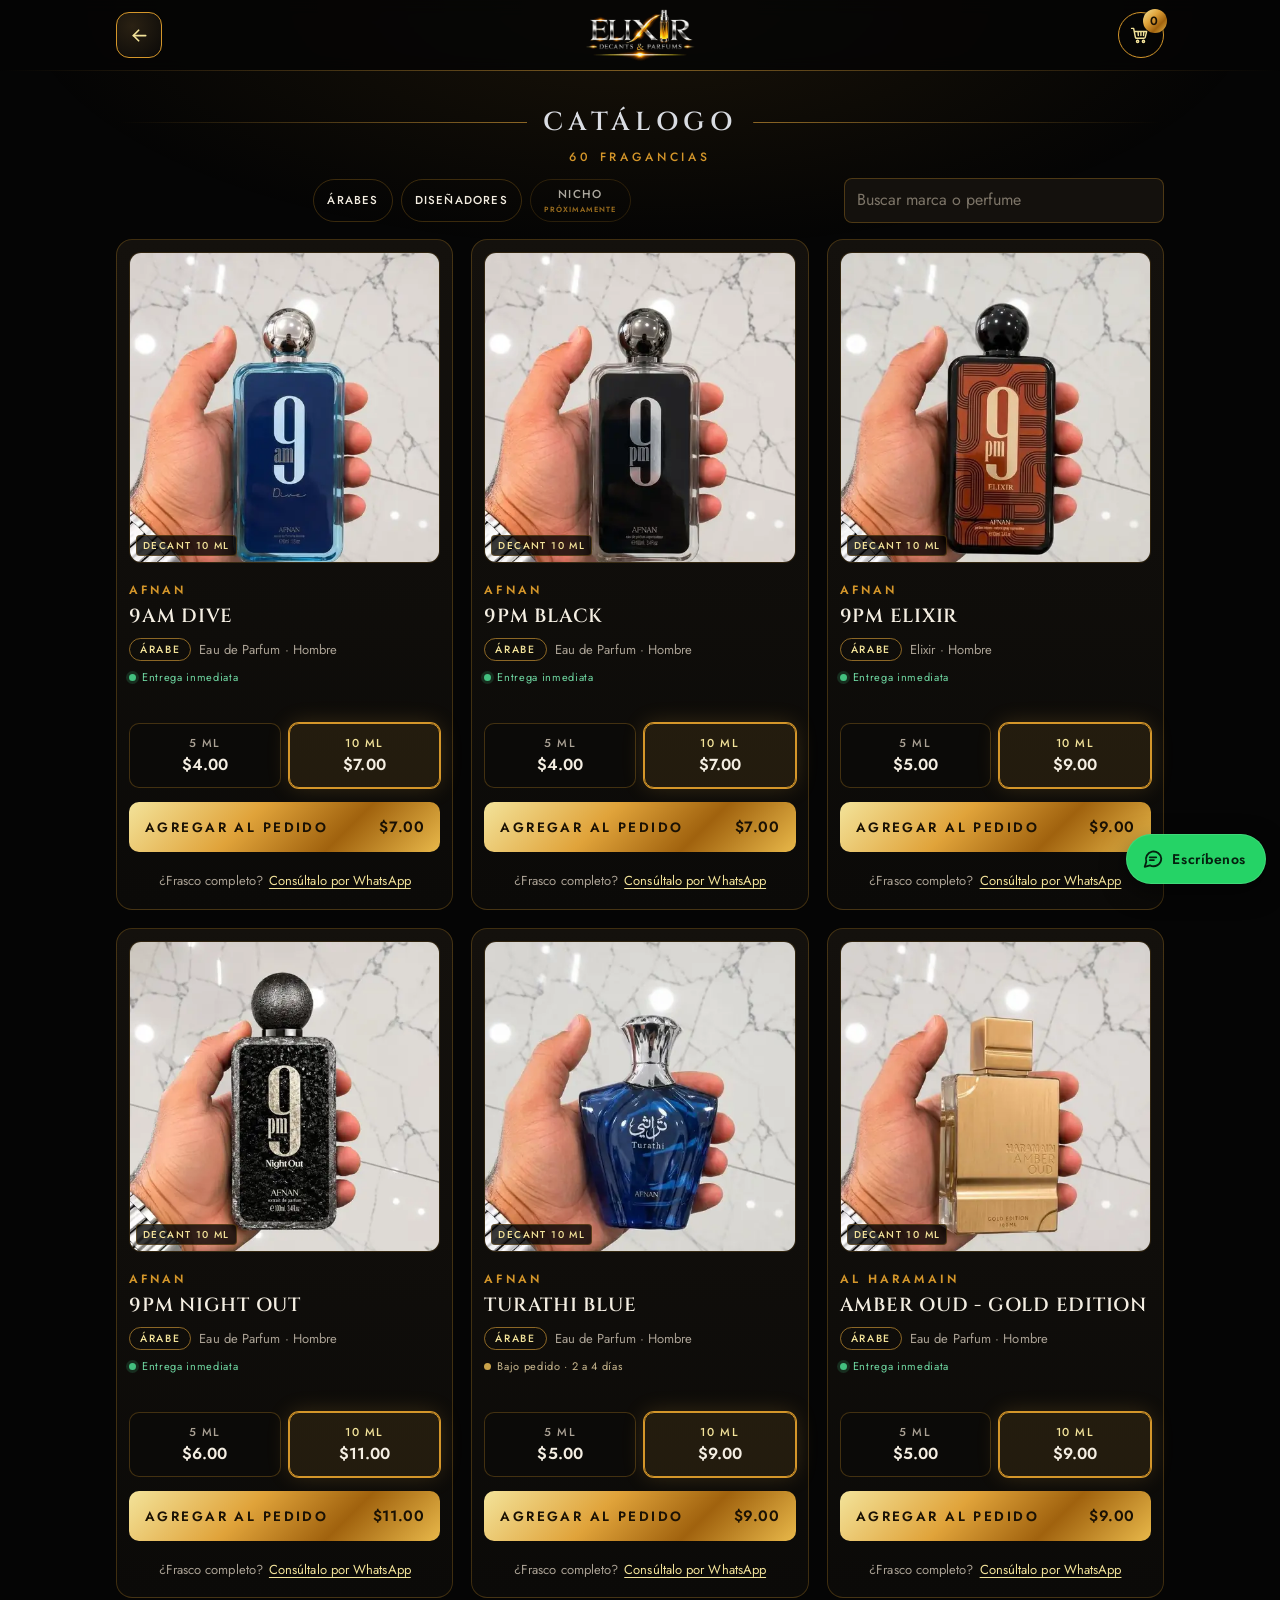
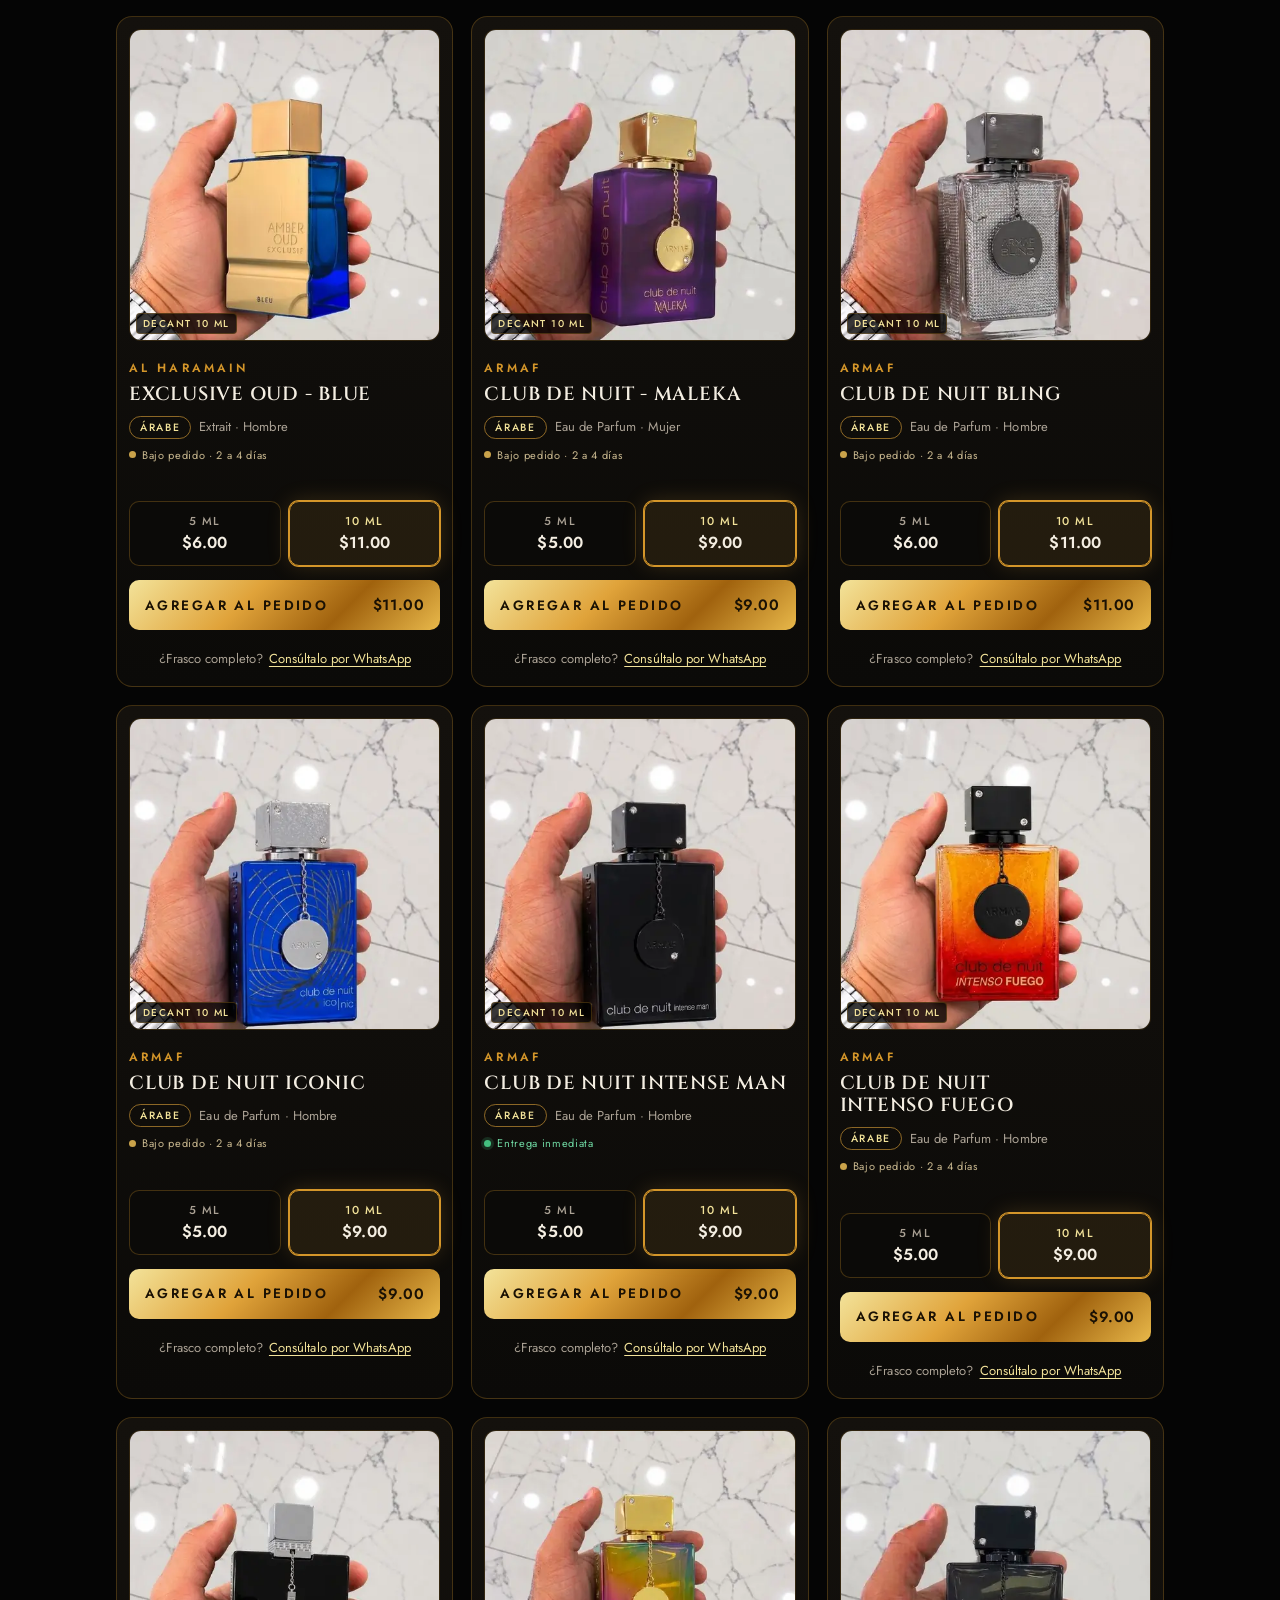
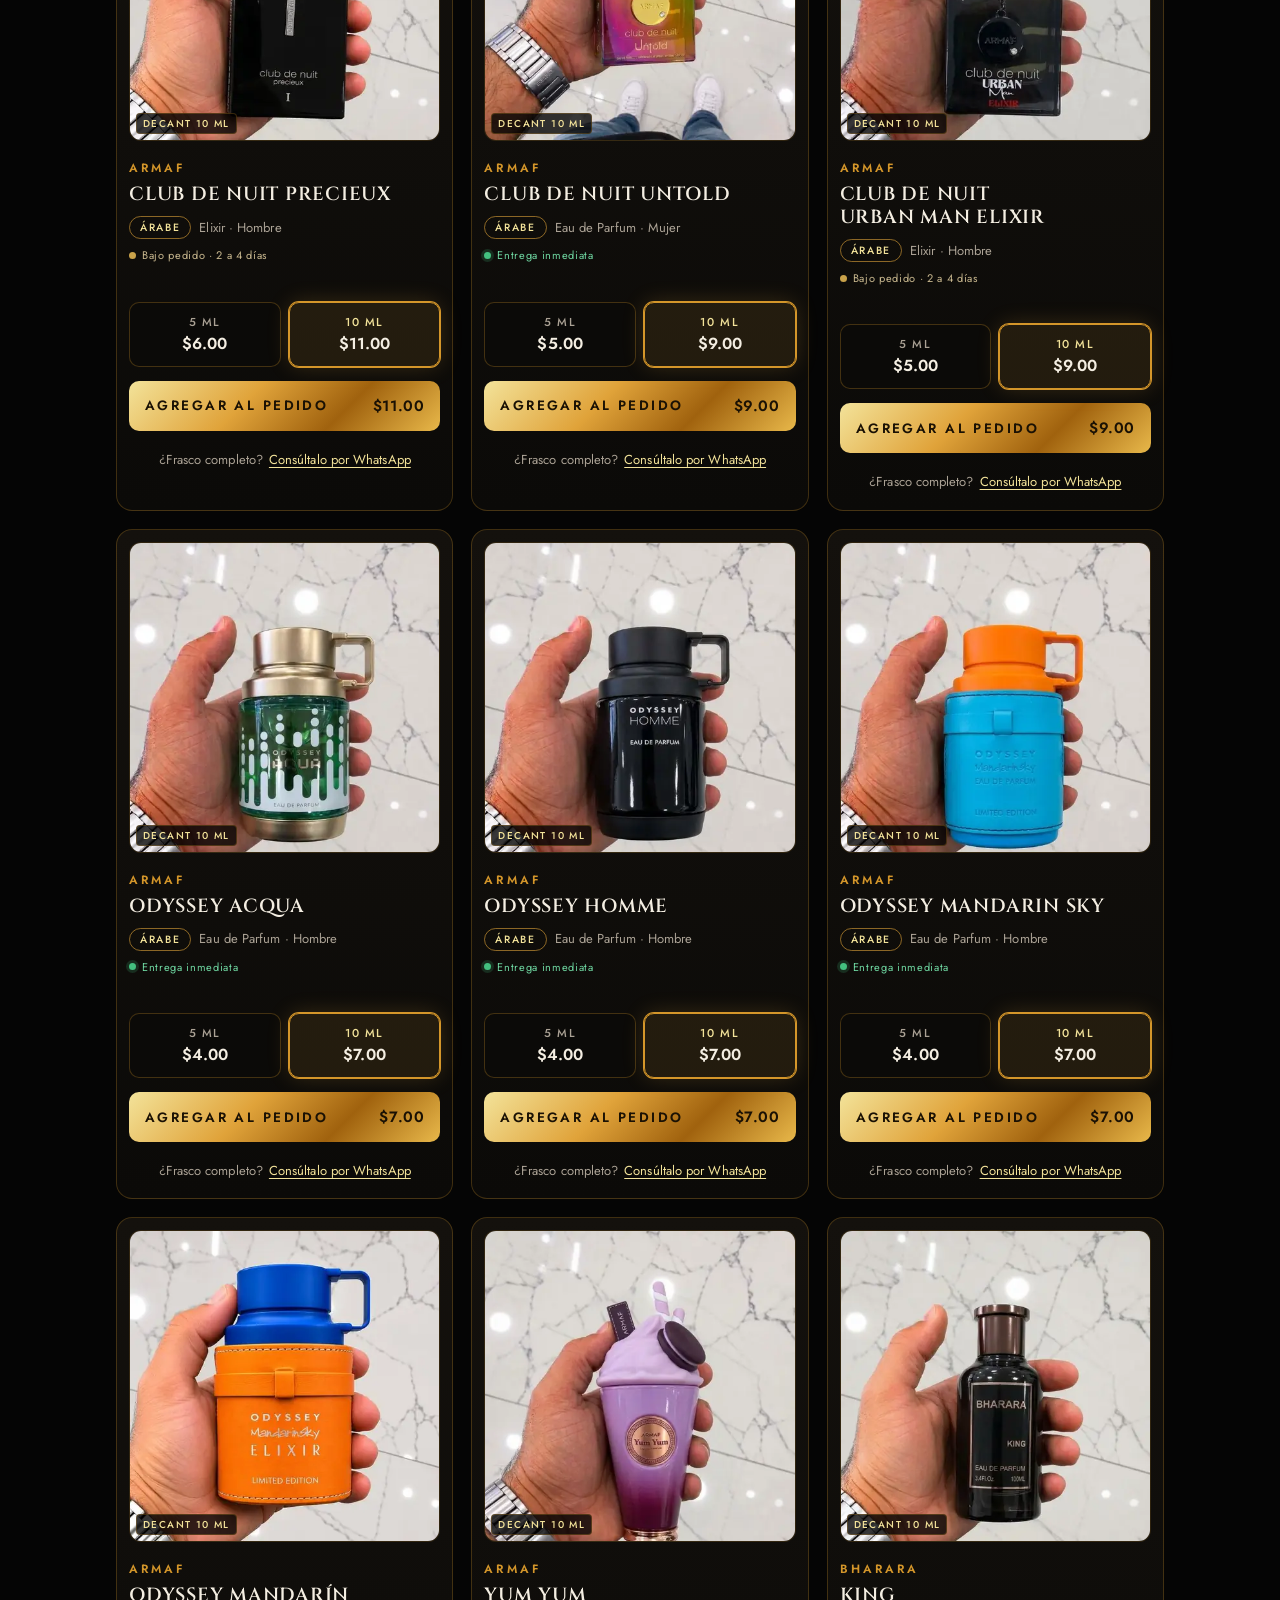
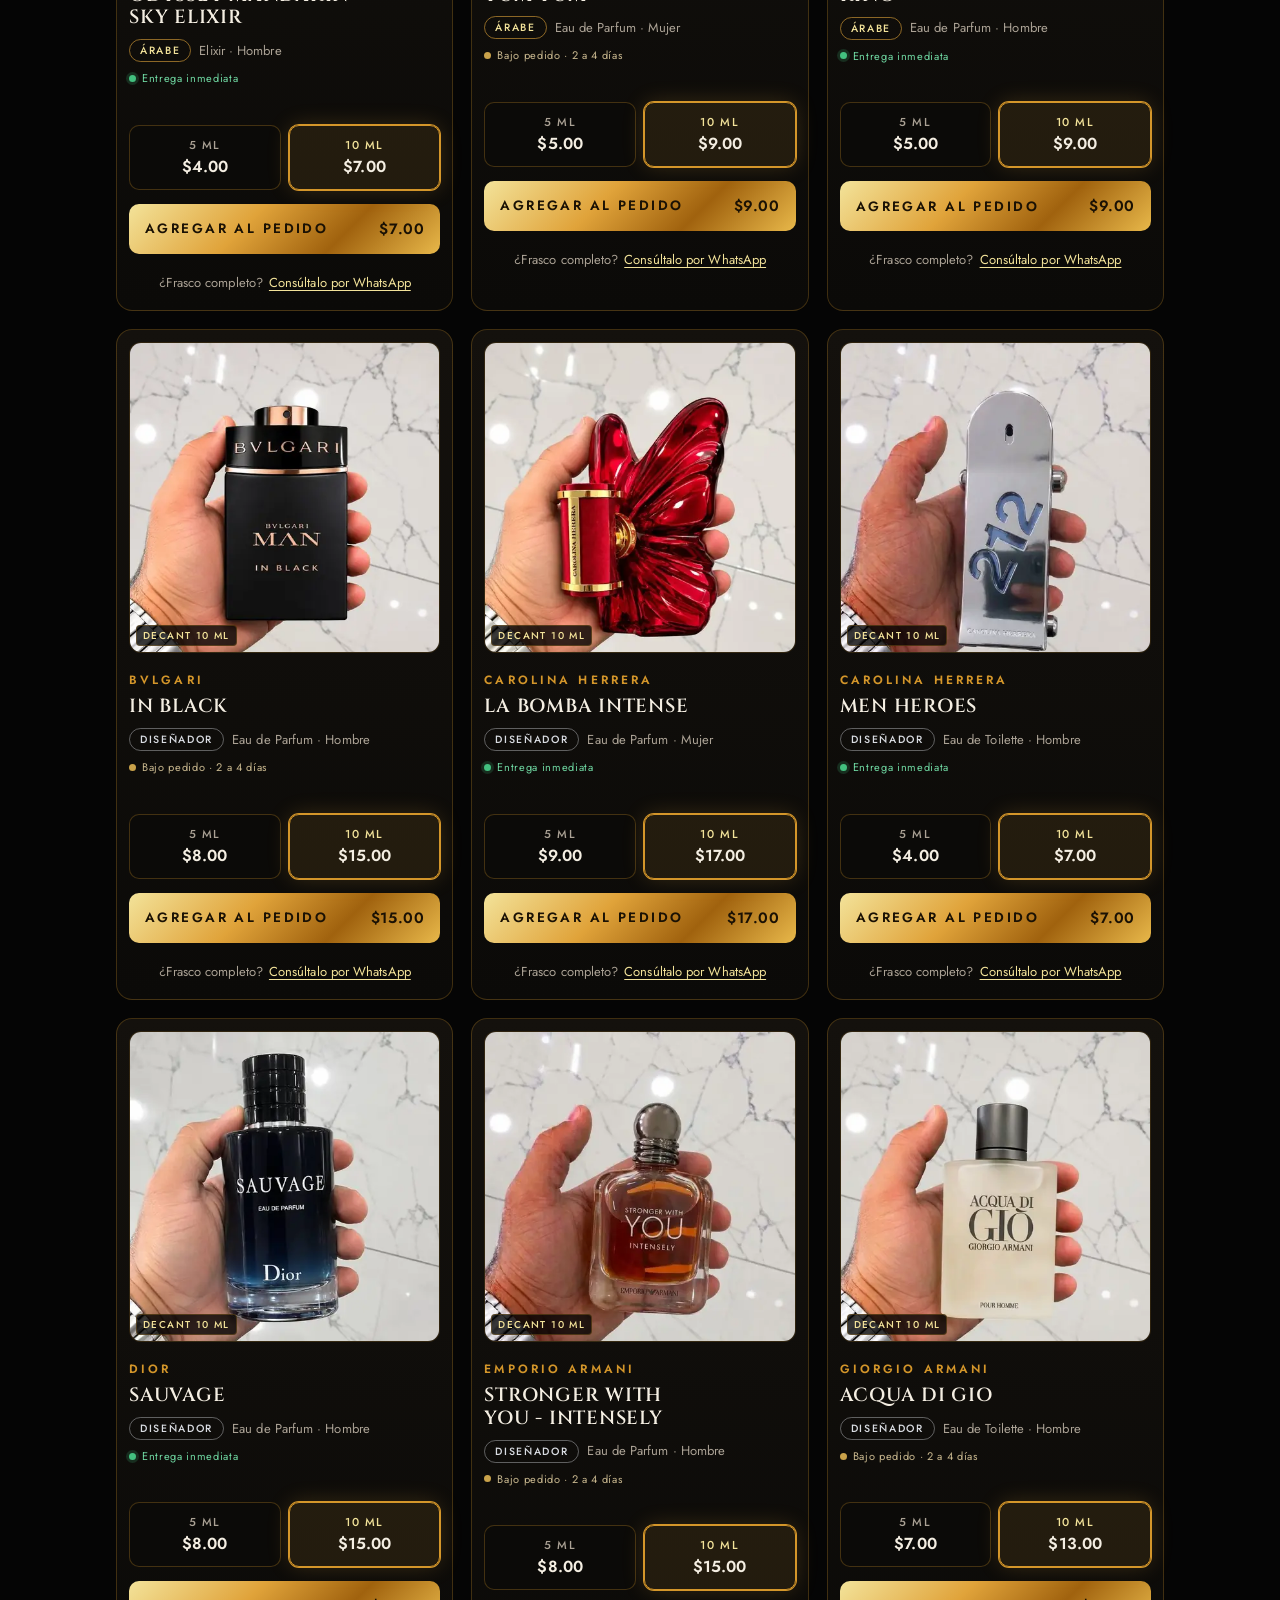
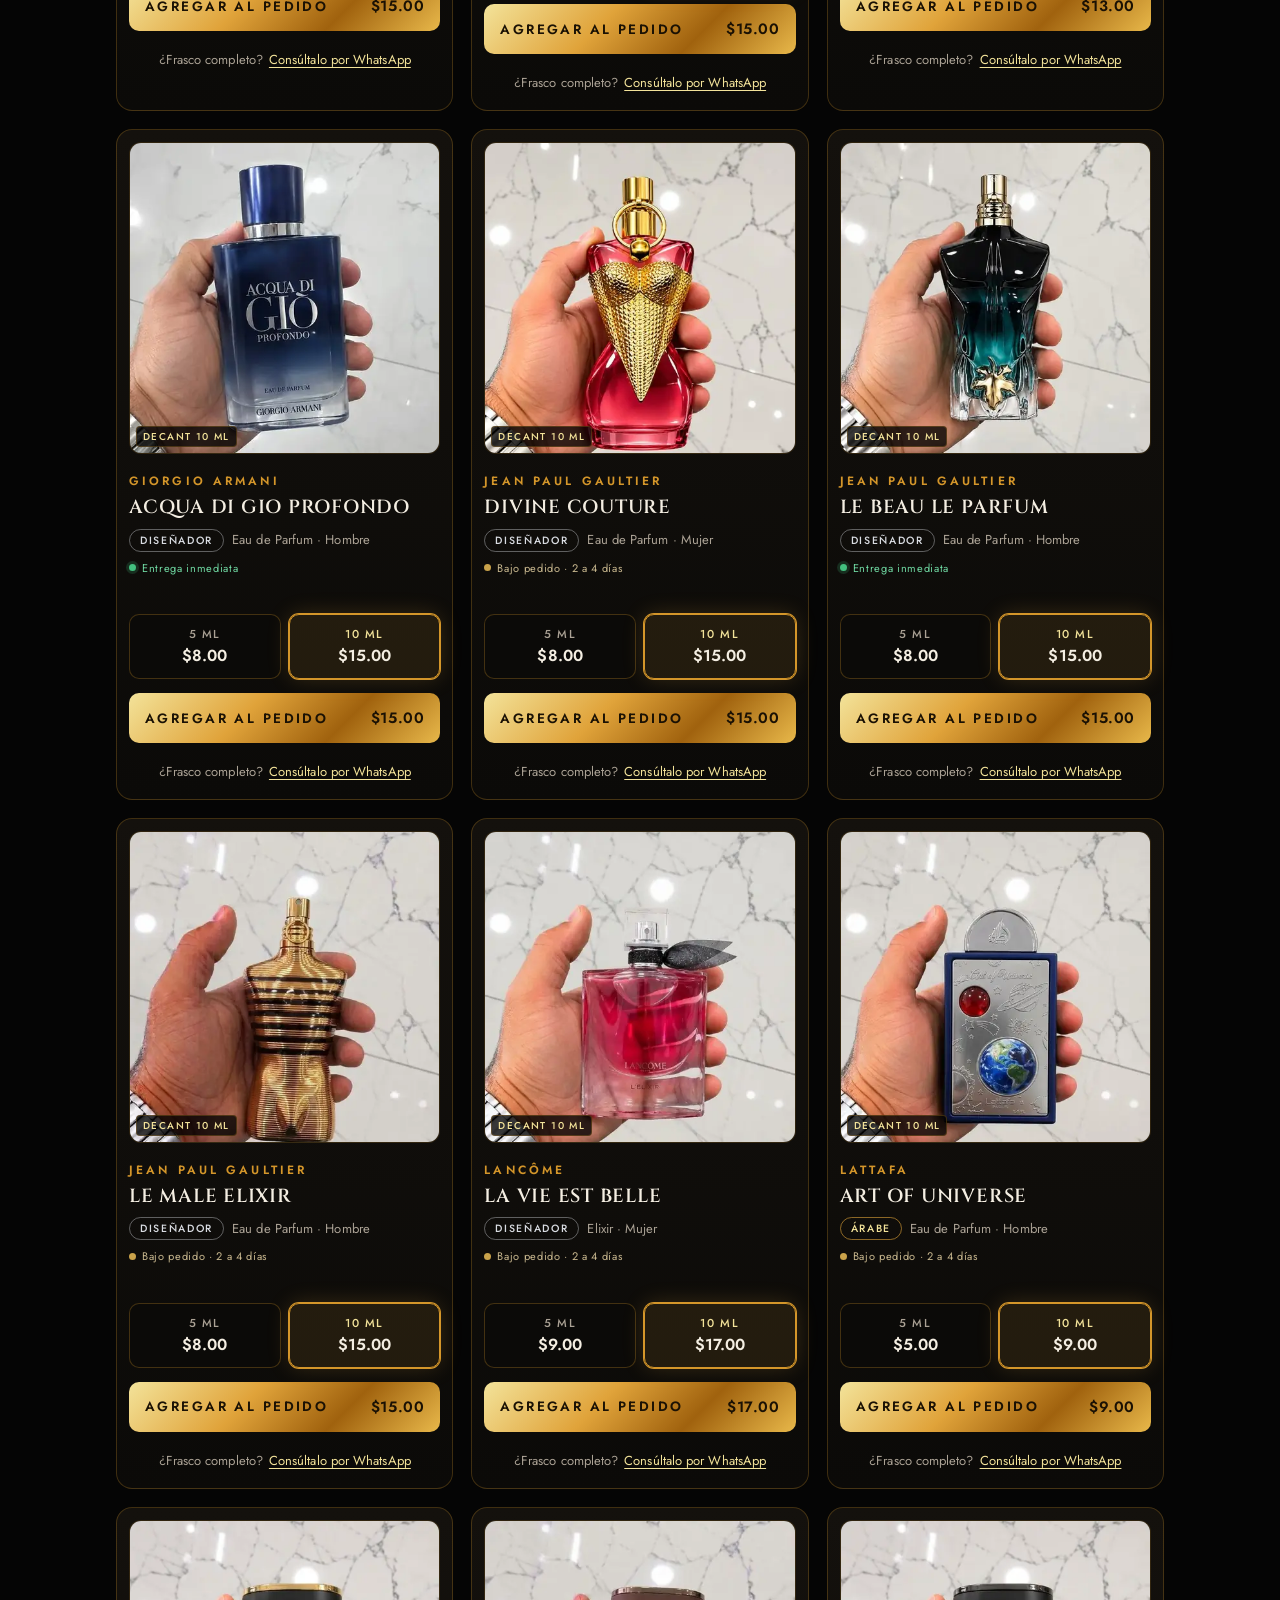
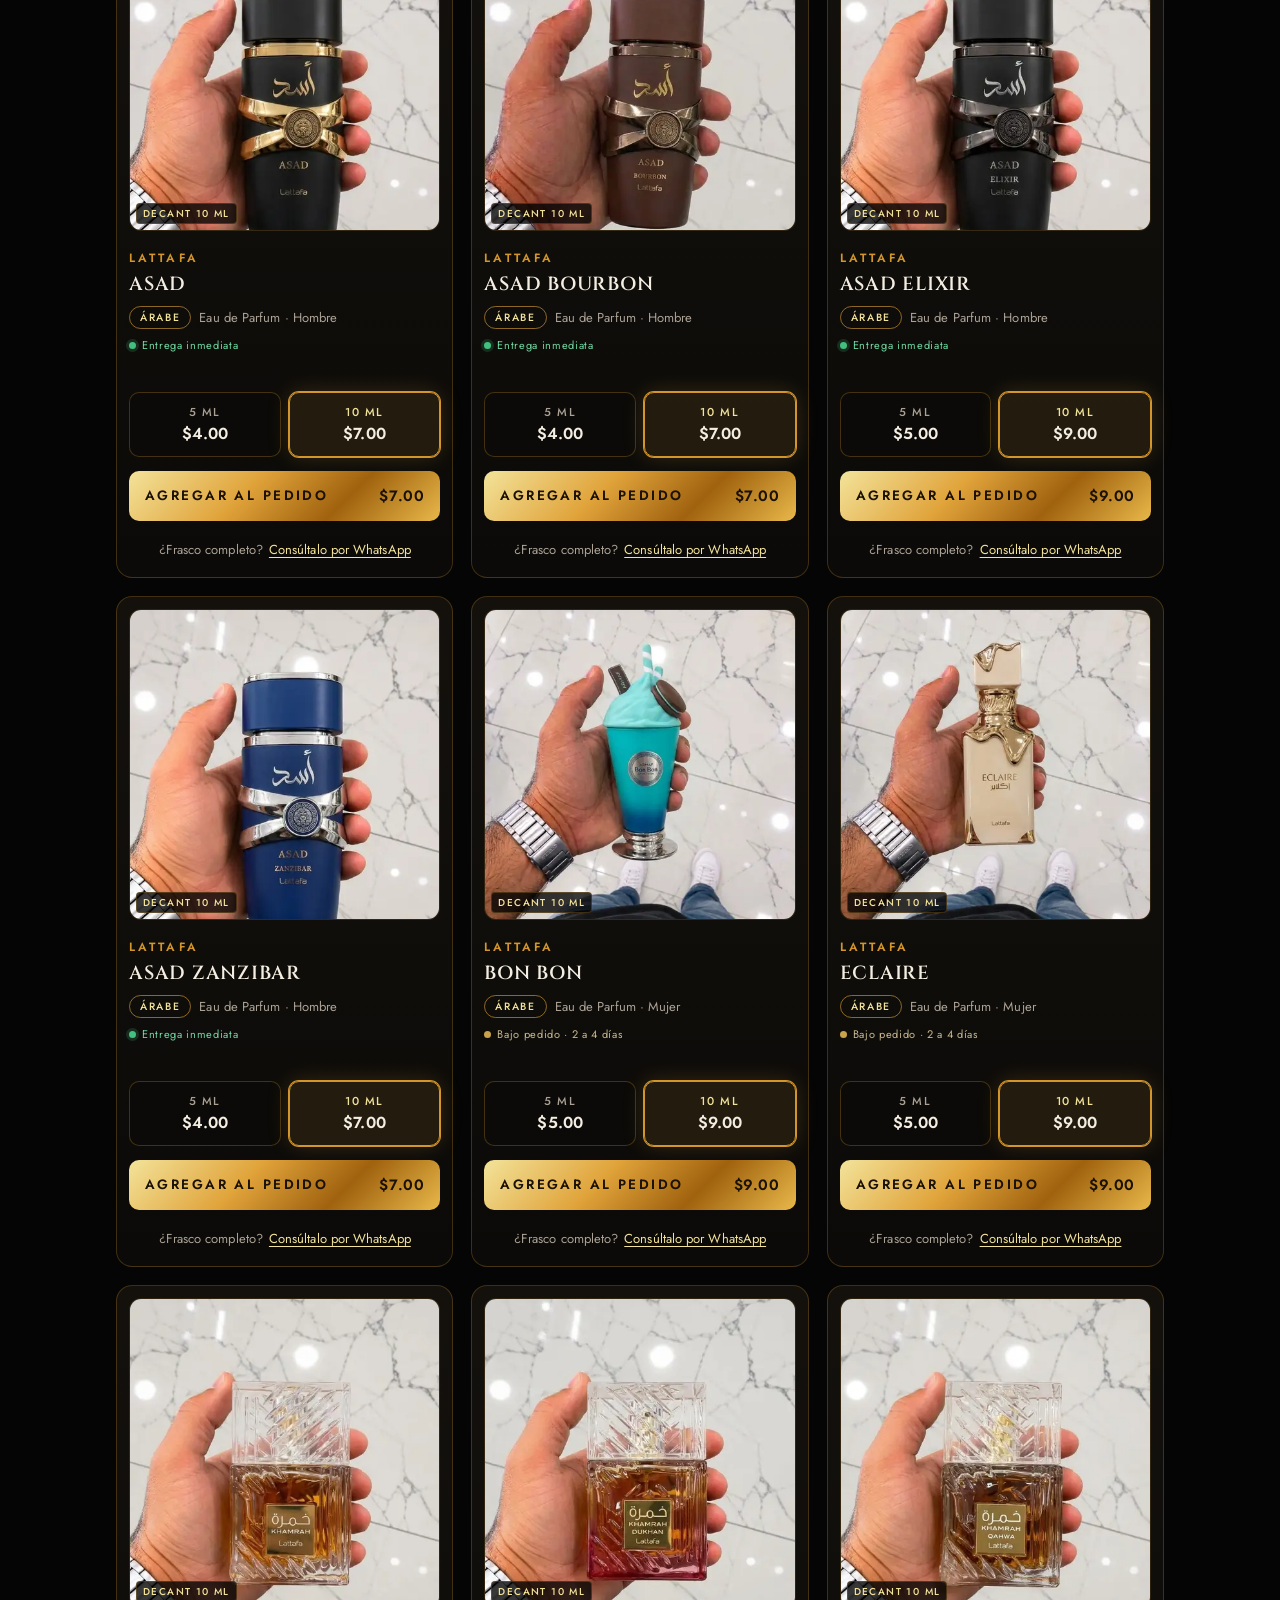
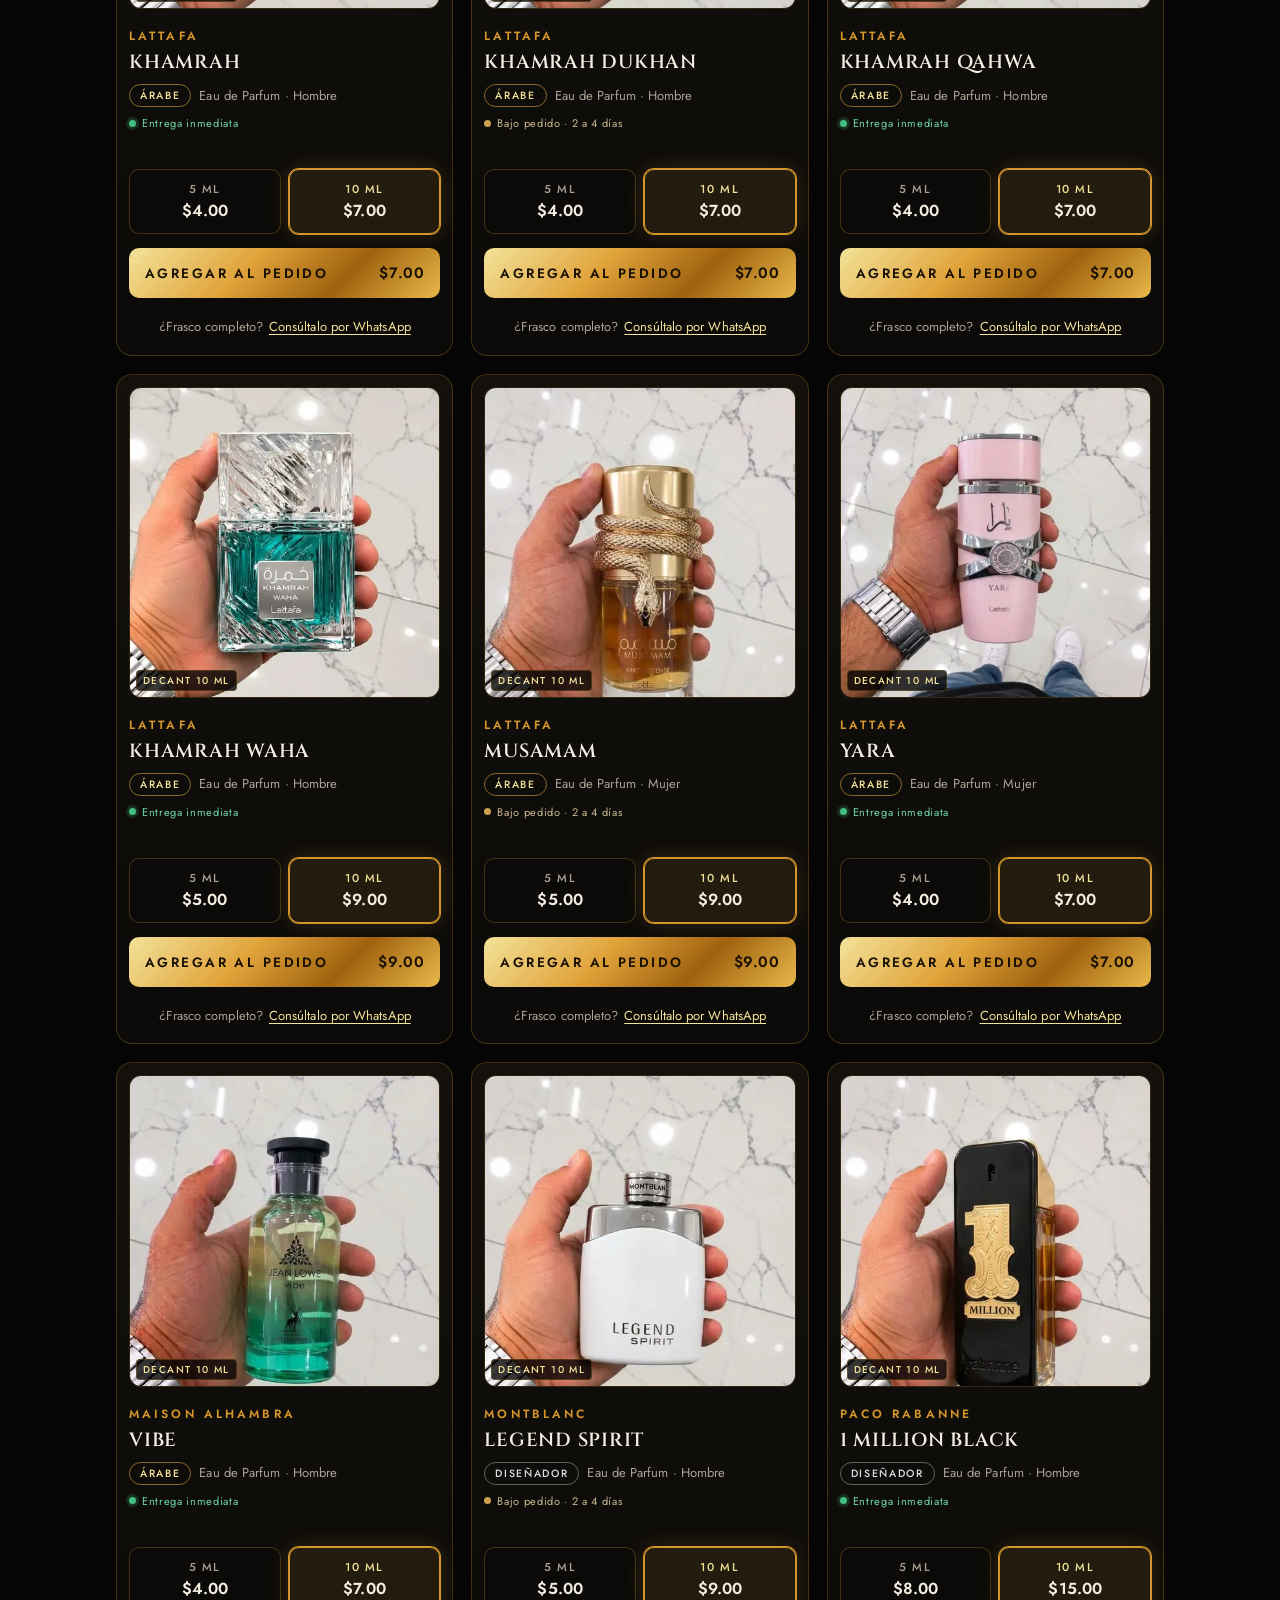
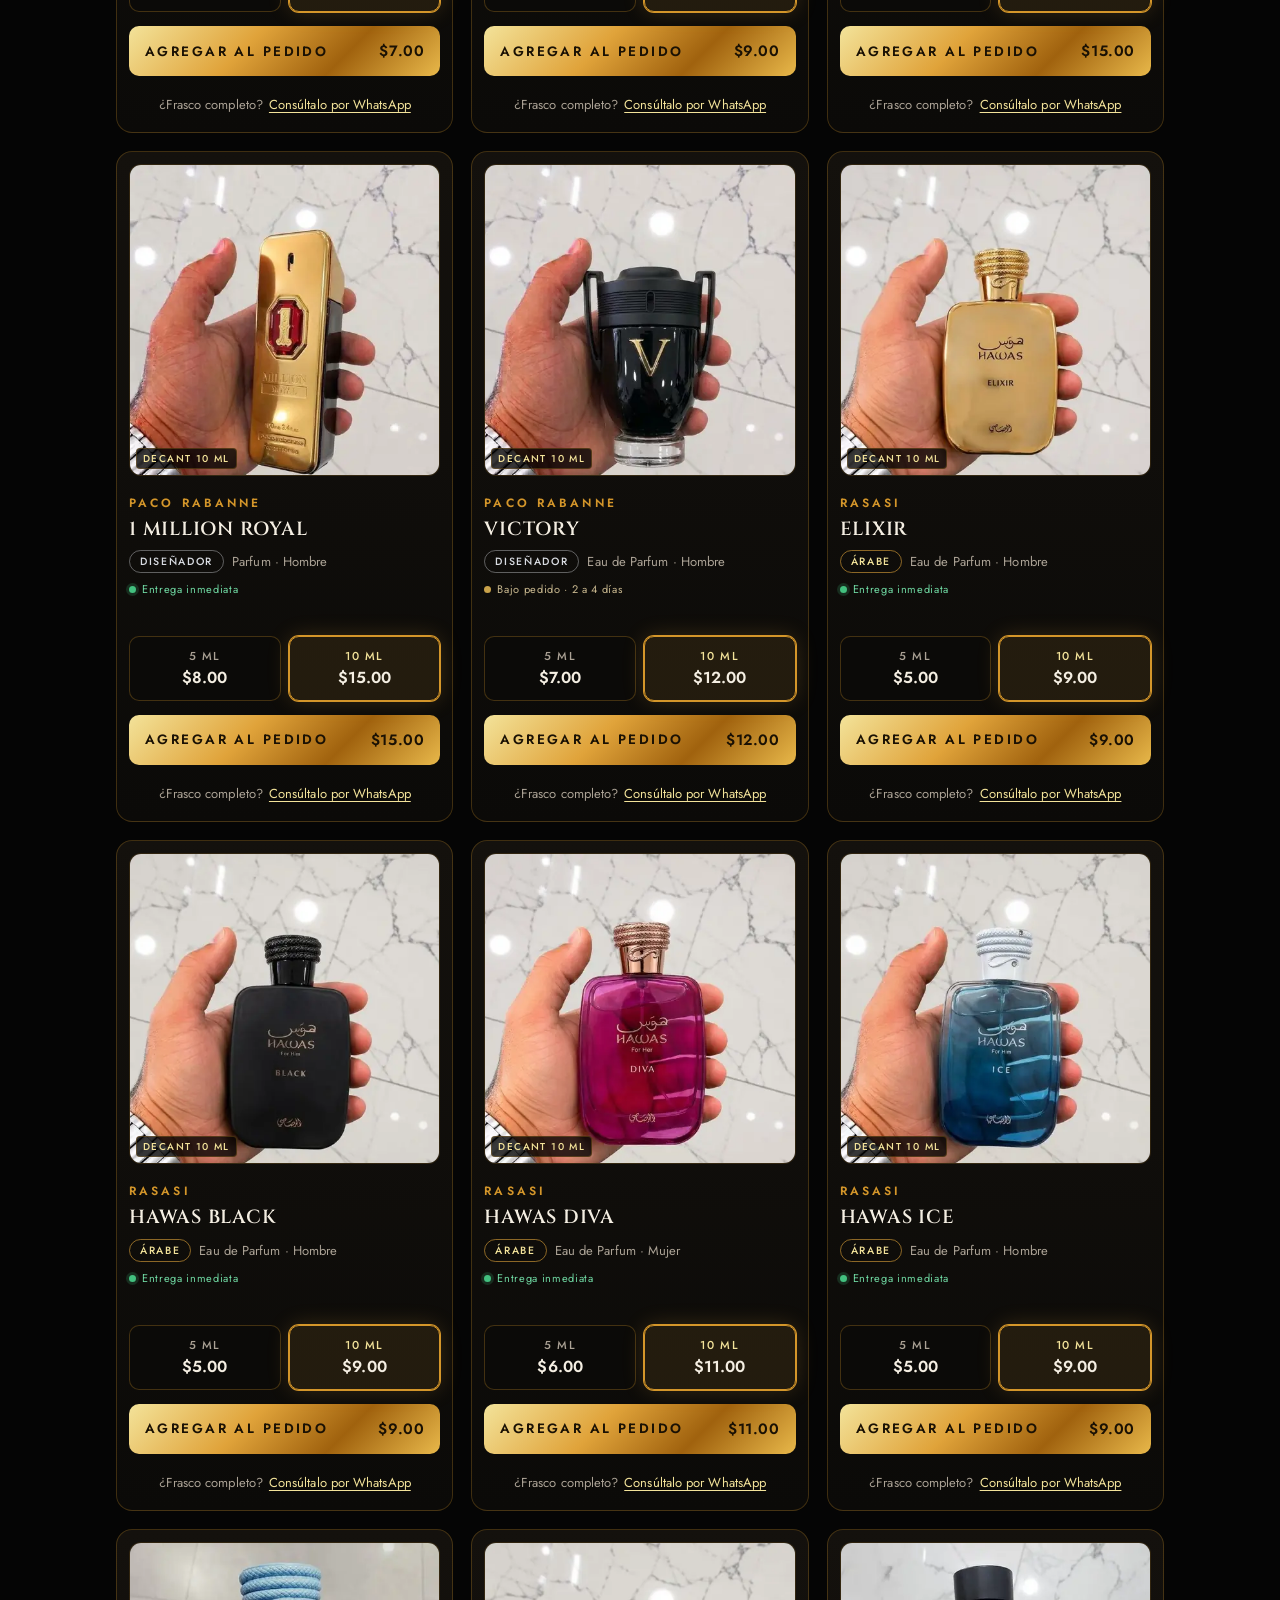
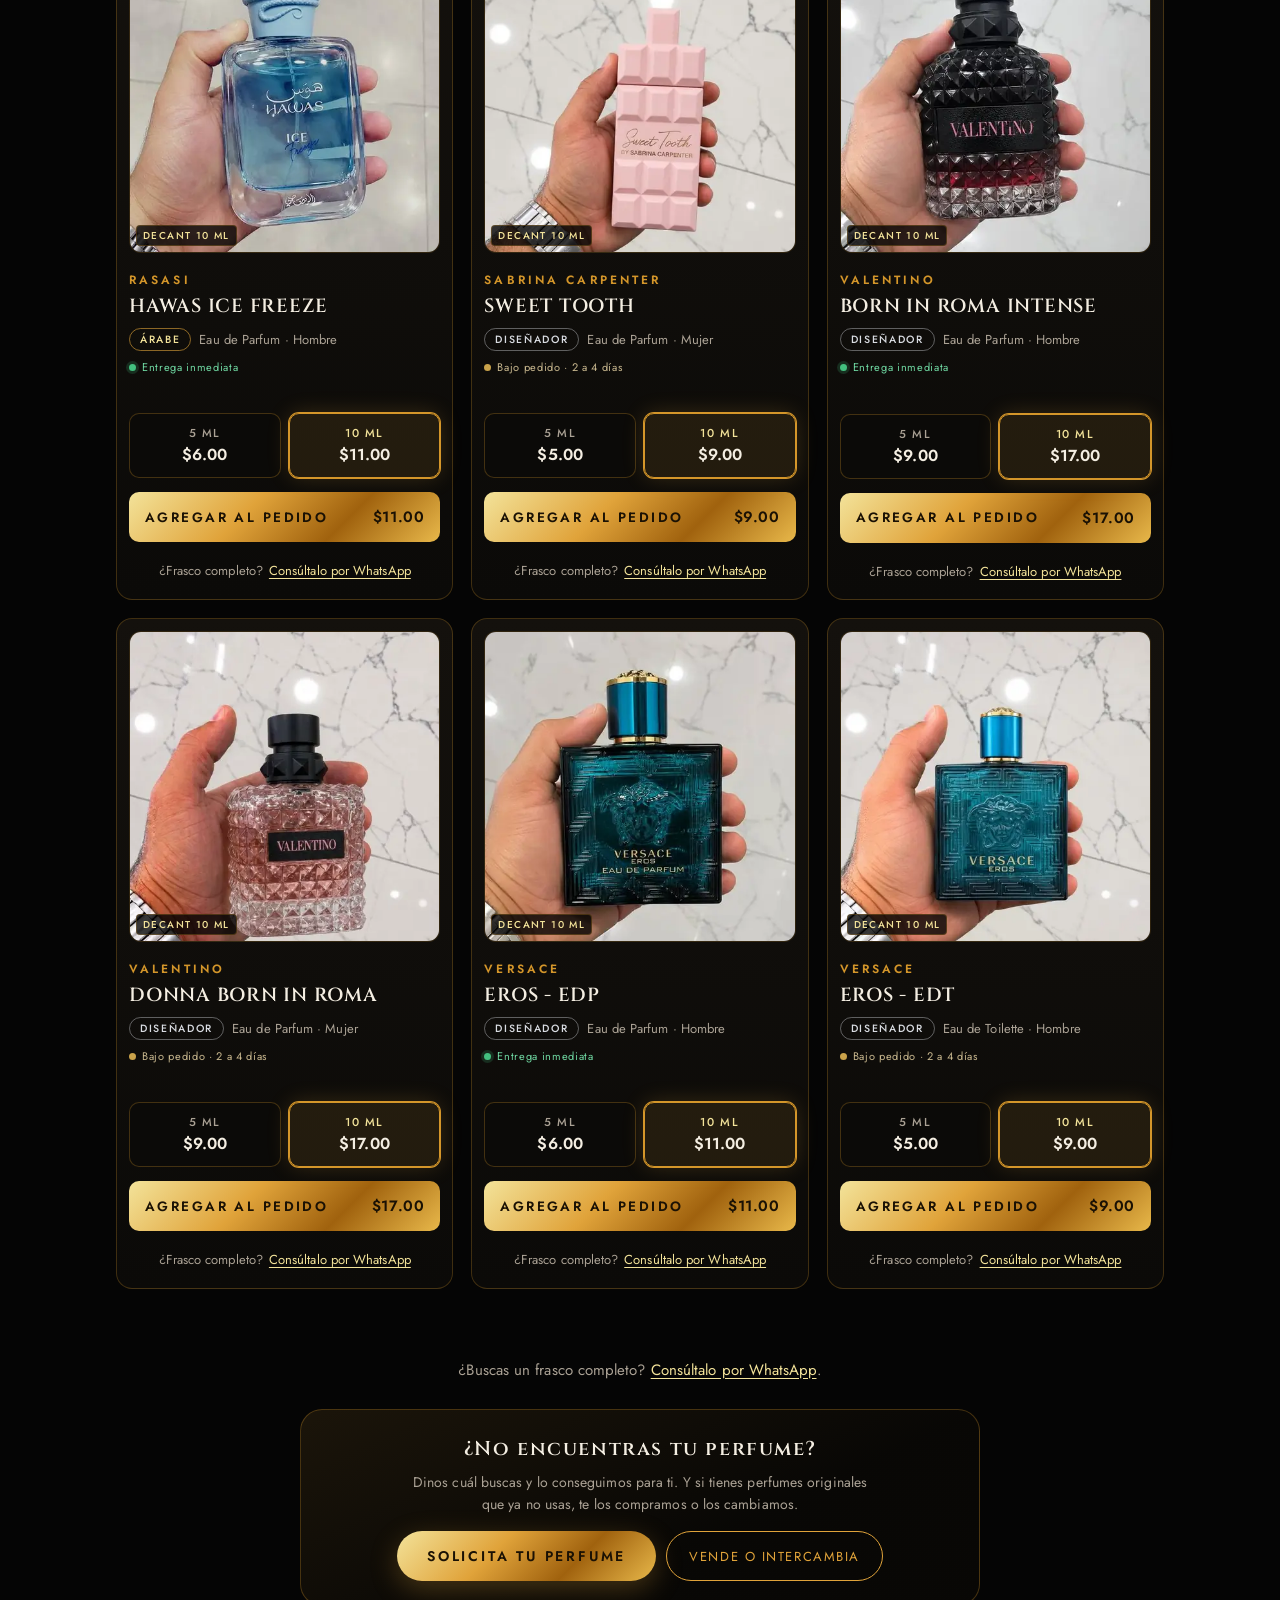
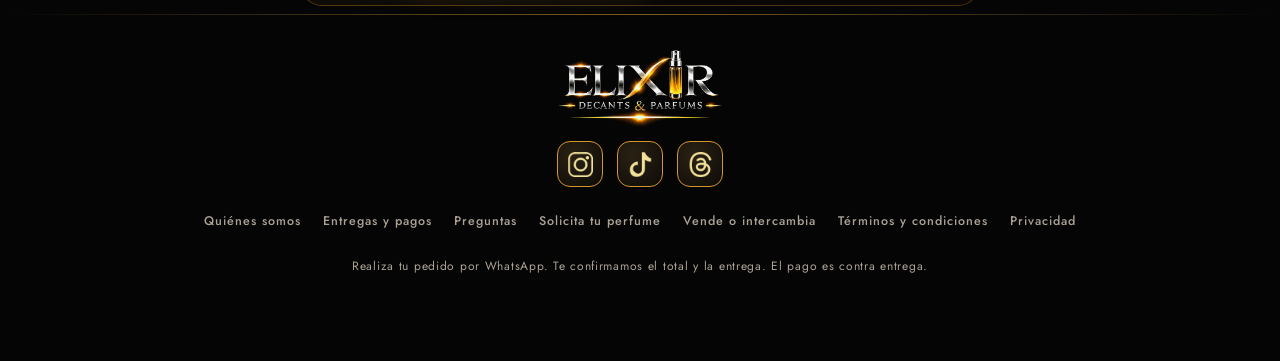
==== commit be41c23c: "Catalogo: version nueva" ====
--- a/catalogo.html
+++ b/catalogo.html
@@ -23,7 +23,7 @@
 <link href="https://fonts.googleapis.com/css2?family=Cinzel:wght@500;600;700&family=Jost:wght@400;500;600&display=swap" rel="stylesheet">
 <link rel="stylesheet" href="assets/app.css?v=14">
 <link rel="stylesheet" href="assets/vitrina.css?v=4">
-<!--SEO-LD--><script type="application/ld+json">{"@context":"https://schema.org","@type":"ItemList","name":"Catálogo de decants de perfumes originales · ELIXIR Decants & Parfums","numberOfItems":60,"itemListElement":[{"@type":"ListItem","position":1,"item":{"@type":"Product","name":"Decant Afnan 9am Eau de Parfum","brand":{"@type":"Brand","name":"Afnan"},"description":"Decant de Afnan 9am Eau de Parfum original en frasco de 5 y 10 ml. Eau de Parfum · Árabe · Hombre.","url":"https://elixirpty.github.io/catalogo.html#PF-040","offers":{"@type":"AggregateOffer","priceCurrency":"USD","lowPrice":"4.00","highPrice":"7.00","offerCount":2,"availability":"https://schema.org/InStock","areaServed":"PA"},"image":"https://elixirpty.github.io/fotos/PF-040-ed1f9771.webp"}},{"@type":"ListItem","position":2,"item":{"@type":"Product","name":"Decant Afnan 9PM Black Eau de Parfum","brand":{"@type":"Brand","name":"Afnan"},"description":"Decant de Afnan 9PM Black Eau de Parfum original en frasco de 5 y 10 ml. Eau de Parfum · Árabe · Hombre.","url":"https://elixirpty.github.io/catalogo.html#PF-014","offers":{"@type":"AggregateOffer","priceCurrency":"USD","lowPrice":"4.00","highPrice":"7.00","offerCount":2,"availability":"https://schema.org/InStock","areaServed":"PA"},"image":"https://elixirpty.github.io/fotos/PF-014-bc10782d.webp"}},{"@type":"ListItem","position":3,"item":{"@type":"Product","name":"Decant Afnan 9pm Elixir Elixir","brand":{"@type":"Brand","name":"Afnan"},"description":"Decant de Afnan 9pm Elixir Elixir original en frasco de 5 y 10 ml. Elixir · Árabe · Hombre.","url":"https://elixirpty.github.io/catalogo.html#PF-026","offers":{"@type":"AggregateOffer","priceCurrency":"USD","lowPrice":"5.00","highPrice":"9.00","offerCount":2,"availability":"https://schema.org/InStock","areaServed":"PA"},"image":"https://elixirpty.github.io/fotos/PF-026-91c41167.webp"}},{"@type":"ListItem","position":4,"item":{"@type":"Product","name":"Decant Afnan 9pm Night Out Eau de Parfum","brand":{"@type":"Brand","name":"Afnan"},"description":"Decant de Afnan 9pm Night Out Eau de Parfum original en frasco de 5 y 10 ml. Eau de Parfum · Árabe · Hombre.","url":"https://elixirpty.github.io/catalogo.html#PF-049","offers":{"@type":"AggregateOffer","priceCurrency":"USD","lowPrice":"6.00","highPrice":"11.00","offerCount":2,"availability":"https://schema.org/InStock","areaServed":"PA"},"image":"https://elixirpty.github.io/fotos/PF-049-fb5b63c3.webp"}},{"@type":"ListItem","position":5,"item":{"@type":"Product","name":"Decant Afnan Turathi Blue Eau de Parfum","brand":{"@type":"Brand","name":"Afnan"},"description":"Decant de Afnan Turathi Blue Eau de Parfum original en frasco de 5 y 10 ml. Eau de Parfum · Árabe · Hombre.","url":"https://elixirpty.github.io/catalogo.html#PF-039","offers":{"@type":"AggregateOffer","priceCurrency":"USD","lowPrice":"5.00","highPrice":"9.00","offerCount":2,"availability":"https://schema.org/InStock","areaServed":"PA"},"image":"https://elixirpty.github.io/fotos/PF-039-587cfe97.webp"}},{"@type":"ListItem","position":6,"item":{"@type":"Product","name":"Decant Al Haramain Amber Oud - Gold Edition Eau de Parfum","brand":{"@type":"Brand","name":"Al Haramain"},"description":"Decant de Al Haramain Amber Oud - Gold Edition Eau de Parfum original en frasco de 5 y 10 ml. Eau de Parfum · Árabe · Hombre.","url":"https://elixirpty.github.io/catalogo.html#PF-033","offers":{"@type":"AggregateOffer","priceCurrency":"USD","lowPrice":"5.00","highPrice":"9.00","offerCount":2,"availability":"https://schema.org/InStock","areaServed":"PA"},"image":"https://elixirpty.github.io/fotos/PF-033-2d150a72.webp"}},{"@type":"ListItem","position":7,"item":{"@type":"Product","name":"Decant Al Haramain Exclusive Oud - Blue Extrait","brand":{"@type":"Brand","name":"Al Haramain"},"description":"Decant de Al Haramain Exclusive Oud - Blue Extrait original en frasco de 5 y 10 ml. Extrait · Árabe · Hombre.","url":"https://elixirpty.github.io/catalogo.html#PF-052","offers":{"@type":"AggregateOffer","priceCurrency":"USD","lowPrice":"6.00","highPrice":"11.00","offerCount":2,"availability":"https://schema.org/InStock","areaServed":"PA"},"image":"https://elixirpty.github.io/fotos/PF-052-702320f8.webp"}},{"@type":"ListItem","position":8,"item":{"@type":"Product","name":"Decant Armaf Club de Nuit - Maleka Eau de Parfum","brand":{"@type":"Brand","name":"Armaf"},"description":"Decant de Armaf Club de Nuit - Maleka Eau de Parfum original en frasco de 5 y 10 ml. Eau de Parfum · Árabe · Mujer.","url":"https://elixirpty.github.io/catalogo.html#PF-054","offers":{"@type":"AggregateOffer","priceCurrency":"USD","lowPrice":"5.00","highPrice":"9.00","offerCount":2,"availability":"https://schema.org/InStock","areaServed":"PA"},"image":"https://elixirpty.github.io/fotos/PF-054-c52cb536.webp"}},{"@type":"ListItem","position":9,"item":{"@type":"Product","name":"Decant Armaf Club de Nuit Bling Eau de Parfum","brand":{"@type":"Brand","name":"Armaf"},"description":"Decant de Armaf Club de Nuit Bling Eau de Parfum original en frasco de 5 y 10 ml. Eau de Parfum · Árabe · Hombre.","url":"https://elixirpty.github.io/catalogo.html#PF-024","offers":{"@type":"AggregateOffer","priceCurrency":"USD","lowPrice":"6.00","highPrice":"11.00","offerCount":2,"availability":"https://schema.org/InStock","areaServed":"PA"},"image":"https://elixirpty.github.io/fotos/PF-024-602f1868.webp"}},{"@type":"ListItem","position":10,"item":{"@type":"Product","name":"Decant Armaf Club de Nuit Iconic Eau de Parfum","brand":{"@type":"Brand","name":"Armaf"},"description":"Decant de Armaf Club de Nuit Iconic Eau de Parfum original en frasco de 5 y 10 ml. Eau de Parfum · Árabe · Hombre.","url":"https://elixirpty.github.io/catalogo.html#PF-025","offers":{"@type":"AggregateOffer","priceCurrency":"USD","lowPrice":"5.00","highPrice":"9.00","offerCount":2,"availability":"https://schema.org/InStock","areaServed":"PA"},"image":"https://elixirpty.github.io/fotos/PF-025-1d24795b.webp"}},{"@type":"ListItem","position":11,"item":{"@type":"Product","name":"Decant Armaf Club de Nuit Intense Man Eau de Parfum","brand":{"@type":"Brand","name":"Armaf"},"description":"Decant de Armaf Club de Nuit Intense Man Eau de Parfum original en frasco de 5 y 10 ml. Eau de Parfum · Árabe · Hombre.","url":"https://elixirpty.github.io/catalogo.html#PF-032","offers":{"@type":"AggregateOffer","priceCurrency":"USD","lowPrice":"5.00","highPrice":"9.00","offerCount":2,"availability":"https://schema.org/InStock","areaServed":"PA"},"image":"https://elixirpty.github.io/fotos/PF-032-82d53ed5.webp"}},{"@type":"ListItem","position":12,"item":{"@type":"Product","name":"Decant Armaf Club de Nuit Intenso Fuego Eau de Parfum","brand":{"@type":"Brand","name":"Armaf"},"description":"Decant de Armaf Club de Nuit Intenso Fuego Eau de Parfum original en frasco de 5 y 10 ml. Eau de Parfum · Árabe · Hombre.","url":"https://elixirpty.github.io/catalogo.html#PF-041","offers":{"@type":"AggregateOffer","priceCurrency":"USD","lowPrice":"5.00","highPrice":"9.00","offerCount":2,"availability":"https://schema.org/InStock","areaServed":"PA"},"image":"https://elixirpty.github.io/fotos/PF-041-28259e54.webp"}},{"@type":"ListItem","position":13,"item":{"@type":"Product","name":"Decant Armaf Club de Nuit Precieux Elixir","brand":{"@type":"Brand","name":"Armaf"},"description":"Decant de Armaf Club de Nuit Precieux Elixir original en frasco de 5 y 10 ml. Elixir · Árabe · Hombre.","url":"https://elixirpty.github.io/catalogo.html#PF-043","offers":{"@type":"AggregateOffer","priceCurrency":"USD","lowPrice":"6.00","highPrice":"11.00","offerCount":2,"availability":"https://schema.org/InStock","areaServed":"PA"},"image":"https://elixirpty.github.io/fotos/PF-043-bbf62ee0.webp"}},{"@type":"ListItem","position":14,"item":{"@type":"Product","name":"Decant Armaf Club de Nuit Untold Eau de Parfum","brand":{"@type":"Brand","name":"Armaf"},"description":"Decant de Armaf Club de Nuit Untold Eau de Parfum original en frasco de 5 y 10 ml. Eau de Parfum · Árabe · Mujer.","url":"https://elixirpty.github.io/catalogo.html#PF-060","offers":{"@type":"AggregateOffer","priceCurrency":"USD","lowPrice":"5.00","highPrice":"9.00","offerCount":2,"availability":"https://schema.org/InStock","areaServed":"PA"},"image":"https://elixirpty.github.io/fotos/PF-060-b6eab7b1.webp"}},{"@type":"ListItem","position":15,"item":{"@type":"Product","name":"Decant Armaf Club de Nuit Urban Man Elixir Elixir","brand":{"@type":"Brand","name":"Armaf"},"description":"Decant de Armaf Club de Nuit Urban Man Elixir Elixir original en frasco de 5 y 10 ml. Elixir · Árabe · Hombre.","url":"https://elixirpty.github.io/catalogo.html#PF-021","offers":{"@type":"AggregateOffer","priceCurrency":"USD","lowPrice":"5.00","highPrice":"9.00","offerCount":2,"availability":"https://schema.org/InStock","areaServed":"PA"},"image":"https://elixirpty.github.io/fotos/PF-021-3bd75e98.webp"}},{"@type":"ListItem","position":16,"item":{"@type":"Product","name":"Decant Armaf Odyssey Acqua Eau de Parfum","brand":{"@type":"Brand","name":"Armaf"},"description":"Decant de Armaf Odyssey Acqua Eau de Parfum original en frasco de 5 y 10 ml. Eau de Parfum · Árabe · Hombre.","url":"https://elixirpty.github.io/catalogo.html#PF-018","offers":{"@type":"AggregateOffer","priceCurrency":"USD","lowPrice":"4.00","highPrice":"7.00","offerCount":2,"availability":"https://schema.org/InStock","areaServed":"PA"},"image":"https://elixirpty.github.io/fotos/PF-018-634a1adf.webp"}},{"@type":"ListItem","position":17,"item":{"@type":"Product","name":"Decant Armaf Odyssey Homme Eau de Parfum","brand":{"@type":"Brand","name":"Armaf"},"description":"Decant de Armaf Odyssey Homme Eau de Parfum original en frasco de 5 y 10 ml. Eau de Parfum · Árabe · Hombre.","url":"https://elixirpty.github.io/catalogo.html#PF-020","offers":{"@type":"AggregateOffer","priceCurrency":"USD","lowPrice":"4.00","highPrice":"7.00","offerCount":2,"availability":"https://schema.org/InStock","areaServed":"PA"},"image":"https://elixirpty.github.io/fotos/PF-020-40a2c4ef.webp"}},{"@type":"ListItem","position":18,"item":{"@type":"Product","name":"Decant Armaf Odyssey Mandarin Sky Eau de Parfum","brand":{"@type":"Brand","name":"Armaf"},"description":"Decant de Armaf Odyssey Mandarin Sky Eau de Parfum original en frasco de 5 y 10 ml. Eau de Parfum · Árabe · Hombre.","url":"https://elixirpty.github.io/catalogo.html#PF-023","offers":{"@type":"AggregateOffer","priceCurrency":"USD","lowPrice":"4.00","highPrice":"7.00","offerCount":2,"availability":"https://schema.org/InStock","areaServed":"PA"},"image":"https://elixirpty.github.io/fotos/PF-023-4591f5e9.webp"}},{"@type":"ListItem","position":19,"item":{"@type":"Product","name":"Decant Armaf Odyssey Mandarín Sky Elixir Elixir","brand":{"@type":"Brand","name":"Armaf"},"description":"Decant de Armaf Odyssey Mandarín Sky Elixir Elixir original en frasco de 5 y 10 ml. Elixir · Árabe · Hombre.","url":"https://elixirpty.github.io/catalogo.html#PF-007","offers":{"@type":"AggregateOffer","priceCurrency":"USD","lowPrice":"4.00","highPrice":"7.00","offerCount":2,"availability":"https://schema.org/InStock","areaServed":"PA"},"image":"https://elixirpty.github.io/img/perfumes/PF-007.webp"}},{"@type":"ListItem","position":20,"item":{"@type":"Product","name":"Decant Armaf Yum Yum Eau de Parfum","brand":{"@type":"Brand","name":"Armaf"},"description":"Decant de Armaf Yum Yum Eau de Parfum original en frasco de 5 y 10 ml. Eau de Parfum · Árabe · Mujer.","url":"https://elixirpty.github.io/catalogo.html#PF-056","offers":{"@type":"AggregateOffer","priceCurrency":"USD","lowPrice":"5.00","highPrice":"9.00","offerCount":2,"availability":"https://schema.org/InStock","areaServed":"PA"},"image":"https://elixirpty.github.io/fotos/PF-056-22cf0f5a.webp"}},{"@type":"ListItem","position":21,"item":{"@type":"Product","name":"Decant Bharara King Eau de Parfum","brand":{"@type":"Brand","name":"Bharara"},"description":"Decant de Bharara King Eau de Parfum original en frasco de 5 y 10 ml. Eau de Parfum · Árabe · Hombre.","url":"https://elixirpty.github.io/catalogo.html#PF-038","offers":{"@type":"AggregateOffer","priceCurrency":"USD","lowPrice":"5.00","highPrice":"9.00","offerCount":2,"availability":"https://schema.org/InStock","areaServed":"PA"},"image":"https://elixirpty.github.io/fotos/PF-038-4ab6685a.webp"}},{"@type":"ListItem","position":22,"item":{"@type":"Product","name":"Decant Bvlgari In Black Eau de Parfum","brand":{"@type":"Brand","name":"Bvlgari"},"description":"Decant de Bvlgari In Black Eau de Parfum original en frasco de 5 y 10 ml. Eau de Parfum · Diseñador · Hombre.","url":"https://elixirpty.github.io/catalogo.html#PF-012","offers":{"@type":"AggregateOffer","priceCurrency":"USD","lowPrice":"8.00","highPrice":"15.00","offerCount":2,"availability":"https://schema.org/InStock","areaServed":"PA"},"image":"https://elixirpty.github.io/fotos/PF-012-a4eea6f9.webp"}},{"@type":"ListItem","position":23,"item":{"@type":"Product","name":"Decant Carolina Herrera La Bomba Intense Eau de Parfum","brand":{"@type":"Brand","name":"Carolina Herrera"},"description":"Decant de Carolina Herrera La Bomba Intense Eau de Parfum original en frasco de 5 y 10 ml. Eau de Parfum · Diseñador · Mujer.","url":"https://elixirpty.github.io/catalogo.html#PF-013","offers":{"@type":"AggregateOffer","priceCurrency":"USD","lowPrice":"9.00","highPrice":"17.00","offerCount":2,"availability":"https://schema.org/InStock","areaServed":"PA"},"image":"https://elixirpty.github.io/fotos/PF-013-ecf822df.webp"}},{"@type":"ListItem","position":24,"item":{"@type":"Product","name":"Decant Carolina Herrera Men Heroes Eau de Toilette","brand":{"@type":"Brand","name":"Carolina Herrera"},"description":"Decant de Carolina Herrera Men Heroes Eau de Toilette original en frasco de 5 y 10 ml. Eau de Toilette · Diseñador · Hombre.","url":"https://elixirpty.github.io/catalogo.html#PF-015","offers":{"@type":"AggregateOffer","priceCurrency":"USD","lowPrice":"4.00","highPrice":"7.00","offerCount":2,"availability":"https://schema.org/InStock","areaServed":"PA"},"image":"https://elixirpty.github.io/fotos/PF-015-9047aa7a.webp"}},{"@type":"ListItem","position":25,"item":{"@type":"Product","name":"Decant Dior Sauvage Eau de Parfum","brand":{"@type":"Brand","name":"Dior"},"description":"Decant de Dior Sauvage Eau de Parfum original en frasco de 5 y 10 ml. Eau de Parfum · Diseñador · Hombre.","url":"https://elixirpty.github.io/catalogo.html#PF-001","offers":{"@type":"AggregateOffer","priceCurrency":"USD","lowPrice":"8.00","highPrice":"15.00","offerCount":2,"availability":"https://schema.org/InStock","areaServed":"PA"},"image":"https://elixirpty.github.io/img/perfumes/PF-001.webp"}},{"@type":"ListItem","position":26,"item":{"@type":"Product","name":"Decant Emporio Armani Stronger With You - Intensely Eau de Parfum","brand":{"@type":"Brand","name":"Emporio Armani"},"description":"Decant de Emporio Armani Stronger With You - Intensely Eau de Parfum original en frasco de 5 y 10 ml. Eau de Parfum · Diseñador · Hombre.","url":"https://elixirpty.github.io/catalogo.html#PF-030","offers":{"@type":"AggregateOffer","priceCurrency":"USD","lowPrice":"8.00","highPrice":"15.00","offerCount":2,"availability":"https://schema.org/InStock","areaServed":"PA"},"image":"https://elixirpty.github.io/fotos/PF-030-419fdd05.webp"}},{"@type":"ListItem","position":27,"item":{"@type":"Product","name":"Decant Giorgio Armani Acqua di Gio Eau de Toilette","brand":{"@type":"Brand","name":"Giorgio Armani"},"description":"Decant de Giorgio Armani Acqua di Gio Eau de Toilette original en frasco de 5 y 10 ml. Eau de Toilette · Diseñador · Hombre.","url":"https://elixirpty.github.io/catalogo.html#PF-010","offers":{"@type":"AggregateOffer","priceCurrency":"USD","lowPrice":"7.00","highPrice":"13.00","offerCount":2,"availability":"https://schema.org/InStock","areaServed":"PA"},"image":"https://elixirpty.github.io/fotos/PF-010-4c69db87.webp"}},{"@type":"ListItem","position":28,"item":{"@type":"Product","name":"Decant Giorgio Armani Acqua di Gio Profondo Eau de Parfum","brand":{"@type":"Brand","name":"Giorgio Armani"},"description":"Decant de Giorgio Armani Acqua di Gio Profondo Eau de Parfum original en frasco de 5 y 10 ml. Eau de Parfum · Diseñador · Hombre.","url":"https://elixirpty.github.io/catalogo.html#PF-004","offers":{"@type":"AggregateOffer","priceCurrency":"USD","lowPrice":"8.00","highPrice":"15.00","offerCount":2,"availability":"https://schema.org/InStock","areaServed":"PA"},"image":"https://elixirpty.github.io/img/perfumes/PF-004.webp"}},{"@type":"ListItem","position":29,"item":{"@type":"Product","name":"Decant Jean Paul Gaultier Divine Eau de Parfum","brand":{"@type":"Brand","name":"Jean Paul Gaultier"},"description":"Decant de Jean Paul Gaultier Divine Eau de Parfum original en frasco de 5 y 10 ml. Eau de Parfum · Diseñador · Mujer.","url":"https://elixirpty.github.io/catalogo.html#PF-009","offers":{"@type":"AggregateOffer","priceCurrency":"USD","lowPrice":"8.00","highPrice":"15.00","offerCount":2,"availability":"https://schema.org/InStock","areaServed":"PA"},"image":"https://elixirpty.github.io/fotos/PF-009-5ea302d5.webp"}},{"@type":"ListItem","position":30,"item":{"@type":"Product","name":"Decant Jean Paul Gaultier Le Beau Le Parfum Eau de Parfum","brand":{"@type":"Brand","name":"Jean Paul Gaultier"},"description":"Decant de Jean Paul Gaultier Le Beau Le Parfum Eau de Parfum original en frasco de 5 y 10 ml. Eau de Parfum · Diseñador · Hombre.","url":"https://elixirpty.github.io/catalogo.html#PF-011","offers":{"@type":"AggregateOffer","priceCurrency":"USD","lowPrice":"8.00","highPrice":"15.00","offerCount":2,"availability":"https://schema.org/InStock","areaServed":"PA"},"image":"https://elixirpty.github.io/fotos/PF-011-5fa4c511.webp"}},{"@type":"ListItem","position":31,"item":{"@type":"Product","name":"Decant Jean Paul Gaultier Le Male Elixir Eau de Parfum","brand":{"@type":"Brand","name":"Jean Paul Gaultier"},"description":"Decant de Jean Paul Gaultier Le Male Elixir Eau de Parfum original en frasco de 5 y 10 ml. Eau de Parfum · Diseñador · Hombre.","url":"https://elixirpty.github.io/catalogo.html#PF-053","offers":{"@type":"AggregateOffer","priceCurrency":"USD","lowPrice":"8.00","highPrice":"15.00","offerCount":2,"availability":"https://schema.org/InStock","areaServed":"PA"},"image":"https://elixirpty.github.io/fotos/PF-053-472837d4.webp"}},{"@type":"ListItem","position":32,"item":{"@type":"Product","name":"Decant Lancôme La Vie Est Belle Elixir","brand":{"@type":"Brand","name":"Lancôme"},"description":"Decant de Lancôme La Vie Est Belle Elixir original en frasco de 5 y 10 ml. Elixir · Diseñador · Mujer.","url":"https://elixirpty.github.io/catalogo.html#PF-044","offers":{"@type":"AggregateOffer","priceCurrency":"USD","lowPrice":"9.00","highPrice":"17.00","offerCount":2,"availability":"https://schema.org/InStock","areaServed":"PA"},"image":"https://elixirpty.github.io/fotos/PF-044-54ecf254.webp"}},{"@type":"ListItem","position":33,"item":{"@type":"Product","name":"Decant Lattafa Art of Universe Eau de Parfum","brand":{"@type":"Brand","name":"Lattafa"},"description":"Decant de Lattafa Art of Universe Eau de Parfum original en frasco de 5 y 10 ml. Eau de Parfum · Árabe · Hombre.","url":"https://elixirpty.github.io/catalogo.html#PF-037","offers":{"@type":"AggregateOffer","priceCurrency":"USD","lowPrice":"5.00","highPrice":"9.00","offerCount":2,"availability":"https://schema.org/InStock","areaServed":"PA"},"image":"https://elixirpty.github.io/fotos/PF-037-5c06ebbf.webp"}},{"@type":"ListItem","position":34,"item":{"@type":"Product","name":"Decant Lattafa Asad Eau de Parfum","brand":{"@type":"Brand","name":"Lattafa"},"description":"Decant de Lattafa Asad Eau de Parfum original en frasco de 5 y 10 ml. Eau de Parfum · Árabe · Hombre.","url":"https://elixirpty.github.io/catalogo.html#PF-029","offers":{"@type":"AggregateOffer","priceCurrency":"USD","lowPrice":"4.00","highPrice":"7.00","offerCount":2,"availability":"https://schema.org/InStock","areaServed":"PA"},"image":"https://elixirpty.github.io/fotos/PF-029-ad8ac2d7.webp"}},{"@type":"ListItem","position":35,"item":{"@type":"Product","name":"Decant Lattafa Asad Bourbon Eau de Parfum","brand":{"@type":"Brand","name":"Lattafa"},"description":"Decant de Lattafa Asad Bourbon Eau de Parfum original en frasco de 5 y 10 ml. Eau de Parfum · Árabe · Hombre.","url":"https://elixirpty.github.io/catalogo.html#PF-050","offers":{"@type":"AggregateOffer","priceCurrency":"USD","lowPrice":"4.00","highPrice":"7.00","offerCount":2,"availability":"https://schema.org/InStock","areaServed":"PA"},"image":"https://elixirpty.github.io/fotos/PF-050-7c8243f4.webp"}},{"@type":"ListItem","position":36,"item":{"@type":"Product","name":"Decant Lattafa Asad Elixir Eau de Parfum","brand":{"@type":"Brand","name":"Lattafa"},"description":"Decant de Lattafa Asad Elixir Eau de Parfum original en frasco de 5 y 10 ml. Eau de Parfum · Árabe · Hombre.","url":"https://elixirpty.github.io/catalogo.html#PF-051","offers":{"@type":"AggregateOffer","priceCurrency":"USD","lowPrice":"5.00","highPrice":"9.00","offerCount":2,"availability":"https://schema.org/InStock","areaServed":"PA"},"image":"https://elixirpty.github.io/fotos/PF-051-9481ca6d.webp"}},{"@type":"ListItem","position":37,"item":{"@type":"Product","name":"Decant Lattafa Asad Zanzibar Eau de Parfum","brand":{"@type":"Brand","name":"Lattafa"},"description":"Decant de Lattafa Asad Zanzibar Eau de Parfum original en frasco de 5 y 10 ml. Eau de Parfum · Árabe · Hombre.","url":"https://elixirpty.github.io/catalogo.html#PF-028","offers":{"@type":"AggregateOffer","priceCurrency":"USD","lowPrice":"4.00","highPrice":"7.00","offerCount":2,"availability":"https://schema.org/InStock","areaServed":"PA"},"image":"https://elixirpty.github.io/fotos/PF-028-9d8857f0.webp"}},{"@type":"ListItem","position":38,"item":{"@type":"Product","name":"Decant Lattafa Bon Bon Eau de Parfum","brand":{"@type":"Brand","name":"Lattafa"},"description":"Decant de Lattafa Bon Bon Eau de Parfum original en frasco de 5 y 10 ml. Eau de Parfum · Árabe · Mujer.","url":"https://elixirpty.github.io/catalogo.html#PF-059","offers":{"@type":"AggregateOffer","priceCurrency":"USD","lowPrice":"5.00","highPrice":"9.00","offerCount":2,"availability":"https://schema.org/InStock","areaServed":"PA"},"image":"https://elixirpty.github.io/fotos/PF-059-de342f32.webp"}},{"@type":"ListItem","position":39,"item":{"@type":"Product","name":"Decant Lattafa Eclaire Eau de Parfum","brand":{"@type":"Brand","name":"Lattafa"},"description":"Decant de Lattafa Eclaire Eau de Parfum original en frasco de 5 y 10 ml. Eau de Parfum · Árabe · Mujer.","url":"https://elixirpty.github.io/catalogo.html#PF-058","offers":{"@type":"AggregateOffer","priceCurrency":"USD","lowPrice":"5.00","highPrice":"9.00","offerCount":2,"availability":"https://schema.org/InStock","areaServed":"PA"},"image":"https://elixirpty.github.io/fotos/PF-058-9bf30608.webp"}},{"@type":"ListItem","position":40,"item":{"@type":"Product","name":"Decant Lattafa Khamrah Eau de Parfum","brand":{"@type":"Brand","name":"Lattafa"},"description":"Decant de Lattafa Khamrah Eau de Parfum original en frasco de 5 y 10 ml. Eau de Parfum · Árabe · Hombre.","url":"https://elixirpty.github.io/catalogo.html#PF-034","offers":{"@type":"AggregateOffer","priceCurrency":"USD","lowPrice":"4.00","highPrice":"7.00","offerCount":2,"availability":"https://schema.org/InStock","areaServed":"PA"},"image":"https://elixirpty.github.io/fotos/PF-034-93eaa34e.webp"}},{"@type":"ListItem","position":41,"item":{"@type":"Product","name":"Decant Lattafa Khamrah Dukhan Eau de Parfum","brand":{"@type":"Brand","name":"Lattafa"},"description":"Decant de Lattafa Khamrah Dukhan Eau de Parfum original en frasco de 5 y 10 ml. Eau de Parfum · Árabe · Hombre.","url":"https://elixirpty.github.io/catalogo.html#PF-036","offers":{"@type":"AggregateOffer","priceCurrency":"USD","lowPrice":"4.00","highPrice":"7.00","offerCount":2,"availability":"https://schema.org/InStock","areaServed":"PA"},"image":"https://elixirpty.github.io/fotos/PF-036-5697ba00.webp"}},{"@type":"ListItem","position":42,"item":{"@type":"Product","name":"Decant Lattafa Khamrah Qahwa Eau de Parfum","brand":{"@type":"Brand","name":"Lattafa"},"description":"Decant de Lattafa Khamrah Qahwa Eau de Parfum original en frasco de 5 y 10 ml. Eau de Parfum · Árabe · Hombre.","url":"https://elixirpty.github.io/catalogo.html#PF-035","offers":{"@type":"AggregateOffer","priceCurrency":"USD","lowPrice":"4.00","highPrice":"7.00","offerCount":2,"availability":"https://schema.org/InStock","areaServed":"PA"},"image":"https://elixirpty.github.io/fotos/PF-035-60242318.webp"}},{"@type":"ListItem","position":43,"item":{"@type":"Product","name":"Decant Lattafa Khamrah Waha Eau de Parfum","brand":{"@type":"Brand","name":"Lattafa"},"description":"Decant de Lattafa Khamrah Waha Eau de Parfum original en frasco de 5 y 10 ml. Eau de Parfum · Árabe · Hombre.","url":"https://elixirpty.github.io/catalogo.html#PF-006","offers":{"@type":"AggregateOffer","priceCurrency":"USD","lowPrice":"5.00","highPrice":"9.00","offerCount":2,"availability":"https://schema.org/InStock","areaServed":"PA"},"image":"https://elixirpty.github.io/img/perfumes/PF-006.webp"}},{"@type":"ListItem","position":44,"item":{"@type":"Product","name":"Decant Lattafa Musamam Eau de Parfum","brand":{"@type":"Brand","name":"Lattafa"},"description":"Decant de Lattafa Musamam Eau de Parfum original en frasco de 5 y 10 ml. Eau de Parfum · Árabe · Mujer.","url":"https://elixirpty.github.io/catalogo.html#PF-057","offers":{"@type":"AggregateOffer","priceCurrency":"USD","lowPrice":"5.00","highPrice":"9.00","offerCount":2,"availability":"https://schema.org/InStock","areaServed":"PA"},"image":"https://elixirpty.github.io/fotos/PF-057-2064f9b3.webp"}},{"@type":"ListItem","position":45,"item":{"@type":"Product","name":"Decant Lattafa Yara Eau de Parfum","brand":{"@type":"Brand","name":"Lattafa"},"description":"Decant de Lattafa Yara Eau de Parfum original en frasco de 5 y 10 ml. Eau de Parfum · Árabe · Mujer.","url":"https://elixirpty.github.io/catalogo.html#PF-055","offers":{"@type":"AggregateOffer","priceCurrency":"USD","lowPrice":"4.00","highPrice":"7.00","offerCount":2,"availability":"https://schema.org/InStock","areaServed":"PA"},"image":"https://elixirpty.github.io/fotos/PF-055-31c04d05.webp"}},{"@type":"ListItem","position":46,"item":{"@type":"Product","name":"Decant Maison Alhambra Vibe Eau de Parfum","brand":{"@type":"Brand","name":"Maison Alhambra"},"description":"Decant de Maison Alhambra Vibe Eau de Parfum original en frasco de 5 y 10 ml. Eau de Parfum · Árabe · Hombre.","url":"https://elixirpty.github.io/catalogo.html#PF-016","offers":{"@type":"AggregateOffer","priceCurrency":"USD","lowPrice":"4.00","highPrice":"7.00","offerCount":2,"availability":"https://schema.org/InStock","areaServed":"PA"},"image":"https://elixirpty.github.io/fotos/PF-016-1e5930db.webp"}},{"@type":"ListItem","position":47,"item":{"@type":"Product","name":"Decant Montblanc Legend - Blanco Eau de Parfum","brand":{"@type":"Brand","name":"Montblanc"},"description":"Decant de Montblanc Legend - Blanco Eau de Parfum original en frasco de 5 y 10 ml. Eau de Parfum · Diseñador · Hombre.","url":"https://elixirpty.github.io/catalogo.html#PF-048","offers":{"@type":"AggregateOffer","priceCurrency":"USD","lowPrice":"5.00","highPrice":"9.00","offerCount":2,"availability":"https://schema.org/InStock","areaServed":"PA"},"image":"https://elixirpty.github.io/fotos/PF-048-147a8eb1.webp"}},{"@type":"ListItem","position":48,"item":{"@type":"Product","name":"Decant Paco Rabanne 1 Million Black Eau de Parfum","brand":{"@type":"Brand","name":"Paco Rabanne"},"description":"Decant de Paco Rabanne 1 Million Black Eau de Parfum original en frasco de 5 y 10 ml. Eau de Parfum · Diseñador · Hombre.","url":"https://elixirpty.github.io/catalogo.html#PF-008","offers":{"@type":"AggregateOffer","priceCurrency":"USD","lowPrice":"8.00","highPrice":"15.00","offerCount":2,"availability":"https://schema.org/InStock","areaServed":"PA"},"image":"https://elixirpty.github.io/fotos/PF-008-d692f2a2.webp"}},{"@type":"ListItem","position":49,"item":{"@type":"Product","name":"Decant Paco Rabanne 1 Million Royal Parfum","brand":{"@type":"Brand","name":"Paco Rabanne"},"description":"Decant de Paco Rabanne 1 Million Royal Parfum original en frasco de 5 y 10 ml. Parfum · Diseñador · Hombre.","url":"https://elixirpty.github.io/catalogo.html#PF-019","offers":{"@type":"AggregateOffer","priceCurrency":"USD","lowPrice":"8.00","highPrice":"15.00","offerCount":2,"availability":"https://schema.org/InStock","areaServed":"PA"},"image":"https://elixirpty.github.io/fotos/PF-019-188182a6.webp"}},{"@type":"ListItem","position":50,"item":{"@type":"Product","name":"Decant Paco Rabanne Victory Eau de Parfum","brand":{"@type":"Brand","name":"Paco Rabanne"},"description":"Decant de Paco Rabanne Victory Eau de Parfum original en frasco de 5 y 10 ml. Eau de Parfum · Diseñador · Hombre.","url":"https://elixirpty.github.io/catalogo.html#PF-017","offers":{"@type":"AggregateOffer","priceCurrency":"USD","lowPrice":"7.00","highPrice":"12.00","offerCount":2,"availability":"https://schema.org/InStock","areaServed":"PA"},"image":"https://elixirpty.github.io/fotos/PF-017-f8a87712.webp"}},{"@type":"ListItem","position":51,"item":{"@type":"Product","name":"Decant Rasasi Elixir Eau de Parfum","brand":{"@type":"Brand","name":"Rasasi"},"description":"Decant de Rasasi Elixir Eau de Parfum original en frasco de 5 y 10 ml. Eau de Parfum · Árabe · Hombre.","url":"https://elixirpty.github.io/catalogo.html#PF-022","offers":{"@type":"AggregateOffer","priceCurrency":"USD","lowPrice":"5.00","highPrice":"9.00","offerCount":2,"availability":"https://schema.org/InStock","areaServed":"PA"},"image":"https://elixirpty.github.io/fotos/PF-022-25cae7ab.webp"}},{"@type":"ListItem","position":52,"item":{"@type":"Product","name":"Decant Rasasi Hawas Black Eau de Parfum","brand":{"@type":"Brand","name":"Rasasi"},"description":"Decant de Rasasi Hawas Black Eau de Parfum original en frasco de 5 y 10 ml. Eau de Parfum · Árabe · Hombre.","url":"https://elixirpty.github.io/catalogo.html#PF-031","offers":{"@type":"AggregateOffer","priceCurrency":"USD","lowPrice":"5.00","highPrice":"9.00","offerCount":2,"availability":"https://schema.org/InStock","areaServed":"PA"},"image":"https://elixirpty.github.io/fotos/PF-031-542237af.webp"}},{"@type":"ListItem","position":53,"item":{"@type":"Product","name":"Decant Rasasi Hawas Diva Eau de Parfum","brand":{"@type":"Brand","name":"Rasasi"},"description":"Decant de Rasasi Hawas Diva Eau de Parfum original en frasco de 5 y 10 ml. Eau de Parfum · Árabe · Mujer.","url":"https://elixirpty.github.io/catalogo.html#PF-042","offers":{"@type":"AggregateOffer","priceCurrency":"USD","lowPrice":"6.00","highPrice":"11.00","offerCount":2,"availability":"https://schema.org/InStock","areaServed":"PA"},"image":"https://elixirpty.github.io/fotos/PF-042-45a322c2.webp"}},{"@type":"ListItem","position":54,"item":{"@type":"Product","name":"Decant Rasasi Hawas Ice Eau de Parfum","brand":{"@type":"Brand","name":"Rasasi"},"description":"Decant de Rasasi Hawas Ice Eau de Parfum original en frasco de 5 y 10 ml. Eau de Parfum · Árabe · Hombre.","url":"https://elixirpty.github.io/catalogo.html#PF-027","offers":{"@type":"AggregateOffer","priceCurrency":"USD","lowPrice":"5.00","highPrice":"9.00","offerCount":2,"availability":"https://schema.org/InStock","areaServed":"PA"},"image":"https://elixirpty.github.io/fotos/PF-027-739e16e9.webp"}},{"@type":"ListItem","position":55,"item":{"@type":"Product","name":"Decant Rasasi Hawas Ice Freeze Eau de Parfum","brand":{"@type":"Brand","name":"Rasasi"},"description":"Decant de Rasasi Hawas Ice Freeze Eau de Parfum original en frasco de 5 y 10 ml. Eau de Parfum · Árabe · Hombre.","url":"https://elixirpty.github.io/catalogo.html#PF-005","offers":{"@type":"AggregateOffer","priceCurrency":"USD","lowPrice":"6.00","highPrice":"11.00","offerCount":2,"availability":"https://schema.org/InStock","areaServed":"PA"},"image":"https://elixirpty.github.io/img/perfumes/PF-005.webp"}},{"@type":"ListItem","position":56,"item":{"@type":"Product","name":"Decant Sabrina Carpenter Sweet Tooth Eau de Parfum","brand":{"@type":"Brand","name":"Sabrina Carpenter"},"description":"Decant de Sabrina Carpenter Sweet Tooth Eau de Parfum original en frasco de 5 y 10 ml. Eau de Parfum · Diseñador · Mujer.","url":"https://elixirpty.github.io/catalogo.html#PF-046","offers":{"@type":"AggregateOffer","priceCurrency":"USD","lowPrice":"5.00","highPrice":"9.00","offerCount":2,"availability":"https://schema.org/InStock","areaServed":"PA"},"image":"https://elixirpty.github.io/fotos/PF-046-20a37b21.webp"}},{"@type":"ListItem","position":57,"item":{"@type":"Product","name":"Decant Valentino Born in Roma Intense Eau de Parfum","brand":{"@type":"Brand","name":"Valentino"},"description":"Decant de Valentino Born in Roma Intense Eau de Parfum original en frasco de 5 y 10 ml. Eau de Parfum · Diseñador · Hombre.","url":"https://elixirpty.github.io/catalogo.html#PF-002","offers":{"@type":"AggregateOffer","priceCurrency":"USD","lowPrice":"9.00","highPrice":"17.00","offerCount":2,"availability":"https://schema.org/InStock","areaServed":"PA"},"image":"https://elixirpty.github.io/img/perfumes/PF-002.webp"}},{"@type":"ListItem","position":58,"item":{"@type":"Product","name":"Decant Valentino Donna Born in Roma Eau de Parfum","brand":{"@type":"Brand","name":"Valentino"},"description":"Decant de Valentino Donna Born in Roma Eau de Parfum original en frasco de 5 y 10 ml. Eau de Parfum · Diseñador · Mujer.","url":"https://elixirpty.github.io/catalogo.html#PF-061","offers":{"@type":"AggregateOffer","priceCurrency":"USD","lowPrice":"9.00","highPrice":"17.00","offerCount":2,"availability":"https://schema.org/InStock","areaServed":"PA"},"image":"https://elixirpty.github.io/fotos/PF-061-31702a57.webp"}},{"@type":"ListItem","position":59,"item":{"@type":"Product","name":"Decant Versace Eros - EDP Eau de Parfum","brand":{"@type":"Brand","name":"Versace"},"description":"Decant de Versace Eros - EDP Eau de Parfum original en frasco de 5 y 10 ml. Eau de Parfum · Diseñador · Hombre.","url":"https://elixirpty.github.io/catalogo.html#PF-003","offers":{"@type":"AggregateOffer","priceCurrency":"USD","lowPrice":"6.00","highPrice":"11.00","offerCount":2,"availability":"https://schema.org/InStock","areaServed":"PA"},"image":"https://elixirpty.github.io/img/perfumes/PF-003.webp"}},{"@type":"ListItem","position":60,"item":{"@type":"Product","name":"Decant Versace Eros - EDT Eau de Toilette","brand":{"@type":"Brand","name":"Versace"},"description":"Decant de Versace Eros - EDT Eau de Toilette original en frasco de 5 y 10 ml. Eau de Toilette · Diseñador · Hombre.","url":"https://elixirpty.github.io/catalogo.html#PF-047","offers":{"@type":"AggregateOffer","priceCurrency":"USD","lowPrice":"5.00","highPrice":"9.00","offerCount":2,"availability":"https://schema.org/InStock","areaServed":"PA"},"image":"https://elixirpty.github.io/fotos/PF-047-9fb12c12.webp"}}]}</script><!--/SEO-LD-->
+<!--SEO-LD--><script type="application/ld+json">{"@context":"https://schema.org","@type":"ItemList","name":"Catálogo de decants de perfumes originales · ELIXIR Decants & Parfums","numberOfItems":60,"itemListElement":[{"@type":"ListItem","position":1,"item":{"@type":"Product","name":"Decant Afnan 9AM Dive Eau de Parfum","brand":{"@type":"Brand","name":"Afnan"},"description":"Decant de Afnan 9AM Dive Eau de Parfum original en frasco de 5 y 10 ml. Eau de Parfum · Árabe · Hombre.","url":"https://elixirpty.github.io/catalogo.html#PF-040","offers":{"@type":"AggregateOffer","priceCurrency":"USD","lowPrice":"4.00","highPrice":"7.00","offerCount":2,"availability":"https://schema.org/InStock","areaServed":"PA"},"image":"https://elixirpty.github.io/fotos/PF-040-ed1f9771.webp"}},{"@type":"ListItem","position":2,"item":{"@type":"Product","name":"Decant Afnan 9PM Black Eau de Parfum","brand":{"@type":"Brand","name":"Afnan"},"description":"Decant de Afnan 9PM Black Eau de Parfum original en frasco de 5 y 10 ml. Eau de Parfum · Árabe · Hombre.","url":"https://elixirpty.github.io/catalogo.html#PF-014","offers":{"@type":"AggregateOffer","priceCurrency":"USD","lowPrice":"4.00","highPrice":"7.00","offerCount":2,"availability":"https://schema.org/InStock","areaServed":"PA"},"image":"https://elixirpty.github.io/fotos/PF-014-bc10782d.webp"}},{"@type":"ListItem","position":3,"item":{"@type":"Product","name":"Decant Afnan 9PM Elixir Elixir","brand":{"@type":"Brand","name":"Afnan"},"description":"Decant de Afnan 9PM Elixir Elixir original en frasco de 5 y 10 ml. Elixir · Árabe · Hombre.","url":"https://elixirpty.github.io/catalogo.html#PF-026","offers":{"@type":"AggregateOffer","priceCurrency":"USD","lowPrice":"5.00","highPrice":"9.00","offerCount":2,"availability":"https://schema.org/InStock","areaServed":"PA"},"image":"https://elixirpty.github.io/fotos/PF-026-91c41167.webp"}},{"@type":"ListItem","position":4,"item":{"@type":"Product","name":"Decant Afnan 9PM Night Out Eau de Parfum","brand":{"@type":"Brand","name":"Afnan"},"description":"Decant de Afnan 9PM Night Out Eau de Parfum original en frasco de 5 y 10 ml. Eau de Parfum · Árabe · Hombre.","url":"https://elixirpty.github.io/catalogo.html#PF-049","offers":{"@type":"AggregateOffer","priceCurrency":"USD","lowPrice":"6.00","highPrice":"11.00","offerCount":2,"availability":"https://schema.org/InStock","areaServed":"PA"},"image":"https://elixirpty.github.io/fotos/PF-049-fb5b63c3.webp"}},{"@type":"ListItem","position":5,"item":{"@type":"Product","name":"Decant Afnan Turathi Blue Eau de Parfum","brand":{"@type":"Brand","name":"Afnan"},"description":"Decant de Afnan Turathi Blue Eau de Parfum original en frasco de 5 y 10 ml. Eau de Parfum · Árabe · Hombre.","url":"https://elixirpty.github.io/catalogo.html#PF-039","offers":{"@type":"AggregateOffer","priceCurrency":"USD","lowPrice":"5.00","highPrice":"9.00","offerCount":2,"availability":"https://schema.org/InStock","areaServed":"PA"},"image":"https://elixirpty.github.io/fotos/PF-039-587cfe97.webp"}},{"@type":"ListItem","position":6,"item":{"@type":"Product","name":"Decant Al Haramain Amber Oud - Gold Edition Eau de Parfum","brand":{"@type":"Brand","name":"Al Haramain"},"description":"Decant de Al Haramain Amber Oud - Gold Edition Eau de Parfum original en frasco de 5 y 10 ml. Eau de Parfum · Árabe · Hombre.","url":"https://elixirpty.github.io/catalogo.html#PF-033","offers":{"@type":"AggregateOffer","priceCurrency":"USD","lowPrice":"5.00","highPrice":"9.00","offerCount":2,"availability":"https://schema.org/InStock","areaServed":"PA"},"image":"https://elixirpty.github.io/fotos/PF-033-2d150a72.webp"}},{"@type":"ListItem","position":7,"item":{"@type":"Product","name":"Decant Al Haramain Exclusive Oud - Blue Extrait","brand":{"@type":"Brand","name":"Al Haramain"},"description":"Decant de Al Haramain Exclusive Oud - Blue Extrait original en frasco de 5 y 10 ml. Extrait · Árabe · Hombre.","url":"https://elixirpty.github.io/catalogo.html#PF-052","offers":{"@type":"AggregateOffer","priceCurrency":"USD","lowPrice":"6.00","highPrice":"11.00","offerCount":2,"availability":"https://schema.org/InStock","areaServed":"PA"},"image":"https://elixirpty.github.io/fotos/PF-052-702320f8.webp"}},{"@type":"ListItem","position":8,"item":{"@type":"Product","name":"Decant Armaf Club de Nuit - Maleka Eau de Parfum","brand":{"@type":"Brand","name":"Armaf"},"description":"Decant de Armaf Club de Nuit - Maleka Eau de Parfum original en frasco de 5 y 10 ml. Eau de Parfum · Árabe · Mujer.","url":"https://elixirpty.github.io/catalogo.html#PF-054","offers":{"@type":"AggregateOffer","priceCurrency":"USD","lowPrice":"5.00","highPrice":"9.00","offerCount":2,"availability":"https://schema.org/InStock","areaServed":"PA"},"image":"https://elixirpty.github.io/fotos/PF-054-c52cb536.webp"}},{"@type":"ListItem","position":9,"item":{"@type":"Product","name":"Decant Armaf Club de Nuit Bling Eau de Parfum","brand":{"@type":"Brand","name":"Armaf"},"description":"Decant de Armaf Club de Nuit Bling Eau de Parfum original en frasco de 5 y 10 ml. Eau de Parfum · Árabe · Hombre.","url":"https://elixirpty.github.io/catalogo.html#PF-024","offers":{"@type":"AggregateOffer","priceCurrency":"USD","lowPrice":"6.00","highPrice":"11.00","offerCount":2,"availability":"https://schema.org/InStock","areaServed":"PA"},"image":"https://elixirpty.github.io/fotos/PF-024-602f1868.webp"}},{"@type":"ListItem","position":10,"item":{"@type":"Product","name":"Decant Armaf Club de Nuit Iconic Eau de Parfum","brand":{"@type":"Brand","name":"Armaf"},"description":"Decant de Armaf Club de Nuit Iconic Eau de Parfum original en frasco de 5 y 10 ml. Eau de Parfum · Árabe · Hombre.","url":"https://elixirpty.github.io/catalogo.html#PF-025","offers":{"@type":"AggregateOffer","priceCurrency":"USD","lowPrice":"5.00","highPrice":"9.00","offerCount":2,"availability":"https://schema.org/InStock","areaServed":"PA"},"image":"https://elixirpty.github.io/fotos/PF-025-1d24795b.webp"}},{"@type":"ListItem","position":11,"item":{"@type":"Product","name":"Decant Armaf Club de Nuit Intense Man Eau de Parfum","brand":{"@type":"Brand","name":"Armaf"},"description":"Decant de Armaf Club de Nuit Intense Man Eau de Parfum original en frasco de 5 y 10 ml. Eau de Parfum · Árabe · Hombre.","url":"https://elixirpty.github.io/catalogo.html#PF-032","offers":{"@type":"AggregateOffer","priceCurrency":"USD","lowPrice":"5.00","highPrice":"9.00","offerCount":2,"availability":"https://schema.org/InStock","areaServed":"PA"},"image":"https://elixirpty.github.io/fotos/PF-032-82d53ed5.webp"}},{"@type":"ListItem","position":12,"item":{"@type":"Product","name":"Decant Armaf Club de Nuit Intenso Fuego Eau de Parfum","brand":{"@type":"Brand","name":"Armaf"},"description":"Decant de Armaf Club de Nuit Intenso Fuego Eau de Parfum original en frasco de 5 y 10 ml. Eau de Parfum · Árabe · Hombre.","url":"https://elixirpty.github.io/catalogo.html#PF-041","offers":{"@type":"AggregateOffer","priceCurrency":"USD","lowPrice":"5.00","highPrice":"9.00","offerCount":2,"availability":"https://schema.org/InStock","areaServed":"PA"},"image":"https://elixirpty.github.io/fotos/PF-041-28259e54.webp"}},{"@type":"ListItem","position":13,"item":{"@type":"Product","name":"Decant Armaf Club de Nuit Precieux Elixir","brand":{"@type":"Brand","name":"Armaf"},"description":"Decant de Armaf Club de Nuit Precieux Elixir original en frasco de 5 y 10 ml. Elixir · Árabe · Hombre.","url":"https://elixirpty.github.io/catalogo.html#PF-043","offers":{"@type":"AggregateOffer","priceCurrency":"USD","lowPrice":"6.00","highPrice":"11.00","offerCount":2,"availability":"https://schema.org/InStock","areaServed":"PA"},"image":"https://elixirpty.github.io/fotos/PF-043-bbf62ee0.webp"}},{"@type":"ListItem","position":14,"item":{"@type":"Product","name":"Decant Armaf Club de Nuit Untold Eau de Parfum","brand":{"@type":"Brand","name":"Armaf"},"description":"Decant de Armaf Club de Nuit Untold Eau de Parfum original en frasco de 5 y 10 ml. Eau de Parfum · Árabe · Mujer.","url":"https://elixirpty.github.io/catalogo.html#PF-060","offers":{"@type":"AggregateOffer","priceCurrency":"USD","lowPrice":"5.00","highPrice":"9.00","offerCount":2,"availability":"https://schema.org/InStock","areaServed":"PA"},"image":"https://elixirpty.github.io/fotos/PF-060-b6eab7b1.webp"}},{"@type":"ListItem","position":15,"item":{"@type":"Product","name":"Decant Armaf Club de Nuit Urban Man Elixir Elixir","brand":{"@type":"Brand","name":"Armaf"},"description":"Decant de Armaf Club de Nuit Urban Man Elixir Elixir original en frasco de 5 y 10 ml. Elixir · Árabe · Hombre.","url":"https://elixirpty.github.io/catalogo.html#PF-021","offers":{"@type":"AggregateOffer","priceCurrency":"USD","lowPrice":"5.00","highPrice":"9.00","offerCount":2,"availability":"https://schema.org/InStock","areaServed":"PA"},"image":"https://elixirpty.github.io/fotos/PF-021-3bd75e98.webp"}},{"@type":"ListItem","position":16,"item":{"@type":"Product","name":"Decant Armaf Odyssey Acqua Eau de Parfum","brand":{"@type":"Brand","name":"Armaf"},"description":"Decant de Armaf Odyssey Acqua Eau de Parfum original en frasco de 5 y 10 ml. Eau de Parfum · Árabe · Hombre.","url":"https://elixirpty.github.io/catalogo.html#PF-018","offers":{"@type":"AggregateOffer","priceCurrency":"USD","lowPrice":"4.00","highPrice":"7.00","offerCount":2,"availability":"https://schema.org/InStock","areaServed":"PA"},"image":"https://elixirpty.github.io/fotos/PF-018-634a1adf.webp"}},{"@type":"ListItem","position":17,"item":{"@type":"Product","name":"Decant Armaf Odyssey Homme Eau de Parfum","brand":{"@type":"Brand","name":"Armaf"},"description":"Decant de Armaf Odyssey Homme Eau de Parfum original en frasco de 5 y 10 ml. Eau de Parfum · Árabe · Hombre.","url":"https://elixirpty.github.io/catalogo.html#PF-020","offers":{"@type":"AggregateOffer","priceCurrency":"USD","lowPrice":"4.00","highPrice":"7.00","offerCount":2,"availability":"https://schema.org/InStock","areaServed":"PA"},"image":"https://elixirpty.github.io/fotos/PF-020-40a2c4ef.webp"}},{"@type":"ListItem","position":18,"item":{"@type":"Product","name":"Decant Armaf Odyssey Mandarin Sky Eau de Parfum","brand":{"@type":"Brand","name":"Armaf"},"description":"Decant de Armaf Odyssey Mandarin Sky Eau de Parfum original en frasco de 5 y 10 ml. Eau de Parfum · Árabe · Hombre.","url":"https://elixirpty.github.io/catalogo.html#PF-023","offers":{"@type":"AggregateOffer","priceCurrency":"USD","lowPrice":"4.00","highPrice":"7.00","offerCount":2,"availability":"https://schema.org/InStock","areaServed":"PA"},"image":"https://elixirpty.github.io/fotos/PF-023-4591f5e9.webp"}},{"@type":"ListItem","position":19,"item":{"@type":"Product","name":"Decant Armaf Odyssey Mandarín Sky Elixir Elixir","brand":{"@type":"Brand","name":"Armaf"},"description":"Decant de Armaf Odyssey Mandarín Sky Elixir Elixir original en frasco de 5 y 10 ml. Elixir · Árabe · Hombre.","url":"https://elixirpty.github.io/catalogo.html#PF-007","offers":{"@type":"AggregateOffer","priceCurrency":"USD","lowPrice":"4.00","highPrice":"7.00","offerCount":2,"availability":"https://schema.org/InStock","areaServed":"PA"},"image":"https://elixirpty.github.io/img/perfumes/PF-007.webp"}},{"@type":"ListItem","position":20,"item":{"@type":"Product","name":"Decant Armaf Yum Yum Eau de Parfum","brand":{"@type":"Brand","name":"Armaf"},"description":"Decant de Armaf Yum Yum Eau de Parfum original en frasco de 5 y 10 ml. Eau de Parfum · Árabe · Mujer.","url":"https://elixirpty.github.io/catalogo.html#PF-056","offers":{"@type":"AggregateOffer","priceCurrency":"USD","lowPrice":"5.00","highPrice":"9.00","offerCount":2,"availability":"https://schema.org/InStock","areaServed":"PA"},"image":"https://elixirpty.github.io/fotos/PF-056-22cf0f5a.webp"}},{"@type":"ListItem","position":21,"item":{"@type":"Product","name":"Decant Bharara King Eau de Parfum","brand":{"@type":"Brand","name":"Bharara"},"description":"Decant de Bharara King Eau de Parfum original en frasco de 5 y 10 ml. Eau de Parfum · Árabe · Hombre.","url":"https://elixirpty.github.io/catalogo.html#PF-038","offers":{"@type":"AggregateOffer","priceCurrency":"USD","lowPrice":"5.00","highPrice":"9.00","offerCount":2,"availability":"https://schema.org/InStock","areaServed":"PA"},"image":"https://elixirpty.github.io/fotos/PF-038-4ab6685a.webp"}},{"@type":"ListItem","position":22,"item":{"@type":"Product","name":"Decant Bvlgari In Black Eau de Parfum","brand":{"@type":"Brand","name":"Bvlgari"},"description":"Decant de Bvlgari In Black Eau de Parfum original en frasco de 5 y 10 ml. Eau de Parfum · Diseñador · Hombre.","url":"https://elixirpty.github.io/catalogo.html#PF-012","offers":{"@type":"AggregateOffer","priceCurrency":"USD","lowPrice":"8.00","highPrice":"15.00","offerCount":2,"availability":"https://schema.org/InStock","areaServed":"PA"},"image":"https://elixirpty.github.io/fotos/PF-012-a4eea6f9.webp"}},{"@type":"ListItem","position":23,"item":{"@type":"Product","name":"Decant Carolina Herrera La Bomba Intense Eau de Parfum","brand":{"@type":"Brand","name":"Carolina Herrera"},"description":"Decant de Carolina Herrera La Bomba Intense Eau de Parfum original en frasco de 5 y 10 ml. Eau de Parfum · Diseñador · Mujer.","url":"https://elixirpty.github.io/catalogo.html#PF-013","offers":{"@type":"AggregateOffer","priceCurrency":"USD","lowPrice":"9.00","highPrice":"17.00","offerCount":2,"availability":"https://schema.org/InStock","areaServed":"PA"},"image":"https://elixirpty.github.io/fotos/PF-013-ecf822df.webp"}},{"@type":"ListItem","position":24,"item":{"@type":"Product","name":"Decant Carolina Herrera Men Heroes Eau de Toilette","brand":{"@type":"Brand","name":"Carolina Herrera"},"description":"Decant de Carolina Herrera Men Heroes Eau de Toilette original en frasco de 5 y 10 ml. Eau de Toilette · Diseñador · Hombre.","url":"https://elixirpty.github.io/catalogo.html#PF-015","offers":{"@type":"AggregateOffer","priceCurrency":"USD","lowPrice":"4.00","highPrice":"7.00","offerCount":2,"availability":"https://schema.org/InStock","areaServed":"PA"},"image":"https://elixirpty.github.io/fotos/PF-015-9047aa7a.webp"}},{"@type":"ListItem","position":25,"item":{"@type":"Product","name":"Decant Dior Sauvage Eau de Parfum","brand":{"@type":"Brand","name":"Dior"},"description":"Decant de Dior Sauvage Eau de Parfum original en frasco de 5 y 10 ml. Eau de Parfum · Diseñador · Hombre.","url":"https://elixirpty.github.io/catalogo.html#PF-001","offers":{"@type":"AggregateOffer","priceCurrency":"USD","lowPrice":"8.00","highPrice":"15.00","offerCount":2,"availability":"https://schema.org/InStock","areaServed":"PA"},"image":"https://elixirpty.github.io/img/perfumes/PF-001.webp"}},{"@type":"ListItem","position":26,"item":{"@type":"Product","name":"Decant Emporio Armani Stronger With You - Intensely Eau de Parfum","brand":{"@type":"Brand","name":"Emporio Armani"},"description":"Decant de Emporio Armani Stronger With You - Intensely Eau de Parfum original en frasco de 5 y 10 ml. Eau de Parfum · Diseñador · Hombre.","url":"https://elixirpty.github.io/catalogo.html#PF-030","offers":{"@type":"AggregateOffer","priceCurrency":"USD","lowPrice":"8.00","highPrice":"15.00","offerCount":2,"availability":"https://schema.org/InStock","areaServed":"PA"},"image":"https://elixirpty.github.io/fotos/PF-030-419fdd05.webp"}},{"@type":"ListItem","position":27,"item":{"@type":"Product","name":"Decant Giorgio Armani Acqua di Gio Eau de Toilette","brand":{"@type":"Brand","name":"Giorgio Armani"},"description":"Decant de Giorgio Armani Acqua di Gio Eau de Toilette original en frasco de 5 y 10 ml. Eau de Toilette · Diseñador · Hombre.","url":"https://elixirpty.github.io/catalogo.html#PF-010","offers":{"@type":"AggregateOffer","priceCurrency":"USD","lowPrice":"7.00","highPrice":"13.00","offerCount":2,"availability":"https://schema.org/InStock","areaServed":"PA"},"image":"https://elixirpty.github.io/fotos/PF-010-4c69db87.webp"}},{"@type":"ListItem","position":28,"item":{"@type":"Product","name":"Decant Giorgio Armani Acqua di Gio Profondo Eau de Parfum","brand":{"@type":"Brand","name":"Giorgio Armani"},"description":"Decant de Giorgio Armani Acqua di Gio Profondo Eau de Parfum original en frasco de 5 y 10 ml. Eau de Parfum · Diseñador · Hombre.","url":"https://elixirpty.github.io/catalogo.html#PF-004","offers":{"@type":"AggregateOffer","priceCurrency":"USD","lowPrice":"8.00","highPrice":"15.00","offerCount":2,"availability":"https://schema.org/InStock","areaServed":"PA"},"image":"https://elixirpty.github.io/img/perfumes/PF-004.webp"}},{"@type":"ListItem","position":29,"item":{"@type":"Product","name":"Decant Jean Paul Gaultier Divine Couture Eau de Parfum","brand":{"@type":"Brand","name":"Jean Paul Gaultier"},"description":"Decant de Jean Paul Gaultier Divine Couture Eau de Parfum original en frasco de 5 y 10 ml. Eau de Parfum · Diseñador · Mujer.","url":"https://elixirpty.github.io/catalogo.html#PF-009","offers":{"@type":"AggregateOffer","priceCurrency":"USD","lowPrice":"8.00","highPrice":"15.00","offerCount":2,"availability":"https://schema.org/InStock","areaServed":"PA"},"image":"https://elixirpty.github.io/fotos/PF-009-5ea302d5.webp"}},{"@type":"ListItem","position":30,"item":{"@type":"Product","name":"Decant Jean Paul Gaultier Le Beau Le Parfum Eau de Parfum","brand":{"@type":"Brand","name":"Jean Paul Gaultier"},"description":"Decant de Jean Paul Gaultier Le Beau Le Parfum Eau de Parfum original en frasco de 5 y 10 ml. Eau de Parfum · Diseñador · Hombre.","url":"https://elixirpty.github.io/catalogo.html#PF-011","offers":{"@type":"AggregateOffer","priceCurrency":"USD","lowPrice":"8.00","highPrice":"15.00","offerCount":2,"availability":"https://schema.org/InStock","areaServed":"PA"},"image":"https://elixirpty.github.io/fotos/PF-011-5fa4c511.webp"}},{"@type":"ListItem","position":31,"item":{"@type":"Product","name":"Decant Jean Paul Gaultier Le Male Elixir Eau de Parfum","brand":{"@type":"Brand","name":"Jean Paul Gaultier"},"description":"Decant de Jean Paul Gaultier Le Male Elixir Eau de Parfum original en frasco de 5 y 10 ml. Eau de Parfum · Diseñador · Hombre.","url":"https://elixirpty.github.io/catalogo.html#PF-053","offers":{"@type":"AggregateOffer","priceCurrency":"USD","lowPrice":"8.00","highPrice":"15.00","offerCount":2,"availability":"https://schema.org/InStock","areaServed":"PA"},"image":"https://elixirpty.github.io/fotos/PF-053-472837d4.webp"}},{"@type":"ListItem","position":32,"item":{"@type":"Product","name":"Decant Lancôme La Vie Est Belle Elixir","brand":{"@type":"Brand","name":"Lancôme"},"description":"Decant de Lancôme La Vie Est Belle Elixir original en frasco de 5 y 10 ml. Elixir · Diseñador · Mujer.","url":"https://elixirpty.github.io/catalogo.html#PF-044","offers":{"@type":"AggregateOffer","priceCurrency":"USD","lowPrice":"9.00","highPrice":"17.00","offerCount":2,"availability":"https://schema.org/InStock","areaServed":"PA"},"image":"https://elixirpty.github.io/fotos/PF-044-54ecf254.webp"}},{"@type":"ListItem","position":33,"item":{"@type":"Product","name":"Decant Lattafa Art of Universe Eau de Parfum","brand":{"@type":"Brand","name":"Lattafa"},"description":"Decant de Lattafa Art of Universe Eau de Parfum original en frasco de 5 y 10 ml. Eau de Parfum · Árabe · Hombre.","url":"https://elixirpty.github.io/catalogo.html#PF-037","offers":{"@type":"AggregateOffer","priceCurrency":"USD","lowPrice":"5.00","highPrice":"9.00","offerCount":2,"availability":"https://schema.org/InStock","areaServed":"PA"},"image":"https://elixirpty.github.io/fotos/PF-037-5c06ebbf.webp"}},{"@type":"ListItem","position":34,"item":{"@type":"Product","name":"Decant Lattafa Asad Eau de Parfum","brand":{"@type":"Brand","name":"Lattafa"},"description":"Decant de Lattafa Asad Eau de Parfum original en frasco de 5 y 10 ml. Eau de Parfum · Árabe · Hombre.","url":"https://elixirpty.github.io/catalogo.html#PF-029","offers":{"@type":"AggregateOffer","priceCurrency":"USD","lowPrice":"4.00","highPrice":"7.00","offerCount":2,"availability":"https://schema.org/InStock","areaServed":"PA"},"image":"https://elixirpty.github.io/fotos/PF-029-ad8ac2d7.webp"}},{"@type":"ListItem","position":35,"item":{"@type":"Product","name":"Decant Lattafa Asad Bourbon Eau de Parfum","brand":{"@type":"Brand","name":"Lattafa"},"description":"Decant de Lattafa Asad Bourbon Eau de Parfum original en frasco de 5 y 10 ml. Eau de Parfum · Árabe · Hombre.","url":"https://elixirpty.github.io/catalogo.html#PF-050","offers":{"@type":"AggregateOffer","priceCurrency":"USD","lowPrice":"4.00","highPrice":"7.00","offerCount":2,"availability":"https://schema.org/InStock","areaServed":"PA"},"image":"https://elixirpty.github.io/fotos/PF-050-7c8243f4.webp"}},{"@type":"ListItem","position":36,"item":{"@type":"Product","name":"Decant Lattafa Asad Elixir Eau de Parfum","brand":{"@type":"Brand","name":"Lattafa"},"description":"Decant de Lattafa Asad Elixir Eau de Parfum original en frasco de 5 y 10 ml. Eau de Parfum · Árabe · Hombre.","url":"https://elixirpty.github.io/catalogo.html#PF-051","offers":{"@type":"AggregateOffer","priceCurrency":"USD","lowPrice":"5.00","highPrice":"9.00","offerCount":2,"availability":"https://schema.org/InStock","areaServed":"PA"},"image":"https://elixirpty.github.io/fotos/PF-051-9481ca6d.webp"}},{"@type":"ListItem","position":37,"item":{"@type":"Product","name":"Decant Lattafa Asad Zanzibar Eau de Parfum","brand":{"@type":"Brand","name":"Lattafa"},"description":"Decant de Lattafa Asad Zanzibar Eau de Parfum original en frasco de 5 y 10 ml. Eau de Parfum · Árabe · Hombre.","url":"https://elixirpty.github.io/catalogo.html#PF-028","offers":{"@type":"AggregateOffer","priceCurrency":"USD","lowPrice":"4.00","highPrice":"7.00","offerCount":2,"availability":"https://schema.org/InStock","areaServed":"PA"},"image":"https://elixirpty.github.io/fotos/PF-028-9d8857f0.webp"}},{"@type":"ListItem","position":38,"item":{"@type":"Product","name":"Decant Lattafa Bon Bon Eau de Parfum","brand":{"@type":"Brand","name":"Lattafa"},"description":"Decant de Lattafa Bon Bon Eau de Parfum original en frasco de 5 y 10 ml. Eau de Parfum · Árabe · Mujer.","url":"https://elixirpty.github.io/catalogo.html#PF-059","offers":{"@type":"AggregateOffer","priceCurrency":"USD","lowPrice":"5.00","highPrice":"9.00","offerCount":2,"availability":"https://schema.org/InStock","areaServed":"PA"},"image":"https://elixirpty.github.io/fotos/PF-059-de342f32.webp"}},{"@type":"ListItem","position":39,"item":{"@type":"Product","name":"Decant Lattafa Eclaire Eau de Parfum","brand":{"@type":"Brand","name":"Lattafa"},"description":"Decant de Lattafa Eclaire Eau de Parfum original en frasco de 5 y 10 ml. Eau de Parfum · Árabe · Mujer.","url":"https://elixirpty.github.io/catalogo.html#PF-058","offers":{"@type":"AggregateOffer","priceCurrency":"USD","lowPrice":"5.00","highPrice":"9.00","offerCount":2,"availability":"https://schema.org/InStock","areaServed":"PA"},"image":"https://elixirpty.github.io/fotos/PF-058-9bf30608.webp"}},{"@type":"ListItem","position":40,"item":{"@type":"Product","name":"Decant Lattafa Khamrah Eau de Parfum","brand":{"@type":"Brand","name":"Lattafa"},"description":"Decant de Lattafa Khamrah Eau de Parfum original en frasco de 5 y 10 ml. Eau de Parfum · Árabe · Hombre.","url":"https://elixirpty.github.io/catalogo.html#PF-034","offers":{"@type":"AggregateOffer","priceCurrency":"USD","lowPrice":"4.00","highPrice":"7.00","offerCount":2,"availability":"https://schema.org/InStock","areaServed":"PA"},"image":"https://elixirpty.github.io/fotos/PF-034-93eaa34e.webp"}},{"@type":"ListItem","position":41,"item":{"@type":"Product","name":"Decant Lattafa Khamrah Dukhan Eau de Parfum","brand":{"@type":"Brand","name":"Lattafa"},"description":"Decant de Lattafa Khamrah Dukhan Eau de Parfum original en frasco de 5 y 10 ml. Eau de Parfum · Árabe · Hombre.","url":"https://elixirpty.github.io/catalogo.html#PF-036","offers":{"@type":"AggregateOffer","priceCurrency":"USD","lowPrice":"4.00","highPrice":"7.00","offerCount":2,"availability":"https://schema.org/InStock","areaServed":"PA"},"image":"https://elixirpty.github.io/fotos/PF-036-5697ba00.webp"}},{"@type":"ListItem","position":42,"item":{"@type":"Product","name":"Decant Lattafa Khamrah Qahwa Eau de Parfum","brand":{"@type":"Brand","name":"Lattafa"},"description":"Decant de Lattafa Khamrah Qahwa Eau de Parfum original en frasco de 5 y 10 ml. Eau de Parfum · Árabe · Hombre.","url":"https://elixirpty.github.io/catalogo.html#PF-035","offers":{"@type":"AggregateOffer","priceCurrency":"USD","lowPrice":"4.00","highPrice":"7.00","offerCount":2,"availability":"https://schema.org/InStock","areaServed":"PA"},"image":"https://elixirpty.github.io/fotos/PF-035-60242318.webp"}},{"@type":"ListItem","position":43,"item":{"@type":"Product","name":"Decant Lattafa Khamrah Waha Eau de Parfum","brand":{"@type":"Brand","name":"Lattafa"},"description":"Decant de Lattafa Khamrah Waha Eau de Parfum original en frasco de 5 y 10 ml. Eau de Parfum · Árabe · Hombre.","url":"https://elixirpty.github.io/catalogo.html#PF-006","offers":{"@type":"AggregateOffer","priceCurrency":"USD","lowPrice":"5.00","highPrice":"9.00","offerCount":2,"availability":"https://schema.org/InStock","areaServed":"PA"},"image":"https://elixirpty.github.io/img/perfumes/PF-006.webp"}},{"@type":"ListItem","position":44,"item":{"@type":"Product","name":"Decant Lattafa Musamam Eau de Parfum","brand":{"@type":"Brand","name":"Lattafa"},"description":"Decant de Lattafa Musamam Eau de Parfum original en frasco de 5 y 10 ml. Eau de Parfum · Árabe · Mujer.","url":"https://elixirpty.github.io/catalogo.html#PF-057","offers":{"@type":"AggregateOffer","priceCurrency":"USD","lowPrice":"5.00","highPrice":"9.00","offerCount":2,"availability":"https://schema.org/InStock","areaServed":"PA"},"image":"https://elixirpty.github.io/fotos/PF-057-2064f9b3.webp"}},{"@type":"ListItem","position":45,"item":{"@type":"Product","name":"Decant Lattafa Yara Eau de Parfum","brand":{"@type":"Brand","name":"Lattafa"},"description":"Decant de Lattafa Yara Eau de Parfum original en frasco de 5 y 10 ml. Eau de Parfum · Árabe · Mujer.","url":"https://elixirpty.github.io/catalogo.html#PF-055","offers":{"@type":"AggregateOffer","priceCurrency":"USD","lowPrice":"4.00","highPrice":"7.00","offerCount":2,"availability":"https://schema.org/InStock","areaServed":"PA"},"image":"https://elixirpty.github.io/fotos/PF-055-31c04d05.webp"}},{"@type":"ListItem","position":46,"item":{"@type":"Product","name":"Decant Maison Alhambra Vibe Eau de Parfum","brand":{"@type":"Brand","name":"Maison Alhambra"},"description":"Decant de Maison Alhambra Vibe Eau de Parfum original en frasco de 5 y 10 ml. Eau de Parfum · Árabe · Hombre.","url":"https://elixirpty.github.io/catalogo.html#PF-016","offers":{"@type":"AggregateOffer","priceCurrency":"USD","lowPrice":"4.00","highPrice":"7.00","offerCount":2,"availability":"https://schema.org/InStock","areaServed":"PA"},"image":"https://elixirpty.github.io/fotos/PF-016-1e5930db.webp"}},{"@type":"ListItem","position":47,"item":{"@type":"Product","name":"Decant Montblanc Legend Spirit Eau de Parfum","brand":{"@type":"Brand","name":"Montblanc"},"description":"Decant de Montblanc Legend Spirit Eau de Parfum original en frasco de 5 y 10 ml. Eau de Parfum · Diseñador · Hombre.","url":"https://elixirpty.github.io/catalogo.html#PF-048","offers":{"@type":"AggregateOffer","priceCurrency":"USD","lowPrice":"5.00","highPrice":"9.00","offerCount":2,"availability":"https://schema.org/InStock","areaServed":"PA"},"image":"https://elixirpty.github.io/fotos/PF-048-147a8eb1.webp"}},{"@type":"ListItem","position":48,"item":{"@type":"Product","name":"Decant Paco Rabanne 1 Million Black Eau de Parfum","brand":{"@type":"Brand","name":"Paco Rabanne"},"description":"Decant de Paco Rabanne 1 Million Black Eau de Parfum original en frasco de 5 y 10 ml. Eau de Parfum · Diseñador · Hombre.","url":"https://elixirpty.github.io/catalogo.html#PF-008","offers":{"@type":"AggregateOffer","priceCurrency":"USD","lowPrice":"8.00","highPrice":"15.00","offerCount":2,"availability":"https://schema.org/InStock","areaServed":"PA"},"image":"https://elixirpty.github.io/fotos/PF-008-52c6cb20.webp"}},{"@type":"ListItem","position":49,"item":{"@type":"Product","name":"Decant Paco Rabanne 1 Million Royal Parfum","brand":{"@type":"Brand","name":"Paco Rabanne"},"description":"Decant de Paco Rabanne 1 Million Royal Parfum original en frasco de 5 y 10 ml. Parfum · Diseñador · Hombre.","url":"https://elixirpty.github.io/catalogo.html#PF-019","offers":{"@type":"AggregateOffer","priceCurrency":"USD","lowPrice":"8.00","highPrice":"15.00","offerCount":2,"availability":"https://schema.org/InStock","areaServed":"PA"},"image":"https://elixirpty.github.io/fotos/PF-019-188182a6.webp"}},{"@type":"ListItem","position":50,"item":{"@type":"Product","name":"Decant Paco Rabanne Victory Eau de Parfum","brand":{"@type":"Brand","name":"Paco Rabanne"},"description":"Decant de Paco Rabanne Victory Eau de Parfum original en frasco de 5 y 10 ml. Eau de Parfum · Diseñador · Hombre.","url":"https://elixirpty.github.io/catalogo.html#PF-017","offers":{"@type":"AggregateOffer","priceCurrency":"USD","lowPrice":"7.00","highPrice":"12.00","offerCount":2,"availability":"https://schema.org/InStock","areaServed":"PA"},"image":"https://elixirpty.github.io/fotos/PF-017-f8a87712.webp"}},{"@type":"ListItem","position":51,"item":{"@type":"Product","name":"Decant Rasasi Elixir Eau de Parfum","brand":{"@type":"Brand","name":"Rasasi"},"description":"Decant de Rasasi Elixir Eau de Parfum original en frasco de 5 y 10 ml. Eau de Parfum · Árabe · Hombre.","url":"https://elixirpty.github.io/catalogo.html#PF-022","offers":{"@type":"AggregateOffer","priceCurrency":"USD","lowPrice":"5.00","highPrice":"9.00","offerCount":2,"availability":"https://schema.org/InStock","areaServed":"PA"},"image":"https://elixirpty.github.io/fotos/PF-022-25cae7ab.webp"}},{"@type":"ListItem","position":52,"item":{"@type":"Product","name":"Decant Rasasi Hawas Black Eau de Parfum","brand":{"@type":"Brand","name":"Rasasi"},"description":"Decant de Rasasi Hawas Black Eau de Parfum original en frasco de 5 y 10 ml. Eau de Parfum · Árabe · Hombre.","url":"https://elixirpty.github.io/catalogo.html#PF-031","offers":{"@type":"AggregateOffer","priceCurrency":"USD","lowPrice":"5.00","highPrice":"9.00","offerCount":2,"availability":"https://schema.org/InStock","areaServed":"PA"},"image":"https://elixirpty.github.io/fotos/PF-031-542237af.webp"}},{"@type":"ListItem","position":53,"item":{"@type":"Product","name":"Decant Rasasi Hawas Diva Eau de Parfum","brand":{"@type":"Brand","name":"Rasasi"},"description":"Decant de Rasasi Hawas Diva Eau de Parfum original en frasco de 5 y 10 ml. Eau de Parfum · Árabe · Mujer.","url":"https://elixirpty.github.io/catalogo.html#PF-042","offers":{"@type":"AggregateOffer","priceCurrency":"USD","lowPrice":"6.00","highPrice":"11.00","offerCount":2,"availability":"https://schema.org/InStock","areaServed":"PA"},"image":"https://elixirpty.github.io/fotos/PF-042-45a322c2.webp"}},{"@type":"ListItem","position":54,"item":{"@type":"Product","name":"Decant Rasasi Hawas Ice Eau de Parfum","brand":{"@type":"Brand","name":"Rasasi"},"description":"Decant de Rasasi Hawas Ice Eau de Parfum original en frasco de 5 y 10 ml. Eau de Parfum · Árabe · Hombre.","url":"https://elixirpty.github.io/catalogo.html#PF-027","offers":{"@type":"AggregateOffer","priceCurrency":"USD","lowPrice":"5.00","highPrice":"9.00","offerCount":2,"availability":"https://schema.org/InStock","areaServed":"PA"},"image":"https://elixirpty.github.io/fotos/PF-027-739e16e9.webp"}},{"@type":"ListItem","position":55,"item":{"@type":"Product","name":"Decant Rasasi Hawas Ice Freeze Eau de Parfum","brand":{"@type":"Brand","name":"Rasasi"},"description":"Decant de Rasasi Hawas Ice Freeze Eau de Parfum original en frasco de 5 y 10 ml. Eau de Parfum · Árabe · Hombre.","url":"https://elixirpty.github.io/catalogo.html#PF-005","offers":{"@type":"AggregateOffer","priceCurrency":"USD","lowPrice":"6.00","highPrice":"11.00","offerCount":2,"availability":"https://schema.org/InStock","areaServed":"PA"},"image":"https://elixirpty.github.io/img/perfumes/PF-005.webp"}},{"@type":"ListItem","position":56,"item":{"@type":"Product","name":"Decant Sabrina Carpenter Sweet Tooth Eau de Parfum","brand":{"@type":"Brand","name":"Sabrina Carpenter"},"description":"Decant de Sabrina Carpenter Sweet Tooth Eau de Parfum original en frasco de 5 y 10 ml. Eau de Parfum · Diseñador · Mujer.","url":"https://elixirpty.github.io/catalogo.html#PF-046","offers":{"@type":"AggregateOffer","priceCurrency":"USD","lowPrice":"5.00","highPrice":"9.00","offerCount":2,"availability":"https://schema.org/InStock","areaServed":"PA"},"image":"https://elixirpty.github.io/fotos/PF-046-20a37b21.webp"}},{"@type":"ListItem","position":57,"item":{"@type":"Product","name":"Decant Valentino Born in Roma Intense Eau de Parfum","brand":{"@type":"Brand","name":"Valentino"},"description":"Decant de Valentino Born in Roma Intense Eau de Parfum original en frasco de 5 y 10 ml. Eau de Parfum · Diseñador · Hombre.","url":"https://elixirpty.github.io/catalogo.html#PF-002","offers":{"@type":"AggregateOffer","priceCurrency":"USD","lowPrice":"9.00","highPrice":"17.00","offerCount":2,"availability":"https://schema.org/InStock","areaServed":"PA"},"image":"https://elixirpty.github.io/img/perfumes/PF-002.webp"}},{"@type":"ListItem","position":58,"item":{"@type":"Product","name":"Decant Valentino Donna Born in Roma Eau de Parfum","brand":{"@type":"Brand","name":"Valentino"},"description":"Decant de Valentino Donna Born in Roma Eau de Parfum original en frasco de 5 y 10 ml. Eau de Parfum · Diseñador · Mujer.","url":"https://elixirpty.github.io/catalogo.html#PF-061","offers":{"@type":"AggregateOffer","priceCurrency":"USD","lowPrice":"9.00","highPrice":"17.00","offerCount":2,"availability":"https://schema.org/InStock","areaServed":"PA"},"image":"https://elixirpty.github.io/fotos/PF-061-31702a57.webp"}},{"@type":"ListItem","position":59,"item":{"@type":"Product","name":"Decant Versace Eros - EDP Eau de Parfum","brand":{"@type":"Brand","name":"Versace"},"description":"Decant de Versace Eros - EDP Eau de Parfum original en frasco de 5 y 10 ml. Eau de Parfum · Diseñador · Hombre.","url":"https://elixirpty.github.io/catalogo.html#PF-003","offers":{"@type":"AggregateOffer","priceCurrency":"USD","lowPrice":"6.00","highPrice":"11.00","offerCount":2,"availability":"https://schema.org/InStock","areaServed":"PA"},"image":"https://elixirpty.github.io/img/perfumes/PF-003.webp"}},{"@type":"ListItem","position":60,"item":{"@type":"Product","name":"Decant Versace Eros - EDT Eau de Toilette","brand":{"@type":"Brand","name":"Versace"},"description":"Decant de Versace Eros - EDT Eau de Toilette original en frasco de 5 y 10 ml. Eau de Toilette · Diseñador · Hombre.","url":"https://elixirpty.github.io/catalogo.html#PF-047","offers":{"@type":"AggregateOffer","priceCurrency":"USD","lowPrice":"5.00","highPrice":"9.00","offerCount":2,"availability":"https://schema.org/InStock","areaServed":"PA"},"image":"https://elixirpty.github.io/fotos/PF-047-9fb12c12.webp"}}]}</script><!--/SEO-LD-->
 <style>.seo-list{grid-column:1/-1;list-style:none;margin:0;padding:0}.seo-list li{padding:10px 0;border-bottom:1px solid rgba(212,150,42,.2)}.seo-list h3{margin:0;font-size:16px}.seo-list p{margin:2px 0 0;font-size:13px;opacity:.8}</style>
 </head>
 <body data-page="catalogo">
@@ -42,10 +42,10 @@
       </div>
       <div class="promo-ctx" id="promo-ctx" hidden></div>
       <div class="grid" id="grid"><!--SEO-LIST--><ul class="seo-list">
-<li id="s-PF-040"><h3>Afnan 9am</h3><p>Eau de Parfum · Árabe · Hombre · Decant 5 ml $4.00 · Decant 10 ml $7.00</p></li>
+<li id="s-PF-040"><h3>Afnan 9AM Dive</h3><p>Eau de Parfum · Árabe · Hombre · Decant 5 ml $4.00 · Decant 10 ml $7.00</p></li>
 <li id="s-PF-014"><h3>Afnan 9PM Black</h3><p>Eau de Parfum · Árabe · Hombre · Decant 5 ml $4.00 · Decant 10 ml $7.00</p></li>
-<li id="s-PF-026"><h3>Afnan 9pm Elixir</h3><p>Elixir · Árabe · Hombre · Decant 5 ml $5.00 · Decant 10 ml $9.00</p></li>
-<li id="s-PF-049"><h3>Afnan 9pm Night Out</h3><p>Eau de Parfum · Árabe · Hombre · Decant 5 ml $6.00 · Decant 10 ml $11.00</p></li>
+<li id="s-PF-026"><h3>Afnan 9PM Elixir</h3><p>Elixir · Árabe · Hombre · Decant 5 ml $5.00 · Decant 10 ml $9.00</p></li>
+<li id="s-PF-049"><h3>Afnan 9PM Night Out</h3><p>Eau de Parfum · Árabe · Hombre · Decant 5 ml $6.00 · Decant 10 ml $11.00</p></li>
 <li id="s-PF-039"><h3>Afnan Turathi Blue</h3><p>Eau de Parfum · Árabe · Hombre · Decant 5 ml $5.00 · Decant 10 ml $9.00</p></li>
 <li id="s-PF-033"><h3>Al Haramain Amber Oud - Gold Edition</h3><p>Eau de Parfum · Árabe · Hombre · Decant 5 ml $5.00 · Decant 10 ml $9.00</p></li>
 <li id="s-PF-052"><h3>Al Haramain Exclusive Oud - Blue</h3><p>Extrait · Árabe · Hombre · Decant 5 ml $6.00 · Decant 10 ml $11.00</p></li>
@@ -70,7 +70,7 @@
 <li id="s-PF-030"><h3>Emporio Armani Stronger With You - Intensely</h3><p>Eau de Parfum · Diseñador · Hombre · Decant 5 ml $8.00 · Decant 10 ml $15.00</p></li>
 <li id="s-PF-010"><h3>Giorgio Armani Acqua di Gio</h3><p>Eau de Toilette · Diseñador · Hombre · Decant 5 ml $7.00 · Decant 10 ml $13.00</p></li>
 <li id="s-PF-004"><h3>Giorgio Armani Acqua di Gio Profondo</h3><p>Eau de Parfum · Diseñador · Hombre · Decant 5 ml $8.00 · Decant 10 ml $15.00</p></li>
-<li id="s-PF-009"><h3>Jean Paul Gaultier Divine</h3><p>Eau de Parfum · Diseñador · Mujer · Decant 5 ml $8.00 · Decant 10 ml $15.00</p></li>
+<li id="s-PF-009"><h3>Jean Paul Gaultier Divine Couture</h3><p>Eau de Parfum · Diseñador · Mujer · Decant 5 ml $8.00 · Decant 10 ml $15.00</p></li>
 <li id="s-PF-011"><h3>Jean Paul Gaultier Le Beau Le Parfum</h3><p>Eau de Parfum · Diseñador · Hombre · Decant 5 ml $8.00 · Decant 10 ml $15.00</p></li>
 <li id="s-PF-053"><h3>Jean Paul Gaultier Le Male Elixir</h3><p>Eau de Parfum · Diseñador · Hombre · Decant 5 ml $8.00 · Decant 10 ml $15.00</p></li>
 <li id="s-PF-044"><h3>Lancôme La Vie Est Belle</h3><p>Elixir · Diseñador · Mujer · Decant 5 ml $9.00 · Decant 10 ml $17.00</p></li>
@@ -88,7 +88,7 @@
 <li id="s-PF-057"><h3>Lattafa Musamam</h3><p>Eau de Parfum · Árabe · Mujer · Decant 5 ml $5.00 · Decant 10 ml $9.00</p></li>
 <li id="s-PF-055"><h3>Lattafa Yara</h3><p>Eau de Parfum · Árabe · Mujer · Decant 5 ml $4.00 · Decant 10 ml $7.00</p></li>
 <li id="s-PF-016"><h3>Maison Alhambra Vibe</h3><p>Eau de Parfum · Árabe · Hombre · Decant 5 ml $4.00 · Decant 10 ml $7.00</p></li>
-<li id="s-PF-048"><h3>Montblanc Legend - Blanco</h3><p>Eau de Parfum · Diseñador · Hombre · Decant 5 ml $5.00 · Decant 10 ml $9.00</p></li>
+<li id="s-PF-048"><h3>Montblanc Legend Spirit</h3><p>Eau de Parfum · Diseñador · Hombre · Decant 5 ml $5.00 · Decant 10 ml $9.00</p></li>
 <li id="s-PF-008"><h3>Paco Rabanne 1 Million Black</h3><p>Eau de Parfum · Diseñador · Hombre · Decant 5 ml $8.00 · Decant 10 ml $15.00</p></li>
 <li id="s-PF-019"><h3>Paco Rabanne 1 Million Royal</h3><p>Parfum · Diseñador · Hombre · Decant 5 ml $8.00 · Decant 10 ml $15.00</p></li>
 <li id="s-PF-017"><h3>Paco Rabanne Victory</h3><p>Eau de Parfum · Diseñador · Hombre · Decant 5 ml $7.00 · Decant 10 ml $12.00</p></li>
@@ -107,7 +107,7 @@
     <p class="consult-note">¿Buscas un frasco completo? <a href="#" data-wa="Hola, quisiera consultar el precio y la disponibilidad de un frasco completo." target="_blank" rel="noopener noreferrer">Consúltalo por WhatsApp</a>.</p>
   </main>
 </div>
-<script src="data/catalogo.js?v=20261125220657"></script>
+<script src="data/catalogo.js?v=20261128043913"></script>
 <script src="assets/app.js?v=28"></script>
 <script src="assets/vitrina.js?v=4"></script>
 </body>
